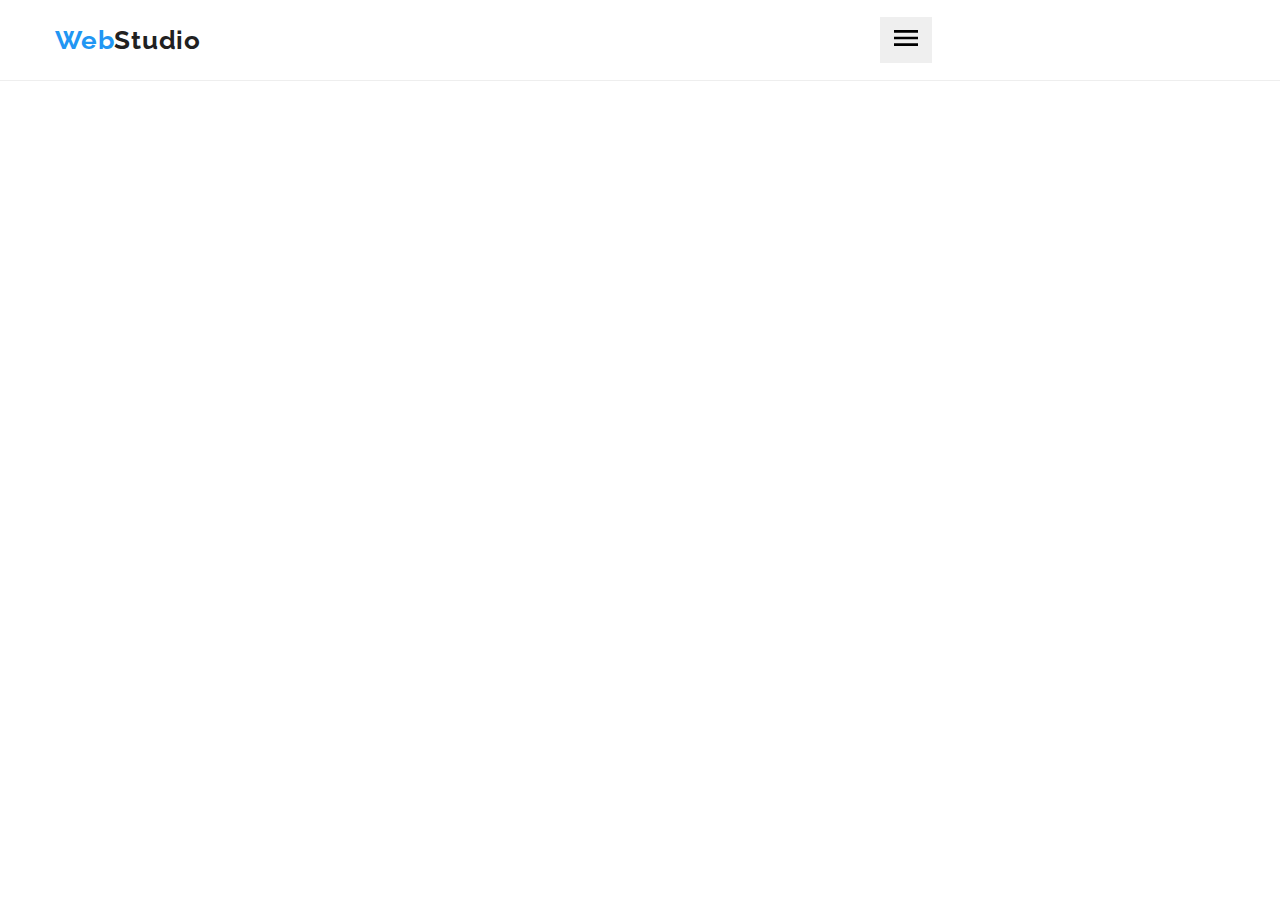
==== index.html @ 1021c044 "menu7" ====
<!DOCTYPE html>
<html lang="uk">
	<head>
		<meta charset="UTF-8" />
		<meta http-equiv="X-UA-Compatible" content="IE=edge" />
		<meta name="viewport" content="width=device-width, initial-scale=1.0" />
		<title>WebStudio</title>
		<link rel="preconnect" href="https://fonts.googleapis.com" />
		<link rel="preconnect" href="https://fonts.gstatic.com" crossorigin />
		<link
			href="https://fonts.googleapis.com/css2?family=Raleway:wght@700&family=Roboto:wght@400;500;700;900&display=swap"
			rel="stylesheet"
		/>
		<link
			rel="stylesheet"
			href="https://cdnjs.cloudflare.com/ajax/libs/modern-normalize/1.1.0/modern-normalize.min.css"
		/>
		<link rel="stylesheet" href="./css/styles.css" />
		<link rel="stylesheet" href="./css/main.min.css" />
	</head>
	<body>
		<header class="header">
			<div class="container header__container">
				<nav class="navigation header__navigation">
					<a class="logo logo__header" href="./index.html"> <span class="logo-h1">Web</span>Studio</a>
					<ul class="menu">
						<li class="menu__item">
							<a class="menu__link current" href="./index.html">Студія</a>
						</li>
						<li class="menu__item">
							<a class="menu__link" href="./portfolio.html">Портфоліо</a>
						</li>
						<li class="menu__item"><a class="menu__link" href="#footer">Контакти</a></li>
					</ul>
				</nav>
				<ul class="menu__contacts">
					<li class="menu__item__contacts">
						<a class="contacts__mail" href="mailto:info@devstudio.com">
							<svg class="contacts-icon" width="16" height="12">
								<use href="./img/icons.svg#icon-envelope"></use>
							</svg>
							info@devstudio.com
						</a>
					</li>
					<li class="menu__item__contacts">
						<a class="contacts__number" href="tel:+380961111111">
							<svg class="contacts-icon" width="10" height="16">
								<use href="./img/icons.svg#icon-smartphone">
								</use>
							</svg>
							+38 096 11 111 11
						</a>
					</li>
				</ul>
				<button class="menu-open" type="button" data-modal-open>
					<svg class="menu-icon-open" width="40" height="40">
						<use href="./img/icons.svg#icon-menu_open">
						</use>
					</svg>
				</button>
			</div>
			<div class="mob-menu" is-hidden data-modal>
				<div class="menu-top">
<button class="menu-close" type="button" data-modal-close>
	<svg class="menu-icon-close" width="40" height="40">
		<use href="./img/icons.svg#icon-close-menu">
		</use>
	</svg>
</button>
<ul class="menu-list">
	<li class="menu-list__item">
		<a class="menu-list__link name" href="./index.html" >Студія</a>
	</li>
	<li class="menu-list__item">
		<a class="menu-list__link" href="./portfolio.html">Портфоліо</a>
	</li>
	<li class="menu-list__item">
		<a class="menu-list__link" href="#footer">Контакти</a>
	</li>
</ul>
</div>
<div class="menu-bottom">
<ul class="mob-list-contacts">
<a class="mob-menu__tel" href="tel:+380961111111">
	
	+38 096 11 111 11
</a>
		<a class="mob-menu__email" href="mailto:info@devstudio.com">
			
			info@devstudio.com
		</a>
	</ul>
	<ul class="mob-soc">
		<li class="mob-soc__item">
		<a class="mob-soc__link" href="#" target="_blank" rel="noopener noreferrer">Instagram</a>
		</li>
		<li class="mob-soc__item">
		<a class="mob-soc__link" href="#" target="_blank" rel="noopener noreferrer">Twitter</a>
		</li>
		<li class="mob-soc__item">
		<a class="mob-soc__link" href="#" target="_blank" rel="noopener noreferrer">Facebook</a>
		</li>
		<li class="mob-soc__item">
		<a class="mob-soc__link" href="#" target="_blank" rel="noopener noreferrer">LinkedIn</a>
		</li>
			</ul>
</div>


			</div>
			
		</header>   
		<!-- <main>  -->
			<!-- <section class="hero">
				<div class="container hero__container">
					<h1 class="hero__title">Ефективні рішення для вашого бізнесу</h1>
					<button class="hero__button" type="button" data-modal-open> Замовити послугу </button>
				</div>
			</section>  -->
			<!-- <section class="benefits">
				<div class="container benefits__container">
					<h2 class="hidden">Наші переваги</h2>
					<ul class="benefits__list">
						<li class="benefits__content">
							<div class="svg-icon-style">
								<svg class="icon-team" width="70" height="70">
									<use href="./img/icons.svg#icon-antenna"></use>
								</svg>
							</div>
							<h3 class="benefits__name">УВАГА ДО ДЕТАЛЕЙ</h3>
							<p class="benefits__descr">
								Ідейні міркування, та навіть початок повсякденної роботи з формування позиції.
							</p>
						</li>
						<li class="benefits__content">
							<div class="svg-icon-style">
								<svg class="icon-team" width="70" height="70">
									<use href="./img/icons.svg#icon-clock"></use>
								</svg>
							</div>
							<h3 class="benefits__name">ПУНКТУАЛЬНІСТЬ</h3>
							<p class="benefits__descr"> Завдання організації, особливо рамки та місце навчання кадрів тягне у себе. </p>
						</li>
						<li class="benefits__content">
							<div class="svg-icon-style">
								<svg class="icon-team" width="70" height="70">
									<use href="./img/icons.svg#icon-laptop"></use>
								</svg>
							</div>
							<h3 class="benefits__name">ПЛАНУВАННЯ</h3>
							<p class="benefits__descr"> Так само консультація з широким активом значною мірою зумовлює. </p>
						</li>
						<li class="benefits__content">
							<div class="svg-icon-style">
								<svg class="icon-team" width="70" height="70">
									<use href="./img/icons.svg#icon-astronaut"></use>
								</svg>
							</div>
							<h3 class="benefits__name">СУЧАСНІ ТЕХНОЛОГІЇ</h3>
							<p class="benefits__descr"> Значимість цих проблем настільки очевидна, що реалізація планових завдань. </p>
						</li>
					</ul>
				</div>
			</section> -->
			<!-- <section class="our__works">
				<div class="container our__works__container">
					<h2 class="works__title">Чим ми займаємось</h2>
					<ul class="images__block">
						<li class="images__item">
							<img src="./img/1.jpg" alt="Чоловік працює над кодом сайту" width="370" />
							<p class="images__text">Десктопні додатки</p>
						</li>
						<li class="images__item">
							<img src="./img/2.jpg" alt="Жінка з телефоном та ноутбуком" width="370" />
							<p class="images__text">Мобільні додатки</p>
						</li>
						<li class="images__item">
							<img src="./img/3.jpg" alt="планшет в якому відкрито палітру кольорів" width="370" />
							<p class="images__text">Дизайнерські рішення</p>
						</li>
					</ul>
				</div>
			</section>  -->
			<!-- <section class="sec-four">
				<div class="container">
					<h2 class="works__title">Наша команда</h2>
					<ul class="cards">
						<li class="card">
							<picture>
								<source srcset="./img/Igor-desk-1x.jpg 1x, ./img/Igor-desk-2x.jpg 2x " 
								media="(min-width: 1200px)">
								<source srcset="./img/Igor-tab-1x.jpg 1x, ./img/Igor-tab-2x.jpg 2x " 
								media="(min-width: 768px)">
								<source srcset="./img/Igor-mob-1x.jpg 1x, ./img/Igor-mob-2x.jpg 2x " 
								media="(max-width: 767px)">
								<img 
							src="./img/Igor-mob-2x.jpg" 
							alt="фото дизайнера Ігора Дем'янко" 
							width="450" />
							</picture>
							
							<div class="our-team">
								<h3 class="card-name">Ігор Дем'янко</h3>
								<p class="job">Product Designer</p>
								<div>
									<ul class="social-icons-list">
										<li class="social-icons-item">
											<a class="social-icons-link" href="#">
												<svg class="social-media-icons" width="20" height="20">
													<use href="./img/icons.svg#icon-instagram"></use>
												</svg>
											</a>
										</li>
										<li class="social-icons-item">
											<a class="social-icons-link" href="#">
												<svg class="social-media-icons" width="20" height="20">
													<use href="./img/icons.svg#icon-twit"></use>
												</svg>
											</a>
										</li>
										<li class="social-icons-item">
											<a class="social-icons-link" href="#">
												<svg class="social-media-icons" width="20" height="20">
													<use href="./img/icons.svg#icon-facebook"></use>
												</svg>
											</a>
										</li>
										<li class="social-icons-item">
											<a class="social-icons-link" href="#">
												<svg class="social-media-icons" width="20" height="20">
													<use href="./img/icons.svg#icon-linkedin"></use>
												</svg>
											</a>
										</li>
									</ul>
								</div>
							</div>
						</li>
						<li class="card">
							<picture>
								<source srcset="./img/Olga-desk-1x.jpg 1x, ./img/Olga-desk-2x.jpg 2x " 
								media="(min-width: 1200px)">
								<source srcset="./img/Olga-tab-1x.jpg 1x, ./img/Olga-tab-2x.jpg 2x " 
								media="(min-width: 768px)">
								<source srcset="./img/Olga-mob-1x.jpg 1x, ./img/Olga-mob-2x.jpg 2x " 
								media="(max-width: 767px)">
								<img src="./img/Olga-mob-2x.jpg" 
								alt="фото фронтенд розробника Ольги Рєпіной" 
								width="450" />
							</picture>
			
							<div class="our-team">
								<h3 class="card-name">Ольга Рєпіна</h3>
								<p class="job">Frontend Developer</p>
								<div class="social-icons">
									<ul class="social-icons-list">
										<li class="social-icons-item">
											<a class="social-icons-link" href="#">
												<svg class="social-media-icons" width="20" height="20">
													<use href="./img/icons.svg#icon-instagram"></use>
												</svg>
											</a>
										</li>
										<li class="social-icons-item">
											<a class="social-icons-link" href="#">
												<svg class="social-media-icons" width="20" height="20">
													<use href="./img/icons.svg#icon-twit"></use>
												</svg>
											</a>
										</li>
										<li class="social-icons-item">
											<a class="social-icons-link" href="#">
												<svg class="social-media-icons" width="20" height="20">
													<use href="./img/icons.svg#icon-facebook"></use>
												</svg>
											</a>
										</li>
										<li class="social-icons-item">
											<a class="social-icons-link" href="#">
												<svg class="social-media-icons" width="20" height="20">
													<use href="./img/icons.svg#icon-linkedin"></use>
												</svg>
											</a>
										</li>
									</ul>
								</div>
							</div>
						</li>
						<li class="card">
							<picture>
								<source srcset="./img/Mukola-desk-1x.jpg 1x, ./img/Mukola-desk-2x.jpg 2x " 
								media="(min-width: 1200px)">
								<source srcset="./img/Mukola-tab-1x.jpg 1x, ./img/Mukola-tab-2x.jpg 2x " 
								media="(min-width: 768px)">
								<source srcset="./img/Mukola-mob-1x.jpg 1x, ./img/Mukola-mob-2x.jpg 2x " 
								media="(max-width: 767px)">
								<img src="./img/Mukola-mob-2x.jpg" 
								alt="фото Миколи Тарасова відділ маркетингу" 
								width="450" />
							</picture>
							<div class="our-team">
								<h3 class="card-name">Микола Тарасов</h3>
								<p class="job">Marketing</p>
								<div class="social-icons">
									<ul class="social-icons-list">
										<li class="social-icons-item">
											<a class="social-icons-link" href="#">
												<svg class="social-media-icons" width="20" height="20">
													<use href="./img/icons.svg#icon-instagram"></use>
												</svg>
											</a>
										</li>
										<li class="social-icons-item">
											<a class="social-icons-link" href="#">
												<svg class="social-media-icons" width="20" height="20">
													<use href="./img/icons.svg#icon-twit"></use>
												</svg>
											</a>
										</li>
										<li class="social-icons-item">
											<a class="social-icons-link" href="#">
												<svg class="social-media-icons" width="20" height="20">
													<use href="./img/icons.svg#icon-facebook"></use>
												</svg>
											</a>
										</li>
										<li class="social-icons-item">
											<a class="social-icons-link" href="#">
												<svg class="social-media-icons" width="20" height="20">
													<use href="./img/icons.svg#icon-linkedin"></use>
												</svg>
											</a>
										</li>
									</ul>
								</div>
							</div>
						</li>
						<li class="card">
							<picture>
								<source srcset="./img/Misha-desk-1x.jpg 1x, ./img/Misha-desk-2x.jpg 2x " 
								media="(min-width: 1200px)">
								<source srcset="./img/Misha-tab-1x.jpg 1x, ./img/Misha-tab-2x.jpg 2x " 
								media="(min-width: 768px)">
								<source srcset="./img/Misha-mob-1x.jpg 1x, ./img/Misha-mob-2x.jpg 2x " 
								media="(max-width: 767px)">
								<img src="./img/Misha-mob-2x.jpg" 
								alt="фото криативного фахівця Михайла Єрмакова" 
								width="450" />
							</picture>
							<div class="our-team">
								<h3 class="card-name">Михайло Єрмаков</h3>
								<p class="job">UI Designer</p>
								<div class="social-icons">
									<ul class="social-icons-list">
										<li class="social-icons-item">
											<a class="social-icons-link" href="#">
												<svg class="social-media-icons" width="20" height="20">
													<use href="./img/icons.svg#icon-instagram"></use>
												</svg>
											</a>
										</li>
										<li class="social-icons-item">
											<a class="social-icons-link" href="#">
												<svg class="social-media-icons" width="20" height="20">
													<use href="./img/icons.svg#icon-twit"></use>
												</svg>
											</a>
										</li>
										<li class="social-icons-item">
											<a class="social-icons-link" href="#">
												<svg class="social-media-icons" width="20" height="20">
													<use href="./img/icons.svg#icon-facebook"></use>
												</svg>
											</a>
										</li>
										<li class="social-icons-item">
											<a class="social-icons-link" href="#">
												<svg class="social-media-icons" width="20" height="20">
													<use href="./img/icons.svg#icon-linkedin"></use>
												</svg>
											</a>
										</li>
									</ul>
								</div>
							</div>
						</li>
					</ul>
				</div>
			</section>   -->
			 <!-- <section class="clients">
				<div class="container">
					<h2 class="clients-header">Постійні клієнти</h2>
					<ul class="clients-icons">
						<li class="clients-icons-list">
							<a class="clients-icons-link" href="#">
								<svg class="clients-icons" width="106" height="60">
									<use href="./img/icons.svg#icon-logo1"></use>
								</svg>
							</a>
						</li>
						<li class="clients-icons-list">
							<a class="clients-icons-link" href="#">
								<svg class="clients-icons" width="106" height="60">
									<use href="./img/icons.svg#icon-logo2"></use>
									</svg>
								</a>
						</li>
						<li class="clients-icons-list">
							<a class="clients-icons-link" href="#">
								<svg class="clients-icons" width="106" height="60">
									<use href="./img/icons.svg#icon-logo3"></use>
									</svg>
								</a>
						</li>
						<li class="clients-icons-list">
							<a class="clients-icons-link" href="#">
								<svg class="clients-icons" width="106" height="60">
									<use href="./img/icons.svg#icon-logo4"></use>
									</svg>
								</a>
						</li>
						<li class="clients-icons-list">
							<a class="clients-icons-link" href="#">
								<svg class="clients-icons" width="106" height="60">
									<use href="./img/icons.svg#icon-logo5"></use>
									</svg>
								</a>
						</li>
						<li class="clients-icons-list">
							<a class="clients-icons-link" href="#">
								<svg class="clients-icons" width="106" height="60">
									<use href="./img/icons.svg#icon-logo6"></use>
									</svg>
								</a>
						</li>
					</ul>
				</div>
			</section>
		</main> -->
		<!-- <footer class="footer">
			<div class="container container-wrap">
				<div class="join-us-wrap">
					<a href="./index.html" class="text-logo-footer"> <span class="logo-h1">Web</span>Studio</a>

					<address>
						<ul class="footer-content">
							<li class="footer-elem-item">
								<a
									class="footer-link-address"
									href="https://goo.gl/maps/CPtrU1FHBa2aNyZL9"
									target="_blank"
									rel="noopener noreferrer nofollow"
									>м. Київ, пр-т Лесі Украінки, 26
									</a>
							</li>
							<li class="footer-elem-item">
								<a class="footer-links" href="mailto:info@devstudio.com">info@devstudio.com</a>
							</li>
							<li class="footer-elem-item">
								<a class="footer-links" href="tel:+380961111111">+38 096 11 111 11</a>
							</li>
						</ul>
					</address>
				</div>
				<div class="social-footer-wrap">
					<p class="join-us-header">Приєднуйтесь</p>
					<ul class="social-icons-list">
						<li class="footer-icons">
							<a class="social-icons-link" href="#">
								<svg class="social-media-icons" width="20" height="20">
									<use href="./img/icons.svg#icon-instagram"></use>
								</svg>
							</a>
						</li>
						<li class="footer-icons">
							<a class="social-icons-link" href="#">
								<svg class="social-media-icons" width="20" height="20">
									<use href="./img/icons.svg#icon-twit"></use>
								</svg>
							</a>
						</li>
						<li class="footer-icons">
							<a class="social-icons-link" href="#">
								<svg class="social-media-icons" width="20" height="20">
									<use href="./img/icons.svg#icon-facebook"></use>
								</svg>
							</a>
						</li>
						<li class="footer-icons">
							<a class="social-icons-link" href="#">
								<svg class="social-media-icons" width="20" height="20">
									<use href="./img/icons.svg#icon-linkedin"></use>
								</svg>
							</a>
						</li>
					</ul> 
				</div>
				<div class="modal-footer">
					<p class="sign-title">Підпишіться на розсилку</p>
					<form class="footer-form">
						<input class="input-footer" type="email" name="input-email" id="email" placeholder="E-mail" />
						<button class="input-button-footer" type="submit">
							Підписатися
							<svg class="modal-icon-footer" width="24" height="24">
								<use href="./img/icons.svg#icon-icon-send-1"></use>
							</svg>
						</button>
					</form>
				</div>
			</div>
		</footer> -->
		<!-- <div class="backdrop is-hidden" data-modal>
			<div class="modal">
				<button type="button" class="modal-close" data-modal-close>
					<svg class="modal-close-icon" width="11" height="11">
						<use href="./img/icons.svg#icon-Vector-1"></use>
					</svg>
				</button>
				<p class="modal-title"> Залиште свої дані, ми вам передзвонимо</p>
				<form class="modal-form">
					<div class="modal-field">
						<label for="user-name" class="input-label">Ім'я</label>

						<input type="text" name="user-name" class="modal-input" id="user-name" required />
						<svg class="modal-icon" width="18" height="18">
							<use href="./img/icons.svg#icon-name"></use>
						</svg>
					</div>
					<div class="modal-field">
						<label for="user-tel" class="input-label">Телефон</label>

						<input type="tel" name="user-tel" class="modal-input" required />
						<svg class="modal-icon" width="18" height="18">
							<use href="./img/icons.svg#icon-phone1"></use>
						</svg>
					</div>
					<div class="modal-field">
						<label for="user-name" class="input-label">Пошта</label>

						<input type="email" name="user-email" class="modal-input" required />
						<svg class="modal-icon" width="18" height="18">
							<use href="./img/icons.svg#icon-email"></use>
						</svg>
					</div>
					<div class="modal-field">
						<label for="user-text" class="input-label">Коментар</label>

						<textarea name="user-text" id="user-text" class="modal-comment" placeholder="Введіть текст"></textarea>

						<div class="modal-field">
							<input class="modal-check hidden" type="checkbox" name="policy" id="policy" />
							<label for="policy" class="check-text">
								<span class="check-modal-icon">
									<svg class="check-icon" width="16" height="15">
										<use href="./img/icons.svg#icon-check"></use>
									</svg>
								</span>
								Погоджуюся з розсилкою та приймаю <a class="input-policy">Умови договору</a>
							</label>
						</div>
						<button class="input-button" type="submit">Відправити</button>
					</div>
				</form>
			</div>
		</div>

		<script src="./js/modal.js"></script>  -->
		<script src="./js/menu.js"></script>
	 </body>
</html>
---- css/styles.css ----
/* :root {
	--main-text-color: #212121;
	--secondary-text-color: #757575;
	--main-white-color: #fff;
	--highlight-color: #2196f3;
	--secondary-white-color: #f5f4f5;
	--fill-color: #2f303a;
	--button-active-color: #188ce8;
	--card-border-color: #eee;
	--background-color: #f5f4fa;
	--icon-color: #afb1b8;
} */
/* h1,
h2,
h3,
h4,
h5,
h6,
p {
	margin: 0;
}
ul {
	list-style: none;
	margin: 0;
	padding: 0;
}
img {
	display: block;
} */

/* .container {
	width: 1200px;
	padding-left: 15px;
	padding-right: 15px;
	margin: 0 auto;
} */

/* body {
	font-family: "Roboto", sans-serif;
	color: var(--main-text-color);
	font-size: 14px;
	letter-spacing: 0.03em;
} */
/* a {
	text-decoration: none;
	color: var(--main-text-color);
} */
/* .header {
	border-bottom: 1px solid var(--card-border-color);
}

.header-container {
	height: 80px;
	display: flex;
	align-items: center;
}
.nav-flex {
	display: flex;
	margin-right: auto;
	align-items: center;
}
.logo-header {
	margin-right: 93px;

	font-family: "Raleway", sans-serif;
	font-size: 26px;
	line-height: 1.19;
	font-weight: 700;
	letter-spacing: 0.03em;
}
.logo-h1 {
	color: var(--highlight-color);
}

.nav-ul-flex {
	display: flex;
	gap: 50px;
	padding-top: 32px;
}

.nav-ul-flex .link-header:hover,
.nav-ul-flex .link-header:focus {
	color: var(--highlight-color);
}
.nav-ul-flex .link-header.current {
	color: var(--highlight-color);
}
.current:after {
	display: block;
	content: "";
	width: 108%;
	height: 4px;
	border-radius: 2px;
	background-color: var(--highlight-color);
	margin-top: 28px;
	transform: translateX(-4%);
}

.link-header {
	text-decoration: none;
	font-size: 14px;
	font-weight: 500;
	line-height: 1.15;
	letter-spacing: 0.02em;
	color: var(--main-text-color);
	transition: color 250ms cubic-bezier(0.4, 0, 0.2, 1);
}

.ul-mail-flex {
	display: flex;
	gap: 30px;
	align-items: center;
}

.contacts-icon {
	margin-right: 10px;
}
.link-header-number:hover .contacts-icon {
	fill: var(--highlight-color);
}
.link-header-mail:hover .contacts-icon {
	fill: var(--highlight-color);
}

.link-header-mail {
	display: flex;
	align-items: center;
	list-style: none;
	color: var(--secondary-text-color);
	transition: color 250ms cubic-bezier(0.4, 0, 0.2, 1);
}

.link-header-mail:hover,
.link-header-mail:focus {
	color: var(--highlight-color);
}
.link-header-number {
	display: flex;
	align-items: center;
	list-style: none;
	color: var(--secondary-text-color);
	transition: color 250ms cubic-bezier(0.4, 0, 0.2, 1);
}
.link-header-number:hover,
.link-header-number:focus {
	color: var(--highlight-color);
} */

/* .hero {
	background-image: linear-gradient(rgba(47, 48, 58, 0.4), rgba(47, 48, 58, 0.4)), url(../img/hero.jpg);
	background-repeat: no-repeat;
	background-position: center;
	padding-top: 200px;
	padding-bottom: 200px;
}

section {
	display: block;
}

.main-h1-title {
	color: var(--main-white-color);
	font-size: 44px;
	line-height: 1.36;
	font-weight: 900;
	text-transform: uppercase;
	letter-spacing: 0.06em;
	text-align: center;
	width: 696px;
	margin: 0 auto;
	margin-bottom: 30px;
}
button {
	border: none;
	outline: none;
	margin: 0 auto;
	display: block;
}
.button {
	width: 216px;
	height: 50px;
	background-color: var(--highlight-color);
	font-size: 16px;
	font-weight: 700;
	line-height: 1.875;
	letter-spacing: 0.06em;
	color: var(--main-white-color);
	border-radius: 4px;
	cursor: pointer;
	font-family: inherit;
	transition: background-color 250ms cubic-bezier(0.4, 0, 0.2, 1), color 250ms cubic-bezier(0.4, 0, 0.2, 1);
}

.button:hover {
	background-color: var(--button-active-color);
	color: var(--main-white-color);
}
.button:focus {
	background-color: var(--button-active-color);
	color: var(--main-white-color);
}
.button:active {
	background-color: var(--button-active-color);
	color: var(--main-white-color);
} */
/* .hidden {
	color: rgba(0, 0, 0, 0);
	position: absolute;
	width: 1px;
	height: 1px;
	margin: -1px;
	border: 0;
	padding: 0;
	white-space: nowrap;
	clip-path: inset(100%);
	clip: rect(0 0 0 0);
	overflow: hidden;
} */

/* .sec-two {
	padding-top: 94px;
	padding-bottom: 94px;
}
.our-skills {
	display: flex;
	justify-content: space-between;
}
.skill-cont {
	line-height: 1.71;
	letter-spacing: 0.03em;
	width: 270px;
	color: var(--secondary-text-color);
}
.svg-icon-style {
	display: flex;
	align-items: center;
	justify-content: center;
	background-color: var(--background-color);
	width: 270px;
	height: 120px;
	margin-bottom: 30px;
}

.skill-name {
	font-weight: 700;
	font-size: 14px;
	line-height: 1.14;
	letter-spacing: 0.03em;
	text-transform: uppercase;
	color: var(--main-text-color);
	margin-bottom: 10px;
}

.skill-descr {
	font-size: 14px;
	line-height: 1.7;
	letter-spacing: 0.03em;
	color: var(--secondary-text-color);
} */

/* .sec-three {
	text-align: center;
	width: 100%;

	padding-bottom: 94px;
}
.sec-head {
	font-weight: 700;
	font-size: 36px;
	line-height: 1, 1666;
	text-align: center;
	letter-spacing: 0.03em;
	color: var(--main-text-color);
	margin-bottom: 50px;
}

.images-block {
	display: flex;
	justify-content: center;
	gap: 30px;
}

.images {
	list-style: none;
	position: relative;
}

.label-text {
	position: absolute;
	display: flex;
	text-align: center;
	justify-content: center;
	align-items: center;
	right: 0;
	bottom: 0;
	width: 100%;
	height: 70px;
	font-weight: 700;
	font-size: 14px;
	line-height: 1.14;
	letter-spacing: 0.03em;
	text-transform: uppercase;
	background-color: rgba(47, 48, 58, 0.8);
	color: var(--main-white-color);
} */
/* .sec-four {
	background-color: var(--secondary-white-color);
	padding-top: 94px;
	padding-bottom: 94px;
}
.cards {
	display: flex;
	gap: 30px;
}
.card {
	background-color: var(--main-white-color);
	box-shadow: 0px 1px 3px rgb(0 0 0 / 12%), 0px 1px 1px rgb(0 0 0 / 14%), 0px 2px 1px rgb(0 0 0 / 20%);
	border-radius: 0px 0px 4px 4px;
	list-style: none;
}

.our-team {
	padding: 30px 0;
}
.card-name {
	font-weight: 500;
	font-size: 16px;
	line-height: 1.19;
	text-align: center;
	letter-spacing: 0.03em;
	color: var(--main-text-color);
	margin-bottom: 10px;
}

.job {
	color: var(--secondary-text-color);
	font-size: 16px;
	font-weight: 400;
	letter-spacing: 0.03em;
	text-align: center;
}

.social-icons-list {
	display: flex;
	justify-content: center;
	margin-top: 16px;
	gap: 10px;
}
.social-icons-item {
	width: 44px;
	height: 44px;
}
.social-media-icons {
	fill: var(--icon-color);
	transition: fill 250ms, background-color 250ms cubic-bezier(0.4, 0, 0.2, 1);
}

.social-icons-link:hover,
.social-icons-link:focus {
	background-color: var(--highlight-color);
}
.social-icons-link:hover .social-media-icons,
.social-icons-link:focus .social-media-icons {
	fill: #fff;
}
.social-icons-link {
	display: flex;
	align-items: center;
	justify-content: center;
	width: 100%;
	height: 100%;
	border-radius: 100%;
	background: rgba(255, 255, 255, 0.1);
	transition: background-color 250ms cubic-bezier(0.4, 0, 0.2, 1), color 250ms cubic-bezier(0.4, 0, 0.2, 1);
} */

/* .clients {
	padding-top: 94px;
	padding-bottom: 94px;
}
.clients-header {
	font-weight: 700;
	font-size: 36px;
	line-height: 1.17;
	text-align: center;
	letter-spacing: 0.03em;
	color: var(--main-text-color);
	margin-bottom: 50px;
}
.clients-icons {
	display: flex;
	justify-content: center;
	gap: 30px;
}
.clients-icons {
	fill: var(--icon-color);
}
.clients-icons-link:hover .clients-icons,
.clients-icons-link:focus .clients-icons {
	fill: var(--highlight-color);
}
.clients-icons-list {
	width: 170px;
	height: 92px;
}
.clients-icons-link {
	display: flex;
	align-items: center;
	justify-content: center;
	width: 100%;
	height: 100%;
	border: 1px solid var(--icon-color);
	border-radius: 4px;
	transition: fill 250ms cubic-bezier(0.4, 0, 0.2, 1), background-color 250ms cubic-bezier(0.4, 0, 0.2, 1);
}

.clients-icons-link:hover,
.clients-icons-link:focus {
	border: 1px solid var(--highlight-color);
} */

/* .sec-one-portfolio {
	padding-top: 94px;
	padding-bottom: 94px;
}

.button-list {
	display: flex;
	flex-direction: row;
	list-style: none;
	font-family: inherit;
	justify-content: center;
	margin-bottom: 34px;
}

.button-portfolio {
	width: auto;
	height: 38px;
	background-color: var(--secondary-white-color);
	color: var(--main-text-color);
	border-radius: 4px;
	padding: 6px 22px;
	font-size: 16px;
	line-height: 1.63;
	letter-spacing: 0.03em;
	font-weight: 600;
	text-align: center;
	cursor: pointer;
	font-family: inherit;
	margin-right: 8px;
	transition: color 250ms cubic-bezier(0.4, 0, 0.2, 1), box-shadow 250ms cubic-bezier(0.4, 0, 0.2, 1),
		background-color 250ms cubic-bezier(0.4, 0, 0.2, 1);
}
.button-portfolio:hover,
.button-portfolio:focus {
	background-color: var(--highlight-color);
	color: var(--main-white-color);
	box-shadow: 0px 3px 1px rgba(0, 0, 0, 0.1), 0px 1px 2px rgba(0, 0, 0, 0.08), 0px 2px 2px rgba(0, 0, 0, 0.12);
}
.button-portfolio:active {
	background-color: var(--button-active-color);
	color: var(--main-white-color);
}
.portfolio-cards {
	display: flex;
	flex-wrap: wrap;
	gap: 30px;
}

.portfolio-card {
	background-color: var(--main-white-color);
	flex-basis: calc((100% - 60px) / 3);
}

.portfolio-card:hover {
	box-shadow: 0px 1px 1px rgba(0, 0, 0, 0.12), 0px 4px 4px rgba(0, 0, 0, 0.06), 1px 4px 6px rgba(0, 0, 0, 0.16);
}
.portfolio-wrapper-card {
	position: relative;
	overflow: hidden;
}

.portfolio-card:hover .portfolio-card-text {
	transform: translateY(0);
}
.portfolio-cards-link:focus .portfolio-card-text {
	transform: translateY(0);
}
.portfolio-cards-link {
	display: block;
}

.portfolio-name-type {
	padding: 20px 24px;
	border: 1px solid var(--card-border-color);
	border-top: none;
}
.portfolio-card-text {
	position: absolute;
	top: 0;
	background-color: rgba(33, 150, 243, 0.9);
	color: var(--main-white-color);
	font-size: 18px;
	line-height: 1.5;
	letter-spacing: 0.03em;
	padding: 63px 40px;
	transform: translateY(100%);
	transition: transform 250ms cubic-bezier(0.4, 0, 0.2, 1);
}
.portfolio-name {
	margin-bottom: 4px;
	font-weight: 700;
	font-size: 18px;
	line-height: 2;
	letter-spacing: 0.06em;
	color: var(--main-text-color);
}
.portfolio-type {
	color: var(--secondary-text-color);
	font-size: 16px;
	letter-spacing: 0.03em;
	line-height: 2;
} */

/* .footer {
	padding: 60px 0;
	background-color: var(--fill-color);
}

.footer-content {
	gap: 9px;
	display: flex;
	flex-direction: column;
}
.text-logo-footer {
	font-family: "Raleway", sans-serif;
	font-size: 26px;
	line-height: 1.19;
	font-weight: 700;
	letter-spacing: 0.03em;
	color: var(--main-white-color);
	margin-bottom: 20px;
	display: inline-block;
}

.footer-icons {
	width: 44px;
	height: 44px;
}
.footer-elem-item {
	list-style: none;
	font-style: normal;
}

.footer-link-address {
	color: var(--main-white-color);
	letter-spacing: 0.03em;
	font-size: 14px;
	line-height: 1.7;
	transition: color 250ms cubic-bezier(0.4, 0, 0.2, 1);
}
.footer-link-address:hover,
.footer-link-address:focus {
	color: var(--highlight-color);
}

.footer-links {
	font-family: "Roboto", sans-serif;
	color: var(--secondary-text-color);
	font-size: 14px;
	line-height: 1.7;
	letter-spacing: 0.03em;
	transition: color 250ms cubic-bezier(0.4, 0, 0.2, 1);
}
.footer-links:hover,
.footer-links:focus {
	color: var(--highlight-color);
}
.social-footer-wrap .social-media-icons {
	fill: #fff;
}
.join-us-header {
	font-weight: 700;
	font-size: 14px;
	line-height: 1.14;
	letter-spacing: 0.03em;
	text-transform: uppercase;
	color: var(--main-white-color);
}

.container-wrap {
	display: flex;
	gap: 93px;
	align-items: baseline;
}

.backdrop {
	position: fixed;
	top: 0;
	width: 100%;
	height: 100%;
	background-color: rgba(0, 0, 0, 0.2);
}


.footer-form {
	display: flex;
	gap: 12px;
}
.sign-title {
	font-weight: 700;
	font-size: 14px;
	line-height: 1.14;
	letter-spacing: 0.03em;
	text-transform: uppercase;
	color: var(--main-white-color);
	margin-bottom: 20px;
}
.input-footer::placeholder {
	font-size: 16px;
	line-height: 1.25;
	letter-spacing: 0.03em;
	color: rgba(255, 255, 255, 0.6);
	
}
.input-footer {
	width: 358px;
	height: 50px;
	border: 1px solid rgba(255, 255, 255, 0.3);
	filter: drop-shadow(0px 4px 4px rgba(0, 0, 0, 0.15));
	border-radius: 4px;
	background-color: var(--fill-color);
	color: var(--main-white-color);
	padding-left: 15px;
}

.input-footer:focus{
outline-color: var(--highlight-color);
}
.input-footer:hover{
	border-color: var(--highlight-color);
}
.input-button-footer {
	width: 200px;
	height: 50px;
	box-shadow: 0px 4px 4px rgba(0, 0, 0, 0.15);
	border-radius: 4px;
	background-color: var(--highlight-color);
	font-weight: 700;
	font-size: 16px;
	line-height: 1.8;
	display: flex;
	align-items: center;
	letter-spacing: 0.06em;
	color: var(--main-white-color);
	justify-content: center;
	gap: 10px;
	cursor: pointer;
}

.input-button-footer:hover,
.input-button-footer:focus {
	background-color: var(--button-active-color);
	color: var(--main-white-color);
	transition: color 250ms cubic-bezier(0.4, 0, 0.2, 1), background-color 250ms cubic-bezier(0.4, 0, 0.2, 1);
}
.modal-icon-footer {
	fill: var(--main-white-color);
} */

/* .modal {
	width: 528px;
	min-height: 580px;
	background-color: var(--main-white-color);
	box-shadow: 0px 1px 3px rgba(0, 0, 0, 0.12), 0px 1px 1px rgba(0, 0, 0, 0.14), 0px 2px 1px rgba(0, 0, 0, 0.2);
	border-radius: 4px;
	transform: translate(-50%, -50%);
	position: absolute;
	top: 50%;
	left: 50%;
	padding: 40px;
}
.modal-close {
	position: absolute;
	right: 10px;
	top: 10px;
	width: 30px;
	height: 30px;
	border: 1px solid rgba(0, 0, 0, 0.1);
	border-radius: 50%;
	display: flex;
	align-items: center;
	justify-content: center;
	background-color: transparent;
	cursor: pointer;
	transition: color 250ms cubic-bezier(0.4, 0, 0.2, 1), background-color 250ms cubic-bezier(0.4, 0, 0.2, 1);
}
.modal-close:hover .modal-close-icon,
.modal-close:focus .modal-close-icon {
	fill: var(--button-active-color);
}

.is-hidden {
	opacity: 0;
	visibility: hidden;
	pointer-events: none;
}

.modal-title {
	font-weight: 700;
	font-size: 20px;
	line-height: 1.15;
	text-align: center;
	letter-spacing: 0.03em;
	margin-bottom: 12px;
	color: var(--main-text-color);
}

.modal-field {
	position: relative;
	margin-bottom: 10px;
}
.modal-icon {
	position: absolute;
	left: 12px;
	top: 30px;
}
.input-label {
	color: var(--secondary-text-color);
	font-weight: 400;
}

.check-text {
	font-size: 14px;
	line-height: 1.7;
	letter-spacing: 0.03em;
	color: var(--secondary-text-color);
	display: flex;
	align-items: center;
}
.check-text span {
	width: 16px;
	height: 15px;
	background: var(--main-white-color);
	border: 0.2px solid var(--main-text-color);
	border-radius: 2px;
	margin-right: 7px;
	display: flex;
	align-items: center;
	justify-content: center;
	fill: transparent;
}


.modal-check:checked + .check-text span {
	background-color: var(--highlight-color);
	border: none;
	fill: var(--main-white-color);
	
}
.modal-check:focus + .check-text span {
	border-color: var(--highlight-color);
}

.check-modal-icon {
	margin-left: 20px;
}
.input-policy {
	color: var(--highlight-color);
	letter-spacing: 0.03em;
	font-size: 14px;
	line-height: 1.7;
	text-decoration: underline;
	margin-left: 5px;
}

.modal-input {
	width: 100%;
	height: 40px;
	margin-top: 4px;
	border-radius: 5px;
	border: 1px solid rgba(33, 33, 33, 0.2);
	border-radius: 4px;
	padding-left: 42px;
	color: var(--main-text-color);
	outline: transparent;
}
.modal-input:focus {
	border-color: var(--highlight-color);
}

.modal-input:focus + .modal-icon {
	fill: var(--highlight-color);

}

.modal-comment {
	width: 100%;
	height: 120px;
	border: 1px solid rgba(33, 33, 33, 0.2);
	border-radius: 4px;
	resize: none;
	padding: 16px 12px;
	margin-top: 4px;
	margin-bottom: 20px;
	
}

.modal-comment:hover,
.modal-comment:focus{
outline-color: var(--highlight-color);
}
.modal-comment::placeholder {
	font-size: 12px;
	color: #303030;
	font-size: 12px;
	line-height: 1.16;
	letter-spacing: 0.01em;
	color: rgba(117, 117, 117, 0.5);
}

.comment {
	width: 100%;
	height: 120px;
	margin-top: 28px;
}
.input-button {
	width: 200px;
	height: 50px;
	font-weight: 700;
	font-size: 16px;
	line-height: 1.8;
	box-shadow: 0px 4px 4px rgba(0, 0, 0, 0.15);
	border-radius: 4px;
	letter-spacing: 0.06em;
	color: var(--main-white-color);
	background-color: var(--highlight-color);
	cursor: pointer;
	margin-top: 30px;
}
.input-button:hover,
.input-button:focus {
	background-color: var(--button-active-color);
	color: var(--main-white-color);
	transition: color 250ms cubic-bezier(0.4, 0, 0.2, 1), background-color 250ms cubic-bezier(0.4, 0, 0.2, 1),
		box-shadow 250ms cubic-bezier(0.4, 0, 0.2, 1);
} */
---- css/main.min.css ----
:root{--main-text-color: #212121;--secondary-text-color: #757575;--main-white-color: #fff;--highlight-color: #2196f3;--secondary-white-color: #f5f4f5;--fill-color: #2f303a;--button-active-color: #188ce8;--card-border-color: #eee;--background-color: #f5f4fa;--icon-color: #afb1b8}h1,h2,h3,h4,h5,h6,p{margin:0}ul{list-style:none;margin:0;padding:0}img{display:block;width:100%}a{text-decoration:none;color:var(--main-text-color)}button{border:none;outline:none;margin:0 auto;display:block}.hidden{color:rgba(0,0,0,0);position:absolute;width:1px;height:1px;margin:-1px;border:0;padding:0;white-space:nowrap;-webkit-clip-path:inset(100%);clip-path:inset(100%);clip:rect(0 0 0 0);overflow:hidden}body{font-family:"Roboto",sans-serif;color:var(--main-text-color);font-size:14px;letter-spacing:.03em}.container{width:100%;padding-left:15px;padding-right:15px;margin:0 auto}@media screen and (min-width: 480px){.container{max-width:480px}}@media screen and (min-width: 768px){.container{max-width:768px}}@media screen and (min-width: 1200px){.container{max-width:1200px}}.modal{width:528px;min-height:580px;background-color:var(--main-white-color);-webkit-box-shadow:0px 1px 3px rgba(0,0,0,.12),0px 1px 1px rgba(0,0,0,.14),0px 2px 1px rgba(0,0,0,.2);box-shadow:0px 1px 3px rgba(0,0,0,.12),0px 1px 1px rgba(0,0,0,.14),0px 2px 1px rgba(0,0,0,.2);border-radius:4px;-webkit-transform:translate(-50%, -50%);transform:translate(-50%, -50%);position:absolute;top:50%;left:50%;padding:40px}.modal-close{position:absolute;right:10px;top:10px;width:30px;height:30px;border:1px solid rgba(0,0,0,.1);border-radius:50%;display:-webkit-box;display:-ms-flexbox;display:flex;-webkit-box-align:center;-ms-flex-align:center;align-items:center;-webkit-box-pack:center;-ms-flex-pack:center;justify-content:center;background-color:rgba(0,0,0,0);cursor:pointer;-webkit-transition:color 250ms cubic-bezier(0.4, 0, 0.2, 1),background-color 250ms cubic-bezier(0.4, 0, 0.2, 1);transition:color 250ms cubic-bezier(0.4, 0, 0.2, 1),background-color 250ms cubic-bezier(0.4, 0, 0.2, 1)}.modal-close:hover .modal-close-icon,.modal-close:focus .modal-close-icon{fill:var(--button-active-color)}.is-hidden{opacity:0;visibility:hidden;pointer-events:none}.modal-title{font-weight:700;font-size:20px;line-height:1.15;text-align:center;letter-spacing:.03em;margin-bottom:12px;color:var(--main-text-color)}.modal-field{position:relative;margin-bottom:10px}.modal-icon{position:absolute;left:12px;top:30px}.input-label{color:var(--secondary-text-color);font-weight:400}.check-text{font-size:14px;line-height:1.7;letter-spacing:.03em;color:var(--secondary-text-color);display:-webkit-box;display:-ms-flexbox;display:flex;-webkit-box-align:center;-ms-flex-align:center;align-items:center}.check-text span{width:16px;height:15px;background:var(--main-white-color);border:.2px solid var(--main-text-color);border-radius:2px;margin-right:7px;display:-webkit-box;display:-ms-flexbox;display:flex;-webkit-box-align:center;-ms-flex-align:center;align-items:center;-webkit-box-pack:center;-ms-flex-pack:center;justify-content:center;fill:rgba(0,0,0,0)}.modal-check:checked+.check-text span{background-color:var(--highlight-color);border:none;fill:var(--main-white-color)}.modal-check:focus+.check-text span{border-color:var(--highlight-color)}.check-modal-icon{margin-left:20px}.input-policy{color:var(--highlight-color);letter-spacing:.03em;font-size:14px;line-height:1.7;text-decoration:underline;margin-left:5px}.modal-input{width:100%;height:40px;margin-top:4px;border-radius:5px;border:1px solid rgba(33,33,33,.2);border-radius:4px;padding-left:42px;color:var(--main-text-color);outline:rgba(0,0,0,0)}.modal-input:focus{border-color:var(--highlight-color)}.modal-input:focus+.modal-icon{fill:var(--highlight-color)}.modal-comment{width:100%;height:120px;border:1px solid rgba(33,33,33,.2);border-radius:4px;resize:none;padding:16px 12px;margin-top:4px;margin-bottom:20px}.modal-comment:hover,.modal-comment:focus{outline-color:var(--highlight-color)}.modal-comment::-webkit-input-placeholder{font-size:12px;color:#303030;font-size:12px;line-height:1.16;letter-spacing:.01em;color:rgba(117,117,117,.5)}.modal-comment::-moz-placeholder{font-size:12px;color:#303030;font-size:12px;line-height:1.16;letter-spacing:.01em;color:rgba(117,117,117,.5)}.modal-comment:-ms-input-placeholder{font-size:12px;color:#303030;font-size:12px;line-height:1.16;letter-spacing:.01em;color:rgba(117,117,117,.5)}.modal-comment::-ms-input-placeholder{font-size:12px;color:#303030;font-size:12px;line-height:1.16;letter-spacing:.01em;color:rgba(117,117,117,.5)}.modal-comment::placeholder{font-size:12px;color:#303030;font-size:12px;line-height:1.16;letter-spacing:.01em;color:rgba(117,117,117,.5)}.comment{width:100%;height:120px;margin-top:28px}.input-button{width:200px;height:50px;font-weight:700;font-size:16px;line-height:1.8;-webkit-box-shadow:0px 4px 4px rgba(0,0,0,.15);box-shadow:0px 4px 4px rgba(0,0,0,.15);border-radius:4px;letter-spacing:.06em;color:var(--main-white-color);background-color:var(--highlight-color);cursor:pointer;margin-top:30px}.input-button:hover,.input-button:focus{background-color:var(--button-active-color);color:var(--main-white-color);-webkit-transition:color 250ms cubic-bezier(0.4, 0, 0.2, 1),background-color 250ms cubic-bezier(0.4, 0, 0.2, 1),-webkit-box-shadow 250ms cubic-bezier(0.4, 0, 0.2, 1);transition:color 250ms cubic-bezier(0.4, 0, 0.2, 1),background-color 250ms cubic-bezier(0.4, 0, 0.2, 1),-webkit-box-shadow 250ms cubic-bezier(0.4, 0, 0.2, 1);transition:color 250ms cubic-bezier(0.4, 0, 0.2, 1),background-color 250ms cubic-bezier(0.4, 0, 0.2, 1),box-shadow 250ms cubic-bezier(0.4, 0, 0.2, 1);transition:color 250ms cubic-bezier(0.4, 0, 0.2, 1),background-color 250ms cubic-bezier(0.4, 0, 0.2, 1),box-shadow 250ms cubic-bezier(0.4, 0, 0.2, 1),-webkit-box-shadow 250ms cubic-bezier(0.4, 0, 0.2, 1)}.header{border-bottom:1px solid var(--card-border-color)}.header__container{height:80px;display:-webkit-box;display:-ms-flexbox;display:flex;-webkit-box-align:center;-ms-flex-align:center;align-items:center}.header__navigation{display:-webkit-box;display:-ms-flexbox;display:flex;margin-right:auto;-webkit-box-align:center;-ms-flex-align:center;align-items:center}.logo__header{margin-right:93px;font-family:"Raleway",sans-serif;font-size:26px;line-height:1.19;font-weight:700;letter-spacing:.03em}.logo-h1{color:var(--highlight-color)}.menu{display:none;gap:50px;padding-top:32px}.current:after{display:block;content:"";width:108%;height:4px;border-radius:2px;background-color:var(--highlight-color);margin-top:28px;-webkit-transform:translateX(-4%);transform:translateX(-4%)}.menu__link{text-decoration:none;font-size:14px;font-weight:500;line-height:1.15;letter-spacing:.02em;color:var(--main-text-color);-webkit-transition:color 250ms cubic-bezier(0.4, 0, 0.2, 1);transition:color 250ms cubic-bezier(0.4, 0, 0.2, 1)}.menu .menu__link:hover,.menu .menu__link:focus{color:var(--highlight-color)}.menu .menu__link.current{color:var(--highlight-color)}.menu__contacts{display:none;gap:30px;-webkit-box-align:center;-ms-flex-align:center;align-items:center}.contacts-icon{margin-right:10px}.contacts__number:hover .contacts-icon{fill:var(--highlight-color)}.contacts__mail:hover .contacts-icon{fill:var(--highlight-color)}.contacts__mail{display:-webkit-box;display:-ms-flexbox;display:flex;-webkit-box-align:center;-ms-flex-align:center;align-items:center;list-style:none;color:var(--secondary-text-color);-webkit-transition:color 250ms cubic-bezier(0.4, 0, 0.2, 1);transition:color 250ms cubic-bezier(0.4, 0, 0.2, 1)}.contacts__mail:hover,.contacts__mail:focus{color:var(--highlight-color)}.contacts__number{display:-webkit-box;display:-ms-flexbox;display:flex;-webkit-box-align:center;-ms-flex-align:center;align-items:center;list-style:none;color:var(--secondary-text-color);-webkit-transition:color 250ms cubic-bezier(0.4, 0, 0.2, 1);transition:color 250ms cubic-bezier(0.4, 0, 0.2, 1)}.contacts__number:hover,.contacts__number:focus{color:var(--highlight-color)}.menu-open{margin-left:auto}.mob-menu{display:-webkit-box;display:-ms-flexbox;display:flex;-webkit-box-pack:justify;-ms-flex-pack:justify;justify-content:space-between;-webkit-box-orient:vertical;-webkit-box-direction:normal;-ms-flex-direction:column;flex-direction:column;position:fixed;top:0;z-index:100;width:100%;height:100%;background-color:var(--main-white-color);padding:48px 40px}@media screen and (min-width: 768px){.mob-menu{display:none}}.menu-close{position:absolute;top:10px;right:15px;background-color:rgba(0,0,0,0)}.menu-close:hover{fill:var(--highlight-color);cursor:pointer}.menu-list{display:-webkit-box;display:-ms-flexbox;display:flex;-webkit-box-orient:vertical;-webkit-box-direction:normal;-ms-flex-direction:column;flex-direction:column;gap:32px}.menu-list__link{font-weight:500;font-size:40px;line-height:1.17;letter-spacing:.02em;color:var(--main-text-color)}.menu-list__link:active{color:var(--highlight-color)}.menu-list__link:hover,.menu-list__link:focus{color:var(--highlight-color)}.name{color:var(--highlight-color)}.mob-list-contacts{display:-webkit-box;display:-ms-flexbox;display:flex;-webkit-box-orient:vertical;-webkit-box-direction:normal;-ms-flex-direction:column;flex-direction:column;gap:32px}.mob-menu__tel{font-weight:500;font-size:20px;line-height:1.17;letter-spacing:.02em;color:var(--highlight-color)}@media screen and (min-width: 480px){.mob-menu__tel{font-size:34px}}.mob-menu__tel:hover,.mob-menu__tel:focus{color:var(--secondary-text-color)}.mob-menu__email{font-weight:500;font-size:18px;line-height:1.16;letter-spacing:.02em;color:var(--secondary-text-color)}@media screen and (min-width: 480px){.mob-menu__email{font-size:24px}}.mob-menu__email:hover,.mob-menu__email:focus{color:var(--highlight-color)}.mob-soc{display:-webkit-box;display:-ms-flexbox;display:flex;gap:10px;-ms-flex-wrap:wrap;flex-wrap:wrap;margin-top:64px}.mob-soc__link{font-weight:500;font-size:18px;line-height:1.2;letter-spacing:.02em;color:var(--highlight-color)}.mob-soc__link:hover,.mob-soc__link:focus{color:var(--secondary-text-color)}.mob-soc__item:not(:last-child){padding-right:10px;border-right:1px solid rgba(33,33,33,.2)}.hero{background-image:-webkit-gradient(linear, left top, left bottom, from(rgba(47, 48, 58, 0.4)), to(rgba(47, 48, 58, 0.4))),url(../img/hero-bg-mob.jpg);background-image:linear-gradient(rgba(47, 48, 58, 0.4), rgba(47, 48, 58, 0.4)),url(../img/hero-bg-mob.jpg);background-repeat:no-repeat;background-position:center;padding-top:118px;padding-bottom:118px}@media(min-device-pixel-ratio: 2),(-webkit-min-device-pixel-ratio: 2),(min-resolution: 192dpi),(min-resolution: 2dppx){.hero{background-image:-webkit-gradient(linear, left top, left bottom, from(rgba(47, 48, 58, 0.4)), to(rgba(47, 48, 58, 0.4))),url(../img/hero-bg-mob-2x.jpg);background-image:linear-gradient(rgba(47, 48, 58, 0.4), rgba(47, 48, 58, 0.4)),url(../img/hero-bg-mob-2x.jpg)}}@media screen and (min-width: 481px){.hero{background-image:-webkit-gradient(linear, left top, left bottom, from(rgba(47, 48, 58, 0.4)), to(rgba(47, 48, 58, 0.4))),url(../img/hero-bg-tab.jpg);background-image:linear-gradient(rgba(47, 48, 58, 0.4), rgba(47, 48, 58, 0.4)),url(../img/hero-bg-tab.jpg)}}@media screen and (min-width: 481px)and (min-device-pixel-ratio: 2),screen and (min-width: 481px)and (-webkit-min-device-pixel-ratio: 2),screen and (min-width: 481px)and (min-resolution: 192dpi),screen and (min-width: 481px)and (min-resolution: 2dppx){.hero{background-image:-webkit-gradient(linear, left top, left bottom, from(rgba(47, 48, 58, 0.4)), to(rgba(47, 48, 58, 0.4))),url(../img/hero-bg-tab-2x.jpg);background-image:linear-gradient(rgba(47, 48, 58, 0.4), rgba(47, 48, 58, 0.4)),url(../img/hero-bg-tab-2x.jpg)}}@media screen and (min-width: 769px){.hero{background-image:-webkit-gradient(linear, left top, left bottom, from(rgba(47, 48, 58, 0.4)), to(rgba(47, 48, 58, 0.4))),url(../img/hero.jpg);background-image:linear-gradient(rgba(47, 48, 58, 0.4), rgba(47, 48, 58, 0.4)),url(../img/hero.jpg)}}@media screen and (min-width: 769px)and (min-device-pixel-ratio: 2),screen and (min-width: 769px)and (-webkit-min-device-pixel-ratio: 2),screen and (min-width: 769px)and (min-resolution: 192dpi),screen and (min-width: 769px)and (min-resolution: 2dppx){.hero{background-image:-webkit-gradient(linear, left top, left bottom, from(rgba(47, 48, 58, 0.4)), to(rgba(47, 48, 58, 0.4))),url(../img/hero-bg-desktop-2x.jpg);background-image:linear-gradient(rgba(47, 48, 58, 0.4), rgba(47, 48, 58, 0.4)),url(../img/hero-bg-desktop-2x.jpg)}}section{display:block}.hero__title{color:var(--main-white-color);font-size:20px;line-height:1.6;font-weight:900;text-transform:uppercase;letter-spacing:.06em;text-align:center;margin:0 auto;margin-bottom:30px}@media screen and (min-width: 481px){.hero__title{font-size:26px}}@media screen and (min-width: 769px){.hero__title{font-size:26px;width:696px}}@media screen and (min-width: 1200px){.hero__title{font-size:44px;line-height:1.4;width:696px}}.hero__button{width:216px;height:50px;background-color:var(--highlight-color);font-size:16px;font-weight:700;line-height:1.875;letter-spacing:.06em;color:var(--main-white-color);border-radius:4px;cursor:pointer;font-family:inherit;-webkit-transition:background-color 250ms cubic-bezier(0.4, 0, 0.2, 1),color 250ms cubic-bezier(0.4, 0, 0.2, 1);transition:background-color 250ms cubic-bezier(0.4, 0, 0.2, 1),color 250ms cubic-bezier(0.4, 0, 0.2, 1)}.hero__button:hover{background-color:var(--button-active-color);color:var(--main-white-color)}.hero__button:focus{background-color:var(--button-active-color);color:var(--main-white-color)}.hero__button:active{background-color:var(--button-active-color);color:var(--main-white-color)}.benefits{padding-top:60px;padding-bottom:60px}.benefits__list{display:-webkit-box;display:-ms-flexbox;display:flex;-ms-flex-wrap:wrap;flex-wrap:wrap;gap:30px}.benefits__content{width:100%;line-height:1.71;letter-spacing:.03em;color:var(--secondary-text-color)}@media screen and (min-width: 768px){.benefits__content{width:calc((100% - 30px)/2)}}@media screen and (min-width: 1200px){.benefits__content{width:calc((100% - 90px)/4)}}.svg-icon-style{display:-webkit-box;display:-ms-flexbox;display:flex;-webkit-box-align:center;-ms-flex-align:center;align-items:center;-webkit-box-pack:center;-ms-flex-pack:center;justify-content:center;background-color:var(--background-color);width:100%;height:120px;margin-bottom:30px}.benefits__name{font-weight:700;font-size:14px;line-height:1.14;letter-spacing:.03em;text-transform:uppercase;color:var(--main-text-color);margin-bottom:10px;text-align:center}@media screen and (min-width: 768px){.benefits__name{text-align:left}}@media screen and (min-width: 1200px){.benefits__name{text-align:left}}.benefits__descr{font-size:14px;line-height:1.7;letter-spacing:.03em;color:var(--secondary-text-color)}.our__works{text-align:center;width:100%;padding-bottom:94px;display:none}@media screen and (min-width: 1200px){.our__works{display:block}}.works__title{font-weight:700;font-size:36px;line-height:1,1666;text-align:center;letter-spacing:.03em;color:var(--main-text-color);margin-bottom:50px}.images__block{display:-webkit-box;display:-ms-flexbox;display:flex;-webkit-box-pack:center;-ms-flex-pack:center;justify-content:center;gap:30px}.images__item{list-style:none;position:relative}.images__text{position:absolute;display:-webkit-box;display:-ms-flexbox;display:flex;text-align:center;-webkit-box-pack:center;-ms-flex-pack:center;justify-content:center;-webkit-box-align:center;-ms-flex-align:center;align-items:center;right:0;bottom:0;width:100%;height:70px;font-weight:700;font-size:14px;line-height:1.14;letter-spacing:.03em;text-transform:uppercase;background-color:rgba(47,48,58,.8);color:var(--main-white-color)}.sec-four{background-color:var(--secondary-white-color);padding-top:60px;padding-bottom:60px}@media screen and (min-width: 768px){.sec-four{padding-top:100px;padding-bottom:100px}}@media screen and (min-width: 1200px){.sec-four{padding-top:120px;padding-bottom:120px}}.cards{display:-webkit-box;display:-ms-flexbox;display:flex;-ms-flex-wrap:wrap;flex-wrap:wrap;gap:30px}.card{background-color:var(--main-white-color);-webkit-box-shadow:0px 1px 3px rgba(0,0,0,.12),0px 1px 1px rgba(0,0,0,.14),0px 2px 1px rgba(0,0,0,.2);box-shadow:0px 1px 3px rgba(0,0,0,.12),0px 1px 1px rgba(0,0,0,.14),0px 2px 1px rgba(0,0,0,.2);border-radius:0px 0px 4px 4px;list-style:none}.our-team{padding:30px 0}.card-name{font-weight:500;font-size:16px;line-height:1.19;text-align:center;letter-spacing:.03em;color:var(--main-text-color);margin-bottom:10px}.job{color:var(--secondary-text-color);font-size:16px;font-weight:400;letter-spacing:.03em;text-align:center}.social-icons-list{display:-webkit-box;display:-ms-flexbox;display:flex;-webkit-box-pack:center;-ms-flex-pack:center;justify-content:center;margin-top:16px;gap:10px}.social-icons-item{height:44px}.social-media-icons{fill:var(--icon-color);-webkit-transition:fill 250ms,background-color 250ms cubic-bezier(0.4, 0, 0.2, 1);transition:fill 250ms,background-color 250ms cubic-bezier(0.4, 0, 0.2, 1)}.social-icons-link:hover .social-media-icons,.social-icons-link:focus .social-media-icons{fill:#fff}.social-icons-link{display:-webkit-box;display:-ms-flexbox;display:flex;-webkit-box-align:center;-ms-flex-align:center;align-items:center;-webkit-box-pack:center;-ms-flex-pack:center;justify-content:center;width:44px;height:100%;border-radius:100%;background:rgba(255,255,255,.1);-webkit-transition:background-color 250ms cubic-bezier(0.4, 0, 0.2, 1),color 250ms cubic-bezier(0.4, 0, 0.2, 1);transition:background-color 250ms cubic-bezier(0.4, 0, 0.2, 1),color 250ms cubic-bezier(0.4, 0, 0.2, 1)}.social-icons-link:hover,.social-icons-link:focus{background-color:var(--highlight-color)}.clients{padding-top:60px;padding-bottom:60px}.clients-header{font-weight:700;font-size:36px;line-height:1.17;text-align:center;letter-spacing:.03em;color:var(--main-text-color);margin-bottom:30px}.clients-icons{display:-webkit-box;display:-ms-flexbox;display:flex;-ms-flex-wrap:wrap;flex-wrap:wrap;-webkit-box-pack:center;-ms-flex-pack:center;justify-content:center;gap:30px;fill:var(--icon-color)}.clients-icons-link:hover .clients-icons,.clients-icons-link:focus .clients-icons{fill:var(--highlight-color)}.clients-icons-list{width:100%;height:92px}@media screen and (min-width: 480px){.clients-icons-list{width:calc((100% - 30px)/2)}}@media screen and (min-width: 768px){.clients-icons-list{width:calc((100% - 60px)/3)}}@media screen and (min-width: 1200px){.clients-icons-list{width:calc((100% - 150px)/6)}}.clients-icons-link{display:-webkit-box;display:-ms-flexbox;display:flex;-webkit-box-align:center;-ms-flex-align:center;align-items:center;-webkit-box-pack:center;-ms-flex-pack:center;justify-content:center;width:100%;height:100%;border:1px solid var(--icon-color);border-radius:4px;-webkit-transition:fill 250ms cubic-bezier(0.4, 0, 0.2, 1),background-color 250ms cubic-bezier(0.4, 0, 0.2, 1);transition:fill 250ms cubic-bezier(0.4, 0, 0.2, 1),background-color 250ms cubic-bezier(0.4, 0, 0.2, 1)}.clients-icons-link:hover,.clients-icons-link:focus{border:1px solid var(--highlight-color)}.sec-one-portfolio{padding-top:94px;padding-bottom:94px}.button-list{display:-webkit-box;display:-ms-flexbox;display:flex;-webkit-box-orient:horizontal;-webkit-box-direction:normal;-ms-flex-direction:row;flex-direction:row;list-style:none;font-family:inherit;-webkit-box-pack:center;-ms-flex-pack:center;justify-content:center;margin-bottom:34px}.button-portfolio{width:auto;height:38px;background-color:var(--secondary-white-color);color:var(--main-text-color);border-radius:4px;padding:6px 22px;font-size:16px;line-height:1.63;letter-spacing:.03em;font-weight:600;text-align:center;cursor:pointer;font-family:inherit;margin-right:8px;-webkit-transition:color 250ms cubic-bezier(0.4, 0, 0.2, 1),background-color 250ms cubic-bezier(0.4, 0, 0.2, 1),-webkit-box-shadow 250ms cubic-bezier(0.4, 0, 0.2, 1);transition:color 250ms cubic-bezier(0.4, 0, 0.2, 1),background-color 250ms cubic-bezier(0.4, 0, 0.2, 1),-webkit-box-shadow 250ms cubic-bezier(0.4, 0, 0.2, 1);transition:color 250ms cubic-bezier(0.4, 0, 0.2, 1),box-shadow 250ms cubic-bezier(0.4, 0, 0.2, 1),background-color 250ms cubic-bezier(0.4, 0, 0.2, 1);transition:color 250ms cubic-bezier(0.4, 0, 0.2, 1),box-shadow 250ms cubic-bezier(0.4, 0, 0.2, 1),background-color 250ms cubic-bezier(0.4, 0, 0.2, 1),-webkit-box-shadow 250ms cubic-bezier(0.4, 0, 0.2, 1)}.button-portfolio:hover,.button-portfolio:focus{background-color:var(--highlight-color);color:var(--main-white-color);-webkit-box-shadow:0px 3px 1px rgba(0,0,0,.1),0px 1px 2px rgba(0,0,0,.08),0px 2px 2px rgba(0,0,0,.12);box-shadow:0px 3px 1px rgba(0,0,0,.1),0px 1px 2px rgba(0,0,0,.08),0px 2px 2px rgba(0,0,0,.12)}.button-portfolio:active{background-color:var(--button-active-color);color:var(--main-white-color)}.portfolio-cards{display:-webkit-box;display:-ms-flexbox;display:flex;-ms-flex-wrap:wrap;flex-wrap:wrap;gap:30px}.portfolio-card{background-color:var(--main-white-color);-ms-flex-preferred-size:calc((100% - 60px)/3);flex-basis:calc((100% - 60px)/3)}.portfolio-card:hover{-webkit-box-shadow:0px 1px 1px rgba(0,0,0,.12),0px 4px 4px rgba(0,0,0,.06),1px 4px 6px rgba(0,0,0,.16);box-shadow:0px 1px 1px rgba(0,0,0,.12),0px 4px 4px rgba(0,0,0,.06),1px 4px 6px rgba(0,0,0,.16)}.portfolio-wrapper-card{position:relative;overflow:hidden}.portfolio-cards-link{display:block}.portfolio-name-type{padding:20px 24px;border:1px solid var(--card-border-color);border-top:none}.portfolio-card-text{position:absolute;top:0;background-color:rgba(33,150,243,.9);color:var(--main-white-color);font-size:18px;line-height:1.5;letter-spacing:.03em;padding:63px 40px;-webkit-transform:translateY(100%);transform:translateY(100%);-webkit-transition:-webkit-transform 250ms cubic-bezier(0.4, 0, 0.2, 1);transition:-webkit-transform 250ms cubic-bezier(0.4, 0, 0.2, 1);transition:transform 250ms cubic-bezier(0.4, 0, 0.2, 1);transition:transform 250ms cubic-bezier(0.4, 0, 0.2, 1), -webkit-transform 250ms cubic-bezier(0.4, 0, 0.2, 1)}.portfolio-card:hover .portfolio-card-text{-webkit-transform:translateY(0);transform:translateY(0)}.portfolio-cards-link:focus .portfolio-card-text{-webkit-transform:translateY(0);transform:translateY(0)}.portfolio-name{margin-bottom:4px;font-weight:700;font-size:18px;line-height:2;letter-spacing:.06em;color:var(--main-text-color)}.portfolio-type{color:var(--secondary-text-color);font-size:16px;letter-spacing:.03em;line-height:2}.footer{padding:60px 0;background-color:var(--fill-color)}.footer-content{gap:9px;display:-webkit-box;display:-ms-flexbox;display:flex;-ms-flex-wrap:wrap;flex-wrap:wrap;-webkit-box-orient:vertical;-webkit-box-direction:normal;-ms-flex-direction:column;flex-direction:column}.text-logo-footer{font-family:"Raleway",sans-serif;font-size:24px;line-height:1.17;font-weight:700;letter-spacing:.03em;color:var(--main-white-color);margin-bottom:20px;display:inline-block}.footer-icons{width:44px;height:44px}.footer-elem-item{list-style:none;font-style:normal}.footer-link-address{color:var(--main-white-color);letter-spacing:.03em;font-size:14px;line-height:1.7;-webkit-transition:color 250ms cubic-bezier(0.4, 0, 0.2, 1);transition:color 250ms cubic-bezier(0.4, 0, 0.2, 1)}.footer-link-address:hover,.footer-link-address:focus{color:var(--highlight-color)}.footer-links{font-family:"Roboto",sans-serif;color:var(--secondary-text-color);font-size:14px;line-height:1.7;letter-spacing:.03em;-webkit-transition:color 250ms cubic-bezier(0.4, 0, 0.2, 1);transition:color 250ms cubic-bezier(0.4, 0, 0.2, 1)}.footer-links:hover,.footer-links:focus{color:var(--highlight-color)}.social-footer-wrap .social-media-icons{fill:#fff}.join-us-header{font-weight:700;font-size:14px;line-height:1.14;letter-spacing:.03em;text-transform:uppercase;color:var(--main-white-color)}.container-wrap{display:-webkit-box;display:-ms-flexbox;display:flex;gap:93px;-webkit-box-align:baseline;-ms-flex-align:baseline;align-items:baseline}.backdrop{position:fixed;top:0;width:100%;height:100%;background-color:rgba(0,0,0,.2)}.footer-form{display:-webkit-box;display:-ms-flexbox;display:flex;gap:12px}.sign-title{font-weight:700;font-size:14px;line-height:1.14;letter-spacing:.03em;text-transform:uppercase;color:var(--main-white-color);margin-bottom:20px}.input-footer{width:358px;height:50px;border:1px solid rgba(255,255,255,.3);-webkit-filter:drop-shadow(0px 4px 4px rgba(0, 0, 0, 0.15));filter:drop-shadow(0px 4px 4px rgba(0, 0, 0, 0.15));border-radius:4px;background-color:var(--fill-color);color:var(--main-white-color);padding-left:15px}.input-footer:focus{outline-color:var(--highlight-color)}.input-footer:hover{border-color:var(--highlight-color)}.input-button-footer{width:200px;height:50px;-webkit-box-shadow:0px 4px 4px rgba(0,0,0,.15);box-shadow:0px 4px 4px rgba(0,0,0,.15);border-radius:4px;background-color:var(--highlight-color);font-weight:700;font-size:16px;line-height:1.8;display:-webkit-box;display:-ms-flexbox;display:flex;-webkit-box-align:center;-ms-flex-align:center;align-items:center;letter-spacing:.06em;color:var(--main-white-color);-webkit-box-pack:center;-ms-flex-pack:center;justify-content:center;gap:10px;cursor:pointer}.input-button-footer:hover,.input-button-footer:focus{background-color:var(--button-active-color);color:var(--main-white-color);-webkit-transition:color 250ms cubic-bezier(0.4, 0, 0.2, 1),background-color 250ms cubic-bezier(0.4, 0, 0.2, 1);transition:color 250ms cubic-bezier(0.4, 0, 0.2, 1),background-color 250ms cubic-bezier(0.4, 0, 0.2, 1)}.modal-icon-footer{fill:var(--main-white-color)}/*# sourceMappingURL=main.min.css.map */
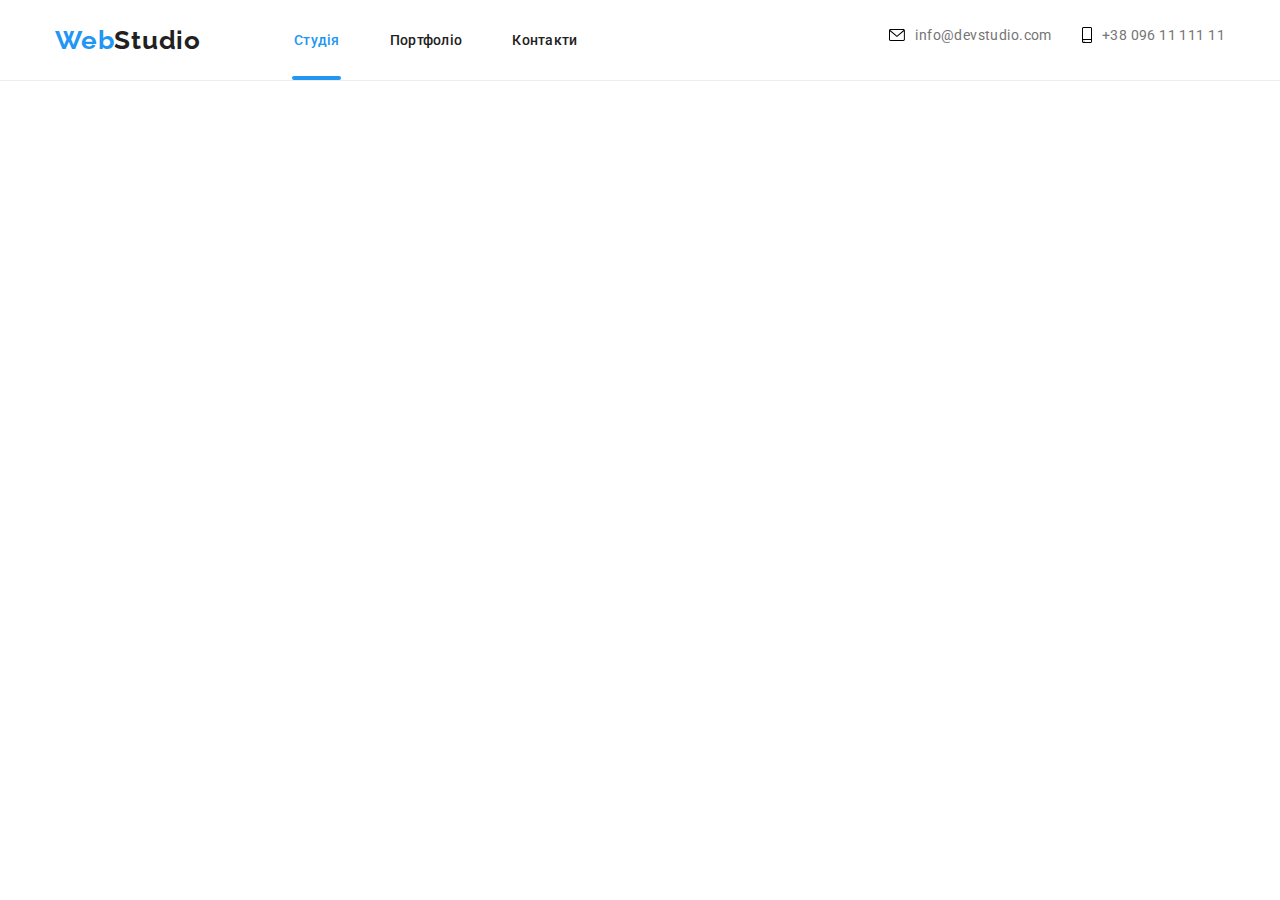
==== commit a2c7ed92: "menu-header-1" ====
--- a/index.html
+++ b/index.html
@@ -508,7 +508,7 @@
 					</form>
 				</div>
 			</div>
-		</footer> -->
+		</footer>  -->
 		<!-- <div class="backdrop is-hidden" data-modal>
 			<div class="modal">
 				<button type="button" class="modal-close" data-modal-close>
--- a/css/main.min.css
+++ b/css/main.min.css
@@ -1 +1 @@
-:root{--main-text-color: #212121;--secondary-text-color: #757575;--main-white-color: #fff;--highlight-color: #2196f3;--secondary-white-color: #f5f4f5;--fill-color: #2f303a;--button-active-color: #188ce8;--card-border-color: #eee;--background-color: #f5f4fa;--icon-color: #afb1b8}h1,h2,h3,h4,h5,h6,p{margin:0}ul{list-style:none;margin:0;padding:0}img{display:block;width:100%}a{text-decoration:none;color:var(--main-text-color)}button{border:none;outline:none;margin:0 auto;display:block}.hidden{color:rgba(0,0,0,0);position:absolute;width:1px;height:1px;margin:-1px;border:0;padding:0;white-space:nowrap;-webkit-clip-path:inset(100%);clip-path:inset(100%);clip:rect(0 0 0 0);overflow:hidden}body{font-family:"Roboto",sans-serif;color:var(--main-text-color);font-size:14px;letter-spacing:.03em}.container{width:100%;padding-left:15px;padding-right:15px;margin:0 auto}@media screen and (min-width: 480px){.container{max-width:480px}}@media screen and (min-width: 768px){.container{max-width:768px}}@media screen and (min-width: 1200px){.container{max-width:1200px}}.modal{width:528px;min-height:580px;background-color:var(--main-white-color);-webkit-box-shadow:0px 1px 3px rgba(0,0,0,.12),0px 1px 1px rgba(0,0,0,.14),0px 2px 1px rgba(0,0,0,.2);box-shadow:0px 1px 3px rgba(0,0,0,.12),0px 1px 1px rgba(0,0,0,.14),0px 2px 1px rgba(0,0,0,.2);border-radius:4px;-webkit-transform:translate(-50%, -50%);transform:translate(-50%, -50%);position:absolute;top:50%;left:50%;padding:40px}.modal-close{position:absolute;right:10px;top:10px;width:30px;height:30px;border:1px solid rgba(0,0,0,.1);border-radius:50%;display:-webkit-box;display:-ms-flexbox;display:flex;-webkit-box-align:center;-ms-flex-align:center;align-items:center;-webkit-box-pack:center;-ms-flex-pack:center;justify-content:center;background-color:rgba(0,0,0,0);cursor:pointer;-webkit-transition:color 250ms cubic-bezier(0.4, 0, 0.2, 1),background-color 250ms cubic-bezier(0.4, 0, 0.2, 1);transition:color 250ms cubic-bezier(0.4, 0, 0.2, 1),background-color 250ms cubic-bezier(0.4, 0, 0.2, 1)}.modal-close:hover .modal-close-icon,.modal-close:focus .modal-close-icon{fill:var(--button-active-color)}.is-hidden{opacity:0;visibility:hidden;pointer-events:none}.modal-title{font-weight:700;font-size:20px;line-height:1.15;text-align:center;letter-spacing:.03em;margin-bottom:12px;color:var(--main-text-color)}.modal-field{position:relative;margin-bottom:10px}.modal-icon{position:absolute;left:12px;top:30px}.input-label{color:var(--secondary-text-color);font-weight:400}.check-text{font-size:14px;line-height:1.7;letter-spacing:.03em;color:var(--secondary-text-color);display:-webkit-box;display:-ms-flexbox;display:flex;-webkit-box-align:center;-ms-flex-align:center;align-items:center}.check-text span{width:16px;height:15px;background:var(--main-white-color);border:.2px solid var(--main-text-color);border-radius:2px;margin-right:7px;display:-webkit-box;display:-ms-flexbox;display:flex;-webkit-box-align:center;-ms-flex-align:center;align-items:center;-webkit-box-pack:center;-ms-flex-pack:center;justify-content:center;fill:rgba(0,0,0,0)}.modal-check:checked+.check-text span{background-color:var(--highlight-color);border:none;fill:var(--main-white-color)}.modal-check:focus+.check-text span{border-color:var(--highlight-color)}.check-modal-icon{margin-left:20px}.input-policy{color:var(--highlight-color);letter-spacing:.03em;font-size:14px;line-height:1.7;text-decoration:underline;margin-left:5px}.modal-input{width:100%;height:40px;margin-top:4px;border-radius:5px;border:1px solid rgba(33,33,33,.2);border-radius:4px;padding-left:42px;color:var(--main-text-color);outline:rgba(0,0,0,0)}.modal-input:focus{border-color:var(--highlight-color)}.modal-input:focus+.modal-icon{fill:var(--highlight-color)}.modal-comment{width:100%;height:120px;border:1px solid rgba(33,33,33,.2);border-radius:4px;resize:none;padding:16px 12px;margin-top:4px;margin-bottom:20px}.modal-comment:hover,.modal-comment:focus{outline-color:var(--highlight-color)}.modal-comment::-webkit-input-placeholder{font-size:12px;color:#303030;font-size:12px;line-height:1.16;letter-spacing:.01em;color:rgba(117,117,117,.5)}.modal-comment::-moz-placeholder{font-size:12px;color:#303030;font-size:12px;line-height:1.16;letter-spacing:.01em;color:rgba(117,117,117,.5)}.modal-comment:-ms-input-placeholder{font-size:12px;color:#303030;font-size:12px;line-height:1.16;letter-spacing:.01em;color:rgba(117,117,117,.5)}.modal-comment::-ms-input-placeholder{font-size:12px;color:#303030;font-size:12px;line-height:1.16;letter-spacing:.01em;color:rgba(117,117,117,.5)}.modal-comment::placeholder{font-size:12px;color:#303030;font-size:12px;line-height:1.16;letter-spacing:.01em;color:rgba(117,117,117,.5)}.comment{width:100%;height:120px;margin-top:28px}.input-button{width:200px;height:50px;font-weight:700;font-size:16px;line-height:1.8;-webkit-box-shadow:0px 4px 4px rgba(0,0,0,.15);box-shadow:0px 4px 4px rgba(0,0,0,.15);border-radius:4px;letter-spacing:.06em;color:var(--main-white-color);background-color:var(--highlight-color);cursor:pointer;margin-top:30px}.input-button:hover,.input-button:focus{background-color:var(--button-active-color);color:var(--main-white-color);-webkit-transition:color 250ms cubic-bezier(0.4, 0, 0.2, 1),background-color 250ms cubic-bezier(0.4, 0, 0.2, 1),-webkit-box-shadow 250ms cubic-bezier(0.4, 0, 0.2, 1);transition:color 250ms cubic-bezier(0.4, 0, 0.2, 1),background-color 250ms cubic-bezier(0.4, 0, 0.2, 1),-webkit-box-shadow 250ms cubic-bezier(0.4, 0, 0.2, 1);transition:color 250ms cubic-bezier(0.4, 0, 0.2, 1),background-color 250ms cubic-bezier(0.4, 0, 0.2, 1),box-shadow 250ms cubic-bezier(0.4, 0, 0.2, 1);transition:color 250ms cubic-bezier(0.4, 0, 0.2, 1),background-color 250ms cubic-bezier(0.4, 0, 0.2, 1),box-shadow 250ms cubic-bezier(0.4, 0, 0.2, 1),-webkit-box-shadow 250ms cubic-bezier(0.4, 0, 0.2, 1)}.header{border-bottom:1px solid var(--card-border-color)}.header__container{height:80px;display:-webkit-box;display:-ms-flexbox;display:flex;-webkit-box-align:center;-ms-flex-align:center;align-items:center}.header__navigation{display:-webkit-box;display:-ms-flexbox;display:flex;margin-right:auto;-webkit-box-align:center;-ms-flex-align:center;align-items:center}.logo__header{margin-right:93px;font-family:"Raleway",sans-serif;font-size:26px;line-height:1.19;font-weight:700;letter-spacing:.03em}.logo-h1{color:var(--highlight-color)}.menu{display:none;gap:50px;padding-top:32px}.current:after{display:block;content:"";width:108%;height:4px;border-radius:2px;background-color:var(--highlight-color);margin-top:28px;-webkit-transform:translateX(-4%);transform:translateX(-4%)}.menu__link{text-decoration:none;font-size:14px;font-weight:500;line-height:1.15;letter-spacing:.02em;color:var(--main-text-color);-webkit-transition:color 250ms cubic-bezier(0.4, 0, 0.2, 1);transition:color 250ms cubic-bezier(0.4, 0, 0.2, 1)}.menu .menu__link:hover,.menu .menu__link:focus{color:var(--highlight-color)}.menu .menu__link.current{color:var(--highlight-color)}.menu__contacts{display:none;gap:30px;-webkit-box-align:center;-ms-flex-align:center;align-items:center}.contacts-icon{margin-right:10px}.contacts__number:hover .contacts-icon{fill:var(--highlight-color)}.contacts__mail:hover .contacts-icon{fill:var(--highlight-color)}.contacts__mail{display:-webkit-box;display:-ms-flexbox;display:flex;-webkit-box-align:center;-ms-flex-align:center;align-items:center;list-style:none;color:var(--secondary-text-color);-webkit-transition:color 250ms cubic-bezier(0.4, 0, 0.2, 1);transition:color 250ms cubic-bezier(0.4, 0, 0.2, 1)}.contacts__mail:hover,.contacts__mail:focus{color:var(--highlight-color)}.contacts__number{display:-webkit-box;display:-ms-flexbox;display:flex;-webkit-box-align:center;-ms-flex-align:center;align-items:center;list-style:none;color:var(--secondary-text-color);-webkit-transition:color 250ms cubic-bezier(0.4, 0, 0.2, 1);transition:color 250ms cubic-bezier(0.4, 0, 0.2, 1)}.contacts__number:hover,.contacts__number:focus{color:var(--highlight-color)}.menu-open{margin-left:auto}.mob-menu{display:-webkit-box;display:-ms-flexbox;display:flex;-webkit-box-pack:justify;-ms-flex-pack:justify;justify-content:space-between;-webkit-box-orient:vertical;-webkit-box-direction:normal;-ms-flex-direction:column;flex-direction:column;position:fixed;top:0;z-index:100;width:100%;height:100%;background-color:var(--main-white-color);padding:48px 40px}@media screen and (min-width: 768px){.mob-menu{display:none}}.menu-close{position:absolute;top:10px;right:15px;background-color:rgba(0,0,0,0)}.menu-close:hover{fill:var(--highlight-color);cursor:pointer}.menu-list{display:-webkit-box;display:-ms-flexbox;display:flex;-webkit-box-orient:vertical;-webkit-box-direction:normal;-ms-flex-direction:column;flex-direction:column;gap:32px}.menu-list__link{font-weight:500;font-size:40px;line-height:1.17;letter-spacing:.02em;color:var(--main-text-color)}.menu-list__link:active{color:var(--highlight-color)}.menu-list__link:hover,.menu-list__link:focus{color:var(--highlight-color)}.name{color:var(--highlight-color)}.mob-list-contacts{display:-webkit-box;display:-ms-flexbox;display:flex;-webkit-box-orient:vertical;-webkit-box-direction:normal;-ms-flex-direction:column;flex-direction:column;gap:32px}.mob-menu__tel{font-weight:500;font-size:20px;line-height:1.17;letter-spacing:.02em;color:var(--highlight-color)}@media screen and (min-width: 480px){.mob-menu__tel{font-size:34px}}.mob-menu__tel:hover,.mob-menu__tel:focus{color:var(--secondary-text-color)}.mob-menu__email{font-weight:500;font-size:18px;line-height:1.16;letter-spacing:.02em;color:var(--secondary-text-color)}@media screen and (min-width: 480px){.mob-menu__email{font-size:24px}}.mob-menu__email:hover,.mob-menu__email:focus{color:var(--highlight-color)}.mob-soc{display:-webkit-box;display:-ms-flexbox;display:flex;gap:10px;-ms-flex-wrap:wrap;flex-wrap:wrap;margin-top:64px}.mob-soc__link{font-weight:500;font-size:18px;line-height:1.2;letter-spacing:.02em;color:var(--highlight-color)}.mob-soc__link:hover,.mob-soc__link:focus{color:var(--secondary-text-color)}.mob-soc__item:not(:last-child){padding-right:10px;border-right:1px solid rgba(33,33,33,.2)}.hero{background-image:-webkit-gradient(linear, left top, left bottom, from(rgba(47, 48, 58, 0.4)), to(rgba(47, 48, 58, 0.4))),url(../img/hero-bg-mob.jpg);background-image:linear-gradient(rgba(47, 48, 58, 0.4), rgba(47, 48, 58, 0.4)),url(../img/hero-bg-mob.jpg);background-repeat:no-repeat;background-position:center;padding-top:118px;padding-bottom:118px}@media(min-device-pixel-ratio: 2),(-webkit-min-device-pixel-ratio: 2),(min-resolution: 192dpi),(min-resolution: 2dppx){.hero{background-image:-webkit-gradient(linear, left top, left bottom, from(rgba(47, 48, 58, 0.4)), to(rgba(47, 48, 58, 0.4))),url(../img/hero-bg-mob-2x.jpg);background-image:linear-gradient(rgba(47, 48, 58, 0.4), rgba(47, 48, 58, 0.4)),url(../img/hero-bg-mob-2x.jpg)}}@media screen and (min-width: 481px){.hero{background-image:-webkit-gradient(linear, left top, left bottom, from(rgba(47, 48, 58, 0.4)), to(rgba(47, 48, 58, 0.4))),url(../img/hero-bg-tab.jpg);background-image:linear-gradient(rgba(47, 48, 58, 0.4), rgba(47, 48, 58, 0.4)),url(../img/hero-bg-tab.jpg)}}@media screen and (min-width: 481px)and (min-device-pixel-ratio: 2),screen and (min-width: 481px)and (-webkit-min-device-pixel-ratio: 2),screen and (min-width: 481px)and (min-resolution: 192dpi),screen and (min-width: 481px)and (min-resolution: 2dppx){.hero{background-image:-webkit-gradient(linear, left top, left bottom, from(rgba(47, 48, 58, 0.4)), to(rgba(47, 48, 58, 0.4))),url(../img/hero-bg-tab-2x.jpg);background-image:linear-gradient(rgba(47, 48, 58, 0.4), rgba(47, 48, 58, 0.4)),url(../img/hero-bg-tab-2x.jpg)}}@media screen and (min-width: 769px){.hero{background-image:-webkit-gradient(linear, left top, left bottom, from(rgba(47, 48, 58, 0.4)), to(rgba(47, 48, 58, 0.4))),url(../img/hero.jpg);background-image:linear-gradient(rgba(47, 48, 58, 0.4), rgba(47, 48, 58, 0.4)),url(../img/hero.jpg)}}@media screen and (min-width: 769px)and (min-device-pixel-ratio: 2),screen and (min-width: 769px)and (-webkit-min-device-pixel-ratio: 2),screen and (min-width: 769px)and (min-resolution: 192dpi),screen and (min-width: 769px)and (min-resolution: 2dppx){.hero{background-image:-webkit-gradient(linear, left top, left bottom, from(rgba(47, 48, 58, 0.4)), to(rgba(47, 48, 58, 0.4))),url(../img/hero-bg-desktop-2x.jpg);background-image:linear-gradient(rgba(47, 48, 58, 0.4), rgba(47, 48, 58, 0.4)),url(../img/hero-bg-desktop-2x.jpg)}}section{display:block}.hero__title{color:var(--main-white-color);font-size:20px;line-height:1.6;font-weight:900;text-transform:uppercase;letter-spacing:.06em;text-align:center;margin:0 auto;margin-bottom:30px}@media screen and (min-width: 481px){.hero__title{font-size:26px}}@media screen and (min-width: 769px){.hero__title{font-size:26px;width:696px}}@media screen and (min-width: 1200px){.hero__title{font-size:44px;line-height:1.4;width:696px}}.hero__button{width:216px;height:50px;background-color:var(--highlight-color);font-size:16px;font-weight:700;line-height:1.875;letter-spacing:.06em;color:var(--main-white-color);border-radius:4px;cursor:pointer;font-family:inherit;-webkit-transition:background-color 250ms cubic-bezier(0.4, 0, 0.2, 1),color 250ms cubic-bezier(0.4, 0, 0.2, 1);transition:background-color 250ms cubic-bezier(0.4, 0, 0.2, 1),color 250ms cubic-bezier(0.4, 0, 0.2, 1)}.hero__button:hover{background-color:var(--button-active-color);color:var(--main-white-color)}.hero__button:focus{background-color:var(--button-active-color);color:var(--main-white-color)}.hero__button:active{background-color:var(--button-active-color);color:var(--main-white-color)}.benefits{padding-top:60px;padding-bottom:60px}.benefits__list{display:-webkit-box;display:-ms-flexbox;display:flex;-ms-flex-wrap:wrap;flex-wrap:wrap;gap:30px}.benefits__content{width:100%;line-height:1.71;letter-spacing:.03em;color:var(--secondary-text-color)}@media screen and (min-width: 768px){.benefits__content{width:calc((100% - 30px)/2)}}@media screen and (min-width: 1200px){.benefits__content{width:calc((100% - 90px)/4)}}.svg-icon-style{display:-webkit-box;display:-ms-flexbox;display:flex;-webkit-box-align:center;-ms-flex-align:center;align-items:center;-webkit-box-pack:center;-ms-flex-pack:center;justify-content:center;background-color:var(--background-color);width:100%;height:120px;margin-bottom:30px}.benefits__name{font-weight:700;font-size:14px;line-height:1.14;letter-spacing:.03em;text-transform:uppercase;color:var(--main-text-color);margin-bottom:10px;text-align:center}@media screen and (min-width: 768px){.benefits__name{text-align:left}}@media screen and (min-width: 1200px){.benefits__name{text-align:left}}.benefits__descr{font-size:14px;line-height:1.7;letter-spacing:.03em;color:var(--secondary-text-color)}.our__works{text-align:center;width:100%;padding-bottom:94px;display:none}@media screen and (min-width: 1200px){.our__works{display:block}}.works__title{font-weight:700;font-size:36px;line-height:1,1666;text-align:center;letter-spacing:.03em;color:var(--main-text-color);margin-bottom:50px}.images__block{display:-webkit-box;display:-ms-flexbox;display:flex;-webkit-box-pack:center;-ms-flex-pack:center;justify-content:center;gap:30px}.images__item{list-style:none;position:relative}.images__text{position:absolute;display:-webkit-box;display:-ms-flexbox;display:flex;text-align:center;-webkit-box-pack:center;-ms-flex-pack:center;justify-content:center;-webkit-box-align:center;-ms-flex-align:center;align-items:center;right:0;bottom:0;width:100%;height:70px;font-weight:700;font-size:14px;line-height:1.14;letter-spacing:.03em;text-transform:uppercase;background-color:rgba(47,48,58,.8);color:var(--main-white-color)}.sec-four{background-color:var(--secondary-white-color);padding-top:60px;padding-bottom:60px}@media screen and (min-width: 768px){.sec-four{padding-top:100px;padding-bottom:100px}}@media screen and (min-width: 1200px){.sec-four{padding-top:120px;padding-bottom:120px}}.cards{display:-webkit-box;display:-ms-flexbox;display:flex;-ms-flex-wrap:wrap;flex-wrap:wrap;gap:30px}.card{background-color:var(--main-white-color);-webkit-box-shadow:0px 1px 3px rgba(0,0,0,.12),0px 1px 1px rgba(0,0,0,.14),0px 2px 1px rgba(0,0,0,.2);box-shadow:0px 1px 3px rgba(0,0,0,.12),0px 1px 1px rgba(0,0,0,.14),0px 2px 1px rgba(0,0,0,.2);border-radius:0px 0px 4px 4px;list-style:none}.our-team{padding:30px 0}.card-name{font-weight:500;font-size:16px;line-height:1.19;text-align:center;letter-spacing:.03em;color:var(--main-text-color);margin-bottom:10px}.job{color:var(--secondary-text-color);font-size:16px;font-weight:400;letter-spacing:.03em;text-align:center}.social-icons-list{display:-webkit-box;display:-ms-flexbox;display:flex;-webkit-box-pack:center;-ms-flex-pack:center;justify-content:center;margin-top:16px;gap:10px}.social-icons-item{height:44px}.social-media-icons{fill:var(--icon-color);-webkit-transition:fill 250ms,background-color 250ms cubic-bezier(0.4, 0, 0.2, 1);transition:fill 250ms,background-color 250ms cubic-bezier(0.4, 0, 0.2, 1)}.social-icons-link:hover .social-media-icons,.social-icons-link:focus .social-media-icons{fill:#fff}.social-icons-link{display:-webkit-box;display:-ms-flexbox;display:flex;-webkit-box-align:center;-ms-flex-align:center;align-items:center;-webkit-box-pack:center;-ms-flex-pack:center;justify-content:center;width:44px;height:100%;border-radius:100%;background:rgba(255,255,255,.1);-webkit-transition:background-color 250ms cubic-bezier(0.4, 0, 0.2, 1),color 250ms cubic-bezier(0.4, 0, 0.2, 1);transition:background-color 250ms cubic-bezier(0.4, 0, 0.2, 1),color 250ms cubic-bezier(0.4, 0, 0.2, 1)}.social-icons-link:hover,.social-icons-link:focus{background-color:var(--highlight-color)}.clients{padding-top:60px;padding-bottom:60px}.clients-header{font-weight:700;font-size:36px;line-height:1.17;text-align:center;letter-spacing:.03em;color:var(--main-text-color);margin-bottom:30px}.clients-icons{display:-webkit-box;display:-ms-flexbox;display:flex;-ms-flex-wrap:wrap;flex-wrap:wrap;-webkit-box-pack:center;-ms-flex-pack:center;justify-content:center;gap:30px;fill:var(--icon-color)}.clients-icons-link:hover .clients-icons,.clients-icons-link:focus .clients-icons{fill:var(--highlight-color)}.clients-icons-list{width:100%;height:92px}@media screen and (min-width: 480px){.clients-icons-list{width:calc((100% - 30px)/2)}}@media screen and (min-width: 768px){.clients-icons-list{width:calc((100% - 60px)/3)}}@media screen and (min-width: 1200px){.clients-icons-list{width:calc((100% - 150px)/6)}}.clients-icons-link{display:-webkit-box;display:-ms-flexbox;display:flex;-webkit-box-align:center;-ms-flex-align:center;align-items:center;-webkit-box-pack:center;-ms-flex-pack:center;justify-content:center;width:100%;height:100%;border:1px solid var(--icon-color);border-radius:4px;-webkit-transition:fill 250ms cubic-bezier(0.4, 0, 0.2, 1),background-color 250ms cubic-bezier(0.4, 0, 0.2, 1);transition:fill 250ms cubic-bezier(0.4, 0, 0.2, 1),background-color 250ms cubic-bezier(0.4, 0, 0.2, 1)}.clients-icons-link:hover,.clients-icons-link:focus{border:1px solid var(--highlight-color)}.sec-one-portfolio{padding-top:94px;padding-bottom:94px}.button-list{display:-webkit-box;display:-ms-flexbox;display:flex;-webkit-box-orient:horizontal;-webkit-box-direction:normal;-ms-flex-direction:row;flex-direction:row;list-style:none;font-family:inherit;-webkit-box-pack:center;-ms-flex-pack:center;justify-content:center;margin-bottom:34px}.button-portfolio{width:auto;height:38px;background-color:var(--secondary-white-color);color:var(--main-text-color);border-radius:4px;padding:6px 22px;font-size:16px;line-height:1.63;letter-spacing:.03em;font-weight:600;text-align:center;cursor:pointer;font-family:inherit;margin-right:8px;-webkit-transition:color 250ms cubic-bezier(0.4, 0, 0.2, 1),background-color 250ms cubic-bezier(0.4, 0, 0.2, 1),-webkit-box-shadow 250ms cubic-bezier(0.4, 0, 0.2, 1);transition:color 250ms cubic-bezier(0.4, 0, 0.2, 1),background-color 250ms cubic-bezier(0.4, 0, 0.2, 1),-webkit-box-shadow 250ms cubic-bezier(0.4, 0, 0.2, 1);transition:color 250ms cubic-bezier(0.4, 0, 0.2, 1),box-shadow 250ms cubic-bezier(0.4, 0, 0.2, 1),background-color 250ms cubic-bezier(0.4, 0, 0.2, 1);transition:color 250ms cubic-bezier(0.4, 0, 0.2, 1),box-shadow 250ms cubic-bezier(0.4, 0, 0.2, 1),background-color 250ms cubic-bezier(0.4, 0, 0.2, 1),-webkit-box-shadow 250ms cubic-bezier(0.4, 0, 0.2, 1)}.button-portfolio:hover,.button-portfolio:focus{background-color:var(--highlight-color);color:var(--main-white-color);-webkit-box-shadow:0px 3px 1px rgba(0,0,0,.1),0px 1px 2px rgba(0,0,0,.08),0px 2px 2px rgba(0,0,0,.12);box-shadow:0px 3px 1px rgba(0,0,0,.1),0px 1px 2px rgba(0,0,0,.08),0px 2px 2px rgba(0,0,0,.12)}.button-portfolio:active{background-color:var(--button-active-color);color:var(--main-white-color)}.portfolio-cards{display:-webkit-box;display:-ms-flexbox;display:flex;-ms-flex-wrap:wrap;flex-wrap:wrap;gap:30px}.portfolio-card{background-color:var(--main-white-color);-ms-flex-preferred-size:calc((100% - 60px)/3);flex-basis:calc((100% - 60px)/3)}.portfolio-card:hover{-webkit-box-shadow:0px 1px 1px rgba(0,0,0,.12),0px 4px 4px rgba(0,0,0,.06),1px 4px 6px rgba(0,0,0,.16);box-shadow:0px 1px 1px rgba(0,0,0,.12),0px 4px 4px rgba(0,0,0,.06),1px 4px 6px rgba(0,0,0,.16)}.portfolio-wrapper-card{position:relative;overflow:hidden}.portfolio-cards-link{display:block}.portfolio-name-type{padding:20px 24px;border:1px solid var(--card-border-color);border-top:none}.portfolio-card-text{position:absolute;top:0;background-color:rgba(33,150,243,.9);color:var(--main-white-color);font-size:18px;line-height:1.5;letter-spacing:.03em;padding:63px 40px;-webkit-transform:translateY(100%);transform:translateY(100%);-webkit-transition:-webkit-transform 250ms cubic-bezier(0.4, 0, 0.2, 1);transition:-webkit-transform 250ms cubic-bezier(0.4, 0, 0.2, 1);transition:transform 250ms cubic-bezier(0.4, 0, 0.2, 1);transition:transform 250ms cubic-bezier(0.4, 0, 0.2, 1), -webkit-transform 250ms cubic-bezier(0.4, 0, 0.2, 1)}.portfolio-card:hover .portfolio-card-text{-webkit-transform:translateY(0);transform:translateY(0)}.portfolio-cards-link:focus .portfolio-card-text{-webkit-transform:translateY(0);transform:translateY(0)}.portfolio-name{margin-bottom:4px;font-weight:700;font-size:18px;line-height:2;letter-spacing:.06em;color:var(--main-text-color)}.portfolio-type{color:var(--secondary-text-color);font-size:16px;letter-spacing:.03em;line-height:2}.footer{padding:60px 0;background-color:var(--fill-color)}.footer-content{gap:9px;display:-webkit-box;display:-ms-flexbox;display:flex;-ms-flex-wrap:wrap;flex-wrap:wrap;-webkit-box-orient:vertical;-webkit-box-direction:normal;-ms-flex-direction:column;flex-direction:column}.text-logo-footer{font-family:"Raleway",sans-serif;font-size:24px;line-height:1.17;font-weight:700;letter-spacing:.03em;color:var(--main-white-color);margin-bottom:20px;display:inline-block}.footer-icons{width:44px;height:44px}.footer-elem-item{list-style:none;font-style:normal}.footer-link-address{color:var(--main-white-color);letter-spacing:.03em;font-size:14px;line-height:1.7;-webkit-transition:color 250ms cubic-bezier(0.4, 0, 0.2, 1);transition:color 250ms cubic-bezier(0.4, 0, 0.2, 1)}.footer-link-address:hover,.footer-link-address:focus{color:var(--highlight-color)}.footer-links{font-family:"Roboto",sans-serif;color:var(--secondary-text-color);font-size:14px;line-height:1.7;letter-spacing:.03em;-webkit-transition:color 250ms cubic-bezier(0.4, 0, 0.2, 1);transition:color 250ms cubic-bezier(0.4, 0, 0.2, 1)}.footer-links:hover,.footer-links:focus{color:var(--highlight-color)}.social-footer-wrap .social-media-icons{fill:#fff}.join-us-header{font-weight:700;font-size:14px;line-height:1.14;letter-spacing:.03em;text-transform:uppercase;color:var(--main-white-color)}.container-wrap{display:-webkit-box;display:-ms-flexbox;display:flex;gap:93px;-webkit-box-align:baseline;-ms-flex-align:baseline;align-items:baseline}.backdrop{position:fixed;top:0;width:100%;height:100%;background-color:rgba(0,0,0,.2)}.footer-form{display:-webkit-box;display:-ms-flexbox;display:flex;gap:12px}.sign-title{font-weight:700;font-size:14px;line-height:1.14;letter-spacing:.03em;text-transform:uppercase;color:var(--main-white-color);margin-bottom:20px}.input-footer{width:358px;height:50px;border:1px solid rgba(255,255,255,.3);-webkit-filter:drop-shadow(0px 4px 4px rgba(0, 0, 0, 0.15));filter:drop-shadow(0px 4px 4px rgba(0, 0, 0, 0.15));border-radius:4px;background-color:var(--fill-color);color:var(--main-white-color);padding-left:15px}.input-footer:focus{outline-color:var(--highlight-color)}.input-footer:hover{border-color:var(--highlight-color)}.input-button-footer{width:200px;height:50px;-webkit-box-shadow:0px 4px 4px rgba(0,0,0,.15);box-shadow:0px 4px 4px rgba(0,0,0,.15);border-radius:4px;background-color:var(--highlight-color);font-weight:700;font-size:16px;line-height:1.8;display:-webkit-box;display:-ms-flexbox;display:flex;-webkit-box-align:center;-ms-flex-align:center;align-items:center;letter-spacing:.06em;color:var(--main-white-color);-webkit-box-pack:center;-ms-flex-pack:center;justify-content:center;gap:10px;cursor:pointer}.input-button-footer:hover,.input-button-footer:focus{background-color:var(--button-active-color);color:var(--main-white-color);-webkit-transition:color 250ms cubic-bezier(0.4, 0, 0.2, 1),background-color 250ms cubic-bezier(0.4, 0, 0.2, 1);transition:color 250ms cubic-bezier(0.4, 0, 0.2, 1),background-color 250ms cubic-bezier(0.4, 0, 0.2, 1)}.modal-icon-footer{fill:var(--main-white-color)}/*# sourceMappingURL=main.min.css.map */+:root{--main-text-color: #212121;--secondary-text-color: #757575;--main-white-color: #fff;--highlight-color: #2196f3;--secondary-white-color: #f5f4f5;--fill-color: #2f303a;--button-active-color: #188ce8;--card-border-color: #eee;--background-color: #f5f4fa;--icon-color: #afb1b8}h1,h2,h3,h4,h5,h6,p{margin:0}ul{list-style:none;margin:0;padding:0}img{display:block;width:100%}a{text-decoration:none;color:var(--main-text-color)}button{border:none;outline:none;display:block}.hidden{color:rgba(0,0,0,0);position:absolute;width:1px;height:1px;margin:-1px;border:0;padding:0;white-space:nowrap;-webkit-clip-path:inset(100%);clip-path:inset(100%);clip:rect(0 0 0 0);overflow:hidden}body{font-family:"Roboto",sans-serif;color:var(--main-text-color);font-size:14px;letter-spacing:.03em}.container{width:100%;padding-left:15px;padding-right:15px;margin:0 auto}@media screen and (min-width: 480px){.container{max-width:480px}}@media screen and (min-width: 768px){.container{max-width:768px}}@media screen and (min-width: 1200px){.container{max-width:1200px}}.modal{width:528px;min-height:580px;background-color:var(--main-white-color);-webkit-box-shadow:0px 1px 3px rgba(0,0,0,.12),0px 1px 1px rgba(0,0,0,.14),0px 2px 1px rgba(0,0,0,.2);box-shadow:0px 1px 3px rgba(0,0,0,.12),0px 1px 1px rgba(0,0,0,.14),0px 2px 1px rgba(0,0,0,.2);border-radius:4px;-webkit-transform:translate(-50%, -50%);transform:translate(-50%, -50%);position:absolute;top:50%;left:50%;padding:40px}.modal-close{position:absolute;right:10px;top:10px;width:30px;height:30px;border:1px solid rgba(0,0,0,.1);border-radius:50%;display:-webkit-box;display:-ms-flexbox;display:flex;-webkit-box-align:center;-ms-flex-align:center;align-items:center;-webkit-box-pack:center;-ms-flex-pack:center;justify-content:center;background-color:rgba(0,0,0,0);cursor:pointer;-webkit-transition:color 250ms cubic-bezier(0.4, 0, 0.2, 1),background-color 250ms cubic-bezier(0.4, 0, 0.2, 1);transition:color 250ms cubic-bezier(0.4, 0, 0.2, 1),background-color 250ms cubic-bezier(0.4, 0, 0.2, 1)}.modal-close:hover .modal-close-icon,.modal-close:focus .modal-close-icon{fill:var(--button-active-color)}.is-hidden{opacity:0;visibility:hidden;pointer-events:none}.modal-title{font-weight:700;font-size:20px;line-height:1.15;text-align:center;letter-spacing:.03em;margin-bottom:12px;color:var(--main-text-color)}.modal-field{position:relative;margin-bottom:10px}.modal-icon{position:absolute;left:12px;top:30px}.input-label{color:var(--secondary-text-color);font-weight:400}.check-text{font-size:14px;line-height:1.7;letter-spacing:.03em;color:var(--secondary-text-color);display:-webkit-box;display:-ms-flexbox;display:flex;-webkit-box-align:center;-ms-flex-align:center;align-items:center}.check-text span{width:16px;height:15px;background:var(--main-white-color);border:.2px solid var(--main-text-color);border-radius:2px;margin-right:7px;display:-webkit-box;display:-ms-flexbox;display:flex;-webkit-box-align:center;-ms-flex-align:center;align-items:center;-webkit-box-pack:center;-ms-flex-pack:center;justify-content:center;fill:rgba(0,0,0,0)}.modal-check:checked+.check-text span{background-color:var(--highlight-color);border:none;fill:var(--main-white-color)}.modal-check:focus+.check-text span{border-color:var(--highlight-color)}.check-modal-icon{margin-left:20px}.input-policy{color:var(--highlight-color);letter-spacing:.03em;font-size:14px;line-height:1.7;text-decoration:underline;margin-left:5px}.modal-input{width:100%;height:40px;margin-top:4px;border-radius:5px;border:1px solid rgba(33,33,33,.2);border-radius:4px;padding-left:42px;color:var(--main-text-color);outline:rgba(0,0,0,0)}.modal-input:focus{border-color:var(--highlight-color)}.modal-input:focus+.modal-icon{fill:var(--highlight-color)}.modal-comment{width:100%;height:120px;border:1px solid rgba(33,33,33,.2);border-radius:4px;resize:none;padding:16px 12px;margin-top:4px;margin-bottom:20px}.modal-comment:hover,.modal-comment:focus{outline-color:var(--highlight-color)}.modal-comment::-webkit-input-placeholder{font-size:12px;color:#303030;font-size:12px;line-height:1.16;letter-spacing:.01em;color:rgba(117,117,117,.5)}.modal-comment::-moz-placeholder{font-size:12px;color:#303030;font-size:12px;line-height:1.16;letter-spacing:.01em;color:rgba(117,117,117,.5)}.modal-comment:-ms-input-placeholder{font-size:12px;color:#303030;font-size:12px;line-height:1.16;letter-spacing:.01em;color:rgba(117,117,117,.5)}.modal-comment::-ms-input-placeholder{font-size:12px;color:#303030;font-size:12px;line-height:1.16;letter-spacing:.01em;color:rgba(117,117,117,.5)}.modal-comment::placeholder{font-size:12px;color:#303030;font-size:12px;line-height:1.16;letter-spacing:.01em;color:rgba(117,117,117,.5)}.comment{width:100%;height:120px;margin-top:28px}.input-button{width:200px;height:50px;font-weight:700;font-size:16px;line-height:1.8;-webkit-box-shadow:0px 4px 4px rgba(0,0,0,.15);box-shadow:0px 4px 4px rgba(0,0,0,.15);border-radius:4px;letter-spacing:.06em;color:var(--main-white-color);background-color:var(--highlight-color);cursor:pointer;margin-top:30px}.input-button:hover,.input-button:focus{background-color:var(--button-active-color);color:var(--main-white-color);-webkit-transition:color 250ms cubic-bezier(0.4, 0, 0.2, 1),background-color 250ms cubic-bezier(0.4, 0, 0.2, 1),-webkit-box-shadow 250ms cubic-bezier(0.4, 0, 0.2, 1);transition:color 250ms cubic-bezier(0.4, 0, 0.2, 1),background-color 250ms cubic-bezier(0.4, 0, 0.2, 1),-webkit-box-shadow 250ms cubic-bezier(0.4, 0, 0.2, 1);transition:color 250ms cubic-bezier(0.4, 0, 0.2, 1),background-color 250ms cubic-bezier(0.4, 0, 0.2, 1),box-shadow 250ms cubic-bezier(0.4, 0, 0.2, 1);transition:color 250ms cubic-bezier(0.4, 0, 0.2, 1),background-color 250ms cubic-bezier(0.4, 0, 0.2, 1),box-shadow 250ms cubic-bezier(0.4, 0, 0.2, 1),-webkit-box-shadow 250ms cubic-bezier(0.4, 0, 0.2, 1)}.header{border-bottom:1px solid var(--card-border-color)}.header__container{height:80px;display:-webkit-box;display:-ms-flexbox;display:flex;-webkit-box-align:center;-ms-flex-align:center;align-items:center}.header__navigation{display:-webkit-box;display:-ms-flexbox;display:flex;margin-right:auto;-webkit-box-align:center;-ms-flex-align:center;align-items:center}@media screen and (min-width: 768px){.header__navigation{display:-webkit-box;display:-ms-flexbox;display:flex}}.logo__header{margin-right:93px;font-family:"Raleway",sans-serif;font-size:26px;line-height:1.19;font-weight:700;letter-spacing:.03em}.logo-h1{color:var(--highlight-color)}.menu{display:none;gap:50px;padding-top:32px}@media screen and (min-width: 768px){.menu{display:-webkit-box;display:-ms-flexbox;display:flex}}@media screen and (min-width: 1200px){.menu{display:-webkit-box;display:-ms-flexbox;display:flex}}.current:after{display:block;content:"";width:108%;height:4px;border-radius:2px;background-color:var(--highlight-color);margin-top:28px;-webkit-transform:translateX(-4%);transform:translateX(-4%)}.menu__link{text-decoration:none;font-size:14px;font-weight:500;line-height:1.15;letter-spacing:.02em;color:var(--main-text-color);-webkit-transition:color 250ms cubic-bezier(0.4, 0, 0.2, 1);transition:color 250ms cubic-bezier(0.4, 0, 0.2, 1)}.menu .menu__link:hover,.menu .menu__link:focus{color:var(--highlight-color)}.menu .menu__link.current{color:var(--highlight-color)}.menu__contacts{display:none;gap:30px}@media screen and (min-width: 768px){.menu__contacts{display:block}}@media screen and (min-width: 1200px){.menu__contacts{display:-webkit-box;display:-ms-flexbox;display:flex}}.contacts-icon{margin-right:10px}.contacts__number:hover .contacts-icon{fill:var(--highlight-color)}.contacts__mail:hover .contacts-icon{fill:var(--highlight-color)}.contacts__mail{display:-webkit-box;display:-ms-flexbox;display:flex;-webkit-box-align:center;-ms-flex-align:center;align-items:center;list-style:none;color:var(--secondary-text-color);-webkit-transition:color 250ms cubic-bezier(0.4, 0, 0.2, 1);transition:color 250ms cubic-bezier(0.4, 0, 0.2, 1)}.contacts__mail:hover,.contacts__mail:focus{color:var(--highlight-color)}@media screen and (min-width: 768px){.contacts__mail{padding-bottom:10px}}.contacts__number{display:-webkit-box;display:-ms-flexbox;display:flex;-webkit-box-align:center;-ms-flex-align:center;align-items:center;list-style:none;color:var(--secondary-text-color);-webkit-transition:color 250ms cubic-bezier(0.4, 0, 0.2, 1);transition:color 250ms cubic-bezier(0.4, 0, 0.2, 1)}.contacts__number:hover,.contacts__number:focus{color:var(--highlight-color)}.menu-open{margin-left:auto;background-color:rgba(0,0,0,0)}@media screen and (min-width: 768px){.menu-open{display:none}}.mob-menu{display:-webkit-box;display:-ms-flexbox;display:flex;-webkit-box-pack:justify;-ms-flex-pack:justify;justify-content:space-between;-webkit-box-orient:vertical;-webkit-box-direction:normal;-ms-flex-direction:column;flex-direction:column;position:fixed;top:0;z-index:100;width:100%;height:100%;background-color:var(--main-white-color);padding:48px 40px}@media screen and (min-width: 768px){.mob-menu{display:none}}.menu-close{position:absolute;top:10px;right:15px;background-color:rgba(0,0,0,0)}.menu-close:hover{fill:var(--highlight-color);cursor:pointer}.menu-list{display:-webkit-box;display:-ms-flexbox;display:flex;-webkit-box-orient:vertical;-webkit-box-direction:normal;-ms-flex-direction:column;flex-direction:column;gap:32px}.menu-list__link{font-weight:500;font-size:40px;line-height:1.17;letter-spacing:.02em;color:var(--main-text-color)}.menu-list__link:active{color:var(--highlight-color)}.menu-list__link:hover,.menu-list__link:focus{color:var(--highlight-color)}.name{color:var(--highlight-color)}.mob-list-contacts{display:-webkit-box;display:-ms-flexbox;display:flex;-webkit-box-orient:vertical;-webkit-box-direction:normal;-ms-flex-direction:column;flex-direction:column;gap:32px}.mob-menu__tel{font-weight:500;font-size:20px;line-height:1.17;letter-spacing:.02em;color:var(--highlight-color)}@media screen and (min-width: 480px){.mob-menu__tel{font-size:34px}}.mob-menu__tel:hover,.mob-menu__tel:focus{color:var(--secondary-text-color)}.mob-menu__email{font-weight:500;font-size:18px;line-height:1.16;letter-spacing:.02em;color:var(--secondary-text-color)}@media screen and (min-width: 480px){.mob-menu__email{font-size:24px}}.mob-menu__email:hover,.mob-menu__email:focus{color:var(--highlight-color)}.mob-soc{display:-webkit-box;display:-ms-flexbox;display:flex;gap:10px;-ms-flex-wrap:wrap;flex-wrap:wrap;margin-top:64px}.mob-soc__link{font-weight:500;font-size:18px;line-height:1.2;letter-spacing:.02em;color:var(--highlight-color)}.mob-soc__link:hover,.mob-soc__link:focus{color:var(--secondary-text-color)}.mob-soc__item:not(:last-child){padding-right:10px;border-right:1px solid rgba(33,33,33,.2)}.hero{background-image:-webkit-gradient(linear, left top, left bottom, from(rgba(47, 48, 58, 0.4)), to(rgba(47, 48, 58, 0.4))),url(../img/hero-bg-mob.jpg);background-image:linear-gradient(rgba(47, 48, 58, 0.4), rgba(47, 48, 58, 0.4)),url(../img/hero-bg-mob.jpg);background-repeat:no-repeat;background-position:center;padding-top:118px;padding-bottom:118px}@media(min-device-pixel-ratio: 2),(-webkit-min-device-pixel-ratio: 2),(min-resolution: 192dpi),(min-resolution: 2dppx){.hero{background-image:-webkit-gradient(linear, left top, left bottom, from(rgba(47, 48, 58, 0.4)), to(rgba(47, 48, 58, 0.4))),url(../img/hero-bg-mob-2x.jpg);background-image:linear-gradient(rgba(47, 48, 58, 0.4), rgba(47, 48, 58, 0.4)),url(../img/hero-bg-mob-2x.jpg)}}@media screen and (min-width: 481px){.hero{background-image:-webkit-gradient(linear, left top, left bottom, from(rgba(47, 48, 58, 0.4)), to(rgba(47, 48, 58, 0.4))),url(../img/hero-bg-tab.jpg);background-image:linear-gradient(rgba(47, 48, 58, 0.4), rgba(47, 48, 58, 0.4)),url(../img/hero-bg-tab.jpg)}}@media screen and (min-width: 481px)and (min-device-pixel-ratio: 2),screen and (min-width: 481px)and (-webkit-min-device-pixel-ratio: 2),screen and (min-width: 481px)and (min-resolution: 192dpi),screen and (min-width: 481px)and (min-resolution: 2dppx){.hero{background-image:-webkit-gradient(linear, left top, left bottom, from(rgba(47, 48, 58, 0.4)), to(rgba(47, 48, 58, 0.4))),url(../img/hero-bg-tab-2x.jpg);background-image:linear-gradient(rgba(47, 48, 58, 0.4), rgba(47, 48, 58, 0.4)),url(../img/hero-bg-tab-2x.jpg)}}@media screen and (min-width: 769px){.hero{background-image:-webkit-gradient(linear, left top, left bottom, from(rgba(47, 48, 58, 0.4)), to(rgba(47, 48, 58, 0.4))),url(../img/hero.jpg);background-image:linear-gradient(rgba(47, 48, 58, 0.4), rgba(47, 48, 58, 0.4)),url(../img/hero.jpg)}}@media screen and (min-width: 769px)and (min-device-pixel-ratio: 2),screen and (min-width: 769px)and (-webkit-min-device-pixel-ratio: 2),screen and (min-width: 769px)and (min-resolution: 192dpi),screen and (min-width: 769px)and (min-resolution: 2dppx){.hero{background-image:-webkit-gradient(linear, left top, left bottom, from(rgba(47, 48, 58, 0.4)), to(rgba(47, 48, 58, 0.4))),url(../img/hero-bg-desktop-2x.jpg);background-image:linear-gradient(rgba(47, 48, 58, 0.4), rgba(47, 48, 58, 0.4)),url(../img/hero-bg-desktop-2x.jpg)}}section{display:block}.hero__title{color:var(--main-white-color);font-size:20px;line-height:1.6;font-weight:900;text-transform:uppercase;letter-spacing:.06em;text-align:center;margin:0 auto;margin-bottom:30px}@media screen and (min-width: 481px){.hero__title{font-size:26px}}@media screen and (min-width: 769px){.hero__title{font-size:26px;width:696px}}@media screen and (min-width: 1200px){.hero__title{font-size:44px;line-height:1.4;width:696px}}.hero__button{width:216px;height:50px;background-color:var(--highlight-color);font-size:16px;font-weight:700;line-height:1.875;letter-spacing:.06em;color:var(--main-white-color);border-radius:4px;cursor:pointer;font-family:inherit;-webkit-transition:background-color 250ms cubic-bezier(0.4, 0, 0.2, 1),color 250ms cubic-bezier(0.4, 0, 0.2, 1);transition:background-color 250ms cubic-bezier(0.4, 0, 0.2, 1),color 250ms cubic-bezier(0.4, 0, 0.2, 1)}.hero__button:hover{background-color:var(--button-active-color);color:var(--main-white-color)}.hero__button:focus{background-color:var(--button-active-color);color:var(--main-white-color)}.hero__button:active{background-color:var(--button-active-color);color:var(--main-white-color)}.benefits{padding-top:60px;padding-bottom:60px}.benefits__list{display:-webkit-box;display:-ms-flexbox;display:flex;-ms-flex-wrap:wrap;flex-wrap:wrap;gap:30px}.benefits__content{width:100%;line-height:1.71;letter-spacing:.03em;color:var(--secondary-text-color)}@media screen and (min-width: 768px){.benefits__content{width:calc((100% - 30px)/2)}}@media screen and (min-width: 1200px){.benefits__content{width:calc((100% - 90px)/4)}}.svg-icon-style{display:-webkit-box;display:-ms-flexbox;display:flex;-webkit-box-align:center;-ms-flex-align:center;align-items:center;-webkit-box-pack:center;-ms-flex-pack:center;justify-content:center;background-color:var(--background-color);width:100%;height:120px;margin-bottom:30px}.benefits__name{font-weight:700;font-size:14px;line-height:1.14;letter-spacing:.03em;text-transform:uppercase;color:var(--main-text-color);margin-bottom:10px;text-align:center}@media screen and (min-width: 768px){.benefits__name{text-align:left}}@media screen and (min-width: 1200px){.benefits__name{text-align:left}}.benefits__descr{font-size:14px;line-height:1.7;letter-spacing:.03em;color:var(--secondary-text-color)}.our__works{text-align:center;width:100%;padding-bottom:94px;display:none}@media screen and (min-width: 1200px){.our__works{display:block}}.works__title{font-weight:700;font-size:36px;line-height:1,1666;text-align:center;letter-spacing:.03em;color:var(--main-text-color);margin-bottom:50px}.images__block{display:-webkit-box;display:-ms-flexbox;display:flex;-webkit-box-pack:center;-ms-flex-pack:center;justify-content:center;gap:30px}.images__item{list-style:none;position:relative}.images__text{position:absolute;display:-webkit-box;display:-ms-flexbox;display:flex;text-align:center;-webkit-box-pack:center;-ms-flex-pack:center;justify-content:center;-webkit-box-align:center;-ms-flex-align:center;align-items:center;right:0;bottom:0;width:100%;height:70px;font-weight:700;font-size:14px;line-height:1.14;letter-spacing:.03em;text-transform:uppercase;background-color:rgba(47,48,58,.8);color:var(--main-white-color)}.sec-four{background-color:var(--secondary-white-color);padding-top:60px;padding-bottom:60px}@media screen and (min-width: 768px){.sec-four{padding-top:100px;padding-bottom:100px}}@media screen and (min-width: 1200px){.sec-four{padding-top:120px;padding-bottom:120px}}.cards{display:-webkit-box;display:-ms-flexbox;display:flex;-ms-flex-wrap:wrap;flex-wrap:wrap;gap:30px}.card{background-color:var(--main-white-color);-webkit-box-shadow:0px 1px 3px rgba(0,0,0,.12),0px 1px 1px rgba(0,0,0,.14),0px 2px 1px rgba(0,0,0,.2);box-shadow:0px 1px 3px rgba(0,0,0,.12),0px 1px 1px rgba(0,0,0,.14),0px 2px 1px rgba(0,0,0,.2);border-radius:0px 0px 4px 4px;list-style:none}.our-team{padding:30px 0}.card-name{font-weight:500;font-size:16px;line-height:1.19;text-align:center;letter-spacing:.03em;color:var(--main-text-color);margin-bottom:10px}.job{color:var(--secondary-text-color);font-size:16px;font-weight:400;letter-spacing:.03em;text-align:center}.social-icons-list{display:-webkit-box;display:-ms-flexbox;display:flex;-webkit-box-pack:center;-ms-flex-pack:center;justify-content:center;margin-top:16px;gap:10px}.social-icons-item{height:44px}.social-media-icons{fill:var(--icon-color);-webkit-transition:fill 250ms,background-color 250ms cubic-bezier(0.4, 0, 0.2, 1);transition:fill 250ms,background-color 250ms cubic-bezier(0.4, 0, 0.2, 1)}.social-icons-link:hover .social-media-icons,.social-icons-link:focus .social-media-icons{fill:#fff}.social-icons-link{display:-webkit-box;display:-ms-flexbox;display:flex;-webkit-box-align:center;-ms-flex-align:center;align-items:center;-webkit-box-pack:center;-ms-flex-pack:center;justify-content:center;width:44px;height:100%;border-radius:100%;background:rgba(255,255,255,.1);-webkit-transition:background-color 250ms cubic-bezier(0.4, 0, 0.2, 1),color 250ms cubic-bezier(0.4, 0, 0.2, 1);transition:background-color 250ms cubic-bezier(0.4, 0, 0.2, 1),color 250ms cubic-bezier(0.4, 0, 0.2, 1)}.social-icons-link:hover,.social-icons-link:focus{background-color:var(--highlight-color)}.clients{padding-top:60px;padding-bottom:60px}.clients-header{font-weight:700;font-size:36px;line-height:1.17;text-align:center;letter-spacing:.03em;color:var(--main-text-color);margin-bottom:30px}.clients-icons{display:-webkit-box;display:-ms-flexbox;display:flex;-ms-flex-wrap:wrap;flex-wrap:wrap;-webkit-box-pack:center;-ms-flex-pack:center;justify-content:center;gap:30px;fill:var(--icon-color)}.clients-icons-link:hover .clients-icons,.clients-icons-link:focus .clients-icons{fill:var(--highlight-color)}.clients-icons-list{width:100%;height:92px}@media screen and (min-width: 480px){.clients-icons-list{width:calc((100% - 30px)/2)}}@media screen and (min-width: 768px){.clients-icons-list{width:calc((100% - 60px)/3)}}@media screen and (min-width: 1200px){.clients-icons-list{width:calc((100% - 150px)/6)}}.clients-icons-link{display:-webkit-box;display:-ms-flexbox;display:flex;-webkit-box-align:center;-ms-flex-align:center;align-items:center;-webkit-box-pack:center;-ms-flex-pack:center;justify-content:center;width:100%;height:100%;border:1px solid var(--icon-color);border-radius:4px;-webkit-transition:fill 250ms cubic-bezier(0.4, 0, 0.2, 1),background-color 250ms cubic-bezier(0.4, 0, 0.2, 1);transition:fill 250ms cubic-bezier(0.4, 0, 0.2, 1),background-color 250ms cubic-bezier(0.4, 0, 0.2, 1)}.clients-icons-link:hover,.clients-icons-link:focus{border:1px solid var(--highlight-color)}.sec-one-portfolio{padding-top:94px;padding-bottom:94px}.button-list{display:-webkit-box;display:-ms-flexbox;display:flex;-webkit-box-orient:horizontal;-webkit-box-direction:normal;-ms-flex-direction:row;flex-direction:row;list-style:none;font-family:inherit;-webkit-box-pack:center;-ms-flex-pack:center;justify-content:center;margin-bottom:34px}.button-portfolio{width:auto;height:38px;background-color:var(--secondary-white-color);color:var(--main-text-color);border-radius:4px;padding:6px 22px;font-size:16px;line-height:1.63;letter-spacing:.03em;font-weight:600;text-align:center;cursor:pointer;font-family:inherit;margin-right:8px;-webkit-transition:color 250ms cubic-bezier(0.4, 0, 0.2, 1),background-color 250ms cubic-bezier(0.4, 0, 0.2, 1),-webkit-box-shadow 250ms cubic-bezier(0.4, 0, 0.2, 1);transition:color 250ms cubic-bezier(0.4, 0, 0.2, 1),background-color 250ms cubic-bezier(0.4, 0, 0.2, 1),-webkit-box-shadow 250ms cubic-bezier(0.4, 0, 0.2, 1);transition:color 250ms cubic-bezier(0.4, 0, 0.2, 1),box-shadow 250ms cubic-bezier(0.4, 0, 0.2, 1),background-color 250ms cubic-bezier(0.4, 0, 0.2, 1);transition:color 250ms cubic-bezier(0.4, 0, 0.2, 1),box-shadow 250ms cubic-bezier(0.4, 0, 0.2, 1),background-color 250ms cubic-bezier(0.4, 0, 0.2, 1),-webkit-box-shadow 250ms cubic-bezier(0.4, 0, 0.2, 1)}.button-portfolio:hover,.button-portfolio:focus{background-color:var(--highlight-color);color:var(--main-white-color);-webkit-box-shadow:0px 3px 1px rgba(0,0,0,.1),0px 1px 2px rgba(0,0,0,.08),0px 2px 2px rgba(0,0,0,.12);box-shadow:0px 3px 1px rgba(0,0,0,.1),0px 1px 2px rgba(0,0,0,.08),0px 2px 2px rgba(0,0,0,.12)}.button-portfolio:active{background-color:var(--button-active-color);color:var(--main-white-color)}.portfolio-cards{display:-webkit-box;display:-ms-flexbox;display:flex;-ms-flex-wrap:wrap;flex-wrap:wrap;gap:30px}.portfolio-card{background-color:var(--main-white-color);-ms-flex-preferred-size:calc((100% - 60px)/3);flex-basis:calc((100% - 60px)/3)}.portfolio-card:hover{-webkit-box-shadow:0px 1px 1px rgba(0,0,0,.12),0px 4px 4px rgba(0,0,0,.06),1px 4px 6px rgba(0,0,0,.16);box-shadow:0px 1px 1px rgba(0,0,0,.12),0px 4px 4px rgba(0,0,0,.06),1px 4px 6px rgba(0,0,0,.16)}.portfolio-wrapper-card{position:relative;overflow:hidden}.portfolio-cards-link{display:block}.portfolio-name-type{padding:20px 24px;border:1px solid var(--card-border-color);border-top:none}.portfolio-card-text{position:absolute;top:0;background-color:rgba(33,150,243,.9);color:var(--main-white-color);font-size:18px;line-height:1.5;letter-spacing:.03em;padding:63px 40px;-webkit-transform:translateY(100%);transform:translateY(100%);-webkit-transition:-webkit-transform 250ms cubic-bezier(0.4, 0, 0.2, 1);transition:-webkit-transform 250ms cubic-bezier(0.4, 0, 0.2, 1);transition:transform 250ms cubic-bezier(0.4, 0, 0.2, 1);transition:transform 250ms cubic-bezier(0.4, 0, 0.2, 1), -webkit-transform 250ms cubic-bezier(0.4, 0, 0.2, 1)}.portfolio-card:hover .portfolio-card-text{-webkit-transform:translateY(0);transform:translateY(0)}.portfolio-cards-link:focus .portfolio-card-text{-webkit-transform:translateY(0);transform:translateY(0)}.portfolio-name{margin-bottom:4px;font-weight:700;font-size:18px;line-height:2;letter-spacing:.06em;color:var(--main-text-color)}.portfolio-type{color:var(--secondary-text-color);font-size:16px;letter-spacing:.03em;line-height:2}.footer{padding:60px 0;background-color:var(--fill-color)}.footer-content{gap:9px;display:-webkit-box;display:-ms-flexbox;display:flex;-ms-flex-wrap:wrap;flex-wrap:wrap;-webkit-box-orient:vertical;-webkit-box-direction:normal;-ms-flex-direction:column;flex-direction:column}.text-logo-footer{font-family:"Raleway",sans-serif;font-size:24px;line-height:1.17;font-weight:700;letter-spacing:.03em;color:var(--main-white-color);margin-bottom:20px;display:inline-block}.footer-icons{width:44px;height:44px}.footer-elem-item{list-style:none;font-style:normal}.footer-link-address{color:var(--main-white-color);letter-spacing:.03em;font-size:14px;line-height:1.7;-webkit-transition:color 250ms cubic-bezier(0.4, 0, 0.2, 1);transition:color 250ms cubic-bezier(0.4, 0, 0.2, 1)}.footer-link-address:hover,.footer-link-address:focus{color:var(--highlight-color)}.footer-links{font-family:"Roboto",sans-serif;color:var(--secondary-text-color);font-size:14px;line-height:1.7;letter-spacing:.03em;-webkit-transition:color 250ms cubic-bezier(0.4, 0, 0.2, 1);transition:color 250ms cubic-bezier(0.4, 0, 0.2, 1)}.footer-links:hover,.footer-links:focus{color:var(--highlight-color)}.social-footer-wrap .social-media-icons{fill:#fff}.join-us-header{font-weight:700;font-size:14px;line-height:1.14;letter-spacing:.03em;text-transform:uppercase;color:var(--main-white-color)}.container-wrap{display:-webkit-box;display:-ms-flexbox;display:flex;gap:93px;-webkit-box-align:baseline;-ms-flex-align:baseline;align-items:baseline}.backdrop{position:fixed;top:0;width:100%;height:100%;background-color:rgba(0,0,0,.2)}.footer-form{display:-webkit-box;display:-ms-flexbox;display:flex;gap:12px}.sign-title{font-weight:700;font-size:14px;line-height:1.14;letter-spacing:.03em;text-transform:uppercase;color:var(--main-white-color);margin-bottom:20px}.input-footer{width:358px;height:50px;border:1px solid rgba(255,255,255,.3);-webkit-filter:drop-shadow(0px 4px 4px rgba(0, 0, 0, 0.15));filter:drop-shadow(0px 4px 4px rgba(0, 0, 0, 0.15));border-radius:4px;background-color:var(--fill-color);color:var(--main-white-color);padding-left:15px}.input-footer:focus{outline-color:var(--highlight-color)}.input-footer:hover{border-color:var(--highlight-color)}.input-button-footer{width:200px;height:50px;-webkit-box-shadow:0px 4px 4px rgba(0,0,0,.15);box-shadow:0px 4px 4px rgba(0,0,0,.15);border-radius:4px;background-color:var(--highlight-color);font-weight:700;font-size:16px;line-height:1.8;display:-webkit-box;display:-ms-flexbox;display:flex;-webkit-box-align:center;-ms-flex-align:center;align-items:center;letter-spacing:.06em;color:var(--main-white-color);-webkit-box-pack:center;-ms-flex-pack:center;justify-content:center;gap:10px;cursor:pointer}.input-button-footer:hover,.input-button-footer:focus{background-color:var(--button-active-color);color:var(--main-white-color);-webkit-transition:color 250ms cubic-bezier(0.4, 0, 0.2, 1),background-color 250ms cubic-bezier(0.4, 0, 0.2, 1);transition:color 250ms cubic-bezier(0.4, 0, 0.2, 1),background-color 250ms cubic-bezier(0.4, 0, 0.2, 1)}.modal-icon-footer{fill:var(--main-white-color)}/*# sourceMappingURL=main.min.css.map */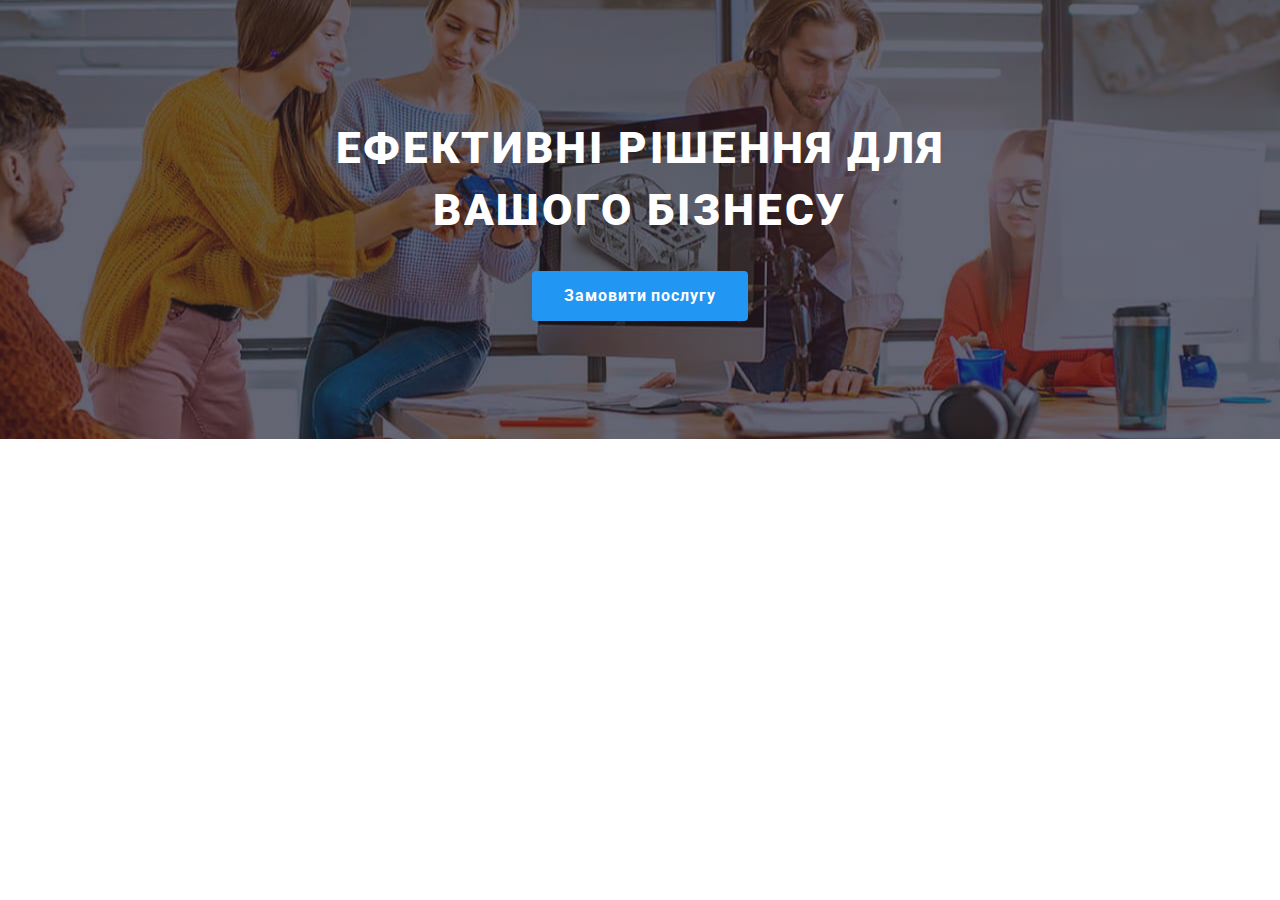
==== commit ca2db75a: "modalka" ====
--- a/index.html
+++ b/index.html
@@ -19,7 +19,7 @@
 		<link rel="stylesheet" href="./css/main.min.css" />
 	</head>
 	<body>
-		<header class="header">
+		<!-- <header class="header">
 			<div class="container header__container">
 				<nav class="navigation header__navigation">
 					<a class="logo logo__header" href="./index.html"> <span class="logo-h1">Web</span>Studio</a>
@@ -109,14 +109,14 @@
 
 			</div>
 			
-		</header>   
+		</header>    -->
 		<!-- <main>  -->
-			<!-- <section class="hero">
+			<section class="hero">
 				<div class="container hero__container">
 					<h1 class="hero__title">Ефективні рішення для вашого бізнесу</h1>
 					<button class="hero__button" type="button" data-modal-open> Замовити послугу </button>
 				</div>
-			</section>  -->
+			</section> 
 			<!-- <section class="benefits">
 				<div class="container benefits__container">
 					<h2 class="hidden">Наші переваги</h2>
@@ -509,7 +509,7 @@
 				</div>
 			</div>
 		</footer>  -->
-		<!-- <div class="backdrop is-hidden" data-modal>
+		<div class="backdrop is-hidden" data-modal>
 			<div class="modal">
 				<button type="button" class="modal-close" data-modal-close>
 					<svg class="modal-close-icon" width="11" height="11">
@@ -564,7 +564,7 @@
 			</div>
 		</div>
 
-		<script src="./js/modal.js"></script>  -->
-		<script src="./js/menu.js"></script>
+		<script src="./js/modal.js"></script> 
+		<!-- <script src="./js/menu.js"></script> -->
 	 </body>
 </html>   
--- a/css/main.min.css
+++ b/css/main.min.css
@@ -1 +1 @@
-:root{--main-text-color: #212121;--secondary-text-color: #757575;--main-white-color: #fff;--highlight-color: #2196f3;--secondary-white-color: #f5f4f5;--fill-color: #2f303a;--button-active-color: #188ce8;--card-border-color: #eee;--background-color: #f5f4fa;--icon-color: #afb1b8}h1,h2,h3,h4,h5,h6,p{margin:0}ul{list-style:none;margin:0;padding:0}img{display:block;width:100%}a{text-decoration:none;color:var(--main-text-color)}button{border:none;outline:none;display:block}.hidden{color:rgba(0,0,0,0);position:absolute;width:1px;height:1px;margin:-1px;border:0;padding:0;white-space:nowrap;-webkit-clip-path:inset(100%);clip-path:inset(100%);clip:rect(0 0 0 0);overflow:hidden}body{font-family:"Roboto",sans-serif;color:var(--main-text-color);font-size:14px;letter-spacing:.03em}.container{width:100%;padding-left:15px;padding-right:15px;margin:0 auto}@media screen and (min-width: 480px){.container{max-width:480px}}@media screen and (min-width: 768px){.container{max-width:768px}}@media screen and (min-width: 1200px){.container{max-width:1200px}}.modal{width:528px;min-height:580px;background-color:var(--main-white-color);-webkit-box-shadow:0px 1px 3px rgba(0,0,0,.12),0px 1px 1px rgba(0,0,0,.14),0px 2px 1px rgba(0,0,0,.2);box-shadow:0px 1px 3px rgba(0,0,0,.12),0px 1px 1px rgba(0,0,0,.14),0px 2px 1px rgba(0,0,0,.2);border-radius:4px;-webkit-transform:translate(-50%, -50%);transform:translate(-50%, -50%);position:absolute;top:50%;left:50%;padding:40px}.modal-close{position:absolute;right:10px;top:10px;width:30px;height:30px;border:1px solid rgba(0,0,0,.1);border-radius:50%;display:-webkit-box;display:-ms-flexbox;display:flex;-webkit-box-align:center;-ms-flex-align:center;align-items:center;-webkit-box-pack:center;-ms-flex-pack:center;justify-content:center;background-color:rgba(0,0,0,0);cursor:pointer;-webkit-transition:color 250ms cubic-bezier(0.4, 0, 0.2, 1),background-color 250ms cubic-bezier(0.4, 0, 0.2, 1);transition:color 250ms cubic-bezier(0.4, 0, 0.2, 1),background-color 250ms cubic-bezier(0.4, 0, 0.2, 1)}.modal-close:hover .modal-close-icon,.modal-close:focus .modal-close-icon{fill:var(--button-active-color)}.is-hidden{opacity:0;visibility:hidden;pointer-events:none}.modal-title{font-weight:700;font-size:20px;line-height:1.15;text-align:center;letter-spacing:.03em;margin-bottom:12px;color:var(--main-text-color)}.modal-field{position:relative;margin-bottom:10px}.modal-icon{position:absolute;left:12px;top:30px}.input-label{color:var(--secondary-text-color);font-weight:400}.check-text{font-size:14px;line-height:1.7;letter-spacing:.03em;color:var(--secondary-text-color);display:-webkit-box;display:-ms-flexbox;display:flex;-webkit-box-align:center;-ms-flex-align:center;align-items:center}.check-text span{width:16px;height:15px;background:var(--main-white-color);border:.2px solid var(--main-text-color);border-radius:2px;margin-right:7px;display:-webkit-box;display:-ms-flexbox;display:flex;-webkit-box-align:center;-ms-flex-align:center;align-items:center;-webkit-box-pack:center;-ms-flex-pack:center;justify-content:center;fill:rgba(0,0,0,0)}.modal-check:checked+.check-text span{background-color:var(--highlight-color);border:none;fill:var(--main-white-color)}.modal-check:focus+.check-text span{border-color:var(--highlight-color)}.check-modal-icon{margin-left:20px}.input-policy{color:var(--highlight-color);letter-spacing:.03em;font-size:14px;line-height:1.7;text-decoration:underline;margin-left:5px}.modal-input{width:100%;height:40px;margin-top:4px;border-radius:5px;border:1px solid rgba(33,33,33,.2);border-radius:4px;padding-left:42px;color:var(--main-text-color);outline:rgba(0,0,0,0)}.modal-input:focus{border-color:var(--highlight-color)}.modal-input:focus+.modal-icon{fill:var(--highlight-color)}.modal-comment{width:100%;height:120px;border:1px solid rgba(33,33,33,.2);border-radius:4px;resize:none;padding:16px 12px;margin-top:4px;margin-bottom:20px}.modal-comment:hover,.modal-comment:focus{outline-color:var(--highlight-color)}.modal-comment::-webkit-input-placeholder{font-size:12px;color:#303030;font-size:12px;line-height:1.16;letter-spacing:.01em;color:rgba(117,117,117,.5)}.modal-comment::-moz-placeholder{font-size:12px;color:#303030;font-size:12px;line-height:1.16;letter-spacing:.01em;color:rgba(117,117,117,.5)}.modal-comment:-ms-input-placeholder{font-size:12px;color:#303030;font-size:12px;line-height:1.16;letter-spacing:.01em;color:rgba(117,117,117,.5)}.modal-comment::-ms-input-placeholder{font-size:12px;color:#303030;font-size:12px;line-height:1.16;letter-spacing:.01em;color:rgba(117,117,117,.5)}.modal-comment::placeholder{font-size:12px;color:#303030;font-size:12px;line-height:1.16;letter-spacing:.01em;color:rgba(117,117,117,.5)}.comment{width:100%;height:120px;margin-top:28px}.input-button{width:200px;height:50px;font-weight:700;font-size:16px;line-height:1.8;-webkit-box-shadow:0px 4px 4px rgba(0,0,0,.15);box-shadow:0px 4px 4px rgba(0,0,0,.15);border-radius:4px;letter-spacing:.06em;color:var(--main-white-color);background-color:var(--highlight-color);cursor:pointer;margin-top:30px}.input-button:hover,.input-button:focus{background-color:var(--button-active-color);color:var(--main-white-color);-webkit-transition:color 250ms cubic-bezier(0.4, 0, 0.2, 1),background-color 250ms cubic-bezier(0.4, 0, 0.2, 1),-webkit-box-shadow 250ms cubic-bezier(0.4, 0, 0.2, 1);transition:color 250ms cubic-bezier(0.4, 0, 0.2, 1),background-color 250ms cubic-bezier(0.4, 0, 0.2, 1),-webkit-box-shadow 250ms cubic-bezier(0.4, 0, 0.2, 1);transition:color 250ms cubic-bezier(0.4, 0, 0.2, 1),background-color 250ms cubic-bezier(0.4, 0, 0.2, 1),box-shadow 250ms cubic-bezier(0.4, 0, 0.2, 1);transition:color 250ms cubic-bezier(0.4, 0, 0.2, 1),background-color 250ms cubic-bezier(0.4, 0, 0.2, 1),box-shadow 250ms cubic-bezier(0.4, 0, 0.2, 1),-webkit-box-shadow 250ms cubic-bezier(0.4, 0, 0.2, 1)}.header{border-bottom:1px solid var(--card-border-color)}.header__container{height:80px;display:-webkit-box;display:-ms-flexbox;display:flex;-webkit-box-align:center;-ms-flex-align:center;align-items:center}.header__navigation{display:-webkit-box;display:-ms-flexbox;display:flex;margin-right:auto;-webkit-box-align:center;-ms-flex-align:center;align-items:center}@media screen and (min-width: 768px){.header__navigation{display:-webkit-box;display:-ms-flexbox;display:flex}}.logo__header{margin-right:93px;font-family:"Raleway",sans-serif;font-size:26px;line-height:1.19;font-weight:700;letter-spacing:.03em}.logo-h1{color:var(--highlight-color)}.menu{display:none;gap:50px;padding-top:32px}@media screen and (min-width: 768px){.menu{display:-webkit-box;display:-ms-flexbox;display:flex}}@media screen and (min-width: 1200px){.menu{display:-webkit-box;display:-ms-flexbox;display:flex}}.current:after{display:block;content:"";width:108%;height:4px;border-radius:2px;background-color:var(--highlight-color);margin-top:28px;-webkit-transform:translateX(-4%);transform:translateX(-4%)}.menu__link{text-decoration:none;font-size:14px;font-weight:500;line-height:1.15;letter-spacing:.02em;color:var(--main-text-color);-webkit-transition:color 250ms cubic-bezier(0.4, 0, 0.2, 1);transition:color 250ms cubic-bezier(0.4, 0, 0.2, 1)}.menu .menu__link:hover,.menu .menu__link:focus{color:var(--highlight-color)}.menu .menu__link.current{color:var(--highlight-color)}.menu__contacts{display:none;gap:30px}@media screen and (min-width: 768px){.menu__contacts{display:block}}@media screen and (min-width: 1200px){.menu__contacts{display:-webkit-box;display:-ms-flexbox;display:flex}}.contacts-icon{margin-right:10px}.contacts__number:hover .contacts-icon{fill:var(--highlight-color)}.contacts__mail:hover .contacts-icon{fill:var(--highlight-color)}.contacts__mail{display:-webkit-box;display:-ms-flexbox;display:flex;-webkit-box-align:center;-ms-flex-align:center;align-items:center;list-style:none;color:var(--secondary-text-color);-webkit-transition:color 250ms cubic-bezier(0.4, 0, 0.2, 1);transition:color 250ms cubic-bezier(0.4, 0, 0.2, 1)}.contacts__mail:hover,.contacts__mail:focus{color:var(--highlight-color)}@media screen and (min-width: 768px){.contacts__mail{padding-bottom:10px}}.contacts__number{display:-webkit-box;display:-ms-flexbox;display:flex;-webkit-box-align:center;-ms-flex-align:center;align-items:center;list-style:none;color:var(--secondary-text-color);-webkit-transition:color 250ms cubic-bezier(0.4, 0, 0.2, 1);transition:color 250ms cubic-bezier(0.4, 0, 0.2, 1)}.contacts__number:hover,.contacts__number:focus{color:var(--highlight-color)}.menu-open{margin-left:auto;background-color:rgba(0,0,0,0)}@media screen and (min-width: 768px){.menu-open{display:none}}.mob-menu{display:-webkit-box;display:-ms-flexbox;display:flex;-webkit-box-pack:justify;-ms-flex-pack:justify;justify-content:space-between;-webkit-box-orient:vertical;-webkit-box-direction:normal;-ms-flex-direction:column;flex-direction:column;position:fixed;top:0;z-index:100;width:100%;height:100%;background-color:var(--main-white-color);padding:48px 40px}@media screen and (min-width: 768px){.mob-menu{display:none}}.menu-close{position:absolute;top:10px;right:15px;background-color:rgba(0,0,0,0)}.menu-close:hover{fill:var(--highlight-color);cursor:pointer}.menu-list{display:-webkit-box;display:-ms-flexbox;display:flex;-webkit-box-orient:vertical;-webkit-box-direction:normal;-ms-flex-direction:column;flex-direction:column;gap:32px}.menu-list__link{font-weight:500;font-size:40px;line-height:1.17;letter-spacing:.02em;color:var(--main-text-color)}.menu-list__link:active{color:var(--highlight-color)}.menu-list__link:hover,.menu-list__link:focus{color:var(--highlight-color)}.name{color:var(--highlight-color)}.mob-list-contacts{display:-webkit-box;display:-ms-flexbox;display:flex;-webkit-box-orient:vertical;-webkit-box-direction:normal;-ms-flex-direction:column;flex-direction:column;gap:32px}.mob-menu__tel{font-weight:500;font-size:20px;line-height:1.17;letter-spacing:.02em;color:var(--highlight-color)}@media screen and (min-width: 480px){.mob-menu__tel{font-size:34px}}.mob-menu__tel:hover,.mob-menu__tel:focus{color:var(--secondary-text-color)}.mob-menu__email{font-weight:500;font-size:18px;line-height:1.16;letter-spacing:.02em;color:var(--secondary-text-color)}@media screen and (min-width: 480px){.mob-menu__email{font-size:24px}}.mob-menu__email:hover,.mob-menu__email:focus{color:var(--highlight-color)}.mob-soc{display:-webkit-box;display:-ms-flexbox;display:flex;gap:10px;-ms-flex-wrap:wrap;flex-wrap:wrap;margin-top:64px}.mob-soc__link{font-weight:500;font-size:18px;line-height:1.2;letter-spacing:.02em;color:var(--highlight-color)}.mob-soc__link:hover,.mob-soc__link:focus{color:var(--secondary-text-color)}.mob-soc__item:not(:last-child){padding-right:10px;border-right:1px solid rgba(33,33,33,.2)}.hero{background-image:-webkit-gradient(linear, left top, left bottom, from(rgba(47, 48, 58, 0.4)), to(rgba(47, 48, 58, 0.4))),url(../img/hero-bg-mob.jpg);background-image:linear-gradient(rgba(47, 48, 58, 0.4), rgba(47, 48, 58, 0.4)),url(../img/hero-bg-mob.jpg);background-repeat:no-repeat;background-position:center;padding-top:118px;padding-bottom:118px}@media(min-device-pixel-ratio: 2),(-webkit-min-device-pixel-ratio: 2),(min-resolution: 192dpi),(min-resolution: 2dppx){.hero{background-image:-webkit-gradient(linear, left top, left bottom, from(rgba(47, 48, 58, 0.4)), to(rgba(47, 48, 58, 0.4))),url(../img/hero-bg-mob-2x.jpg);background-image:linear-gradient(rgba(47, 48, 58, 0.4), rgba(47, 48, 58, 0.4)),url(../img/hero-bg-mob-2x.jpg)}}@media screen and (min-width: 481px){.hero{background-image:-webkit-gradient(linear, left top, left bottom, from(rgba(47, 48, 58, 0.4)), to(rgba(47, 48, 58, 0.4))),url(../img/hero-bg-tab.jpg);background-image:linear-gradient(rgba(47, 48, 58, 0.4), rgba(47, 48, 58, 0.4)),url(../img/hero-bg-tab.jpg)}}@media screen and (min-width: 481px)and (min-device-pixel-ratio: 2),screen and (min-width: 481px)and (-webkit-min-device-pixel-ratio: 2),screen and (min-width: 481px)and (min-resolution: 192dpi),screen and (min-width: 481px)and (min-resolution: 2dppx){.hero{background-image:-webkit-gradient(linear, left top, left bottom, from(rgba(47, 48, 58, 0.4)), to(rgba(47, 48, 58, 0.4))),url(../img/hero-bg-tab-2x.jpg);background-image:linear-gradient(rgba(47, 48, 58, 0.4), rgba(47, 48, 58, 0.4)),url(../img/hero-bg-tab-2x.jpg)}}@media screen and (min-width: 769px){.hero{background-image:-webkit-gradient(linear, left top, left bottom, from(rgba(47, 48, 58, 0.4)), to(rgba(47, 48, 58, 0.4))),url(../img/hero.jpg);background-image:linear-gradient(rgba(47, 48, 58, 0.4), rgba(47, 48, 58, 0.4)),url(../img/hero.jpg)}}@media screen and (min-width: 769px)and (min-device-pixel-ratio: 2),screen and (min-width: 769px)and (-webkit-min-device-pixel-ratio: 2),screen and (min-width: 769px)and (min-resolution: 192dpi),screen and (min-width: 769px)and (min-resolution: 2dppx){.hero{background-image:-webkit-gradient(linear, left top, left bottom, from(rgba(47, 48, 58, 0.4)), to(rgba(47, 48, 58, 0.4))),url(../img/hero-bg-desktop-2x.jpg);background-image:linear-gradient(rgba(47, 48, 58, 0.4), rgba(47, 48, 58, 0.4)),url(../img/hero-bg-desktop-2x.jpg)}}section{display:block}.hero__title{color:var(--main-white-color);font-size:20px;line-height:1.6;font-weight:900;text-transform:uppercase;letter-spacing:.06em;text-align:center;margin:0 auto;margin-bottom:30px}@media screen and (min-width: 481px){.hero__title{font-size:26px}}@media screen and (min-width: 769px){.hero__title{font-size:26px;width:696px}}@media screen and (min-width: 1200px){.hero__title{font-size:44px;line-height:1.4;width:696px}}.hero__button{width:216px;height:50px;background-color:var(--highlight-color);font-size:16px;font-weight:700;line-height:1.875;letter-spacing:.06em;color:var(--main-white-color);border-radius:4px;cursor:pointer;font-family:inherit;-webkit-transition:background-color 250ms cubic-bezier(0.4, 0, 0.2, 1),color 250ms cubic-bezier(0.4, 0, 0.2, 1);transition:background-color 250ms cubic-bezier(0.4, 0, 0.2, 1),color 250ms cubic-bezier(0.4, 0, 0.2, 1)}.hero__button:hover{background-color:var(--button-active-color);color:var(--main-white-color)}.hero__button:focus{background-color:var(--button-active-color);color:var(--main-white-color)}.hero__button:active{background-color:var(--button-active-color);color:var(--main-white-color)}.benefits{padding-top:60px;padding-bottom:60px}.benefits__list{display:-webkit-box;display:-ms-flexbox;display:flex;-ms-flex-wrap:wrap;flex-wrap:wrap;gap:30px}.benefits__content{width:100%;line-height:1.71;letter-spacing:.03em;color:var(--secondary-text-color)}@media screen and (min-width: 768px){.benefits__content{width:calc((100% - 30px)/2)}}@media screen and (min-width: 1200px){.benefits__content{width:calc((100% - 90px)/4)}}.svg-icon-style{display:-webkit-box;display:-ms-flexbox;display:flex;-webkit-box-align:center;-ms-flex-align:center;align-items:center;-webkit-box-pack:center;-ms-flex-pack:center;justify-content:center;background-color:var(--background-color);width:100%;height:120px;margin-bottom:30px}.benefits__name{font-weight:700;font-size:14px;line-height:1.14;letter-spacing:.03em;text-transform:uppercase;color:var(--main-text-color);margin-bottom:10px;text-align:center}@media screen and (min-width: 768px){.benefits__name{text-align:left}}@media screen and (min-width: 1200px){.benefits__name{text-align:left}}.benefits__descr{font-size:14px;line-height:1.7;letter-spacing:.03em;color:var(--secondary-text-color)}.our__works{text-align:center;width:100%;padding-bottom:94px;display:none}@media screen and (min-width: 1200px){.our__works{display:block}}.works__title{font-weight:700;font-size:36px;line-height:1,1666;text-align:center;letter-spacing:.03em;color:var(--main-text-color);margin-bottom:50px}.images__block{display:-webkit-box;display:-ms-flexbox;display:flex;-webkit-box-pack:center;-ms-flex-pack:center;justify-content:center;gap:30px}.images__item{list-style:none;position:relative}.images__text{position:absolute;display:-webkit-box;display:-ms-flexbox;display:flex;text-align:center;-webkit-box-pack:center;-ms-flex-pack:center;justify-content:center;-webkit-box-align:center;-ms-flex-align:center;align-items:center;right:0;bottom:0;width:100%;height:70px;font-weight:700;font-size:14px;line-height:1.14;letter-spacing:.03em;text-transform:uppercase;background-color:rgba(47,48,58,.8);color:var(--main-white-color)}.sec-four{background-color:var(--secondary-white-color);padding-top:60px;padding-bottom:60px}@media screen and (min-width: 768px){.sec-four{padding-top:100px;padding-bottom:100px}}@media screen and (min-width: 1200px){.sec-four{padding-top:120px;padding-bottom:120px}}.cards{display:-webkit-box;display:-ms-flexbox;display:flex;-ms-flex-wrap:wrap;flex-wrap:wrap;gap:30px}.card{background-color:var(--main-white-color);-webkit-box-shadow:0px 1px 3px rgba(0,0,0,.12),0px 1px 1px rgba(0,0,0,.14),0px 2px 1px rgba(0,0,0,.2);box-shadow:0px 1px 3px rgba(0,0,0,.12),0px 1px 1px rgba(0,0,0,.14),0px 2px 1px rgba(0,0,0,.2);border-radius:0px 0px 4px 4px;list-style:none}.our-team{padding:30px 0}.card-name{font-weight:500;font-size:16px;line-height:1.19;text-align:center;letter-spacing:.03em;color:var(--main-text-color);margin-bottom:10px}.job{color:var(--secondary-text-color);font-size:16px;font-weight:400;letter-spacing:.03em;text-align:center}.social-icons-list{display:-webkit-box;display:-ms-flexbox;display:flex;-webkit-box-pack:center;-ms-flex-pack:center;justify-content:center;margin-top:16px;gap:10px}.social-icons-item{height:44px}.social-media-icons{fill:var(--icon-color);-webkit-transition:fill 250ms,background-color 250ms cubic-bezier(0.4, 0, 0.2, 1);transition:fill 250ms,background-color 250ms cubic-bezier(0.4, 0, 0.2, 1)}.social-icons-link:hover .social-media-icons,.social-icons-link:focus .social-media-icons{fill:#fff}.social-icons-link{display:-webkit-box;display:-ms-flexbox;display:flex;-webkit-box-align:center;-ms-flex-align:center;align-items:center;-webkit-box-pack:center;-ms-flex-pack:center;justify-content:center;width:44px;height:100%;border-radius:100%;background:rgba(255,255,255,.1);-webkit-transition:background-color 250ms cubic-bezier(0.4, 0, 0.2, 1),color 250ms cubic-bezier(0.4, 0, 0.2, 1);transition:background-color 250ms cubic-bezier(0.4, 0, 0.2, 1),color 250ms cubic-bezier(0.4, 0, 0.2, 1)}.social-icons-link:hover,.social-icons-link:focus{background-color:var(--highlight-color)}.clients{padding-top:60px;padding-bottom:60px}.clients-header{font-weight:700;font-size:36px;line-height:1.17;text-align:center;letter-spacing:.03em;color:var(--main-text-color);margin-bottom:30px}.clients-icons{display:-webkit-box;display:-ms-flexbox;display:flex;-ms-flex-wrap:wrap;flex-wrap:wrap;-webkit-box-pack:center;-ms-flex-pack:center;justify-content:center;gap:30px;fill:var(--icon-color)}.clients-icons-link:hover .clients-icons,.clients-icons-link:focus .clients-icons{fill:var(--highlight-color)}.clients-icons-list{width:100%;height:92px}@media screen and (min-width: 480px){.clients-icons-list{width:calc((100% - 30px)/2)}}@media screen and (min-width: 768px){.clients-icons-list{width:calc((100% - 60px)/3)}}@media screen and (min-width: 1200px){.clients-icons-list{width:calc((100% - 150px)/6)}}.clients-icons-link{display:-webkit-box;display:-ms-flexbox;display:flex;-webkit-box-align:center;-ms-flex-align:center;align-items:center;-webkit-box-pack:center;-ms-flex-pack:center;justify-content:center;width:100%;height:100%;border:1px solid var(--icon-color);border-radius:4px;-webkit-transition:fill 250ms cubic-bezier(0.4, 0, 0.2, 1),background-color 250ms cubic-bezier(0.4, 0, 0.2, 1);transition:fill 250ms cubic-bezier(0.4, 0, 0.2, 1),background-color 250ms cubic-bezier(0.4, 0, 0.2, 1)}.clients-icons-link:hover,.clients-icons-link:focus{border:1px solid var(--highlight-color)}.sec-one-portfolio{padding-top:94px;padding-bottom:94px}.button-list{display:-webkit-box;display:-ms-flexbox;display:flex;-webkit-box-orient:horizontal;-webkit-box-direction:normal;-ms-flex-direction:row;flex-direction:row;list-style:none;font-family:inherit;-webkit-box-pack:center;-ms-flex-pack:center;justify-content:center;margin-bottom:34px}.button-portfolio{width:auto;height:38px;background-color:var(--secondary-white-color);color:var(--main-text-color);border-radius:4px;padding:6px 22px;font-size:16px;line-height:1.63;letter-spacing:.03em;font-weight:600;text-align:center;cursor:pointer;font-family:inherit;margin-right:8px;-webkit-transition:color 250ms cubic-bezier(0.4, 0, 0.2, 1),background-color 250ms cubic-bezier(0.4, 0, 0.2, 1),-webkit-box-shadow 250ms cubic-bezier(0.4, 0, 0.2, 1);transition:color 250ms cubic-bezier(0.4, 0, 0.2, 1),background-color 250ms cubic-bezier(0.4, 0, 0.2, 1),-webkit-box-shadow 250ms cubic-bezier(0.4, 0, 0.2, 1);transition:color 250ms cubic-bezier(0.4, 0, 0.2, 1),box-shadow 250ms cubic-bezier(0.4, 0, 0.2, 1),background-color 250ms cubic-bezier(0.4, 0, 0.2, 1);transition:color 250ms cubic-bezier(0.4, 0, 0.2, 1),box-shadow 250ms cubic-bezier(0.4, 0, 0.2, 1),background-color 250ms cubic-bezier(0.4, 0, 0.2, 1),-webkit-box-shadow 250ms cubic-bezier(0.4, 0, 0.2, 1)}.button-portfolio:hover,.button-portfolio:focus{background-color:var(--highlight-color);color:var(--main-white-color);-webkit-box-shadow:0px 3px 1px rgba(0,0,0,.1),0px 1px 2px rgba(0,0,0,.08),0px 2px 2px rgba(0,0,0,.12);box-shadow:0px 3px 1px rgba(0,0,0,.1),0px 1px 2px rgba(0,0,0,.08),0px 2px 2px rgba(0,0,0,.12)}.button-portfolio:active{background-color:var(--button-active-color);color:var(--main-white-color)}.portfolio-cards{display:-webkit-box;display:-ms-flexbox;display:flex;-ms-flex-wrap:wrap;flex-wrap:wrap;gap:30px}.portfolio-card{background-color:var(--main-white-color);-ms-flex-preferred-size:calc((100% - 60px)/3);flex-basis:calc((100% - 60px)/3)}.portfolio-card:hover{-webkit-box-shadow:0px 1px 1px rgba(0,0,0,.12),0px 4px 4px rgba(0,0,0,.06),1px 4px 6px rgba(0,0,0,.16);box-shadow:0px 1px 1px rgba(0,0,0,.12),0px 4px 4px rgba(0,0,0,.06),1px 4px 6px rgba(0,0,0,.16)}.portfolio-wrapper-card{position:relative;overflow:hidden}.portfolio-cards-link{display:block}.portfolio-name-type{padding:20px 24px;border:1px solid var(--card-border-color);border-top:none}.portfolio-card-text{position:absolute;top:0;background-color:rgba(33,150,243,.9);color:var(--main-white-color);font-size:18px;line-height:1.5;letter-spacing:.03em;padding:63px 40px;-webkit-transform:translateY(100%);transform:translateY(100%);-webkit-transition:-webkit-transform 250ms cubic-bezier(0.4, 0, 0.2, 1);transition:-webkit-transform 250ms cubic-bezier(0.4, 0, 0.2, 1);transition:transform 250ms cubic-bezier(0.4, 0, 0.2, 1);transition:transform 250ms cubic-bezier(0.4, 0, 0.2, 1), -webkit-transform 250ms cubic-bezier(0.4, 0, 0.2, 1)}.portfolio-card:hover .portfolio-card-text{-webkit-transform:translateY(0);transform:translateY(0)}.portfolio-cards-link:focus .portfolio-card-text{-webkit-transform:translateY(0);transform:translateY(0)}.portfolio-name{margin-bottom:4px;font-weight:700;font-size:18px;line-height:2;letter-spacing:.06em;color:var(--main-text-color)}.portfolio-type{color:var(--secondary-text-color);font-size:16px;letter-spacing:.03em;line-height:2}.footer{padding:60px 0;background-color:var(--fill-color)}.footer-content{gap:9px;display:-webkit-box;display:-ms-flexbox;display:flex;-ms-flex-wrap:wrap;flex-wrap:wrap;-webkit-box-orient:vertical;-webkit-box-direction:normal;-ms-flex-direction:column;flex-direction:column}.text-logo-footer{font-family:"Raleway",sans-serif;font-size:24px;line-height:1.17;font-weight:700;letter-spacing:.03em;color:var(--main-white-color);margin-bottom:20px;display:inline-block}.footer-icons{width:44px;height:44px}.footer-elem-item{list-style:none;font-style:normal}.footer-link-address{color:var(--main-white-color);letter-spacing:.03em;font-size:14px;line-height:1.7;-webkit-transition:color 250ms cubic-bezier(0.4, 0, 0.2, 1);transition:color 250ms cubic-bezier(0.4, 0, 0.2, 1)}.footer-link-address:hover,.footer-link-address:focus{color:var(--highlight-color)}.footer-links{font-family:"Roboto",sans-serif;color:var(--secondary-text-color);font-size:14px;line-height:1.7;letter-spacing:.03em;-webkit-transition:color 250ms cubic-bezier(0.4, 0, 0.2, 1);transition:color 250ms cubic-bezier(0.4, 0, 0.2, 1)}.footer-links:hover,.footer-links:focus{color:var(--highlight-color)}.social-footer-wrap .social-media-icons{fill:#fff}.join-us-header{font-weight:700;font-size:14px;line-height:1.14;letter-spacing:.03em;text-transform:uppercase;color:var(--main-white-color)}.container-wrap{display:-webkit-box;display:-ms-flexbox;display:flex;gap:93px;-webkit-box-align:baseline;-ms-flex-align:baseline;align-items:baseline}.backdrop{position:fixed;top:0;width:100%;height:100%;background-color:rgba(0,0,0,.2)}.footer-form{display:-webkit-box;display:-ms-flexbox;display:flex;gap:12px}.sign-title{font-weight:700;font-size:14px;line-height:1.14;letter-spacing:.03em;text-transform:uppercase;color:var(--main-white-color);margin-bottom:20px}.input-footer{width:358px;height:50px;border:1px solid rgba(255,255,255,.3);-webkit-filter:drop-shadow(0px 4px 4px rgba(0, 0, 0, 0.15));filter:drop-shadow(0px 4px 4px rgba(0, 0, 0, 0.15));border-radius:4px;background-color:var(--fill-color);color:var(--main-white-color);padding-left:15px}.input-footer:focus{outline-color:var(--highlight-color)}.input-footer:hover{border-color:var(--highlight-color)}.input-button-footer{width:200px;height:50px;-webkit-box-shadow:0px 4px 4px rgba(0,0,0,.15);box-shadow:0px 4px 4px rgba(0,0,0,.15);border-radius:4px;background-color:var(--highlight-color);font-weight:700;font-size:16px;line-height:1.8;display:-webkit-box;display:-ms-flexbox;display:flex;-webkit-box-align:center;-ms-flex-align:center;align-items:center;letter-spacing:.06em;color:var(--main-white-color);-webkit-box-pack:center;-ms-flex-pack:center;justify-content:center;gap:10px;cursor:pointer}.input-button-footer:hover,.input-button-footer:focus{background-color:var(--button-active-color);color:var(--main-white-color);-webkit-transition:color 250ms cubic-bezier(0.4, 0, 0.2, 1),background-color 250ms cubic-bezier(0.4, 0, 0.2, 1);transition:color 250ms cubic-bezier(0.4, 0, 0.2, 1),background-color 250ms cubic-bezier(0.4, 0, 0.2, 1)}.modal-icon-footer{fill:var(--main-white-color)}/*# sourceMappingURL=main.min.css.map */+:root{--main-text-color: #212121;--secondary-text-color: #757575;--main-white-color: #fff;--highlight-color: #2196f3;--secondary-white-color: #f5f4f5;--fill-color: #2f303a;--button-active-color: #188ce8;--card-border-color: #eee;--background-color: #f5f4fa;--icon-color: #afb1b8}h1,h2,h3,h4,h5,h6,p{margin:0}ul{list-style:none;margin:0;padding:0}img{display:block;width:100%}a{text-decoration:none;color:var(--main-text-color)}button{border:none;outline:none;display:block}.hidden{color:rgba(0,0,0,0);position:absolute;width:1px;height:1px;margin:-1px;border:0;padding:0;white-space:nowrap;-webkit-clip-path:inset(100%);clip-path:inset(100%);clip:rect(0 0 0 0);overflow:hidden}body{font-family:"Roboto",sans-serif;color:var(--main-text-color);font-size:14px;letter-spacing:.03em}.container{width:100%;padding-left:15px;padding-right:15px;margin:0 auto}@media screen and (min-width: 480px){.container{max-width:480px}}@media screen and (min-width: 768px){.container{max-width:768px}}@media screen and (min-width: 1200px){.container{max-width:1200px}}.modal{width:450px;min-height:609px;background-color:var(--main-white-color);-webkit-box-shadow:0px 1px 3px rgba(0,0,0,.12),0px 1px 1px rgba(0,0,0,.14),0px 2px 1px rgba(0,0,0,.2);box-shadow:0px 1px 3px rgba(0,0,0,.12),0px 1px 1px rgba(0,0,0,.14),0px 2px 1px rgba(0,0,0,.2);border-radius:4px;-webkit-transform:translate(-50%, -50%);transform:translate(-50%, -50%);position:absolute;top:50%;left:50%;padding:40px}@media screen and (min-width: 768px){.modal{width:528px;height:581px}}@media screen and (min-width: 1200px){.modal{width:528px;height:581px}}.modal-close{position:absolute;right:10px;top:10px;width:30px;height:30px;border:1px solid rgba(0,0,0,.1);border-radius:50%;display:-webkit-box;display:-ms-flexbox;display:flex;-webkit-box-align:center;-ms-flex-align:center;align-items:center;-webkit-box-pack:center;-ms-flex-pack:center;justify-content:center;background-color:rgba(0,0,0,0);cursor:pointer;-webkit-transition:color 250ms cubic-bezier(0.4, 0, 0.2, 1),background-color 250ms cubic-bezier(0.4, 0, 0.2, 1);transition:color 250ms cubic-bezier(0.4, 0, 0.2, 1),background-color 250ms cubic-bezier(0.4, 0, 0.2, 1)}.modal-close:hover .modal-close-icon,.modal-close:focus .modal-close-icon{fill:var(--button-active-color)}.is-hidden{opacity:0;visibility:hidden;pointer-events:none}.modal-title{font-weight:700;font-size:20px;line-height:1.15;text-align:center;letter-spacing:.03em;margin-bottom:12px;color:var(--main-text-color)}@media screen and (min-width: 769px){.modal-title{font-weight:700;font-size:20px;line-height:1.5;text-align:center;letter-spacing:.03em;color:var(--main-text-color)}}@media screen and (min-width: 1200px){.modal-title{font-weight:700;font-size:20px;line-height:1.15;text-align:center;letter-spacing:.03em;color:var(--main-text-color)}}.modal-field{position:relative;margin-bottom:10px}.modal-icon{position:absolute;left:12px;top:30px}.input-label{color:var(--secondary-text-color);font-weight:400;font-size:12px;line-height:1.1666666667;letter-spacing:.01em;margin-bottom:4px}.check-text{display:-webkit-box;display:-ms-flexbox;display:flex;-webkit-box-align:center;-ms-flex-align:center;align-items:center;font-size:12px;line-height:1.1666666667;letter-spacing:.03em;color:var(--secondary-text-color)}@media screen and (min-width: 1200px){.check-text{font-size:14px;line-height:1.7142857143}}@media screen and (min-width: 769px){.check-text{font-size:12px;line-height:1.1666666667}}.check-text span{width:16px;height:15px;background:var(--main-white-color);border:.2px solid var(--main-text-color);border-radius:2px;margin-right:7px;display:-webkit-box;display:-ms-flexbox;display:flex;-webkit-box-align:center;-ms-flex-align:center;align-items:center;-webkit-box-pack:center;-ms-flex-pack:center;justify-content:center;fill:rgba(0,0,0,0)}.modal-check:checked+.check-text span{background-color:var(--highlight-color);border:none;fill:var(--main-white-color)}.modal-check:focus+.check-text span{border-color:var(--highlight-color)}.check-modal-icon{margin-left:20px}.input-policy{color:var(--highlight-color);letter-spacing:.03em;font-size:14px;line-height:1.7;text-decoration:underline;margin-left:5px}@media screen and (min-width: 1200px){.input-policy{font-size:14px;line-height:1.7142857143}}@media screen and (min-width: 769px){.input-policy{font-size:12px;line-height:1.1666666667}}.modal-input{width:100%;height:40px;margin-top:4px;border-radius:5px;border:1px solid rgba(33,33,33,.2);border-radius:4px;padding-left:42px;color:var(--main-text-color);outline:rgba(0,0,0,0)}.modal-input:focus{border-color:var(--highlight-color)}.modal-input:focus+.modal-icon{fill:var(--highlight-color)}.modal-comment{width:100%;height:120px;border:1px solid rgba(33,33,33,.2);border-radius:4px;resize:none;padding:16px 12px;margin-top:4px;margin-bottom:20px}.modal-comment:hover,.modal-comment:focus{outline-color:var(--highlight-color)}.modal-comment::-webkit-input-placeholder{color:#303030;font-size:14px;line-height:1.1428571429;letter-spacing:.01em;color:rgba(117,117,117,.5)}.modal-comment::-moz-placeholder{color:#303030;font-size:14px;line-height:1.1428571429;letter-spacing:.01em;color:rgba(117,117,117,.5)}.modal-comment:-ms-input-placeholder{color:#303030;font-size:14px;line-height:1.1428571429;letter-spacing:.01em;color:rgba(117,117,117,.5)}.modal-comment::-ms-input-placeholder{color:#303030;font-size:14px;line-height:1.1428571429;letter-spacing:.01em;color:rgba(117,117,117,.5)}.modal-comment::placeholder{color:#303030;font-size:14px;line-height:1.1428571429;letter-spacing:.01em;color:rgba(117,117,117,.5)}.comment{width:100%;height:120px;margin-top:28px}.input-button{display:block;margin:0 auto;width:200px;height:50px;font-weight:700;font-size:16px;line-height:1.8;-webkit-box-shadow:0px 4px 4px rgba(0,0,0,.15);box-shadow:0px 4px 4px rgba(0,0,0,.15);border-radius:4px;letter-spacing:.06em;color:var(--main-white-color);background-color:var(--highlight-color);cursor:pointer;margin-top:30px}.input-button:hover,.input-button:focus{background-color:var(--button-active-color);color:var(--main-white-color);-webkit-transition:color 250ms cubic-bezier(0.4, 0, 0.2, 1),background-color 250ms cubic-bezier(0.4, 0, 0.2, 1),-webkit-box-shadow 250ms cubic-bezier(0.4, 0, 0.2, 1);transition:color 250ms cubic-bezier(0.4, 0, 0.2, 1),background-color 250ms cubic-bezier(0.4, 0, 0.2, 1),-webkit-box-shadow 250ms cubic-bezier(0.4, 0, 0.2, 1);transition:color 250ms cubic-bezier(0.4, 0, 0.2, 1),background-color 250ms cubic-bezier(0.4, 0, 0.2, 1),box-shadow 250ms cubic-bezier(0.4, 0, 0.2, 1);transition:color 250ms cubic-bezier(0.4, 0, 0.2, 1),background-color 250ms cubic-bezier(0.4, 0, 0.2, 1),box-shadow 250ms cubic-bezier(0.4, 0, 0.2, 1),-webkit-box-shadow 250ms cubic-bezier(0.4, 0, 0.2, 1)}.header{border-bottom:1px solid var(--card-border-color)}.header__container{height:80px;display:-webkit-box;display:-ms-flexbox;display:flex;-webkit-box-align:center;-ms-flex-align:center;align-items:center}.header__navigation{display:-webkit-box;display:-ms-flexbox;display:flex;margin-right:auto;-webkit-box-align:center;-ms-flex-align:center;align-items:center}@media screen and (min-width: 768px){.header__navigation{display:-webkit-box;display:-ms-flexbox;display:flex}}.logo__header{margin-right:93px;font-family:"Raleway",sans-serif;font-size:26px;line-height:1.19;font-weight:700;letter-spacing:.03em}.logo-h1{color:var(--highlight-color)}.menu{display:none;gap:50px;padding-top:32px}@media screen and (min-width: 768px){.menu{display:-webkit-box;display:-ms-flexbox;display:flex}}@media screen and (min-width: 1200px){.menu{display:-webkit-box;display:-ms-flexbox;display:flex}}.current:after{display:block;content:"";width:108%;height:4px;border-radius:2px;background-color:var(--highlight-color);margin-top:28px;-webkit-transform:translateX(-4%);transform:translateX(-4%)}.menu__link{text-decoration:none;font-size:14px;font-weight:500;line-height:1.15;letter-spacing:.02em;color:var(--main-text-color);-webkit-transition:color 250ms cubic-bezier(0.4, 0, 0.2, 1);transition:color 250ms cubic-bezier(0.4, 0, 0.2, 1)}.menu .menu__link:hover,.menu .menu__link:focus{color:var(--highlight-color)}.menu .menu__link.current{color:var(--highlight-color)}.menu__contacts{display:none;gap:30px}@media screen and (min-width: 768px){.menu__contacts{display:block}}@media screen and (min-width: 1200px){.menu__contacts{display:-webkit-box;display:-ms-flexbox;display:flex}}.contacts-icon{margin-right:10px}.contacts__number:hover .contacts-icon{fill:var(--highlight-color)}.contacts__mail:hover .contacts-icon{fill:var(--highlight-color)}.contacts__mail{display:-webkit-box;display:-ms-flexbox;display:flex;-webkit-box-align:center;-ms-flex-align:center;align-items:center;list-style:none;color:var(--secondary-text-color);-webkit-transition:color 250ms cubic-bezier(0.4, 0, 0.2, 1);transition:color 250ms cubic-bezier(0.4, 0, 0.2, 1)}.contacts__mail:hover,.contacts__mail:focus{color:var(--highlight-color)}@media screen and (min-width: 768px){.contacts__mail{padding-bottom:10px}}.contacts__number{display:-webkit-box;display:-ms-flexbox;display:flex;-webkit-box-align:center;-ms-flex-align:center;align-items:center;list-style:none;color:var(--secondary-text-color);-webkit-transition:color 250ms cubic-bezier(0.4, 0, 0.2, 1);transition:color 250ms cubic-bezier(0.4, 0, 0.2, 1)}.contacts__number:hover,.contacts__number:focus{color:var(--highlight-color)}.menu-open{margin-left:auto;background-color:rgba(0,0,0,0)}@media screen and (min-width: 768px){.menu-open{display:none}}.mob-menu{display:-webkit-box;display:-ms-flexbox;display:flex;-webkit-box-pack:justify;-ms-flex-pack:justify;justify-content:space-between;-webkit-box-orient:vertical;-webkit-box-direction:normal;-ms-flex-direction:column;flex-direction:column;position:fixed;top:0;z-index:100;width:100%;height:100%;background-color:var(--main-white-color);padding:48px 40px}@media screen and (min-width: 768px){.mob-menu{display:none}}.menu-close{position:absolute;top:10px;right:15px;background-color:rgba(0,0,0,0)}.menu-close:hover{fill:var(--highlight-color);cursor:pointer}.menu-list{display:-webkit-box;display:-ms-flexbox;display:flex;-webkit-box-orient:vertical;-webkit-box-direction:normal;-ms-flex-direction:column;flex-direction:column;gap:32px}.menu-list__link{font-weight:500;font-size:40px;line-height:1.17;letter-spacing:.02em;color:var(--main-text-color)}.menu-list__link:active{color:var(--highlight-color)}.menu-list__link:hover,.menu-list__link:focus{color:var(--highlight-color)}.name{color:var(--highlight-color)}.mob-list-contacts{display:-webkit-box;display:-ms-flexbox;display:flex;-webkit-box-orient:vertical;-webkit-box-direction:normal;-ms-flex-direction:column;flex-direction:column;gap:32px}.mob-menu__tel{font-weight:500;font-size:20px;line-height:1.17;letter-spacing:.02em;color:var(--highlight-color)}@media screen and (min-width: 480px){.mob-menu__tel{font-size:34px}}.mob-menu__tel:hover,.mob-menu__tel:focus{color:var(--secondary-text-color)}.mob-menu__email{font-weight:500;font-size:18px;line-height:1.16;letter-spacing:.02em;color:var(--secondary-text-color)}@media screen and (min-width: 480px){.mob-menu__email{font-size:24px}}.mob-menu__email:hover,.mob-menu__email:focus{color:var(--highlight-color)}.mob-soc{display:-webkit-box;display:-ms-flexbox;display:flex;gap:10px;-ms-flex-wrap:wrap;flex-wrap:wrap;margin-top:64px}.mob-soc__link{font-weight:500;font-size:18px;line-height:1.2;letter-spacing:.02em;color:var(--highlight-color)}.mob-soc__link:hover,.mob-soc__link:focus{color:var(--secondary-text-color)}.mob-soc__item:not(:last-child){padding-right:10px;border-right:1px solid rgba(33,33,33,.2)}.hero{background-image:-webkit-gradient(linear, left top, left bottom, from(rgba(47, 48, 58, 0.4)), to(rgba(47, 48, 58, 0.4))),url(../img/hero-bg-mob.jpg);background-image:linear-gradient(rgba(47, 48, 58, 0.4), rgba(47, 48, 58, 0.4)),url(../img/hero-bg-mob.jpg);background-repeat:no-repeat;background-position:center;padding-top:118px;padding-bottom:118px}@media(min-device-pixel-ratio: 2),(-webkit-min-device-pixel-ratio: 2),(min-resolution: 192dpi),(min-resolution: 2dppx){.hero{background-image:-webkit-gradient(linear, left top, left bottom, from(rgba(47, 48, 58, 0.4)), to(rgba(47, 48, 58, 0.4))),url(../img/hero-bg-mob-2x.jpg);background-image:linear-gradient(rgba(47, 48, 58, 0.4), rgba(47, 48, 58, 0.4)),url(../img/hero-bg-mob-2x.jpg)}}@media screen and (min-width: 481px){.hero{background-image:-webkit-gradient(linear, left top, left bottom, from(rgba(47, 48, 58, 0.4)), to(rgba(47, 48, 58, 0.4))),url(../img/hero-bg-tab.jpg);background-image:linear-gradient(rgba(47, 48, 58, 0.4), rgba(47, 48, 58, 0.4)),url(../img/hero-bg-tab.jpg)}}@media screen and (min-width: 481px)and (min-device-pixel-ratio: 2),screen and (min-width: 481px)and (-webkit-min-device-pixel-ratio: 2),screen and (min-width: 481px)and (min-resolution: 192dpi),screen and (min-width: 481px)and (min-resolution: 2dppx){.hero{background-image:-webkit-gradient(linear, left top, left bottom, from(rgba(47, 48, 58, 0.4)), to(rgba(47, 48, 58, 0.4))),url(../img/hero-bg-tab-2x.jpg);background-image:linear-gradient(rgba(47, 48, 58, 0.4), rgba(47, 48, 58, 0.4)),url(../img/hero-bg-tab-2x.jpg)}}@media screen and (min-width: 769px){.hero{background-image:-webkit-gradient(linear, left top, left bottom, from(rgba(47, 48, 58, 0.4)), to(rgba(47, 48, 58, 0.4))),url(../img/hero.jpg);background-image:linear-gradient(rgba(47, 48, 58, 0.4), rgba(47, 48, 58, 0.4)),url(../img/hero.jpg)}}@media screen and (min-width: 769px)and (min-device-pixel-ratio: 2),screen and (min-width: 769px)and (-webkit-min-device-pixel-ratio: 2),screen and (min-width: 769px)and (min-resolution: 192dpi),screen and (min-width: 769px)and (min-resolution: 2dppx){.hero{background-image:-webkit-gradient(linear, left top, left bottom, from(rgba(47, 48, 58, 0.4)), to(rgba(47, 48, 58, 0.4))),url(../img/hero-bg-desktop-2x.jpg);background-image:linear-gradient(rgba(47, 48, 58, 0.4), rgba(47, 48, 58, 0.4)),url(../img/hero-bg-desktop-2x.jpg)}}section{display:block}.hero__title{color:var(--main-white-color);font-size:20px;line-height:1.6;font-weight:900;text-transform:uppercase;letter-spacing:.06em;text-align:center;margin:0 auto;margin-bottom:30px}@media screen and (min-width: 481px){.hero__title{font-size:26px}}@media screen and (min-width: 769px){.hero__title{font-size:26px;width:696px}}@media screen and (min-width: 1200px){.hero__title{font-size:44px;line-height:1.4;width:696px}}.hero__button{display:block;margin:0 auto;width:216px;height:50px;background-color:var(--highlight-color);font-size:16px;font-weight:700;line-height:1.875;letter-spacing:.06em;color:var(--main-white-color);border-radius:4px;cursor:pointer;font-family:inherit;-webkit-transition:background-color 250ms cubic-bezier(0.4, 0, 0.2, 1),color 250ms cubic-bezier(0.4, 0, 0.2, 1);transition:background-color 250ms cubic-bezier(0.4, 0, 0.2, 1),color 250ms cubic-bezier(0.4, 0, 0.2, 1)}.hero__button:hover{background-color:var(--button-active-color);color:var(--main-white-color)}.hero__button:focus{background-color:var(--button-active-color);color:var(--main-white-color)}.hero__button:active{background-color:var(--button-active-color);color:var(--main-white-color)}.benefits{padding-top:60px;padding-bottom:60px}.benefits__list{display:-webkit-box;display:-ms-flexbox;display:flex;-ms-flex-wrap:wrap;flex-wrap:wrap;gap:30px}.benefits__content{width:100%;line-height:1.71;letter-spacing:.03em;color:var(--secondary-text-color)}@media screen and (min-width: 768px){.benefits__content{width:calc((100% - 30px)/2)}}@media screen and (min-width: 1200px){.benefits__content{width:calc((100% - 90px)/4)}}.svg-icon-style{display:-webkit-box;display:-ms-flexbox;display:flex;-webkit-box-align:center;-ms-flex-align:center;align-items:center;-webkit-box-pack:center;-ms-flex-pack:center;justify-content:center;background-color:var(--background-color);width:100%;height:120px;margin-bottom:30px}.benefits__name{font-weight:700;font-size:14px;line-height:1.14;letter-spacing:.03em;text-transform:uppercase;color:var(--main-text-color);margin-bottom:10px;text-align:center}@media screen and (min-width: 768px){.benefits__name{text-align:left}}@media screen and (min-width: 1200px){.benefits__name{text-align:left}}.benefits__descr{font-size:14px;line-height:1.7;letter-spacing:.03em;color:var(--secondary-text-color)}.our__works{text-align:center;width:100%;padding-bottom:94px;display:none}@media screen and (min-width: 1200px){.our__works{display:block}}.works__title{font-weight:700;font-size:36px;line-height:1,1666;text-align:center;letter-spacing:.03em;color:var(--main-text-color);margin-bottom:50px}.images__block{display:-webkit-box;display:-ms-flexbox;display:flex;-webkit-box-pack:center;-ms-flex-pack:center;justify-content:center;gap:30px}.images__item{list-style:none;position:relative}.images__text{position:absolute;display:-webkit-box;display:-ms-flexbox;display:flex;text-align:center;-webkit-box-pack:center;-ms-flex-pack:center;justify-content:center;-webkit-box-align:center;-ms-flex-align:center;align-items:center;right:0;bottom:0;width:100%;height:70px;font-weight:700;font-size:14px;line-height:1.14;letter-spacing:.03em;text-transform:uppercase;background-color:rgba(47,48,58,.8);color:var(--main-white-color)}.sec-four{background-color:var(--secondary-white-color);padding-top:60px;padding-bottom:60px}@media screen and (min-width: 768px){.sec-four{padding-top:100px;padding-bottom:100px}}@media screen and (min-width: 1200px){.sec-four{padding-top:120px;padding-bottom:120px}}.cards{display:-webkit-box;display:-ms-flexbox;display:flex;-ms-flex-wrap:wrap;flex-wrap:wrap;gap:30px}.card{background-color:var(--main-white-color);-webkit-box-shadow:0px 1px 3px rgba(0,0,0,.12),0px 1px 1px rgba(0,0,0,.14),0px 2px 1px rgba(0,0,0,.2);box-shadow:0px 1px 3px rgba(0,0,0,.12),0px 1px 1px rgba(0,0,0,.14),0px 2px 1px rgba(0,0,0,.2);border-radius:0px 0px 4px 4px;list-style:none}.our-team{padding:30px 0}.card-name{font-weight:500;font-size:16px;line-height:1.19;text-align:center;letter-spacing:.03em;color:var(--main-text-color);margin-bottom:10px}.job{color:var(--secondary-text-color);font-size:16px;font-weight:400;letter-spacing:.03em;text-align:center}.social-icons-list{display:-webkit-box;display:-ms-flexbox;display:flex;-webkit-box-pack:center;-ms-flex-pack:center;justify-content:center;margin-top:16px;gap:10px}.social-icons-item{height:44px}.social-media-icons{fill:var(--icon-color);-webkit-transition:fill 250ms,background-color 250ms cubic-bezier(0.4, 0, 0.2, 1);transition:fill 250ms,background-color 250ms cubic-bezier(0.4, 0, 0.2, 1)}.social-icons-link:hover .social-media-icons,.social-icons-link:focus .social-media-icons{fill:#fff}.social-icons-link{display:-webkit-box;display:-ms-flexbox;display:flex;-webkit-box-align:center;-ms-flex-align:center;align-items:center;-webkit-box-pack:center;-ms-flex-pack:center;justify-content:center;width:44px;height:100%;border-radius:100%;background:rgba(255,255,255,.1);-webkit-transition:background-color 250ms cubic-bezier(0.4, 0, 0.2, 1),color 250ms cubic-bezier(0.4, 0, 0.2, 1);transition:background-color 250ms cubic-bezier(0.4, 0, 0.2, 1),color 250ms cubic-bezier(0.4, 0, 0.2, 1)}.social-icons-link:hover,.social-icons-link:focus{background-color:var(--highlight-color)}.clients{padding-top:60px;padding-bottom:60px}.clients-header{font-weight:700;font-size:36px;line-height:1.17;text-align:center;letter-spacing:.03em;color:var(--main-text-color);margin-bottom:30px}.clients-icons{display:-webkit-box;display:-ms-flexbox;display:flex;-ms-flex-wrap:wrap;flex-wrap:wrap;-webkit-box-pack:center;-ms-flex-pack:center;justify-content:center;gap:30px;fill:var(--icon-color)}.clients-icons-link:hover .clients-icons,.clients-icons-link:focus .clients-icons{fill:var(--highlight-color)}.clients-icons-list{width:100%;height:92px}@media screen and (min-width: 480px){.clients-icons-list{width:calc((100% - 30px)/2)}}@media screen and (min-width: 768px){.clients-icons-list{width:calc((100% - 60px)/3)}}@media screen and (min-width: 1200px){.clients-icons-list{width:calc((100% - 150px)/6)}}.clients-icons-link{display:-webkit-box;display:-ms-flexbox;display:flex;-webkit-box-align:center;-ms-flex-align:center;align-items:center;-webkit-box-pack:center;-ms-flex-pack:center;justify-content:center;width:100%;height:100%;border:1px solid var(--icon-color);border-radius:4px;-webkit-transition:fill 250ms cubic-bezier(0.4, 0, 0.2, 1),background-color 250ms cubic-bezier(0.4, 0, 0.2, 1);transition:fill 250ms cubic-bezier(0.4, 0, 0.2, 1),background-color 250ms cubic-bezier(0.4, 0, 0.2, 1)}.clients-icons-link:hover,.clients-icons-link:focus{border:1px solid var(--highlight-color)}.sec-one-portfolio{padding-top:94px;padding-bottom:94px}.button-list{display:-webkit-box;display:-ms-flexbox;display:flex;-webkit-box-orient:horizontal;-webkit-box-direction:normal;-ms-flex-direction:row;flex-direction:row;list-style:none;font-family:inherit;-webkit-box-pack:center;-ms-flex-pack:center;justify-content:center;margin-bottom:34px}.button-portfolio{width:auto;height:38px;background-color:var(--secondary-white-color);color:var(--main-text-color);border-radius:4px;padding:6px 22px;font-size:16px;line-height:1.63;letter-spacing:.03em;font-weight:600;text-align:center;cursor:pointer;font-family:inherit;margin-right:8px;-webkit-transition:color 250ms cubic-bezier(0.4, 0, 0.2, 1),background-color 250ms cubic-bezier(0.4, 0, 0.2, 1),-webkit-box-shadow 250ms cubic-bezier(0.4, 0, 0.2, 1);transition:color 250ms cubic-bezier(0.4, 0, 0.2, 1),background-color 250ms cubic-bezier(0.4, 0, 0.2, 1),-webkit-box-shadow 250ms cubic-bezier(0.4, 0, 0.2, 1);transition:color 250ms cubic-bezier(0.4, 0, 0.2, 1),box-shadow 250ms cubic-bezier(0.4, 0, 0.2, 1),background-color 250ms cubic-bezier(0.4, 0, 0.2, 1);transition:color 250ms cubic-bezier(0.4, 0, 0.2, 1),box-shadow 250ms cubic-bezier(0.4, 0, 0.2, 1),background-color 250ms cubic-bezier(0.4, 0, 0.2, 1),-webkit-box-shadow 250ms cubic-bezier(0.4, 0, 0.2, 1)}.button-portfolio:hover,.button-portfolio:focus{background-color:var(--highlight-color);color:var(--main-white-color);-webkit-box-shadow:0px 3px 1px rgba(0,0,0,.1),0px 1px 2px rgba(0,0,0,.08),0px 2px 2px rgba(0,0,0,.12);box-shadow:0px 3px 1px rgba(0,0,0,.1),0px 1px 2px rgba(0,0,0,.08),0px 2px 2px rgba(0,0,0,.12)}.button-portfolio:active{background-color:var(--button-active-color);color:var(--main-white-color)}.portfolio-cards{display:-webkit-box;display:-ms-flexbox;display:flex;-ms-flex-wrap:wrap;flex-wrap:wrap;gap:30px}.portfolio-card{background-color:var(--main-white-color);-ms-flex-preferred-size:calc((100% - 60px)/3);flex-basis:calc((100% - 60px)/3)}.portfolio-card:hover{-webkit-box-shadow:0px 1px 1px rgba(0,0,0,.12),0px 4px 4px rgba(0,0,0,.06),1px 4px 6px rgba(0,0,0,.16);box-shadow:0px 1px 1px rgba(0,0,0,.12),0px 4px 4px rgba(0,0,0,.06),1px 4px 6px rgba(0,0,0,.16)}.portfolio-wrapper-card{position:relative;overflow:hidden}.portfolio-cards-link{display:block}.portfolio-name-type{padding:20px 24px;border:1px solid var(--card-border-color);border-top:none}.portfolio-card-text{position:absolute;top:0;background-color:rgba(33,150,243,.9);color:var(--main-white-color);font-size:18px;line-height:1.5;letter-spacing:.03em;padding:63px 40px;-webkit-transform:translateY(100%);transform:translateY(100%);-webkit-transition:-webkit-transform 250ms cubic-bezier(0.4, 0, 0.2, 1);transition:-webkit-transform 250ms cubic-bezier(0.4, 0, 0.2, 1);transition:transform 250ms cubic-bezier(0.4, 0, 0.2, 1);transition:transform 250ms cubic-bezier(0.4, 0, 0.2, 1), -webkit-transform 250ms cubic-bezier(0.4, 0, 0.2, 1)}.portfolio-card:hover .portfolio-card-text{-webkit-transform:translateY(0);transform:translateY(0)}.portfolio-cards-link:focus .portfolio-card-text{-webkit-transform:translateY(0);transform:translateY(0)}.portfolio-name{margin-bottom:4px;font-weight:700;font-size:18px;line-height:2;letter-spacing:.06em;color:var(--main-text-color)}.portfolio-type{color:var(--secondary-text-color);font-size:16px;letter-spacing:.03em;line-height:2}.footer{padding:60px 0;background-color:var(--fill-color)}.footer-content{gap:9px;display:-webkit-box;display:-ms-flexbox;display:flex;-ms-flex-wrap:wrap;flex-wrap:wrap;-webkit-box-orient:vertical;-webkit-box-direction:normal;-ms-flex-direction:column;flex-direction:column}.text-logo-footer{font-family:"Raleway",sans-serif;font-size:24px;line-height:1.17;font-weight:700;letter-spacing:.03em;color:var(--main-white-color);margin-bottom:20px;display:inline-block}.footer-icons{width:44px;height:44px}.footer-elem-item{list-style:none;font-style:normal}.footer-link-address{color:var(--main-white-color);letter-spacing:.03em;font-size:14px;line-height:1.7;-webkit-transition:color 250ms cubic-bezier(0.4, 0, 0.2, 1);transition:color 250ms cubic-bezier(0.4, 0, 0.2, 1)}.footer-link-address:hover,.footer-link-address:focus{color:var(--highlight-color)}.footer-links{font-family:"Roboto",sans-serif;color:var(--secondary-text-color);font-size:14px;line-height:1.7;letter-spacing:.03em;-webkit-transition:color 250ms cubic-bezier(0.4, 0, 0.2, 1);transition:color 250ms cubic-bezier(0.4, 0, 0.2, 1)}.footer-links:hover,.footer-links:focus{color:var(--highlight-color)}.social-footer-wrap .social-media-icons{fill:#fff}.join-us-header{font-weight:700;font-size:14px;line-height:1.14;letter-spacing:.03em;text-transform:uppercase;color:var(--main-white-color)}.container-wrap{display:-webkit-box;display:-ms-flexbox;display:flex;gap:93px;-webkit-box-align:baseline;-ms-flex-align:baseline;align-items:baseline}.backdrop{position:fixed;top:0;width:100%;height:100%;background-color:rgba(0,0,0,.2)}.footer-form{display:-webkit-box;display:-ms-flexbox;display:flex;gap:12px}.sign-title{font-weight:700;font-size:14px;line-height:1.14;letter-spacing:.03em;text-transform:uppercase;color:var(--main-white-color);margin-bottom:20px}.input-footer{width:358px;height:50px;border:1px solid rgba(255,255,255,.3);-webkit-filter:drop-shadow(0px 4px 4px rgba(0, 0, 0, 0.15));filter:drop-shadow(0px 4px 4px rgba(0, 0, 0, 0.15));border-radius:4px;background-color:var(--fill-color);color:var(--main-white-color);padding-left:15px}.input-footer:focus{outline-color:var(--highlight-color)}.input-footer:hover{border-color:var(--highlight-color)}.input-button-footer{width:200px;height:50px;-webkit-box-shadow:0px 4px 4px rgba(0,0,0,.15);box-shadow:0px 4px 4px rgba(0,0,0,.15);border-radius:4px;background-color:var(--highlight-color);font-weight:700;font-size:16px;line-height:1.8;display:-webkit-box;display:-ms-flexbox;display:flex;-webkit-box-align:center;-ms-flex-align:center;align-items:center;letter-spacing:.06em;color:var(--main-white-color);-webkit-box-pack:center;-ms-flex-pack:center;justify-content:center;gap:10px;cursor:pointer}.input-button-footer:hover,.input-button-footer:focus{background-color:var(--button-active-color);color:var(--main-white-color);-webkit-transition:color 250ms cubic-bezier(0.4, 0, 0.2, 1),background-color 250ms cubic-bezier(0.4, 0, 0.2, 1);transition:color 250ms cubic-bezier(0.4, 0, 0.2, 1),background-color 250ms cubic-bezier(0.4, 0, 0.2, 1)}.modal-icon-footer{fill:var(--main-white-color)}/*# sourceMappingURL=main.min.css.map */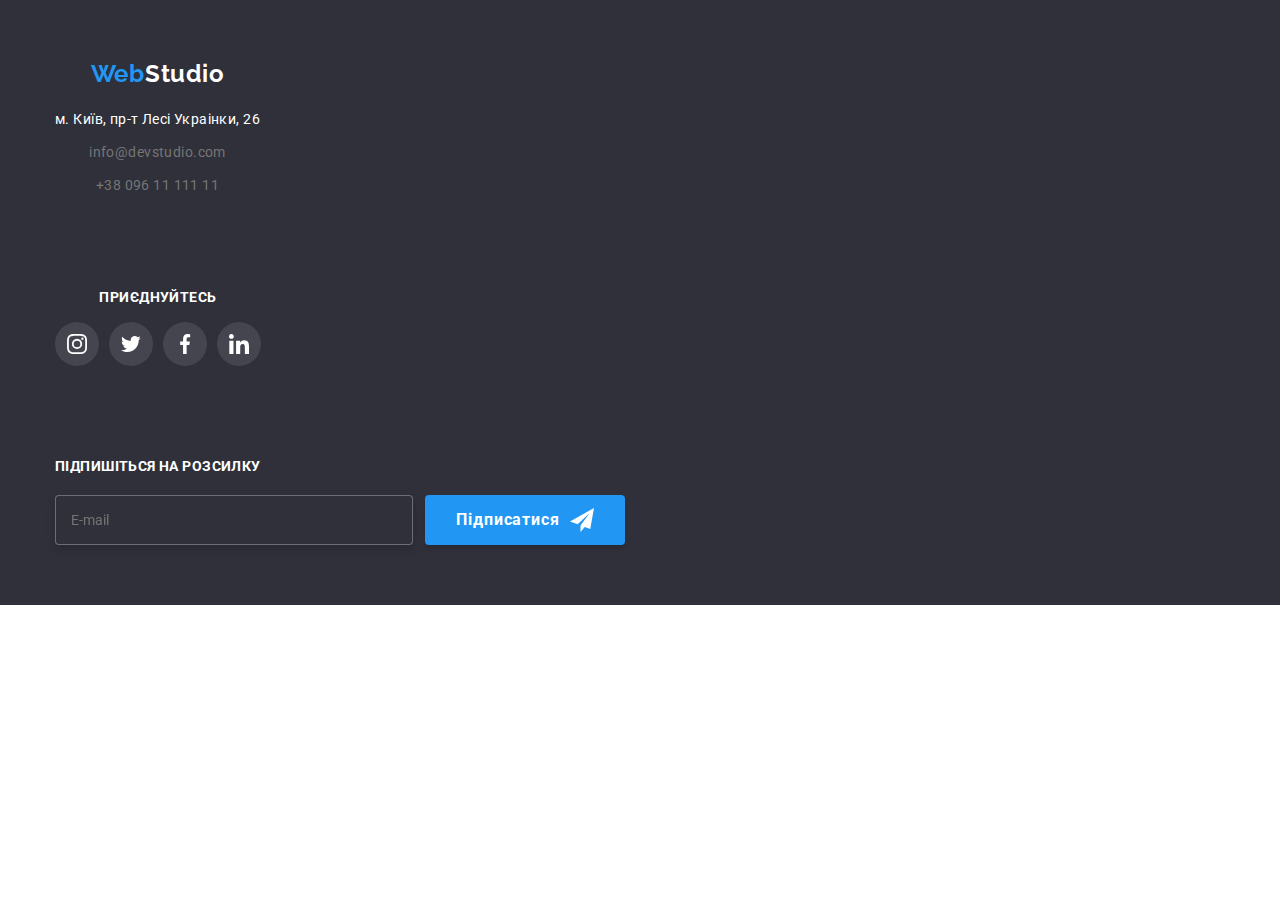
==== commit 6738bafa: "footer" ====
--- a/index.html
+++ b/index.html
@@ -111,12 +111,12 @@
 			
 		</header>    -->
 		<!-- <main>  -->
-			<section class="hero">
+			<!-- <section class="hero">
 				<div class="container hero__container">
 					<h1 class="hero__title">Ефективні рішення для вашого бізнесу</h1>
 					<button class="hero__button" type="button" data-modal-open> Замовити послугу </button>
 				</div>
-			</section> 
+			</section>  -->
 			<!-- <section class="benefits">
 				<div class="container benefits__container">
 					<h2 class="hidden">Наші переваги</h2>
@@ -437,7 +437,7 @@
 				</div>
 			</section>
 		</main> -->
-		<!-- <footer class="footer">
+		<footer class="footer">
 			<div class="container container-wrap">
 				<div class="join-us-wrap">
 					<a href="./index.html" class="text-logo-footer"> <span class="logo-h1">Web</span>Studio</a>
@@ -508,8 +508,8 @@
 					</form>
 				</div>
 			</div>
-		</footer>  -->
-		<div class="backdrop is-hidden" data-modal>
+		</footer> 
+		<!-- <div class="backdrop is-hidden" data-modal>
 			<div class="modal">
 				<button type="button" class="modal-close" data-modal-close>
 					<svg class="modal-close-icon" width="11" height="11">
@@ -564,7 +564,7 @@
 			</div>
 		</div>
 
-		<script src="./js/modal.js"></script> 
+		<script src="./js/modal.js"></script>  -->
 		<!-- <script src="./js/menu.js"></script> -->
 	 </body>
 </html>   
--- a/css/main.min.css
+++ b/css/main.min.css
@@ -1 +1 @@
-:root{--main-text-color: #212121;--secondary-text-color: #757575;--main-white-color: #fff;--highlight-color: #2196f3;--secondary-white-color: #f5f4f5;--fill-color: #2f303a;--button-active-color: #188ce8;--card-border-color: #eee;--background-color: #f5f4fa;--icon-color: #afb1b8}h1,h2,h3,h4,h5,h6,p{margin:0}ul{list-style:none;margin:0;padding:0}img{display:block;width:100%}a{text-decoration:none;color:var(--main-text-color)}button{border:none;outline:none;display:block}.hidden{color:rgba(0,0,0,0);position:absolute;width:1px;height:1px;margin:-1px;border:0;padding:0;white-space:nowrap;-webkit-clip-path:inset(100%);clip-path:inset(100%);clip:rect(0 0 0 0);overflow:hidden}body{font-family:"Roboto",sans-serif;color:var(--main-text-color);font-size:14px;letter-spacing:.03em}.container{width:100%;padding-left:15px;padding-right:15px;margin:0 auto}@media screen and (min-width: 480px){.container{max-width:480px}}@media screen and (min-width: 768px){.container{max-width:768px}}@media screen and (min-width: 1200px){.container{max-width:1200px}}.modal{width:450px;min-height:609px;background-color:var(--main-white-color);-webkit-box-shadow:0px 1px 3px rgba(0,0,0,.12),0px 1px 1px rgba(0,0,0,.14),0px 2px 1px rgba(0,0,0,.2);box-shadow:0px 1px 3px rgba(0,0,0,.12),0px 1px 1px rgba(0,0,0,.14),0px 2px 1px rgba(0,0,0,.2);border-radius:4px;-webkit-transform:translate(-50%, -50%);transform:translate(-50%, -50%);position:absolute;top:50%;left:50%;padding:40px}@media screen and (min-width: 768px){.modal{width:528px;height:581px}}@media screen and (min-width: 1200px){.modal{width:528px;height:581px}}.modal-close{position:absolute;right:10px;top:10px;width:30px;height:30px;border:1px solid rgba(0,0,0,.1);border-radius:50%;display:-webkit-box;display:-ms-flexbox;display:flex;-webkit-box-align:center;-ms-flex-align:center;align-items:center;-webkit-box-pack:center;-ms-flex-pack:center;justify-content:center;background-color:rgba(0,0,0,0);cursor:pointer;-webkit-transition:color 250ms cubic-bezier(0.4, 0, 0.2, 1),background-color 250ms cubic-bezier(0.4, 0, 0.2, 1);transition:color 250ms cubic-bezier(0.4, 0, 0.2, 1),background-color 250ms cubic-bezier(0.4, 0, 0.2, 1)}.modal-close:hover .modal-close-icon,.modal-close:focus .modal-close-icon{fill:var(--button-active-color)}.is-hidden{opacity:0;visibility:hidden;pointer-events:none}.modal-title{font-weight:700;font-size:20px;line-height:1.15;text-align:center;letter-spacing:.03em;margin-bottom:12px;color:var(--main-text-color)}@media screen and (min-width: 769px){.modal-title{font-weight:700;font-size:20px;line-height:1.5;text-align:center;letter-spacing:.03em;color:var(--main-text-color)}}@media screen and (min-width: 1200px){.modal-title{font-weight:700;font-size:20px;line-height:1.15;text-align:center;letter-spacing:.03em;color:var(--main-text-color)}}.modal-field{position:relative;margin-bottom:10px}.modal-icon{position:absolute;left:12px;top:30px}.input-label{color:var(--secondary-text-color);font-weight:400;font-size:12px;line-height:1.1666666667;letter-spacing:.01em;margin-bottom:4px}.check-text{display:-webkit-box;display:-ms-flexbox;display:flex;-webkit-box-align:center;-ms-flex-align:center;align-items:center;font-size:12px;line-height:1.1666666667;letter-spacing:.03em;color:var(--secondary-text-color)}@media screen and (min-width: 1200px){.check-text{font-size:14px;line-height:1.7142857143}}@media screen and (min-width: 769px){.check-text{font-size:12px;line-height:1.1666666667}}.check-text span{width:16px;height:15px;background:var(--main-white-color);border:.2px solid var(--main-text-color);border-radius:2px;margin-right:7px;display:-webkit-box;display:-ms-flexbox;display:flex;-webkit-box-align:center;-ms-flex-align:center;align-items:center;-webkit-box-pack:center;-ms-flex-pack:center;justify-content:center;fill:rgba(0,0,0,0)}.modal-check:checked+.check-text span{background-color:var(--highlight-color);border:none;fill:var(--main-white-color)}.modal-check:focus+.check-text span{border-color:var(--highlight-color)}.check-modal-icon{margin-left:20px}.input-policy{color:var(--highlight-color);letter-spacing:.03em;font-size:14px;line-height:1.7;text-decoration:underline;margin-left:5px}@media screen and (min-width: 1200px){.input-policy{font-size:14px;line-height:1.7142857143}}@media screen and (min-width: 769px){.input-policy{font-size:12px;line-height:1.1666666667}}.modal-input{width:100%;height:40px;margin-top:4px;border-radius:5px;border:1px solid rgba(33,33,33,.2);border-radius:4px;padding-left:42px;color:var(--main-text-color);outline:rgba(0,0,0,0)}.modal-input:focus{border-color:var(--highlight-color)}.modal-input:focus+.modal-icon{fill:var(--highlight-color)}.modal-comment{width:100%;height:120px;border:1px solid rgba(33,33,33,.2);border-radius:4px;resize:none;padding:16px 12px;margin-top:4px;margin-bottom:20px}.modal-comment:hover,.modal-comment:focus{outline-color:var(--highlight-color)}.modal-comment::-webkit-input-placeholder{color:#303030;font-size:14px;line-height:1.1428571429;letter-spacing:.01em;color:rgba(117,117,117,.5)}.modal-comment::-moz-placeholder{color:#303030;font-size:14px;line-height:1.1428571429;letter-spacing:.01em;color:rgba(117,117,117,.5)}.modal-comment:-ms-input-placeholder{color:#303030;font-size:14px;line-height:1.1428571429;letter-spacing:.01em;color:rgba(117,117,117,.5)}.modal-comment::-ms-input-placeholder{color:#303030;font-size:14px;line-height:1.1428571429;letter-spacing:.01em;color:rgba(117,117,117,.5)}.modal-comment::placeholder{color:#303030;font-size:14px;line-height:1.1428571429;letter-spacing:.01em;color:rgba(117,117,117,.5)}.comment{width:100%;height:120px;margin-top:28px}.input-button{display:block;margin:0 auto;width:200px;height:50px;font-weight:700;font-size:16px;line-height:1.8;-webkit-box-shadow:0px 4px 4px rgba(0,0,0,.15);box-shadow:0px 4px 4px rgba(0,0,0,.15);border-radius:4px;letter-spacing:.06em;color:var(--main-white-color);background-color:var(--highlight-color);cursor:pointer;margin-top:30px}.input-button:hover,.input-button:focus{background-color:var(--button-active-color);color:var(--main-white-color);-webkit-transition:color 250ms cubic-bezier(0.4, 0, 0.2, 1),background-color 250ms cubic-bezier(0.4, 0, 0.2, 1),-webkit-box-shadow 250ms cubic-bezier(0.4, 0, 0.2, 1);transition:color 250ms cubic-bezier(0.4, 0, 0.2, 1),background-color 250ms cubic-bezier(0.4, 0, 0.2, 1),-webkit-box-shadow 250ms cubic-bezier(0.4, 0, 0.2, 1);transition:color 250ms cubic-bezier(0.4, 0, 0.2, 1),background-color 250ms cubic-bezier(0.4, 0, 0.2, 1),box-shadow 250ms cubic-bezier(0.4, 0, 0.2, 1);transition:color 250ms cubic-bezier(0.4, 0, 0.2, 1),background-color 250ms cubic-bezier(0.4, 0, 0.2, 1),box-shadow 250ms cubic-bezier(0.4, 0, 0.2, 1),-webkit-box-shadow 250ms cubic-bezier(0.4, 0, 0.2, 1)}.header{border-bottom:1px solid var(--card-border-color)}.header__container{height:80px;display:-webkit-box;display:-ms-flexbox;display:flex;-webkit-box-align:center;-ms-flex-align:center;align-items:center}.header__navigation{display:-webkit-box;display:-ms-flexbox;display:flex;margin-right:auto;-webkit-box-align:center;-ms-flex-align:center;align-items:center}@media screen and (min-width: 768px){.header__navigation{display:-webkit-box;display:-ms-flexbox;display:flex}}.logo__header{margin-right:93px;font-family:"Raleway",sans-serif;font-size:26px;line-height:1.19;font-weight:700;letter-spacing:.03em}.logo-h1{color:var(--highlight-color)}.menu{display:none;gap:50px;padding-top:32px}@media screen and (min-width: 768px){.menu{display:-webkit-box;display:-ms-flexbox;display:flex}}@media screen and (min-width: 1200px){.menu{display:-webkit-box;display:-ms-flexbox;display:flex}}.current:after{display:block;content:"";width:108%;height:4px;border-radius:2px;background-color:var(--highlight-color);margin-top:28px;-webkit-transform:translateX(-4%);transform:translateX(-4%)}.menu__link{text-decoration:none;font-size:14px;font-weight:500;line-height:1.15;letter-spacing:.02em;color:var(--main-text-color);-webkit-transition:color 250ms cubic-bezier(0.4, 0, 0.2, 1);transition:color 250ms cubic-bezier(0.4, 0, 0.2, 1)}.menu .menu__link:hover,.menu .menu__link:focus{color:var(--highlight-color)}.menu .menu__link.current{color:var(--highlight-color)}.menu__contacts{display:none;gap:30px}@media screen and (min-width: 768px){.menu__contacts{display:block}}@media screen and (min-width: 1200px){.menu__contacts{display:-webkit-box;display:-ms-flexbox;display:flex}}.contacts-icon{margin-right:10px}.contacts__number:hover .contacts-icon{fill:var(--highlight-color)}.contacts__mail:hover .contacts-icon{fill:var(--highlight-color)}.contacts__mail{display:-webkit-box;display:-ms-flexbox;display:flex;-webkit-box-align:center;-ms-flex-align:center;align-items:center;list-style:none;color:var(--secondary-text-color);-webkit-transition:color 250ms cubic-bezier(0.4, 0, 0.2, 1);transition:color 250ms cubic-bezier(0.4, 0, 0.2, 1)}.contacts__mail:hover,.contacts__mail:focus{color:var(--highlight-color)}@media screen and (min-width: 768px){.contacts__mail{padding-bottom:10px}}.contacts__number{display:-webkit-box;display:-ms-flexbox;display:flex;-webkit-box-align:center;-ms-flex-align:center;align-items:center;list-style:none;color:var(--secondary-text-color);-webkit-transition:color 250ms cubic-bezier(0.4, 0, 0.2, 1);transition:color 250ms cubic-bezier(0.4, 0, 0.2, 1)}.contacts__number:hover,.contacts__number:focus{color:var(--highlight-color)}.menu-open{margin-left:auto;background-color:rgba(0,0,0,0)}@media screen and (min-width: 768px){.menu-open{display:none}}.mob-menu{display:-webkit-box;display:-ms-flexbox;display:flex;-webkit-box-pack:justify;-ms-flex-pack:justify;justify-content:space-between;-webkit-box-orient:vertical;-webkit-box-direction:normal;-ms-flex-direction:column;flex-direction:column;position:fixed;top:0;z-index:100;width:100%;height:100%;background-color:var(--main-white-color);padding:48px 40px}@media screen and (min-width: 768px){.mob-menu{display:none}}.menu-close{position:absolute;top:10px;right:15px;background-color:rgba(0,0,0,0)}.menu-close:hover{fill:var(--highlight-color);cursor:pointer}.menu-list{display:-webkit-box;display:-ms-flexbox;display:flex;-webkit-box-orient:vertical;-webkit-box-direction:normal;-ms-flex-direction:column;flex-direction:column;gap:32px}.menu-list__link{font-weight:500;font-size:40px;line-height:1.17;letter-spacing:.02em;color:var(--main-text-color)}.menu-list__link:active{color:var(--highlight-color)}.menu-list__link:hover,.menu-list__link:focus{color:var(--highlight-color)}.name{color:var(--highlight-color)}.mob-list-contacts{display:-webkit-box;display:-ms-flexbox;display:flex;-webkit-box-orient:vertical;-webkit-box-direction:normal;-ms-flex-direction:column;flex-direction:column;gap:32px}.mob-menu__tel{font-weight:500;font-size:20px;line-height:1.17;letter-spacing:.02em;color:var(--highlight-color)}@media screen and (min-width: 480px){.mob-menu__tel{font-size:34px}}.mob-menu__tel:hover,.mob-menu__tel:focus{color:var(--secondary-text-color)}.mob-menu__email{font-weight:500;font-size:18px;line-height:1.16;letter-spacing:.02em;color:var(--secondary-text-color)}@media screen and (min-width: 480px){.mob-menu__email{font-size:24px}}.mob-menu__email:hover,.mob-menu__email:focus{color:var(--highlight-color)}.mob-soc{display:-webkit-box;display:-ms-flexbox;display:flex;gap:10px;-ms-flex-wrap:wrap;flex-wrap:wrap;margin-top:64px}.mob-soc__link{font-weight:500;font-size:18px;line-height:1.2;letter-spacing:.02em;color:var(--highlight-color)}.mob-soc__link:hover,.mob-soc__link:focus{color:var(--secondary-text-color)}.mob-soc__item:not(:last-child){padding-right:10px;border-right:1px solid rgba(33,33,33,.2)}.hero{background-image:-webkit-gradient(linear, left top, left bottom, from(rgba(47, 48, 58, 0.4)), to(rgba(47, 48, 58, 0.4))),url(../img/hero-bg-mob.jpg);background-image:linear-gradient(rgba(47, 48, 58, 0.4), rgba(47, 48, 58, 0.4)),url(../img/hero-bg-mob.jpg);background-repeat:no-repeat;background-position:center;padding-top:118px;padding-bottom:118px}@media(min-device-pixel-ratio: 2),(-webkit-min-device-pixel-ratio: 2),(min-resolution: 192dpi),(min-resolution: 2dppx){.hero{background-image:-webkit-gradient(linear, left top, left bottom, from(rgba(47, 48, 58, 0.4)), to(rgba(47, 48, 58, 0.4))),url(../img/hero-bg-mob-2x.jpg);background-image:linear-gradient(rgba(47, 48, 58, 0.4), rgba(47, 48, 58, 0.4)),url(../img/hero-bg-mob-2x.jpg)}}@media screen and (min-width: 481px){.hero{background-image:-webkit-gradient(linear, left top, left bottom, from(rgba(47, 48, 58, 0.4)), to(rgba(47, 48, 58, 0.4))),url(../img/hero-bg-tab.jpg);background-image:linear-gradient(rgba(47, 48, 58, 0.4), rgba(47, 48, 58, 0.4)),url(../img/hero-bg-tab.jpg)}}@media screen and (min-width: 481px)and (min-device-pixel-ratio: 2),screen and (min-width: 481px)and (-webkit-min-device-pixel-ratio: 2),screen and (min-width: 481px)and (min-resolution: 192dpi),screen and (min-width: 481px)and (min-resolution: 2dppx){.hero{background-image:-webkit-gradient(linear, left top, left bottom, from(rgba(47, 48, 58, 0.4)), to(rgba(47, 48, 58, 0.4))),url(../img/hero-bg-tab-2x.jpg);background-image:linear-gradient(rgba(47, 48, 58, 0.4), rgba(47, 48, 58, 0.4)),url(../img/hero-bg-tab-2x.jpg)}}@media screen and (min-width: 769px){.hero{background-image:-webkit-gradient(linear, left top, left bottom, from(rgba(47, 48, 58, 0.4)), to(rgba(47, 48, 58, 0.4))),url(../img/hero.jpg);background-image:linear-gradient(rgba(47, 48, 58, 0.4), rgba(47, 48, 58, 0.4)),url(../img/hero.jpg)}}@media screen and (min-width: 769px)and (min-device-pixel-ratio: 2),screen and (min-width: 769px)and (-webkit-min-device-pixel-ratio: 2),screen and (min-width: 769px)and (min-resolution: 192dpi),screen and (min-width: 769px)and (min-resolution: 2dppx){.hero{background-image:-webkit-gradient(linear, left top, left bottom, from(rgba(47, 48, 58, 0.4)), to(rgba(47, 48, 58, 0.4))),url(../img/hero-bg-desktop-2x.jpg);background-image:linear-gradient(rgba(47, 48, 58, 0.4), rgba(47, 48, 58, 0.4)),url(../img/hero-bg-desktop-2x.jpg)}}section{display:block}.hero__title{color:var(--main-white-color);font-size:20px;line-height:1.6;font-weight:900;text-transform:uppercase;letter-spacing:.06em;text-align:center;margin:0 auto;margin-bottom:30px}@media screen and (min-width: 481px){.hero__title{font-size:26px}}@media screen and (min-width: 769px){.hero__title{font-size:26px;width:696px}}@media screen and (min-width: 1200px){.hero__title{font-size:44px;line-height:1.4;width:696px}}.hero__button{display:block;margin:0 auto;width:216px;height:50px;background-color:var(--highlight-color);font-size:16px;font-weight:700;line-height:1.875;letter-spacing:.06em;color:var(--main-white-color);border-radius:4px;cursor:pointer;font-family:inherit;-webkit-transition:background-color 250ms cubic-bezier(0.4, 0, 0.2, 1),color 250ms cubic-bezier(0.4, 0, 0.2, 1);transition:background-color 250ms cubic-bezier(0.4, 0, 0.2, 1),color 250ms cubic-bezier(0.4, 0, 0.2, 1)}.hero__button:hover{background-color:var(--button-active-color);color:var(--main-white-color)}.hero__button:focus{background-color:var(--button-active-color);color:var(--main-white-color)}.hero__button:active{background-color:var(--button-active-color);color:var(--main-white-color)}.benefits{padding-top:60px;padding-bottom:60px}.benefits__list{display:-webkit-box;display:-ms-flexbox;display:flex;-ms-flex-wrap:wrap;flex-wrap:wrap;gap:30px}.benefits__content{width:100%;line-height:1.71;letter-spacing:.03em;color:var(--secondary-text-color)}@media screen and (min-width: 768px){.benefits__content{width:calc((100% - 30px)/2)}}@media screen and (min-width: 1200px){.benefits__content{width:calc((100% - 90px)/4)}}.svg-icon-style{display:-webkit-box;display:-ms-flexbox;display:flex;-webkit-box-align:center;-ms-flex-align:center;align-items:center;-webkit-box-pack:center;-ms-flex-pack:center;justify-content:center;background-color:var(--background-color);width:100%;height:120px;margin-bottom:30px}.benefits__name{font-weight:700;font-size:14px;line-height:1.14;letter-spacing:.03em;text-transform:uppercase;color:var(--main-text-color);margin-bottom:10px;text-align:center}@media screen and (min-width: 768px){.benefits__name{text-align:left}}@media screen and (min-width: 1200px){.benefits__name{text-align:left}}.benefits__descr{font-size:14px;line-height:1.7;letter-spacing:.03em;color:var(--secondary-text-color)}.our__works{text-align:center;width:100%;padding-bottom:94px;display:none}@media screen and (min-width: 1200px){.our__works{display:block}}.works__title{font-weight:700;font-size:36px;line-height:1,1666;text-align:center;letter-spacing:.03em;color:var(--main-text-color);margin-bottom:50px}.images__block{display:-webkit-box;display:-ms-flexbox;display:flex;-webkit-box-pack:center;-ms-flex-pack:center;justify-content:center;gap:30px}.images__item{list-style:none;position:relative}.images__text{position:absolute;display:-webkit-box;display:-ms-flexbox;display:flex;text-align:center;-webkit-box-pack:center;-ms-flex-pack:center;justify-content:center;-webkit-box-align:center;-ms-flex-align:center;align-items:center;right:0;bottom:0;width:100%;height:70px;font-weight:700;font-size:14px;line-height:1.14;letter-spacing:.03em;text-transform:uppercase;background-color:rgba(47,48,58,.8);color:var(--main-white-color)}.sec-four{background-color:var(--secondary-white-color);padding-top:60px;padding-bottom:60px}@media screen and (min-width: 768px){.sec-four{padding-top:100px;padding-bottom:100px}}@media screen and (min-width: 1200px){.sec-four{padding-top:120px;padding-bottom:120px}}.cards{display:-webkit-box;display:-ms-flexbox;display:flex;-ms-flex-wrap:wrap;flex-wrap:wrap;gap:30px}.card{background-color:var(--main-white-color);-webkit-box-shadow:0px 1px 3px rgba(0,0,0,.12),0px 1px 1px rgba(0,0,0,.14),0px 2px 1px rgba(0,0,0,.2);box-shadow:0px 1px 3px rgba(0,0,0,.12),0px 1px 1px rgba(0,0,0,.14),0px 2px 1px rgba(0,0,0,.2);border-radius:0px 0px 4px 4px;list-style:none}.our-team{padding:30px 0}.card-name{font-weight:500;font-size:16px;line-height:1.19;text-align:center;letter-spacing:.03em;color:var(--main-text-color);margin-bottom:10px}.job{color:var(--secondary-text-color);font-size:16px;font-weight:400;letter-spacing:.03em;text-align:center}.social-icons-list{display:-webkit-box;display:-ms-flexbox;display:flex;-webkit-box-pack:center;-ms-flex-pack:center;justify-content:center;margin-top:16px;gap:10px}.social-icons-item{height:44px}.social-media-icons{fill:var(--icon-color);-webkit-transition:fill 250ms,background-color 250ms cubic-bezier(0.4, 0, 0.2, 1);transition:fill 250ms,background-color 250ms cubic-bezier(0.4, 0, 0.2, 1)}.social-icons-link:hover .social-media-icons,.social-icons-link:focus .social-media-icons{fill:#fff}.social-icons-link{display:-webkit-box;display:-ms-flexbox;display:flex;-webkit-box-align:center;-ms-flex-align:center;align-items:center;-webkit-box-pack:center;-ms-flex-pack:center;justify-content:center;width:44px;height:100%;border-radius:100%;background:rgba(255,255,255,.1);-webkit-transition:background-color 250ms cubic-bezier(0.4, 0, 0.2, 1),color 250ms cubic-bezier(0.4, 0, 0.2, 1);transition:background-color 250ms cubic-bezier(0.4, 0, 0.2, 1),color 250ms cubic-bezier(0.4, 0, 0.2, 1)}.social-icons-link:hover,.social-icons-link:focus{background-color:var(--highlight-color)}.clients{padding-top:60px;padding-bottom:60px}.clients-header{font-weight:700;font-size:36px;line-height:1.17;text-align:center;letter-spacing:.03em;color:var(--main-text-color);margin-bottom:30px}.clients-icons{display:-webkit-box;display:-ms-flexbox;display:flex;-ms-flex-wrap:wrap;flex-wrap:wrap;-webkit-box-pack:center;-ms-flex-pack:center;justify-content:center;gap:30px;fill:var(--icon-color)}.clients-icons-link:hover .clients-icons,.clients-icons-link:focus .clients-icons{fill:var(--highlight-color)}.clients-icons-list{width:100%;height:92px}@media screen and (min-width: 480px){.clients-icons-list{width:calc((100% - 30px)/2)}}@media screen and (min-width: 768px){.clients-icons-list{width:calc((100% - 60px)/3)}}@media screen and (min-width: 1200px){.clients-icons-list{width:calc((100% - 150px)/6)}}.clients-icons-link{display:-webkit-box;display:-ms-flexbox;display:flex;-webkit-box-align:center;-ms-flex-align:center;align-items:center;-webkit-box-pack:center;-ms-flex-pack:center;justify-content:center;width:100%;height:100%;border:1px solid var(--icon-color);border-radius:4px;-webkit-transition:fill 250ms cubic-bezier(0.4, 0, 0.2, 1),background-color 250ms cubic-bezier(0.4, 0, 0.2, 1);transition:fill 250ms cubic-bezier(0.4, 0, 0.2, 1),background-color 250ms cubic-bezier(0.4, 0, 0.2, 1)}.clients-icons-link:hover,.clients-icons-link:focus{border:1px solid var(--highlight-color)}.sec-one-portfolio{padding-top:94px;padding-bottom:94px}.button-list{display:-webkit-box;display:-ms-flexbox;display:flex;-webkit-box-orient:horizontal;-webkit-box-direction:normal;-ms-flex-direction:row;flex-direction:row;list-style:none;font-family:inherit;-webkit-box-pack:center;-ms-flex-pack:center;justify-content:center;margin-bottom:34px}.button-portfolio{width:auto;height:38px;background-color:var(--secondary-white-color);color:var(--main-text-color);border-radius:4px;padding:6px 22px;font-size:16px;line-height:1.63;letter-spacing:.03em;font-weight:600;text-align:center;cursor:pointer;font-family:inherit;margin-right:8px;-webkit-transition:color 250ms cubic-bezier(0.4, 0, 0.2, 1),background-color 250ms cubic-bezier(0.4, 0, 0.2, 1),-webkit-box-shadow 250ms cubic-bezier(0.4, 0, 0.2, 1);transition:color 250ms cubic-bezier(0.4, 0, 0.2, 1),background-color 250ms cubic-bezier(0.4, 0, 0.2, 1),-webkit-box-shadow 250ms cubic-bezier(0.4, 0, 0.2, 1);transition:color 250ms cubic-bezier(0.4, 0, 0.2, 1),box-shadow 250ms cubic-bezier(0.4, 0, 0.2, 1),background-color 250ms cubic-bezier(0.4, 0, 0.2, 1);transition:color 250ms cubic-bezier(0.4, 0, 0.2, 1),box-shadow 250ms cubic-bezier(0.4, 0, 0.2, 1),background-color 250ms cubic-bezier(0.4, 0, 0.2, 1),-webkit-box-shadow 250ms cubic-bezier(0.4, 0, 0.2, 1)}.button-portfolio:hover,.button-portfolio:focus{background-color:var(--highlight-color);color:var(--main-white-color);-webkit-box-shadow:0px 3px 1px rgba(0,0,0,.1),0px 1px 2px rgba(0,0,0,.08),0px 2px 2px rgba(0,0,0,.12);box-shadow:0px 3px 1px rgba(0,0,0,.1),0px 1px 2px rgba(0,0,0,.08),0px 2px 2px rgba(0,0,0,.12)}.button-portfolio:active{background-color:var(--button-active-color);color:var(--main-white-color)}.portfolio-cards{display:-webkit-box;display:-ms-flexbox;display:flex;-ms-flex-wrap:wrap;flex-wrap:wrap;gap:30px}.portfolio-card{background-color:var(--main-white-color);-ms-flex-preferred-size:calc((100% - 60px)/3);flex-basis:calc((100% - 60px)/3)}.portfolio-card:hover{-webkit-box-shadow:0px 1px 1px rgba(0,0,0,.12),0px 4px 4px rgba(0,0,0,.06),1px 4px 6px rgba(0,0,0,.16);box-shadow:0px 1px 1px rgba(0,0,0,.12),0px 4px 4px rgba(0,0,0,.06),1px 4px 6px rgba(0,0,0,.16)}.portfolio-wrapper-card{position:relative;overflow:hidden}.portfolio-cards-link{display:block}.portfolio-name-type{padding:20px 24px;border:1px solid var(--card-border-color);border-top:none}.portfolio-card-text{position:absolute;top:0;background-color:rgba(33,150,243,.9);color:var(--main-white-color);font-size:18px;line-height:1.5;letter-spacing:.03em;padding:63px 40px;-webkit-transform:translateY(100%);transform:translateY(100%);-webkit-transition:-webkit-transform 250ms cubic-bezier(0.4, 0, 0.2, 1);transition:-webkit-transform 250ms cubic-bezier(0.4, 0, 0.2, 1);transition:transform 250ms cubic-bezier(0.4, 0, 0.2, 1);transition:transform 250ms cubic-bezier(0.4, 0, 0.2, 1), -webkit-transform 250ms cubic-bezier(0.4, 0, 0.2, 1)}.portfolio-card:hover .portfolio-card-text{-webkit-transform:translateY(0);transform:translateY(0)}.portfolio-cards-link:focus .portfolio-card-text{-webkit-transform:translateY(0);transform:translateY(0)}.portfolio-name{margin-bottom:4px;font-weight:700;font-size:18px;line-height:2;letter-spacing:.06em;color:var(--main-text-color)}.portfolio-type{color:var(--secondary-text-color);font-size:16px;letter-spacing:.03em;line-height:2}.footer{padding:60px 0;background-color:var(--fill-color)}.footer-content{gap:9px;display:-webkit-box;display:-ms-flexbox;display:flex;-ms-flex-wrap:wrap;flex-wrap:wrap;-webkit-box-orient:vertical;-webkit-box-direction:normal;-ms-flex-direction:column;flex-direction:column}.text-logo-footer{font-family:"Raleway",sans-serif;font-size:24px;line-height:1.17;font-weight:700;letter-spacing:.03em;color:var(--main-white-color);margin-bottom:20px;display:inline-block}.footer-icons{width:44px;height:44px}.footer-elem-item{list-style:none;font-style:normal}.footer-link-address{color:var(--main-white-color);letter-spacing:.03em;font-size:14px;line-height:1.7;-webkit-transition:color 250ms cubic-bezier(0.4, 0, 0.2, 1);transition:color 250ms cubic-bezier(0.4, 0, 0.2, 1)}.footer-link-address:hover,.footer-link-address:focus{color:var(--highlight-color)}.footer-links{font-family:"Roboto",sans-serif;color:var(--secondary-text-color);font-size:14px;line-height:1.7;letter-spacing:.03em;-webkit-transition:color 250ms cubic-bezier(0.4, 0, 0.2, 1);transition:color 250ms cubic-bezier(0.4, 0, 0.2, 1)}.footer-links:hover,.footer-links:focus{color:var(--highlight-color)}.social-footer-wrap .social-media-icons{fill:#fff}.join-us-header{font-weight:700;font-size:14px;line-height:1.14;letter-spacing:.03em;text-transform:uppercase;color:var(--main-white-color)}.container-wrap{display:-webkit-box;display:-ms-flexbox;display:flex;gap:93px;-webkit-box-align:baseline;-ms-flex-align:baseline;align-items:baseline}.backdrop{position:fixed;top:0;width:100%;height:100%;background-color:rgba(0,0,0,.2)}.footer-form{display:-webkit-box;display:-ms-flexbox;display:flex;gap:12px}.sign-title{font-weight:700;font-size:14px;line-height:1.14;letter-spacing:.03em;text-transform:uppercase;color:var(--main-white-color);margin-bottom:20px}.input-footer{width:358px;height:50px;border:1px solid rgba(255,255,255,.3);-webkit-filter:drop-shadow(0px 4px 4px rgba(0, 0, 0, 0.15));filter:drop-shadow(0px 4px 4px rgba(0, 0, 0, 0.15));border-radius:4px;background-color:var(--fill-color);color:var(--main-white-color);padding-left:15px}.input-footer:focus{outline-color:var(--highlight-color)}.input-footer:hover{border-color:var(--highlight-color)}.input-button-footer{width:200px;height:50px;-webkit-box-shadow:0px 4px 4px rgba(0,0,0,.15);box-shadow:0px 4px 4px rgba(0,0,0,.15);border-radius:4px;background-color:var(--highlight-color);font-weight:700;font-size:16px;line-height:1.8;display:-webkit-box;display:-ms-flexbox;display:flex;-webkit-box-align:center;-ms-flex-align:center;align-items:center;letter-spacing:.06em;color:var(--main-white-color);-webkit-box-pack:center;-ms-flex-pack:center;justify-content:center;gap:10px;cursor:pointer}.input-button-footer:hover,.input-button-footer:focus{background-color:var(--button-active-color);color:var(--main-white-color);-webkit-transition:color 250ms cubic-bezier(0.4, 0, 0.2, 1),background-color 250ms cubic-bezier(0.4, 0, 0.2, 1);transition:color 250ms cubic-bezier(0.4, 0, 0.2, 1),background-color 250ms cubic-bezier(0.4, 0, 0.2, 1)}.modal-icon-footer{fill:var(--main-white-color)}/*# sourceMappingURL=main.min.css.map */+:root{--main-text-color: #212121;--secondary-text-color: #757575;--main-white-color: #fff;--highlight-color: #2196f3;--secondary-white-color: #f5f4f5;--fill-color: #2f303a;--button-active-color: #188ce8;--card-border-color: #eee;--background-color: #f5f4fa;--icon-color: #afb1b8}h1,h2,h3,h4,h5,h6,p{margin:0}ul{list-style:none;margin:0;padding:0}img{display:block;width:100%}a{text-decoration:none;color:var(--main-text-color)}button{border:none;outline:none;display:block}.hidden{color:rgba(0,0,0,0);position:absolute;width:1px;height:1px;margin:-1px;border:0;padding:0;white-space:nowrap;-webkit-clip-path:inset(100%);clip-path:inset(100%);clip:rect(0 0 0 0);overflow:hidden}body{font-family:"Roboto",sans-serif;color:var(--main-text-color);font-size:14px;letter-spacing:.03em}.container{width:100%;padding-left:15px;padding-right:15px;margin:0 auto}@media screen and (min-width: 480px){.container{max-width:480px}}@media screen and (min-width: 768px){.container{max-width:768px}}@media screen and (min-width: 1200px){.container{max-width:1200px}}.modal{width:100%;min-height:609px;background-color:var(--main-white-color);-webkit-box-shadow:0px 1px 3px rgba(0,0,0,.12),0px 1px 1px rgba(0,0,0,.14),0px 2px 1px rgba(0,0,0,.2);box-shadow:0px 1px 3px rgba(0,0,0,.12),0px 1px 1px rgba(0,0,0,.14),0px 2px 1px rgba(0,0,0,.2);border-radius:4px;-webkit-transform:translate(-50%, -50%);transform:translate(-50%, -50%);position:absolute;top:50%;left:50%;padding:40px}@media screen and (min-width: 768px){.modal{width:528px;min-height:581px}}@media screen and (min-width: 1200px){.modal{width:528px;min-height:581px}}.modal-close{position:absolute;right:10px;top:10px;width:30px;height:30px;border:1px solid rgba(0,0,0,.1);border-radius:50%;display:-webkit-box;display:-ms-flexbox;display:flex;-webkit-box-align:center;-ms-flex-align:center;align-items:center;-webkit-box-pack:center;-ms-flex-pack:center;justify-content:center;background-color:rgba(0,0,0,0);cursor:pointer;-webkit-transition:color 250ms cubic-bezier(0.4, 0, 0.2, 1),background-color 250ms cubic-bezier(0.4, 0, 0.2, 1);transition:color 250ms cubic-bezier(0.4, 0, 0.2, 1),background-color 250ms cubic-bezier(0.4, 0, 0.2, 1)}.modal-close:hover .modal-close-icon,.modal-close:focus .modal-close-icon{fill:var(--button-active-color)}.is-hidden{opacity:0;visibility:hidden;pointer-events:none}.modal-title{font-weight:700;font-size:20px;line-height:1.15;text-align:center;letter-spacing:.03em;margin-bottom:12px;color:var(--main-text-color)}@media screen and (min-width: 769px){.modal-title{font-weight:700;font-size:20px;line-height:1.5;text-align:center;letter-spacing:.03em;color:var(--main-text-color)}}@media screen and (min-width: 1200px){.modal-title{font-weight:700;font-size:20px;line-height:1.15;text-align:center;letter-spacing:.03em;color:var(--main-text-color)}}.modal-field{position:relative;margin-bottom:10px}.modal-icon{position:absolute;left:12px;top:30px}.input-label{color:var(--secondary-text-color);font-weight:400;font-size:12px;line-height:1.1666666667;letter-spacing:.01em;margin-bottom:4px}.check-text{display:-webkit-box;display:-ms-flexbox;display:flex;-webkit-box-align:center;-ms-flex-align:center;align-items:center;font-size:12px;line-height:1.1666666667;letter-spacing:.03em;color:var(--secondary-text-color)}@media screen and (min-width: 769px){.check-text{font-size:12px;line-height:1.1666666667}}@media screen and (min-width: 1200px){.check-text{font-size:14px;line-height:1.7142857143}}.check-text span{width:16px;height:15px;background:var(--main-white-color);border:.2px solid var(--main-text-color);border-radius:2px;margin-right:7px;display:-webkit-box;display:-ms-flexbox;display:flex;-webkit-box-align:center;-ms-flex-align:center;align-items:center;-webkit-box-pack:center;-ms-flex-pack:center;justify-content:center;fill:rgba(0,0,0,0)}.modal-check:checked+.check-text span{background-color:var(--highlight-color);border:none;fill:var(--main-white-color)}.modal-check:focus+.check-text span{border-color:var(--highlight-color)}.check-modal-icon{margin-left:20px}.input-policy{color:var(--highlight-color);letter-spacing:.03em;font-size:12px;line-height:1.1666666667;text-decoration:underline;margin-left:5px}@media screen and (min-width: 769px){.input-policy{font-size:12px;line-height:1.1666666667}}@media screen and (min-width: 1200px){.input-policy{font-size:14px;line-height:1.7142857143}}.modal-input{width:100%;height:40px;margin-top:4px;border-radius:5px;border:1px solid rgba(33,33,33,.2);border-radius:4px;padding-left:42px;color:var(--main-text-color);outline:rgba(0,0,0,0)}.modal-input:focus{border-color:var(--highlight-color)}.modal-input:focus+.modal-icon{fill:var(--highlight-color)}.modal-comment{width:100%;height:120px;border:1px solid rgba(33,33,33,.2);border-radius:4px;resize:none;padding:16px 12px;margin-top:4px;margin-bottom:20px}.modal-comment:hover,.modal-comment:focus{outline-color:var(--highlight-color)}.modal-comment::-webkit-input-placeholder{color:#303030;font-size:14px;line-height:1.1428571429;letter-spacing:.01em;color:rgba(117,117,117,.5)}.modal-comment::-moz-placeholder{color:#303030;font-size:14px;line-height:1.1428571429;letter-spacing:.01em;color:rgba(117,117,117,.5)}.modal-comment:-ms-input-placeholder{color:#303030;font-size:14px;line-height:1.1428571429;letter-spacing:.01em;color:rgba(117,117,117,.5)}.modal-comment::-ms-input-placeholder{color:#303030;font-size:14px;line-height:1.1428571429;letter-spacing:.01em;color:rgba(117,117,117,.5)}.modal-comment::placeholder{color:#303030;font-size:14px;line-height:1.1428571429;letter-spacing:.01em;color:rgba(117,117,117,.5)}.comment{width:100%;height:120px;margin-top:28px}.input-button{display:block;margin:0 auto;width:200px;height:50px;font-weight:700;font-size:16px;line-height:1.8;-webkit-box-shadow:0px 4px 4px rgba(0,0,0,.15);box-shadow:0px 4px 4px rgba(0,0,0,.15);border-radius:4px;letter-spacing:.06em;color:var(--main-white-color);background-color:var(--highlight-color);cursor:pointer;margin-top:30px}.input-button:hover,.input-button:focus{background-color:var(--button-active-color);color:var(--main-white-color);-webkit-transition:color 250ms cubic-bezier(0.4, 0, 0.2, 1),background-color 250ms cubic-bezier(0.4, 0, 0.2, 1),-webkit-box-shadow 250ms cubic-bezier(0.4, 0, 0.2, 1);transition:color 250ms cubic-bezier(0.4, 0, 0.2, 1),background-color 250ms cubic-bezier(0.4, 0, 0.2, 1),-webkit-box-shadow 250ms cubic-bezier(0.4, 0, 0.2, 1);transition:color 250ms cubic-bezier(0.4, 0, 0.2, 1),background-color 250ms cubic-bezier(0.4, 0, 0.2, 1),box-shadow 250ms cubic-bezier(0.4, 0, 0.2, 1);transition:color 250ms cubic-bezier(0.4, 0, 0.2, 1),background-color 250ms cubic-bezier(0.4, 0, 0.2, 1),box-shadow 250ms cubic-bezier(0.4, 0, 0.2, 1),-webkit-box-shadow 250ms cubic-bezier(0.4, 0, 0.2, 1)}.header{border-bottom:1px solid var(--card-border-color)}.header__container{height:80px;display:-webkit-box;display:-ms-flexbox;display:flex;-webkit-box-align:center;-ms-flex-align:center;align-items:center}.header__navigation{display:-webkit-box;display:-ms-flexbox;display:flex;margin-right:auto;-webkit-box-align:center;-ms-flex-align:center;align-items:center}@media screen and (min-width: 768px){.header__navigation{display:-webkit-box;display:-ms-flexbox;display:flex}}.logo__header{margin-right:93px;font-family:"Raleway",sans-serif;font-size:26px;line-height:1.19;font-weight:700;letter-spacing:.03em}.logo-h1{color:var(--highlight-color)}.menu{display:none;gap:50px;padding-top:32px}@media screen and (min-width: 768px){.menu{display:-webkit-box;display:-ms-flexbox;display:flex}}@media screen and (min-width: 1200px){.menu{display:-webkit-box;display:-ms-flexbox;display:flex}}.current:after{display:block;content:"";width:108%;height:4px;border-radius:2px;background-color:var(--highlight-color);margin-top:28px;-webkit-transform:translateX(-4%);transform:translateX(-4%)}.menu__link{text-decoration:none;font-size:14px;font-weight:500;line-height:1.15;letter-spacing:.02em;color:var(--main-text-color);-webkit-transition:color 250ms cubic-bezier(0.4, 0, 0.2, 1);transition:color 250ms cubic-bezier(0.4, 0, 0.2, 1)}.menu .menu__link:hover,.menu .menu__link:focus{color:var(--highlight-color)}.menu .menu__link.current{color:var(--highlight-color)}.menu__contacts{display:none;gap:30px}@media screen and (min-width: 768px){.menu__contacts{display:block}}@media screen and (min-width: 1200px){.menu__contacts{display:-webkit-box;display:-ms-flexbox;display:flex}}.contacts-icon{margin-right:10px}.contacts__number:hover .contacts-icon{fill:var(--highlight-color)}.contacts__mail:hover .contacts-icon{fill:var(--highlight-color)}.contacts__mail{display:-webkit-box;display:-ms-flexbox;display:flex;-webkit-box-align:center;-ms-flex-align:center;align-items:center;list-style:none;color:var(--secondary-text-color);-webkit-transition:color 250ms cubic-bezier(0.4, 0, 0.2, 1);transition:color 250ms cubic-bezier(0.4, 0, 0.2, 1)}.contacts__mail:hover,.contacts__mail:focus{color:var(--highlight-color)}@media screen and (min-width: 768px){.contacts__mail{padding-bottom:10px}}.contacts__number{display:-webkit-box;display:-ms-flexbox;display:flex;-webkit-box-align:center;-ms-flex-align:center;align-items:center;list-style:none;color:var(--secondary-text-color);-webkit-transition:color 250ms cubic-bezier(0.4, 0, 0.2, 1);transition:color 250ms cubic-bezier(0.4, 0, 0.2, 1)}.contacts__number:hover,.contacts__number:focus{color:var(--highlight-color)}.menu-open{margin-left:auto;background-color:rgba(0,0,0,0)}@media screen and (min-width: 768px){.menu-open{display:none}}.mob-menu{display:-webkit-box;display:-ms-flexbox;display:flex;-webkit-box-pack:justify;-ms-flex-pack:justify;justify-content:space-between;-webkit-box-orient:vertical;-webkit-box-direction:normal;-ms-flex-direction:column;flex-direction:column;position:fixed;top:0;z-index:100;width:100%;height:100%;background-color:var(--main-white-color);padding:48px 40px}@media screen and (min-width: 768px){.mob-menu{display:none}}.menu-close{position:absolute;top:10px;right:15px;background-color:rgba(0,0,0,0)}.menu-close:hover{fill:var(--highlight-color);cursor:pointer}.menu-list{display:-webkit-box;display:-ms-flexbox;display:flex;-webkit-box-orient:vertical;-webkit-box-direction:normal;-ms-flex-direction:column;flex-direction:column;gap:32px}.menu-list__link{font-weight:500;font-size:40px;line-height:1.17;letter-spacing:.02em;color:var(--main-text-color)}.menu-list__link:active{color:var(--highlight-color)}.menu-list__link:hover,.menu-list__link:focus{color:var(--highlight-color)}.name{color:var(--highlight-color)}.mob-list-contacts{display:-webkit-box;display:-ms-flexbox;display:flex;-webkit-box-orient:vertical;-webkit-box-direction:normal;-ms-flex-direction:column;flex-direction:column;gap:32px}.mob-menu__tel{font-weight:500;font-size:20px;line-height:1.17;letter-spacing:.02em;color:var(--highlight-color)}@media screen and (min-width: 480px){.mob-menu__tel{font-size:34px}}.mob-menu__tel:hover,.mob-menu__tel:focus{color:var(--secondary-text-color)}.mob-menu__email{font-weight:500;font-size:18px;line-height:1.16;letter-spacing:.02em;color:var(--secondary-text-color)}@media screen and (min-width: 480px){.mob-menu__email{font-size:24px}}.mob-menu__email:hover,.mob-menu__email:focus{color:var(--highlight-color)}.mob-soc{display:-webkit-box;display:-ms-flexbox;display:flex;gap:10px;-ms-flex-wrap:wrap;flex-wrap:wrap;margin-top:64px}.mob-soc__link{font-weight:500;font-size:18px;line-height:1.2;letter-spacing:.02em;color:var(--highlight-color)}.mob-soc__link:hover,.mob-soc__link:focus{color:var(--secondary-text-color)}.mob-soc__item:not(:last-child){padding-right:10px;border-right:1px solid rgba(33,33,33,.2)}.hero{background-image:-webkit-gradient(linear, left top, left bottom, from(rgba(47, 48, 58, 0.4)), to(rgba(47, 48, 58, 0.4))),url(../img/hero-bg-mob.jpg);background-image:linear-gradient(rgba(47, 48, 58, 0.4), rgba(47, 48, 58, 0.4)),url(../img/hero-bg-mob.jpg);background-repeat:no-repeat;background-position:center;padding-top:118px;padding-bottom:118px}@media(min-device-pixel-ratio: 2),(-webkit-min-device-pixel-ratio: 2),(min-resolution: 192dpi),(min-resolution: 2dppx){.hero{background-image:-webkit-gradient(linear, left top, left bottom, from(rgba(47, 48, 58, 0.4)), to(rgba(47, 48, 58, 0.4))),url(../img/hero-bg-mob-2x.jpg);background-image:linear-gradient(rgba(47, 48, 58, 0.4), rgba(47, 48, 58, 0.4)),url(../img/hero-bg-mob-2x.jpg)}}@media screen and (min-width: 481px){.hero{background-image:-webkit-gradient(linear, left top, left bottom, from(rgba(47, 48, 58, 0.4)), to(rgba(47, 48, 58, 0.4))),url(../img/hero-bg-tab.jpg);background-image:linear-gradient(rgba(47, 48, 58, 0.4), rgba(47, 48, 58, 0.4)),url(../img/hero-bg-tab.jpg)}}@media screen and (min-width: 481px)and (min-device-pixel-ratio: 2),screen and (min-width: 481px)and (-webkit-min-device-pixel-ratio: 2),screen and (min-width: 481px)and (min-resolution: 192dpi),screen and (min-width: 481px)and (min-resolution: 2dppx){.hero{background-image:-webkit-gradient(linear, left top, left bottom, from(rgba(47, 48, 58, 0.4)), to(rgba(47, 48, 58, 0.4))),url(../img/hero-bg-tab-2x.jpg);background-image:linear-gradient(rgba(47, 48, 58, 0.4), rgba(47, 48, 58, 0.4)),url(../img/hero-bg-tab-2x.jpg)}}@media screen and (min-width: 769px){.hero{background-image:-webkit-gradient(linear, left top, left bottom, from(rgba(47, 48, 58, 0.4)), to(rgba(47, 48, 58, 0.4))),url(../img/hero.jpg);background-image:linear-gradient(rgba(47, 48, 58, 0.4), rgba(47, 48, 58, 0.4)),url(../img/hero.jpg)}}@media screen and (min-width: 769px)and (min-device-pixel-ratio: 2),screen and (min-width: 769px)and (-webkit-min-device-pixel-ratio: 2),screen and (min-width: 769px)and (min-resolution: 192dpi),screen and (min-width: 769px)and (min-resolution: 2dppx){.hero{background-image:-webkit-gradient(linear, left top, left bottom, from(rgba(47, 48, 58, 0.4)), to(rgba(47, 48, 58, 0.4))),url(../img/hero-bg-desktop-2x.jpg);background-image:linear-gradient(rgba(47, 48, 58, 0.4), rgba(47, 48, 58, 0.4)),url(../img/hero-bg-desktop-2x.jpg)}}section{display:block}.hero__title{color:var(--main-white-color);font-size:20px;line-height:1.6;font-weight:900;text-transform:uppercase;letter-spacing:.06em;text-align:center;margin:0 auto;margin-bottom:30px}@media screen and (min-width: 481px){.hero__title{font-size:26px}}@media screen and (min-width: 769px){.hero__title{font-size:26px;width:696px}}@media screen and (min-width: 1200px){.hero__title{font-size:44px;line-height:1.4;width:696px}}.hero__button{display:block;margin:0 auto;width:216px;height:50px;background-color:var(--highlight-color);font-size:16px;font-weight:700;line-height:1.875;letter-spacing:.06em;color:var(--main-white-color);border-radius:4px;cursor:pointer;font-family:inherit;-webkit-transition:background-color 250ms cubic-bezier(0.4, 0, 0.2, 1),color 250ms cubic-bezier(0.4, 0, 0.2, 1);transition:background-color 250ms cubic-bezier(0.4, 0, 0.2, 1),color 250ms cubic-bezier(0.4, 0, 0.2, 1)}.hero__button:hover{background-color:var(--button-active-color);color:var(--main-white-color)}.hero__button:focus{background-color:var(--button-active-color);color:var(--main-white-color)}.hero__button:active{background-color:var(--button-active-color);color:var(--main-white-color)}.benefits{padding-top:60px;padding-bottom:60px}.benefits__list{display:-webkit-box;display:-ms-flexbox;display:flex;-ms-flex-wrap:wrap;flex-wrap:wrap;gap:30px}.benefits__content{width:100%;line-height:1.71;letter-spacing:.03em;color:var(--secondary-text-color)}@media screen and (min-width: 768px){.benefits__content{width:calc((100% - 30px)/2)}}@media screen and (min-width: 1200px){.benefits__content{width:calc((100% - 90px)/4)}}.svg-icon-style{display:-webkit-box;display:-ms-flexbox;display:flex;-webkit-box-align:center;-ms-flex-align:center;align-items:center;-webkit-box-pack:center;-ms-flex-pack:center;justify-content:center;background-color:var(--background-color);width:100%;height:120px;margin-bottom:30px}.benefits__name{font-weight:700;font-size:14px;line-height:1.14;letter-spacing:.03em;text-transform:uppercase;color:var(--main-text-color);margin-bottom:10px;text-align:center}@media screen and (min-width: 768px){.benefits__name{text-align:left}}@media screen and (min-width: 1200px){.benefits__name{text-align:left}}.benefits__descr{font-size:14px;line-height:1.7;letter-spacing:.03em;color:var(--secondary-text-color)}.our__works{text-align:center;width:100%;padding-bottom:94px;display:none}@media screen and (min-width: 1200px){.our__works{display:block}}.works__title{font-weight:700;font-size:36px;line-height:1,1666;text-align:center;letter-spacing:.03em;color:var(--main-text-color);margin-bottom:50px}.images__block{display:-webkit-box;display:-ms-flexbox;display:flex;-webkit-box-pack:center;-ms-flex-pack:center;justify-content:center;gap:30px}.images__item{list-style:none;position:relative}.images__text{position:absolute;display:-webkit-box;display:-ms-flexbox;display:flex;text-align:center;-webkit-box-pack:center;-ms-flex-pack:center;justify-content:center;-webkit-box-align:center;-ms-flex-align:center;align-items:center;right:0;bottom:0;width:100%;height:70px;font-weight:700;font-size:14px;line-height:1.14;letter-spacing:.03em;text-transform:uppercase;background-color:rgba(47,48,58,.8);color:var(--main-white-color)}.sec-four{background-color:var(--secondary-white-color);padding-top:60px;padding-bottom:60px}@media screen and (min-width: 768px){.sec-four{padding-top:100px;padding-bottom:100px}}@media screen and (min-width: 1200px){.sec-four{padding-top:120px;padding-bottom:120px}}.cards{display:-webkit-box;display:-ms-flexbox;display:flex;-ms-flex-wrap:wrap;flex-wrap:wrap;gap:30px}.card{background-color:var(--main-white-color);-webkit-box-shadow:0px 1px 3px rgba(0,0,0,.12),0px 1px 1px rgba(0,0,0,.14),0px 2px 1px rgba(0,0,0,.2);box-shadow:0px 1px 3px rgba(0,0,0,.12),0px 1px 1px rgba(0,0,0,.14),0px 2px 1px rgba(0,0,0,.2);border-radius:0px 0px 4px 4px;list-style:none}.our-team{padding:30px 0}.card-name{font-weight:500;font-size:16px;line-height:1.19;text-align:center;letter-spacing:.03em;color:var(--main-text-color);margin-bottom:10px}.job{color:var(--secondary-text-color);font-size:16px;font-weight:400;letter-spacing:.03em;text-align:center}.social-icons-list{display:-webkit-box;display:-ms-flexbox;display:flex;-webkit-box-pack:center;-ms-flex-pack:center;justify-content:center;margin-top:16px;gap:10px}.social-icons-item{height:44px}.social-media-icons{fill:var(--icon-color);-webkit-transition:fill 250ms,background-color 250ms cubic-bezier(0.4, 0, 0.2, 1);transition:fill 250ms,background-color 250ms cubic-bezier(0.4, 0, 0.2, 1)}.social-icons-link:hover .social-media-icons,.social-icons-link:focus .social-media-icons{fill:#fff}.social-icons-link{display:-webkit-box;display:-ms-flexbox;display:flex;-webkit-box-align:center;-ms-flex-align:center;align-items:center;-webkit-box-pack:center;-ms-flex-pack:center;justify-content:center;width:44px;height:100%;border-radius:100%;background:rgba(255,255,255,.1);-webkit-transition:background-color 250ms cubic-bezier(0.4, 0, 0.2, 1),color 250ms cubic-bezier(0.4, 0, 0.2, 1);transition:background-color 250ms cubic-bezier(0.4, 0, 0.2, 1),color 250ms cubic-bezier(0.4, 0, 0.2, 1)}.social-icons-link:hover,.social-icons-link:focus{background-color:var(--highlight-color)}.clients{padding-top:60px;padding-bottom:60px}.clients-header{font-weight:700;font-size:36px;line-height:1.17;text-align:center;letter-spacing:.03em;color:var(--main-text-color);margin-bottom:30px}.clients-icons{display:-webkit-box;display:-ms-flexbox;display:flex;-ms-flex-wrap:wrap;flex-wrap:wrap;-webkit-box-pack:center;-ms-flex-pack:center;justify-content:center;gap:30px;fill:var(--icon-color)}.clients-icons-link:hover .clients-icons,.clients-icons-link:focus .clients-icons{fill:var(--highlight-color)}.clients-icons-list{width:100%;height:92px}@media screen and (min-width: 480px){.clients-icons-list{width:calc((100% - 30px)/2)}}@media screen and (min-width: 768px){.clients-icons-list{width:calc((100% - 60px)/3)}}@media screen and (min-width: 1200px){.clients-icons-list{width:calc((100% - 150px)/6)}}.clients-icons-link{display:-webkit-box;display:-ms-flexbox;display:flex;-webkit-box-align:center;-ms-flex-align:center;align-items:center;-webkit-box-pack:center;-ms-flex-pack:center;justify-content:center;width:100%;height:100%;border:1px solid var(--icon-color);border-radius:4px;-webkit-transition:fill 250ms cubic-bezier(0.4, 0, 0.2, 1),background-color 250ms cubic-bezier(0.4, 0, 0.2, 1);transition:fill 250ms cubic-bezier(0.4, 0, 0.2, 1),background-color 250ms cubic-bezier(0.4, 0, 0.2, 1)}.clients-icons-link:hover,.clients-icons-link:focus{border:1px solid var(--highlight-color)}.sec-one-portfolio{padding-top:94px;padding-bottom:94px}.button-list{display:-webkit-box;display:-ms-flexbox;display:flex;-webkit-box-orient:horizontal;-webkit-box-direction:normal;-ms-flex-direction:row;flex-direction:row;list-style:none;font-family:inherit;-webkit-box-pack:center;-ms-flex-pack:center;justify-content:center;margin-bottom:34px}.button-portfolio{width:auto;height:38px;background-color:var(--secondary-white-color);color:var(--main-text-color);border-radius:4px;padding:6px 22px;font-size:16px;line-height:1.63;letter-spacing:.03em;font-weight:600;text-align:center;cursor:pointer;font-family:inherit;margin-right:8px;-webkit-transition:color 250ms cubic-bezier(0.4, 0, 0.2, 1),background-color 250ms cubic-bezier(0.4, 0, 0.2, 1),-webkit-box-shadow 250ms cubic-bezier(0.4, 0, 0.2, 1);transition:color 250ms cubic-bezier(0.4, 0, 0.2, 1),background-color 250ms cubic-bezier(0.4, 0, 0.2, 1),-webkit-box-shadow 250ms cubic-bezier(0.4, 0, 0.2, 1);transition:color 250ms cubic-bezier(0.4, 0, 0.2, 1),box-shadow 250ms cubic-bezier(0.4, 0, 0.2, 1),background-color 250ms cubic-bezier(0.4, 0, 0.2, 1);transition:color 250ms cubic-bezier(0.4, 0, 0.2, 1),box-shadow 250ms cubic-bezier(0.4, 0, 0.2, 1),background-color 250ms cubic-bezier(0.4, 0, 0.2, 1),-webkit-box-shadow 250ms cubic-bezier(0.4, 0, 0.2, 1)}.button-portfolio:hover,.button-portfolio:focus{background-color:var(--highlight-color);color:var(--main-white-color);-webkit-box-shadow:0px 3px 1px rgba(0,0,0,.1),0px 1px 2px rgba(0,0,0,.08),0px 2px 2px rgba(0,0,0,.12);box-shadow:0px 3px 1px rgba(0,0,0,.1),0px 1px 2px rgba(0,0,0,.08),0px 2px 2px rgba(0,0,0,.12)}.button-portfolio:active{background-color:var(--button-active-color);color:var(--main-white-color)}.portfolio-cards{display:-webkit-box;display:-ms-flexbox;display:flex;-ms-flex-wrap:wrap;flex-wrap:wrap;gap:30px}.portfolio-card{background-color:var(--main-white-color);-ms-flex-preferred-size:calc((100% - 60px)/3);flex-basis:calc((100% - 60px)/3)}.portfolio-card:hover{-webkit-box-shadow:0px 1px 1px rgba(0,0,0,.12),0px 4px 4px rgba(0,0,0,.06),1px 4px 6px rgba(0,0,0,.16);box-shadow:0px 1px 1px rgba(0,0,0,.12),0px 4px 4px rgba(0,0,0,.06),1px 4px 6px rgba(0,0,0,.16)}.portfolio-wrapper-card{position:relative;overflow:hidden}.portfolio-cards-link{display:block}.portfolio-name-type{padding:20px 24px;border:1px solid var(--card-border-color);border-top:none}.portfolio-card-text{position:absolute;top:0;background-color:rgba(33,150,243,.9);color:var(--main-white-color);font-size:18px;line-height:1.5;letter-spacing:.03em;padding:63px 40px;-webkit-transform:translateY(100%);transform:translateY(100%);-webkit-transition:-webkit-transform 250ms cubic-bezier(0.4, 0, 0.2, 1);transition:-webkit-transform 250ms cubic-bezier(0.4, 0, 0.2, 1);transition:transform 250ms cubic-bezier(0.4, 0, 0.2, 1);transition:transform 250ms cubic-bezier(0.4, 0, 0.2, 1), -webkit-transform 250ms cubic-bezier(0.4, 0, 0.2, 1)}.portfolio-card:hover .portfolio-card-text{-webkit-transform:translateY(0);transform:translateY(0)}.portfolio-cards-link:focus .portfolio-card-text{-webkit-transform:translateY(0);transform:translateY(0)}.portfolio-name{margin-bottom:4px;font-weight:700;font-size:18px;line-height:2;letter-spacing:.06em;color:var(--main-text-color)}.portfolio-type{color:var(--secondary-text-color);font-size:16px;letter-spacing:.03em;line-height:2}.footer{padding:60px 0;background-color:var(--fill-color)}.footer-content{display:-webkit-box;display:-ms-flexbox;display:flex;-ms-flex-wrap:wrap;flex-wrap:wrap;-webkit-box-orient:vertical;-webkit-box-direction:normal;-ms-flex-direction:column;flex-direction:column;gap:9px}.text-logo-footer{display:block;text-align:center;font-family:"Raleway",sans-serif;font-size:24px;line-height:1.17;font-weight:700;letter-spacing:.03em;color:var(--main-white-color);margin-bottom:20px}.footer-icons{width:44px;height:44px}.footer-elem-item{list-style:none;font-style:normal}.footer-link-address{color:var(--main-white-color);letter-spacing:.03em;font-size:14px;line-height:1.7;-webkit-transition:color 250ms cubic-bezier(0.4, 0, 0.2, 1);transition:color 250ms cubic-bezier(0.4, 0, 0.2, 1)}.footer-link-address:hover,.footer-link-address:focus{color:var(--highlight-color)}.footer-links{display:block;text-align:center;font-family:"Roboto",sans-serif;color:var(--secondary-text-color);font-size:14px;line-height:1.7;letter-spacing:.03em;-webkit-transition:color 250ms cubic-bezier(0.4, 0, 0.2, 1);transition:color 250ms cubic-bezier(0.4, 0, 0.2, 1)}.footer-links:hover,.footer-links:focus{color:var(--highlight-color)}.social-footer-wrap .social-media-icons{fill:#fff}.join-us-header{text-align:center;font-weight:700;font-size:14px;line-height:1.14;letter-spacing:.03em;text-transform:uppercase;color:var(--main-white-color)}.container-wrap{display:-webkit-box;display:-ms-flexbox;display:flex;-webkit-box-orient:vertical;-webkit-box-direction:normal;-ms-flex-direction:column;flex-direction:column;gap:93px;-webkit-box-align:baseline;-ms-flex-align:baseline;align-items:baseline}.backdrop{position:fixed;top:0;width:100%;height:100%;background-color:rgba(0,0,0,.2)}.footer-form{display:-webkit-box;display:-ms-flexbox;display:flex;gap:12px}.sign-title{font-weight:700;font-size:14px;line-height:1.14;letter-spacing:.03em;text-transform:uppercase;color:var(--main-white-color);margin-bottom:20px}.input-footer{display:-webkit-box;display:-ms-flexbox;display:flex;-webkit-box-orient:vertical;-webkit-box-direction:normal;-ms-flex-direction:column;flex-direction:column;width:358px;height:50px;border:1px solid rgba(255,255,255,.3);-webkit-filter:drop-shadow(0px 4px 4px rgba(0, 0, 0, 0.15));filter:drop-shadow(0px 4px 4px rgba(0, 0, 0, 0.15));border-radius:4px;background-color:var(--fill-color);color:var(--main-white-color);padding-left:15px}.input-footer:focus{outline-color:var(--highlight-color)}.input-footer:hover{border-color:var(--highlight-color)}.input-button-footer{width:200px;height:50px;-webkit-box-shadow:0px 4px 4px rgba(0,0,0,.15);box-shadow:0px 4px 4px rgba(0,0,0,.15);border-radius:4px;background-color:var(--highlight-color);font-weight:700;font-size:16px;line-height:1.8;display:-webkit-box;display:-ms-flexbox;display:flex;-webkit-box-align:center;-ms-flex-align:center;align-items:center;letter-spacing:.06em;color:var(--main-white-color);-webkit-box-pack:center;-ms-flex-pack:center;justify-content:center;gap:10px;cursor:pointer}.input-button-footer:hover,.input-button-footer:focus{background-color:var(--button-active-color);color:var(--main-white-color);-webkit-transition:color 250ms cubic-bezier(0.4, 0, 0.2, 1),background-color 250ms cubic-bezier(0.4, 0, 0.2, 1);transition:color 250ms cubic-bezier(0.4, 0, 0.2, 1),background-color 250ms cubic-bezier(0.4, 0, 0.2, 1)}.modal-icon-footer{fill:var(--main-white-color)}/*# sourceMappingURL=main.min.css.map */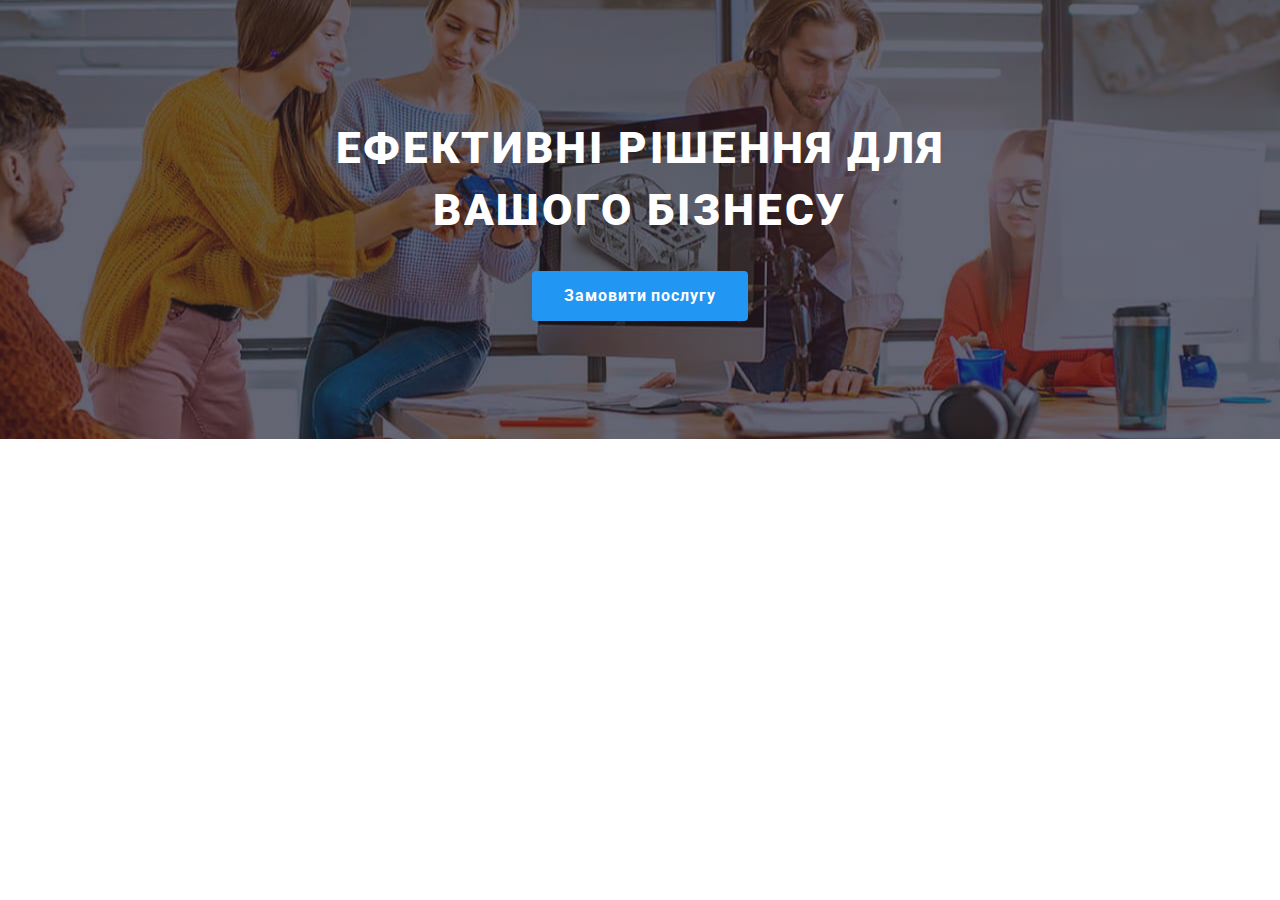
==== commit 3626e100: "modal" ====
--- a/index.html
+++ b/index.html
@@ -111,12 +111,12 @@
 			
 		</header>    -->
 		<!-- <main>  -->
-			<!-- <section class="hero">
+			<section class="hero">
 				<div class="container hero__container">
 					<h1 class="hero__title">Ефективні рішення для вашого бізнесу</h1>
 					<button class="hero__button" type="button" data-modal-open> Замовити послугу </button>
 				</div>
-			</section>  -->
+			</section> 
 			<!-- <section class="benefits">
 				<div class="container benefits__container">
 					<h2 class="hidden">Наші переваги</h2>
@@ -437,7 +437,7 @@
 				</div>
 			</section>
 		</main> -->
-		<footer class="footer">
+		<!-- <footer class="footer">
 			<div class="container container-wrap">
 				<div class="join-us-wrap">
 					<a href="./index.html" class="text-logo-footer"> <span class="logo-h1">Web</span>Studio</a>
@@ -508,8 +508,8 @@
 					</form>
 				</div>
 			</div>
-		</footer> 
-		<!-- <div class="backdrop is-hidden" data-modal>
+		</footer>  -->
+		<div class="backdrop is-hidden" data-modal>
 			<div class="modal">
 				<button type="button" class="modal-close" data-modal-close>
 					<svg class="modal-close-icon" width="11" height="11">
@@ -564,7 +564,7 @@
 			</div>
 		</div>
 
-		<script src="./js/modal.js"></script>  -->
+		<script src="./js/modal.js"></script> 
 		<!-- <script src="./js/menu.js"></script> -->
 	 </body>
 </html>   
--- a/css/main.min.css
+++ b/css/main.min.css
@@ -1 +1 @@
-:root{--main-text-color: #212121;--secondary-text-color: #757575;--main-white-color: #fff;--highlight-color: #2196f3;--secondary-white-color: #f5f4f5;--fill-color: #2f303a;--button-active-color: #188ce8;--card-border-color: #eee;--background-color: #f5f4fa;--icon-color: #afb1b8}h1,h2,h3,h4,h5,h6,p{margin:0}ul{list-style:none;margin:0;padding:0}img{display:block;width:100%}a{text-decoration:none;color:var(--main-text-color)}button{border:none;outline:none;display:block}.hidden{color:rgba(0,0,0,0);position:absolute;width:1px;height:1px;margin:-1px;border:0;padding:0;white-space:nowrap;-webkit-clip-path:inset(100%);clip-path:inset(100%);clip:rect(0 0 0 0);overflow:hidden}body{font-family:"Roboto",sans-serif;color:var(--main-text-color);font-size:14px;letter-spacing:.03em}.container{width:100%;padding-left:15px;padding-right:15px;margin:0 auto}@media screen and (min-width: 480px){.container{max-width:480px}}@media screen and (min-width: 768px){.container{max-width:768px}}@media screen and (min-width: 1200px){.container{max-width:1200px}}.modal{width:100%;min-height:609px;background-color:var(--main-white-color);-webkit-box-shadow:0px 1px 3px rgba(0,0,0,.12),0px 1px 1px rgba(0,0,0,.14),0px 2px 1px rgba(0,0,0,.2);box-shadow:0px 1px 3px rgba(0,0,0,.12),0px 1px 1px rgba(0,0,0,.14),0px 2px 1px rgba(0,0,0,.2);border-radius:4px;-webkit-transform:translate(-50%, -50%);transform:translate(-50%, -50%);position:absolute;top:50%;left:50%;padding:40px}@media screen and (min-width: 768px){.modal{width:528px;min-height:581px}}@media screen and (min-width: 1200px){.modal{width:528px;min-height:581px}}.modal-close{position:absolute;right:10px;top:10px;width:30px;height:30px;border:1px solid rgba(0,0,0,.1);border-radius:50%;display:-webkit-box;display:-ms-flexbox;display:flex;-webkit-box-align:center;-ms-flex-align:center;align-items:center;-webkit-box-pack:center;-ms-flex-pack:center;justify-content:center;background-color:rgba(0,0,0,0);cursor:pointer;-webkit-transition:color 250ms cubic-bezier(0.4, 0, 0.2, 1),background-color 250ms cubic-bezier(0.4, 0, 0.2, 1);transition:color 250ms cubic-bezier(0.4, 0, 0.2, 1),background-color 250ms cubic-bezier(0.4, 0, 0.2, 1)}.modal-close:hover .modal-close-icon,.modal-close:focus .modal-close-icon{fill:var(--button-active-color)}.is-hidden{opacity:0;visibility:hidden;pointer-events:none}.modal-title{font-weight:700;font-size:20px;line-height:1.15;text-align:center;letter-spacing:.03em;margin-bottom:12px;color:var(--main-text-color)}@media screen and (min-width: 769px){.modal-title{font-weight:700;font-size:20px;line-height:1.5;text-align:center;letter-spacing:.03em;color:var(--main-text-color)}}@media screen and (min-width: 1200px){.modal-title{font-weight:700;font-size:20px;line-height:1.15;text-align:center;letter-spacing:.03em;color:var(--main-text-color)}}.modal-field{position:relative;margin-bottom:10px}.modal-icon{position:absolute;left:12px;top:30px}.input-label{color:var(--secondary-text-color);font-weight:400;font-size:12px;line-height:1.1666666667;letter-spacing:.01em;margin-bottom:4px}.check-text{display:-webkit-box;display:-ms-flexbox;display:flex;-webkit-box-align:center;-ms-flex-align:center;align-items:center;font-size:12px;line-height:1.1666666667;letter-spacing:.03em;color:var(--secondary-text-color)}@media screen and (min-width: 769px){.check-text{font-size:12px;line-height:1.1666666667}}@media screen and (min-width: 1200px){.check-text{font-size:14px;line-height:1.7142857143}}.check-text span{width:16px;height:15px;background:var(--main-white-color);border:.2px solid var(--main-text-color);border-radius:2px;margin-right:7px;display:-webkit-box;display:-ms-flexbox;display:flex;-webkit-box-align:center;-ms-flex-align:center;align-items:center;-webkit-box-pack:center;-ms-flex-pack:center;justify-content:center;fill:rgba(0,0,0,0)}.modal-check:checked+.check-text span{background-color:var(--highlight-color);border:none;fill:var(--main-white-color)}.modal-check:focus+.check-text span{border-color:var(--highlight-color)}.check-modal-icon{margin-left:20px}.input-policy{color:var(--highlight-color);letter-spacing:.03em;font-size:12px;line-height:1.1666666667;text-decoration:underline;margin-left:5px}@media screen and (min-width: 769px){.input-policy{font-size:12px;line-height:1.1666666667}}@media screen and (min-width: 1200px){.input-policy{font-size:14px;line-height:1.7142857143}}.modal-input{width:100%;height:40px;margin-top:4px;border-radius:5px;border:1px solid rgba(33,33,33,.2);border-radius:4px;padding-left:42px;color:var(--main-text-color);outline:rgba(0,0,0,0)}.modal-input:focus{border-color:var(--highlight-color)}.modal-input:focus+.modal-icon{fill:var(--highlight-color)}.modal-comment{width:100%;height:120px;border:1px solid rgba(33,33,33,.2);border-radius:4px;resize:none;padding:16px 12px;margin-top:4px;margin-bottom:20px}.modal-comment:hover,.modal-comment:focus{outline-color:var(--highlight-color)}.modal-comment::-webkit-input-placeholder{color:#303030;font-size:14px;line-height:1.1428571429;letter-spacing:.01em;color:rgba(117,117,117,.5)}.modal-comment::-moz-placeholder{color:#303030;font-size:14px;line-height:1.1428571429;letter-spacing:.01em;color:rgba(117,117,117,.5)}.modal-comment:-ms-input-placeholder{color:#303030;font-size:14px;line-height:1.1428571429;letter-spacing:.01em;color:rgba(117,117,117,.5)}.modal-comment::-ms-input-placeholder{color:#303030;font-size:14px;line-height:1.1428571429;letter-spacing:.01em;color:rgba(117,117,117,.5)}.modal-comment::placeholder{color:#303030;font-size:14px;line-height:1.1428571429;letter-spacing:.01em;color:rgba(117,117,117,.5)}.comment{width:100%;height:120px;margin-top:28px}.input-button{display:block;margin:0 auto;width:200px;height:50px;font-weight:700;font-size:16px;line-height:1.8;-webkit-box-shadow:0px 4px 4px rgba(0,0,0,.15);box-shadow:0px 4px 4px rgba(0,0,0,.15);border-radius:4px;letter-spacing:.06em;color:var(--main-white-color);background-color:var(--highlight-color);cursor:pointer;margin-top:30px}.input-button:hover,.input-button:focus{background-color:var(--button-active-color);color:var(--main-white-color);-webkit-transition:color 250ms cubic-bezier(0.4, 0, 0.2, 1),background-color 250ms cubic-bezier(0.4, 0, 0.2, 1),-webkit-box-shadow 250ms cubic-bezier(0.4, 0, 0.2, 1);transition:color 250ms cubic-bezier(0.4, 0, 0.2, 1),background-color 250ms cubic-bezier(0.4, 0, 0.2, 1),-webkit-box-shadow 250ms cubic-bezier(0.4, 0, 0.2, 1);transition:color 250ms cubic-bezier(0.4, 0, 0.2, 1),background-color 250ms cubic-bezier(0.4, 0, 0.2, 1),box-shadow 250ms cubic-bezier(0.4, 0, 0.2, 1);transition:color 250ms cubic-bezier(0.4, 0, 0.2, 1),background-color 250ms cubic-bezier(0.4, 0, 0.2, 1),box-shadow 250ms cubic-bezier(0.4, 0, 0.2, 1),-webkit-box-shadow 250ms cubic-bezier(0.4, 0, 0.2, 1)}.header{border-bottom:1px solid var(--card-border-color)}.header__container{height:80px;display:-webkit-box;display:-ms-flexbox;display:flex;-webkit-box-align:center;-ms-flex-align:center;align-items:center}.header__navigation{display:-webkit-box;display:-ms-flexbox;display:flex;margin-right:auto;-webkit-box-align:center;-ms-flex-align:center;align-items:center}@media screen and (min-width: 768px){.header__navigation{display:-webkit-box;display:-ms-flexbox;display:flex}}.logo__header{margin-right:93px;font-family:"Raleway",sans-serif;font-size:26px;line-height:1.19;font-weight:700;letter-spacing:.03em}.logo-h1{color:var(--highlight-color)}.menu{display:none;gap:50px;padding-top:32px}@media screen and (min-width: 768px){.menu{display:-webkit-box;display:-ms-flexbox;display:flex}}@media screen and (min-width: 1200px){.menu{display:-webkit-box;display:-ms-flexbox;display:flex}}.current:after{display:block;content:"";width:108%;height:4px;border-radius:2px;background-color:var(--highlight-color);margin-top:28px;-webkit-transform:translateX(-4%);transform:translateX(-4%)}.menu__link{text-decoration:none;font-size:14px;font-weight:500;line-height:1.15;letter-spacing:.02em;color:var(--main-text-color);-webkit-transition:color 250ms cubic-bezier(0.4, 0, 0.2, 1);transition:color 250ms cubic-bezier(0.4, 0, 0.2, 1)}.menu .menu__link:hover,.menu .menu__link:focus{color:var(--highlight-color)}.menu .menu__link.current{color:var(--highlight-color)}.menu__contacts{display:none;gap:30px}@media screen and (min-width: 768px){.menu__contacts{display:block}}@media screen and (min-width: 1200px){.menu__contacts{display:-webkit-box;display:-ms-flexbox;display:flex}}.contacts-icon{margin-right:10px}.contacts__number:hover .contacts-icon{fill:var(--highlight-color)}.contacts__mail:hover .contacts-icon{fill:var(--highlight-color)}.contacts__mail{display:-webkit-box;display:-ms-flexbox;display:flex;-webkit-box-align:center;-ms-flex-align:center;align-items:center;list-style:none;color:var(--secondary-text-color);-webkit-transition:color 250ms cubic-bezier(0.4, 0, 0.2, 1);transition:color 250ms cubic-bezier(0.4, 0, 0.2, 1)}.contacts__mail:hover,.contacts__mail:focus{color:var(--highlight-color)}@media screen and (min-width: 768px){.contacts__mail{padding-bottom:10px}}.contacts__number{display:-webkit-box;display:-ms-flexbox;display:flex;-webkit-box-align:center;-ms-flex-align:center;align-items:center;list-style:none;color:var(--secondary-text-color);-webkit-transition:color 250ms cubic-bezier(0.4, 0, 0.2, 1);transition:color 250ms cubic-bezier(0.4, 0, 0.2, 1)}.contacts__number:hover,.contacts__number:focus{color:var(--highlight-color)}.menu-open{margin-left:auto;background-color:rgba(0,0,0,0)}@media screen and (min-width: 768px){.menu-open{display:none}}.mob-menu{display:-webkit-box;display:-ms-flexbox;display:flex;-webkit-box-pack:justify;-ms-flex-pack:justify;justify-content:space-between;-webkit-box-orient:vertical;-webkit-box-direction:normal;-ms-flex-direction:column;flex-direction:column;position:fixed;top:0;z-index:100;width:100%;height:100%;background-color:var(--main-white-color);padding:48px 40px}@media screen and (min-width: 768px){.mob-menu{display:none}}.menu-close{position:absolute;top:10px;right:15px;background-color:rgba(0,0,0,0)}.menu-close:hover{fill:var(--highlight-color);cursor:pointer}.menu-list{display:-webkit-box;display:-ms-flexbox;display:flex;-webkit-box-orient:vertical;-webkit-box-direction:normal;-ms-flex-direction:column;flex-direction:column;gap:32px}.menu-list__link{font-weight:500;font-size:40px;line-height:1.17;letter-spacing:.02em;color:var(--main-text-color)}.menu-list__link:active{color:var(--highlight-color)}.menu-list__link:hover,.menu-list__link:focus{color:var(--highlight-color)}.name{color:var(--highlight-color)}.mob-list-contacts{display:-webkit-box;display:-ms-flexbox;display:flex;-webkit-box-orient:vertical;-webkit-box-direction:normal;-ms-flex-direction:column;flex-direction:column;gap:32px}.mob-menu__tel{font-weight:500;font-size:20px;line-height:1.17;letter-spacing:.02em;color:var(--highlight-color)}@media screen and (min-width: 480px){.mob-menu__tel{font-size:34px}}.mob-menu__tel:hover,.mob-menu__tel:focus{color:var(--secondary-text-color)}.mob-menu__email{font-weight:500;font-size:18px;line-height:1.16;letter-spacing:.02em;color:var(--secondary-text-color)}@media screen and (min-width: 480px){.mob-menu__email{font-size:24px}}.mob-menu__email:hover,.mob-menu__email:focus{color:var(--highlight-color)}.mob-soc{display:-webkit-box;display:-ms-flexbox;display:flex;gap:10px;-ms-flex-wrap:wrap;flex-wrap:wrap;margin-top:64px}.mob-soc__link{font-weight:500;font-size:18px;line-height:1.2;letter-spacing:.02em;color:var(--highlight-color)}.mob-soc__link:hover,.mob-soc__link:focus{color:var(--secondary-text-color)}.mob-soc__item:not(:last-child){padding-right:10px;border-right:1px solid rgba(33,33,33,.2)}.hero{background-image:-webkit-gradient(linear, left top, left bottom, from(rgba(47, 48, 58, 0.4)), to(rgba(47, 48, 58, 0.4))),url(../img/hero-bg-mob.jpg);background-image:linear-gradient(rgba(47, 48, 58, 0.4), rgba(47, 48, 58, 0.4)),url(../img/hero-bg-mob.jpg);background-repeat:no-repeat;background-position:center;padding-top:118px;padding-bottom:118px}@media(min-device-pixel-ratio: 2),(-webkit-min-device-pixel-ratio: 2),(min-resolution: 192dpi),(min-resolution: 2dppx){.hero{background-image:-webkit-gradient(linear, left top, left bottom, from(rgba(47, 48, 58, 0.4)), to(rgba(47, 48, 58, 0.4))),url(../img/hero-bg-mob-2x.jpg);background-image:linear-gradient(rgba(47, 48, 58, 0.4), rgba(47, 48, 58, 0.4)),url(../img/hero-bg-mob-2x.jpg)}}@media screen and (min-width: 481px){.hero{background-image:-webkit-gradient(linear, left top, left bottom, from(rgba(47, 48, 58, 0.4)), to(rgba(47, 48, 58, 0.4))),url(../img/hero-bg-tab.jpg);background-image:linear-gradient(rgba(47, 48, 58, 0.4), rgba(47, 48, 58, 0.4)),url(../img/hero-bg-tab.jpg)}}@media screen and (min-width: 481px)and (min-device-pixel-ratio: 2),screen and (min-width: 481px)and (-webkit-min-device-pixel-ratio: 2),screen and (min-width: 481px)and (min-resolution: 192dpi),screen and (min-width: 481px)and (min-resolution: 2dppx){.hero{background-image:-webkit-gradient(linear, left top, left bottom, from(rgba(47, 48, 58, 0.4)), to(rgba(47, 48, 58, 0.4))),url(../img/hero-bg-tab-2x.jpg);background-image:linear-gradient(rgba(47, 48, 58, 0.4), rgba(47, 48, 58, 0.4)),url(../img/hero-bg-tab-2x.jpg)}}@media screen and (min-width: 769px){.hero{background-image:-webkit-gradient(linear, left top, left bottom, from(rgba(47, 48, 58, 0.4)), to(rgba(47, 48, 58, 0.4))),url(../img/hero.jpg);background-image:linear-gradient(rgba(47, 48, 58, 0.4), rgba(47, 48, 58, 0.4)),url(../img/hero.jpg)}}@media screen and (min-width: 769px)and (min-device-pixel-ratio: 2),screen and (min-width: 769px)and (-webkit-min-device-pixel-ratio: 2),screen and (min-width: 769px)and (min-resolution: 192dpi),screen and (min-width: 769px)and (min-resolution: 2dppx){.hero{background-image:-webkit-gradient(linear, left top, left bottom, from(rgba(47, 48, 58, 0.4)), to(rgba(47, 48, 58, 0.4))),url(../img/hero-bg-desktop-2x.jpg);background-image:linear-gradient(rgba(47, 48, 58, 0.4), rgba(47, 48, 58, 0.4)),url(../img/hero-bg-desktop-2x.jpg)}}section{display:block}.hero__title{color:var(--main-white-color);font-size:20px;line-height:1.6;font-weight:900;text-transform:uppercase;letter-spacing:.06em;text-align:center;margin:0 auto;margin-bottom:30px}@media screen and (min-width: 481px){.hero__title{font-size:26px}}@media screen and (min-width: 769px){.hero__title{font-size:26px;width:696px}}@media screen and (min-width: 1200px){.hero__title{font-size:44px;line-height:1.4;width:696px}}.hero__button{display:block;margin:0 auto;width:216px;height:50px;background-color:var(--highlight-color);font-size:16px;font-weight:700;line-height:1.875;letter-spacing:.06em;color:var(--main-white-color);border-radius:4px;cursor:pointer;font-family:inherit;-webkit-transition:background-color 250ms cubic-bezier(0.4, 0, 0.2, 1),color 250ms cubic-bezier(0.4, 0, 0.2, 1);transition:background-color 250ms cubic-bezier(0.4, 0, 0.2, 1),color 250ms cubic-bezier(0.4, 0, 0.2, 1)}.hero__button:hover{background-color:var(--button-active-color);color:var(--main-white-color)}.hero__button:focus{background-color:var(--button-active-color);color:var(--main-white-color)}.hero__button:active{background-color:var(--button-active-color);color:var(--main-white-color)}.benefits{padding-top:60px;padding-bottom:60px}.benefits__list{display:-webkit-box;display:-ms-flexbox;display:flex;-ms-flex-wrap:wrap;flex-wrap:wrap;gap:30px}.benefits__content{width:100%;line-height:1.71;letter-spacing:.03em;color:var(--secondary-text-color)}@media screen and (min-width: 768px){.benefits__content{width:calc((100% - 30px)/2)}}@media screen and (min-width: 1200px){.benefits__content{width:calc((100% - 90px)/4)}}.svg-icon-style{display:-webkit-box;display:-ms-flexbox;display:flex;-webkit-box-align:center;-ms-flex-align:center;align-items:center;-webkit-box-pack:center;-ms-flex-pack:center;justify-content:center;background-color:var(--background-color);width:100%;height:120px;margin-bottom:30px}.benefits__name{font-weight:700;font-size:14px;line-height:1.14;letter-spacing:.03em;text-transform:uppercase;color:var(--main-text-color);margin-bottom:10px;text-align:center}@media screen and (min-width: 768px){.benefits__name{text-align:left}}@media screen and (min-width: 1200px){.benefits__name{text-align:left}}.benefits__descr{font-size:14px;line-height:1.7;letter-spacing:.03em;color:var(--secondary-text-color)}.our__works{text-align:center;width:100%;padding-bottom:94px;display:none}@media screen and (min-width: 1200px){.our__works{display:block}}.works__title{font-weight:700;font-size:36px;line-height:1,1666;text-align:center;letter-spacing:.03em;color:var(--main-text-color);margin-bottom:50px}.images__block{display:-webkit-box;display:-ms-flexbox;display:flex;-webkit-box-pack:center;-ms-flex-pack:center;justify-content:center;gap:30px}.images__item{list-style:none;position:relative}.images__text{position:absolute;display:-webkit-box;display:-ms-flexbox;display:flex;text-align:center;-webkit-box-pack:center;-ms-flex-pack:center;justify-content:center;-webkit-box-align:center;-ms-flex-align:center;align-items:center;right:0;bottom:0;width:100%;height:70px;font-weight:700;font-size:14px;line-height:1.14;letter-spacing:.03em;text-transform:uppercase;background-color:rgba(47,48,58,.8);color:var(--main-white-color)}.sec-four{background-color:var(--secondary-white-color);padding-top:60px;padding-bottom:60px}@media screen and (min-width: 768px){.sec-four{padding-top:100px;padding-bottom:100px}}@media screen and (min-width: 1200px){.sec-four{padding-top:120px;padding-bottom:120px}}.cards{display:-webkit-box;display:-ms-flexbox;display:flex;-ms-flex-wrap:wrap;flex-wrap:wrap;gap:30px}.card{background-color:var(--main-white-color);-webkit-box-shadow:0px 1px 3px rgba(0,0,0,.12),0px 1px 1px rgba(0,0,0,.14),0px 2px 1px rgba(0,0,0,.2);box-shadow:0px 1px 3px rgba(0,0,0,.12),0px 1px 1px rgba(0,0,0,.14),0px 2px 1px rgba(0,0,0,.2);border-radius:0px 0px 4px 4px;list-style:none}.our-team{padding:30px 0}.card-name{font-weight:500;font-size:16px;line-height:1.19;text-align:center;letter-spacing:.03em;color:var(--main-text-color);margin-bottom:10px}.job{color:var(--secondary-text-color);font-size:16px;font-weight:400;letter-spacing:.03em;text-align:center}.social-icons-list{display:-webkit-box;display:-ms-flexbox;display:flex;-webkit-box-pack:center;-ms-flex-pack:center;justify-content:center;margin-top:16px;gap:10px}.social-icons-item{height:44px}.social-media-icons{fill:var(--icon-color);-webkit-transition:fill 250ms,background-color 250ms cubic-bezier(0.4, 0, 0.2, 1);transition:fill 250ms,background-color 250ms cubic-bezier(0.4, 0, 0.2, 1)}.social-icons-link:hover .social-media-icons,.social-icons-link:focus .social-media-icons{fill:#fff}.social-icons-link{display:-webkit-box;display:-ms-flexbox;display:flex;-webkit-box-align:center;-ms-flex-align:center;align-items:center;-webkit-box-pack:center;-ms-flex-pack:center;justify-content:center;width:44px;height:100%;border-radius:100%;background:rgba(255,255,255,.1);-webkit-transition:background-color 250ms cubic-bezier(0.4, 0, 0.2, 1),color 250ms cubic-bezier(0.4, 0, 0.2, 1);transition:background-color 250ms cubic-bezier(0.4, 0, 0.2, 1),color 250ms cubic-bezier(0.4, 0, 0.2, 1)}.social-icons-link:hover,.social-icons-link:focus{background-color:var(--highlight-color)}.clients{padding-top:60px;padding-bottom:60px}.clients-header{font-weight:700;font-size:36px;line-height:1.17;text-align:center;letter-spacing:.03em;color:var(--main-text-color);margin-bottom:30px}.clients-icons{display:-webkit-box;display:-ms-flexbox;display:flex;-ms-flex-wrap:wrap;flex-wrap:wrap;-webkit-box-pack:center;-ms-flex-pack:center;justify-content:center;gap:30px;fill:var(--icon-color)}.clients-icons-link:hover .clients-icons,.clients-icons-link:focus .clients-icons{fill:var(--highlight-color)}.clients-icons-list{width:100%;height:92px}@media screen and (min-width: 480px){.clients-icons-list{width:calc((100% - 30px)/2)}}@media screen and (min-width: 768px){.clients-icons-list{width:calc((100% - 60px)/3)}}@media screen and (min-width: 1200px){.clients-icons-list{width:calc((100% - 150px)/6)}}.clients-icons-link{display:-webkit-box;display:-ms-flexbox;display:flex;-webkit-box-align:center;-ms-flex-align:center;align-items:center;-webkit-box-pack:center;-ms-flex-pack:center;justify-content:center;width:100%;height:100%;border:1px solid var(--icon-color);border-radius:4px;-webkit-transition:fill 250ms cubic-bezier(0.4, 0, 0.2, 1),background-color 250ms cubic-bezier(0.4, 0, 0.2, 1);transition:fill 250ms cubic-bezier(0.4, 0, 0.2, 1),background-color 250ms cubic-bezier(0.4, 0, 0.2, 1)}.clients-icons-link:hover,.clients-icons-link:focus{border:1px solid var(--highlight-color)}.sec-one-portfolio{padding-top:94px;padding-bottom:94px}.button-list{display:-webkit-box;display:-ms-flexbox;display:flex;-webkit-box-orient:horizontal;-webkit-box-direction:normal;-ms-flex-direction:row;flex-direction:row;list-style:none;font-family:inherit;-webkit-box-pack:center;-ms-flex-pack:center;justify-content:center;margin-bottom:34px}.button-portfolio{width:auto;height:38px;background-color:var(--secondary-white-color);color:var(--main-text-color);border-radius:4px;padding:6px 22px;font-size:16px;line-height:1.63;letter-spacing:.03em;font-weight:600;text-align:center;cursor:pointer;font-family:inherit;margin-right:8px;-webkit-transition:color 250ms cubic-bezier(0.4, 0, 0.2, 1),background-color 250ms cubic-bezier(0.4, 0, 0.2, 1),-webkit-box-shadow 250ms cubic-bezier(0.4, 0, 0.2, 1);transition:color 250ms cubic-bezier(0.4, 0, 0.2, 1),background-color 250ms cubic-bezier(0.4, 0, 0.2, 1),-webkit-box-shadow 250ms cubic-bezier(0.4, 0, 0.2, 1);transition:color 250ms cubic-bezier(0.4, 0, 0.2, 1),box-shadow 250ms cubic-bezier(0.4, 0, 0.2, 1),background-color 250ms cubic-bezier(0.4, 0, 0.2, 1);transition:color 250ms cubic-bezier(0.4, 0, 0.2, 1),box-shadow 250ms cubic-bezier(0.4, 0, 0.2, 1),background-color 250ms cubic-bezier(0.4, 0, 0.2, 1),-webkit-box-shadow 250ms cubic-bezier(0.4, 0, 0.2, 1)}.button-portfolio:hover,.button-portfolio:focus{background-color:var(--highlight-color);color:var(--main-white-color);-webkit-box-shadow:0px 3px 1px rgba(0,0,0,.1),0px 1px 2px rgba(0,0,0,.08),0px 2px 2px rgba(0,0,0,.12);box-shadow:0px 3px 1px rgba(0,0,0,.1),0px 1px 2px rgba(0,0,0,.08),0px 2px 2px rgba(0,0,0,.12)}.button-portfolio:active{background-color:var(--button-active-color);color:var(--main-white-color)}.portfolio-cards{display:-webkit-box;display:-ms-flexbox;display:flex;-ms-flex-wrap:wrap;flex-wrap:wrap;gap:30px}.portfolio-card{background-color:var(--main-white-color);-ms-flex-preferred-size:calc((100% - 60px)/3);flex-basis:calc((100% - 60px)/3)}.portfolio-card:hover{-webkit-box-shadow:0px 1px 1px rgba(0,0,0,.12),0px 4px 4px rgba(0,0,0,.06),1px 4px 6px rgba(0,0,0,.16);box-shadow:0px 1px 1px rgba(0,0,0,.12),0px 4px 4px rgba(0,0,0,.06),1px 4px 6px rgba(0,0,0,.16)}.portfolio-wrapper-card{position:relative;overflow:hidden}.portfolio-cards-link{display:block}.portfolio-name-type{padding:20px 24px;border:1px solid var(--card-border-color);border-top:none}.portfolio-card-text{position:absolute;top:0;background-color:rgba(33,150,243,.9);color:var(--main-white-color);font-size:18px;line-height:1.5;letter-spacing:.03em;padding:63px 40px;-webkit-transform:translateY(100%);transform:translateY(100%);-webkit-transition:-webkit-transform 250ms cubic-bezier(0.4, 0, 0.2, 1);transition:-webkit-transform 250ms cubic-bezier(0.4, 0, 0.2, 1);transition:transform 250ms cubic-bezier(0.4, 0, 0.2, 1);transition:transform 250ms cubic-bezier(0.4, 0, 0.2, 1), -webkit-transform 250ms cubic-bezier(0.4, 0, 0.2, 1)}.portfolio-card:hover .portfolio-card-text{-webkit-transform:translateY(0);transform:translateY(0)}.portfolio-cards-link:focus .portfolio-card-text{-webkit-transform:translateY(0);transform:translateY(0)}.portfolio-name{margin-bottom:4px;font-weight:700;font-size:18px;line-height:2;letter-spacing:.06em;color:var(--main-text-color)}.portfolio-type{color:var(--secondary-text-color);font-size:16px;letter-spacing:.03em;line-height:2}.footer{padding:60px 0;background-color:var(--fill-color)}.footer-content{display:-webkit-box;display:-ms-flexbox;display:flex;-ms-flex-wrap:wrap;flex-wrap:wrap;-webkit-box-orient:vertical;-webkit-box-direction:normal;-ms-flex-direction:column;flex-direction:column;gap:9px}.text-logo-footer{display:block;text-align:center;font-family:"Raleway",sans-serif;font-size:24px;line-height:1.17;font-weight:700;letter-spacing:.03em;color:var(--main-white-color);margin-bottom:20px}.footer-icons{width:44px;height:44px}.footer-elem-item{list-style:none;font-style:normal}.footer-link-address{color:var(--main-white-color);letter-spacing:.03em;font-size:14px;line-height:1.7;-webkit-transition:color 250ms cubic-bezier(0.4, 0, 0.2, 1);transition:color 250ms cubic-bezier(0.4, 0, 0.2, 1)}.footer-link-address:hover,.footer-link-address:focus{color:var(--highlight-color)}.footer-links{display:block;text-align:center;font-family:"Roboto",sans-serif;color:var(--secondary-text-color);font-size:14px;line-height:1.7;letter-spacing:.03em;-webkit-transition:color 250ms cubic-bezier(0.4, 0, 0.2, 1);transition:color 250ms cubic-bezier(0.4, 0, 0.2, 1)}.footer-links:hover,.footer-links:focus{color:var(--highlight-color)}.social-footer-wrap .social-media-icons{fill:#fff}.join-us-header{text-align:center;font-weight:700;font-size:14px;line-height:1.14;letter-spacing:.03em;text-transform:uppercase;color:var(--main-white-color)}.container-wrap{display:-webkit-box;display:-ms-flexbox;display:flex;-webkit-box-orient:vertical;-webkit-box-direction:normal;-ms-flex-direction:column;flex-direction:column;gap:93px;-webkit-box-align:baseline;-ms-flex-align:baseline;align-items:baseline}.backdrop{position:fixed;top:0;width:100%;height:100%;background-color:rgba(0,0,0,.2)}.footer-form{display:-webkit-box;display:-ms-flexbox;display:flex;gap:12px}.sign-title{font-weight:700;font-size:14px;line-height:1.14;letter-spacing:.03em;text-transform:uppercase;color:var(--main-white-color);margin-bottom:20px}.input-footer{display:-webkit-box;display:-ms-flexbox;display:flex;-webkit-box-orient:vertical;-webkit-box-direction:normal;-ms-flex-direction:column;flex-direction:column;width:358px;height:50px;border:1px solid rgba(255,255,255,.3);-webkit-filter:drop-shadow(0px 4px 4px rgba(0, 0, 0, 0.15));filter:drop-shadow(0px 4px 4px rgba(0, 0, 0, 0.15));border-radius:4px;background-color:var(--fill-color);color:var(--main-white-color);padding-left:15px}.input-footer:focus{outline-color:var(--highlight-color)}.input-footer:hover{border-color:var(--highlight-color)}.input-button-footer{width:200px;height:50px;-webkit-box-shadow:0px 4px 4px rgba(0,0,0,.15);box-shadow:0px 4px 4px rgba(0,0,0,.15);border-radius:4px;background-color:var(--highlight-color);font-weight:700;font-size:16px;line-height:1.8;display:-webkit-box;display:-ms-flexbox;display:flex;-webkit-box-align:center;-ms-flex-align:center;align-items:center;letter-spacing:.06em;color:var(--main-white-color);-webkit-box-pack:center;-ms-flex-pack:center;justify-content:center;gap:10px;cursor:pointer}.input-button-footer:hover,.input-button-footer:focus{background-color:var(--button-active-color);color:var(--main-white-color);-webkit-transition:color 250ms cubic-bezier(0.4, 0, 0.2, 1),background-color 250ms cubic-bezier(0.4, 0, 0.2, 1);transition:color 250ms cubic-bezier(0.4, 0, 0.2, 1),background-color 250ms cubic-bezier(0.4, 0, 0.2, 1)}.modal-icon-footer{fill:var(--main-white-color)}/*# sourceMappingURL=main.min.css.map */+:root{--main-text-color: #212121;--secondary-text-color: #757575;--main-white-color: #fff;--highlight-color: #2196f3;--secondary-white-color: #f5f4f5;--fill-color: #2f303a;--button-active-color: #188ce8;--card-border-color: #eee;--background-color: #f5f4fa;--icon-color: #afb1b8}h1,h2,h3,h4,h5,h6,p{margin:0}ul{list-style:none;margin:0;padding:0}img{display:block;width:100%}a{text-decoration:none;color:var(--main-text-color)}button{border:none;outline:none;display:block}.hidden{color:rgba(0,0,0,0);position:absolute;width:1px;height:1px;margin:-1px;border:0;padding:0;white-space:nowrap;-webkit-clip-path:inset(100%);clip-path:inset(100%);clip:rect(0 0 0 0);overflow:hidden}body{font-family:"Roboto",sans-serif;color:var(--main-text-color);font-size:14px;letter-spacing:.03em}.container{width:100%;padding-left:15px;padding-right:15px;margin:0 auto}@media screen and (min-width: 480px){.container{max-width:480px}}@media screen and (min-width: 768px){.container{max-width:768px}}@media screen and (min-width: 1200px){.container{max-width:1200px}}.modal{width:100%;min-height:609px;background-color:var(--main-white-color);-webkit-box-shadow:0px 1px 3px rgba(0,0,0,.12),0px 1px 1px rgba(0,0,0,.14),0px 2px 1px rgba(0,0,0,.2);box-shadow:0px 1px 3px rgba(0,0,0,.12),0px 1px 1px rgba(0,0,0,.14),0px 2px 1px rgba(0,0,0,.2);border-radius:4px;-webkit-transform:translate(-50%, -50%);transform:translate(-50%, -50%);position:absolute;top:50%;left:50%;padding:40px}@media screen and (min-width: 768px){.modal{width:528px;min-height:581px}}@media screen and (min-width: 1200px){.modal{width:528px;min-height:581px}}.modal-close{position:absolute;right:10px;top:10px;width:30px;height:30px;border:1px solid rgba(0,0,0,.1);border-radius:50%;display:-webkit-box;display:-ms-flexbox;display:flex;-webkit-box-align:center;-ms-flex-align:center;align-items:center;-webkit-box-pack:center;-ms-flex-pack:center;justify-content:center;background-color:rgba(0,0,0,0);cursor:pointer;-webkit-transition:color 250ms cubic-bezier(0.4, 0, 0.2, 1),background-color 250ms cubic-bezier(0.4, 0, 0.2, 1);transition:color 250ms cubic-bezier(0.4, 0, 0.2, 1),background-color 250ms cubic-bezier(0.4, 0, 0.2, 1)}.modal-close:hover .modal-close-icon,.modal-close:focus .modal-close-icon{fill:var(--button-active-color)}.is-hidden{opacity:0;visibility:hidden;pointer-events:none}.modal-title{font-weight:700;font-size:20px;line-height:1.15;text-align:center;letter-spacing:.03em;margin-bottom:12px;color:var(--main-text-color)}@media screen and (min-width: 769px){.modal-title{font-weight:700;font-size:20px;line-height:1.5;text-align:center;letter-spacing:.03em;color:var(--main-text-color)}}@media screen and (min-width: 1200px){.modal-title{font-weight:700;font-size:20px;line-height:1.15;text-align:center;letter-spacing:.03em;color:var(--main-text-color)}}.modal-field{position:relative;margin-bottom:10px}.modal-icon{position:absolute;left:12px;top:30px}.input-label{color:var(--secondary-text-color);font-weight:400;font-size:12px;line-height:1.1666666667;letter-spacing:.01em;margin-bottom:4px}.check-text{display:-webkit-box;display:-ms-flexbox;display:flex;-webkit-box-align:center;-ms-flex-align:center;align-items:center;font-size:12px;line-height:1.1666666667;letter-spacing:.03em;color:var(--secondary-text-color)}@media screen and (min-width: 769px){.check-text{font-size:12px;line-height:1.1666666667}}@media screen and (min-width: 1200px){.check-text{font-size:14px;line-height:1.7142857143}}.check-text span{width:16px;height:15px;background:var(--main-white-color);border:.2px solid var(--main-text-color);border-radius:2px;margin-right:7px;display:-webkit-box;display:-ms-flexbox;display:flex;-webkit-box-align:center;-ms-flex-align:center;align-items:center;-webkit-box-pack:center;-ms-flex-pack:center;justify-content:center;fill:rgba(0,0,0,0)}.modal-check:checked+.check-text span{background-color:var(--highlight-color);border:none;fill:var(--main-white-color)}.modal-check:focus+.check-text span{border-color:var(--highlight-color)}.check-modal-icon{margin-left:20px}.input-policy{color:var(--highlight-color);letter-spacing:.03em;font-size:12px;line-height:1.1666666667;text-decoration:underline;margin-left:5px}@media screen and (min-width: 769px){.input-policy{font-size:12px;line-height:1.1666666667}}@media screen and (min-width: 1200px){.input-policy{font-size:14px;line-height:1.7142857143}}.modal-input{width:100%;height:40px;margin-top:4px;border-radius:5px;border:1px solid rgba(33,33,33,.2);border-radius:4px;padding-left:42px;color:var(--main-text-color);outline:rgba(0,0,0,0)}.modal-input:focus{border-color:var(--highlight-color)}.modal-input:focus+.modal-icon{fill:var(--highlight-color)}.modal-comment{width:100%;height:120px;border:1px solid rgba(33,33,33,.2);border-radius:4px;resize:none;padding:16px 12px;margin-top:4px;margin-bottom:20px}.modal-comment:hover,.modal-comment:focus{outline-color:var(--highlight-color)}.modal-comment::-webkit-input-placeholder{color:#303030;font-size:14px;line-height:1.1428571429;letter-spacing:.01em;color:rgba(117,117,117,.5)}.modal-comment::-moz-placeholder{color:#303030;font-size:14px;line-height:1.1428571429;letter-spacing:.01em;color:rgba(117,117,117,.5)}.modal-comment:-ms-input-placeholder{color:#303030;font-size:14px;line-height:1.1428571429;letter-spacing:.01em;color:rgba(117,117,117,.5)}.modal-comment::-ms-input-placeholder{color:#303030;font-size:14px;line-height:1.1428571429;letter-spacing:.01em;color:rgba(117,117,117,.5)}.modal-comment::placeholder{color:#303030;font-size:14px;line-height:1.1428571429;letter-spacing:.01em;color:rgba(117,117,117,.5)}.comment{width:100%;height:120px;margin-top:28px}.input-button{display:block;margin:0 auto;width:200px;height:50px;font-weight:700;font-size:16px;line-height:1.8;-webkit-box-shadow:0px 4px 4px rgba(0,0,0,.15);box-shadow:0px 4px 4px rgba(0,0,0,.15);border-radius:4px;letter-spacing:.06em;color:var(--main-white-color);background-color:var(--highlight-color);cursor:pointer;margin-top:30px}.input-button:hover,.input-button:focus{background-color:var(--button-active-color);color:var(--main-white-color);-webkit-transition:color 250ms cubic-bezier(0.4, 0, 0.2, 1),background-color 250ms cubic-bezier(0.4, 0, 0.2, 1),-webkit-box-shadow 250ms cubic-bezier(0.4, 0, 0.2, 1);transition:color 250ms cubic-bezier(0.4, 0, 0.2, 1),background-color 250ms cubic-bezier(0.4, 0, 0.2, 1),-webkit-box-shadow 250ms cubic-bezier(0.4, 0, 0.2, 1);transition:color 250ms cubic-bezier(0.4, 0, 0.2, 1),background-color 250ms cubic-bezier(0.4, 0, 0.2, 1),box-shadow 250ms cubic-bezier(0.4, 0, 0.2, 1);transition:color 250ms cubic-bezier(0.4, 0, 0.2, 1),background-color 250ms cubic-bezier(0.4, 0, 0.2, 1),box-shadow 250ms cubic-bezier(0.4, 0, 0.2, 1),-webkit-box-shadow 250ms cubic-bezier(0.4, 0, 0.2, 1)}.header{border-bottom:1px solid var(--card-border-color)}.header__container{height:80px;display:-webkit-box;display:-ms-flexbox;display:flex;-webkit-box-align:center;-ms-flex-align:center;align-items:center}.header__navigation{display:-webkit-box;display:-ms-flexbox;display:flex;margin-right:auto;-webkit-box-align:center;-ms-flex-align:center;align-items:center}@media screen and (min-width: 768px){.header__navigation{display:-webkit-box;display:-ms-flexbox;display:flex}}.logo__header{margin-right:93px;font-family:"Raleway",sans-serif;font-size:26px;line-height:1.19;font-weight:700;letter-spacing:.03em}.logo-h1{color:var(--highlight-color)}.menu{display:none;gap:50px;padding-top:32px}@media screen and (min-width: 768px){.menu{display:-webkit-box;display:-ms-flexbox;display:flex}}@media screen and (min-width: 1200px){.menu{display:-webkit-box;display:-ms-flexbox;display:flex}}.current:after{display:block;content:"";width:108%;height:4px;border-radius:2px;background-color:var(--highlight-color);margin-top:28px;-webkit-transform:translateX(-4%);transform:translateX(-4%)}.menu__link{text-decoration:none;font-size:14px;font-weight:500;line-height:1.15;letter-spacing:.02em;color:var(--main-text-color);-webkit-transition:color 250ms cubic-bezier(0.4, 0, 0.2, 1);transition:color 250ms cubic-bezier(0.4, 0, 0.2, 1)}.menu .menu__link:hover,.menu .menu__link:focus{color:var(--highlight-color)}.menu .menu__link.current{color:var(--highlight-color)}.menu__contacts{display:none;gap:30px}@media screen and (min-width: 768px){.menu__contacts{display:block}}@media screen and (min-width: 1200px){.menu__contacts{display:-webkit-box;display:-ms-flexbox;display:flex}}.contacts-icon{margin-right:10px}.contacts__number:hover .contacts-icon{fill:var(--highlight-color)}.contacts__mail:hover .contacts-icon{fill:var(--highlight-color)}.contacts__mail{display:-webkit-box;display:-ms-flexbox;display:flex;-webkit-box-align:center;-ms-flex-align:center;align-items:center;list-style:none;color:var(--secondary-text-color);-webkit-transition:color 250ms cubic-bezier(0.4, 0, 0.2, 1);transition:color 250ms cubic-bezier(0.4, 0, 0.2, 1)}.contacts__mail:hover,.contacts__mail:focus{color:var(--highlight-color)}@media screen and (min-width: 768px){.contacts__mail{padding-bottom:10px}}.contacts__number{display:-webkit-box;display:-ms-flexbox;display:flex;-webkit-box-align:center;-ms-flex-align:center;align-items:center;list-style:none;color:var(--secondary-text-color);-webkit-transition:color 250ms cubic-bezier(0.4, 0, 0.2, 1);transition:color 250ms cubic-bezier(0.4, 0, 0.2, 1)}.contacts__number:hover,.contacts__number:focus{color:var(--highlight-color)}.menu-open{margin-left:auto;background-color:rgba(0,0,0,0)}@media screen and (min-width: 768px){.menu-open{display:none}}.mob-menu{display:-webkit-box;display:-ms-flexbox;display:flex;-webkit-box-pack:justify;-ms-flex-pack:justify;justify-content:space-between;-webkit-box-orient:vertical;-webkit-box-direction:normal;-ms-flex-direction:column;flex-direction:column;position:fixed;top:0;z-index:100;width:100%;height:100%;background-color:var(--main-white-color);padding:48px 40px}@media screen and (min-width: 768px){.mob-menu{display:none}}.menu-close{position:absolute;top:10px;right:15px;background-color:rgba(0,0,0,0)}.menu-close:hover{fill:var(--highlight-color);cursor:pointer}.menu-list{display:-webkit-box;display:-ms-flexbox;display:flex;-webkit-box-orient:vertical;-webkit-box-direction:normal;-ms-flex-direction:column;flex-direction:column;gap:32px}.menu-list__link{font-weight:500;font-size:40px;line-height:1.17;letter-spacing:.02em;color:var(--main-text-color)}.menu-list__link:active{color:var(--highlight-color)}.menu-list__link:hover,.menu-list__link:focus{color:var(--highlight-color)}.name{color:var(--highlight-color)}.mob-list-contacts{display:-webkit-box;display:-ms-flexbox;display:flex;-webkit-box-orient:vertical;-webkit-box-direction:normal;-ms-flex-direction:column;flex-direction:column;gap:32px}.mob-menu__tel{font-weight:500;font-size:20px;line-height:1.17;letter-spacing:.02em;color:var(--highlight-color)}@media screen and (min-width: 480px){.mob-menu__tel{font-size:34px}}.mob-menu__tel:hover,.mob-menu__tel:focus{color:var(--secondary-text-color)}.mob-menu__email{font-weight:500;font-size:18px;line-height:1.16;letter-spacing:.02em;color:var(--secondary-text-color)}@media screen and (min-width: 480px){.mob-menu__email{font-size:24px}}.mob-menu__email:hover,.mob-menu__email:focus{color:var(--highlight-color)}.mob-soc{display:-webkit-box;display:-ms-flexbox;display:flex;gap:10px;-ms-flex-wrap:wrap;flex-wrap:wrap;margin-top:64px}.mob-soc__link{font-weight:500;font-size:18px;line-height:1.2;letter-spacing:.02em;color:var(--highlight-color)}.mob-soc__link:hover,.mob-soc__link:focus{color:var(--secondary-text-color)}.mob-soc__item:not(:last-child){padding-right:10px;border-right:1px solid rgba(33,33,33,.2)}.hero{background-image:-webkit-gradient(linear, left top, left bottom, from(rgba(47, 48, 58, 0.4)), to(rgba(47, 48, 58, 0.4))),url(../img/hero-bg-mob.jpg);background-image:linear-gradient(rgba(47, 48, 58, 0.4), rgba(47, 48, 58, 0.4)),url(../img/hero-bg-mob.jpg);background-repeat:no-repeat;background-position:center;padding-top:118px;padding-bottom:118px}@media(min-device-pixel-ratio: 2),(-webkit-min-device-pixel-ratio: 2),(min-resolution: 192dpi),(min-resolution: 2dppx){.hero{background-image:-webkit-gradient(linear, left top, left bottom, from(rgba(47, 48, 58, 0.4)), to(rgba(47, 48, 58, 0.4))),url(../img/hero-bg-mob-2x.jpg);background-image:linear-gradient(rgba(47, 48, 58, 0.4), rgba(47, 48, 58, 0.4)),url(../img/hero-bg-mob-2x.jpg)}}@media screen and (min-width: 481px){.hero{background-image:-webkit-gradient(linear, left top, left bottom, from(rgba(47, 48, 58, 0.4)), to(rgba(47, 48, 58, 0.4))),url(../img/hero-bg-tab.jpg);background-image:linear-gradient(rgba(47, 48, 58, 0.4), rgba(47, 48, 58, 0.4)),url(../img/hero-bg-tab.jpg)}}@media screen and (min-width: 481px)and (min-device-pixel-ratio: 2),screen and (min-width: 481px)and (-webkit-min-device-pixel-ratio: 2),screen and (min-width: 481px)and (min-resolution: 192dpi),screen and (min-width: 481px)and (min-resolution: 2dppx){.hero{background-image:-webkit-gradient(linear, left top, left bottom, from(rgba(47, 48, 58, 0.4)), to(rgba(47, 48, 58, 0.4))),url(../img/hero-bg-tab-2x.jpg);background-image:linear-gradient(rgba(47, 48, 58, 0.4), rgba(47, 48, 58, 0.4)),url(../img/hero-bg-tab-2x.jpg)}}@media screen and (min-width: 769px){.hero{background-image:-webkit-gradient(linear, left top, left bottom, from(rgba(47, 48, 58, 0.4)), to(rgba(47, 48, 58, 0.4))),url(../img/hero.jpg);background-image:linear-gradient(rgba(47, 48, 58, 0.4), rgba(47, 48, 58, 0.4)),url(../img/hero.jpg)}}@media screen and (min-width: 769px)and (min-device-pixel-ratio: 2),screen and (min-width: 769px)and (-webkit-min-device-pixel-ratio: 2),screen and (min-width: 769px)and (min-resolution: 192dpi),screen and (min-width: 769px)and (min-resolution: 2dppx){.hero{background-image:-webkit-gradient(linear, left top, left bottom, from(rgba(47, 48, 58, 0.4)), to(rgba(47, 48, 58, 0.4))),url(../img/hero-bg-desktop-2x.jpg);background-image:linear-gradient(rgba(47, 48, 58, 0.4), rgba(47, 48, 58, 0.4)),url(../img/hero-bg-desktop-2x.jpg)}}section{display:block}.hero__title{color:var(--main-white-color);font-size:20px;line-height:1.6;font-weight:900;text-transform:uppercase;letter-spacing:.06em;text-align:center;margin:0 auto;margin-bottom:30px}@media screen and (min-width: 481px){.hero__title{font-size:26px}}@media screen and (min-width: 769px){.hero__title{font-size:26px;width:696px}}@media screen and (min-width: 1200px){.hero__title{font-size:44px;line-height:1.4;width:696px}}.hero__button{display:block;margin:0 auto;width:216px;height:50px;background-color:var(--highlight-color);font-size:16px;font-weight:700;line-height:1.875;letter-spacing:.06em;color:var(--main-white-color);border-radius:4px;cursor:pointer;font-family:inherit;-webkit-transition:background-color 250ms cubic-bezier(0.4, 0, 0.2, 1),color 250ms cubic-bezier(0.4, 0, 0.2, 1);transition:background-color 250ms cubic-bezier(0.4, 0, 0.2, 1),color 250ms cubic-bezier(0.4, 0, 0.2, 1)}.hero__button:hover{background-color:var(--button-active-color);color:var(--main-white-color)}.hero__button:focus{background-color:var(--button-active-color);color:var(--main-white-color)}.hero__button:active{background-color:var(--button-active-color);color:var(--main-white-color)}.benefits{padding-top:60px;padding-bottom:60px}.benefits__list{display:-webkit-box;display:-ms-flexbox;display:flex;-ms-flex-wrap:wrap;flex-wrap:wrap;gap:30px}.benefits__content{width:100%;line-height:1.71;letter-spacing:.03em;color:var(--secondary-text-color)}@media screen and (min-width: 768px){.benefits__content{width:calc((100% - 30px)/2)}}@media screen and (min-width: 1200px){.benefits__content{width:calc((100% - 90px)/4)}}.svg-icon-style{display:-webkit-box;display:-ms-flexbox;display:flex;-webkit-box-align:center;-ms-flex-align:center;align-items:center;-webkit-box-pack:center;-ms-flex-pack:center;justify-content:center;background-color:var(--background-color);width:100%;height:120px;margin-bottom:30px}.benefits__name{font-weight:700;font-size:14px;line-height:1.14;letter-spacing:.03em;text-transform:uppercase;color:var(--main-text-color);margin-bottom:10px;text-align:center}@media screen and (min-width: 768px){.benefits__name{text-align:left}}@media screen and (min-width: 1200px){.benefits__name{text-align:left}}.benefits__descr{font-size:14px;line-height:1.7;letter-spacing:.03em;color:var(--secondary-text-color)}.our__works{text-align:center;width:100%;padding-bottom:94px;display:none}@media screen and (min-width: 1200px){.our__works{display:block}}.works__title{font-weight:700;font-size:36px;line-height:1,1666;text-align:center;letter-spacing:.03em;color:var(--main-text-color);margin-bottom:50px}.images__block{display:-webkit-box;display:-ms-flexbox;display:flex;-webkit-box-pack:center;-ms-flex-pack:center;justify-content:center;gap:30px}.images__item{list-style:none;position:relative}.images__text{position:absolute;display:-webkit-box;display:-ms-flexbox;display:flex;text-align:center;-webkit-box-pack:center;-ms-flex-pack:center;justify-content:center;-webkit-box-align:center;-ms-flex-align:center;align-items:center;right:0;bottom:0;width:100%;height:70px;font-weight:700;font-size:14px;line-height:1.14;letter-spacing:.03em;text-transform:uppercase;background-color:rgba(47,48,58,.8);color:var(--main-white-color)}.sec-four{background-color:var(--secondary-white-color);padding-top:60px;padding-bottom:60px}@media screen and (min-width: 768px){.sec-four{padding-top:100px;padding-bottom:100px}}@media screen and (min-width: 1200px){.sec-four{padding-top:120px;padding-bottom:120px}}.cards{display:-webkit-box;display:-ms-flexbox;display:flex;-ms-flex-wrap:wrap;flex-wrap:wrap;gap:30px}.card{background-color:var(--main-white-color);-webkit-box-shadow:0px 1px 3px rgba(0,0,0,.12),0px 1px 1px rgba(0,0,0,.14),0px 2px 1px rgba(0,0,0,.2);box-shadow:0px 1px 3px rgba(0,0,0,.12),0px 1px 1px rgba(0,0,0,.14),0px 2px 1px rgba(0,0,0,.2);border-radius:0px 0px 4px 4px;list-style:none}.our-team{padding:30px 0}.card-name{font-weight:500;font-size:16px;line-height:1.19;text-align:center;letter-spacing:.03em;color:var(--main-text-color);margin-bottom:10px}.job{color:var(--secondary-text-color);font-size:16px;font-weight:400;letter-spacing:.03em;text-align:center}.social-icons-list{display:-webkit-box;display:-ms-flexbox;display:flex;-webkit-box-pack:center;-ms-flex-pack:center;justify-content:center;margin-top:16px;gap:10px}.social-icons-item{height:44px}.social-media-icons{fill:var(--icon-color);-webkit-transition:fill 250ms,background-color 250ms cubic-bezier(0.4, 0, 0.2, 1);transition:fill 250ms,background-color 250ms cubic-bezier(0.4, 0, 0.2, 1)}.social-icons-link:hover .social-media-icons,.social-icons-link:focus .social-media-icons{fill:#fff}.social-icons-link{display:-webkit-box;display:-ms-flexbox;display:flex;-webkit-box-align:center;-ms-flex-align:center;align-items:center;-webkit-box-pack:center;-ms-flex-pack:center;justify-content:center;width:44px;height:100%;border-radius:100%;background:rgba(255,255,255,.1);-webkit-transition:background-color 250ms cubic-bezier(0.4, 0, 0.2, 1),color 250ms cubic-bezier(0.4, 0, 0.2, 1);transition:background-color 250ms cubic-bezier(0.4, 0, 0.2, 1),color 250ms cubic-bezier(0.4, 0, 0.2, 1)}.social-icons-link:hover,.social-icons-link:focus{background-color:var(--highlight-color)}.clients{padding-top:60px;padding-bottom:60px}.clients-header{font-weight:700;font-size:36px;line-height:1.17;text-align:center;letter-spacing:.03em;color:var(--main-text-color);margin-bottom:30px}.clients-icons{display:-webkit-box;display:-ms-flexbox;display:flex;-ms-flex-wrap:wrap;flex-wrap:wrap;-webkit-box-pack:center;-ms-flex-pack:center;justify-content:center;gap:30px;fill:var(--icon-color)}.clients-icons-link:hover .clients-icons,.clients-icons-link:focus .clients-icons{fill:var(--highlight-color)}.clients-icons-list{width:100%;height:92px}@media screen and (min-width: 480px){.clients-icons-list{width:calc((100% - 30px)/2)}}@media screen and (min-width: 768px){.clients-icons-list{width:calc((100% - 60px)/3)}}@media screen and (min-width: 1200px){.clients-icons-list{width:calc((100% - 150px)/6)}}.clients-icons-link{display:-webkit-box;display:-ms-flexbox;display:flex;-webkit-box-align:center;-ms-flex-align:center;align-items:center;-webkit-box-pack:center;-ms-flex-pack:center;justify-content:center;width:100%;height:100%;border:1px solid var(--icon-color);border-radius:4px;-webkit-transition:fill 250ms cubic-bezier(0.4, 0, 0.2, 1),background-color 250ms cubic-bezier(0.4, 0, 0.2, 1);transition:fill 250ms cubic-bezier(0.4, 0, 0.2, 1),background-color 250ms cubic-bezier(0.4, 0, 0.2, 1)}.clients-icons-link:hover,.clients-icons-link:focus{border:1px solid var(--highlight-color)}.sec-one-portfolio{padding-top:94px;padding-bottom:94px}.button-list{display:-webkit-box;display:-ms-flexbox;display:flex;-webkit-box-orient:horizontal;-webkit-box-direction:normal;-ms-flex-direction:row;flex-direction:row;list-style:none;font-family:inherit;-webkit-box-pack:center;-ms-flex-pack:center;justify-content:center;margin-bottom:34px}.button-portfolio{width:auto;height:38px;background-color:var(--secondary-white-color);color:var(--main-text-color);border-radius:4px;padding:6px 22px;font-size:16px;line-height:1.63;letter-spacing:.03em;font-weight:600;text-align:center;cursor:pointer;font-family:inherit;margin-right:8px;-webkit-transition:color 250ms cubic-bezier(0.4, 0, 0.2, 1),background-color 250ms cubic-bezier(0.4, 0, 0.2, 1),-webkit-box-shadow 250ms cubic-bezier(0.4, 0, 0.2, 1);transition:color 250ms cubic-bezier(0.4, 0, 0.2, 1),background-color 250ms cubic-bezier(0.4, 0, 0.2, 1),-webkit-box-shadow 250ms cubic-bezier(0.4, 0, 0.2, 1);transition:color 250ms cubic-bezier(0.4, 0, 0.2, 1),box-shadow 250ms cubic-bezier(0.4, 0, 0.2, 1),background-color 250ms cubic-bezier(0.4, 0, 0.2, 1);transition:color 250ms cubic-bezier(0.4, 0, 0.2, 1),box-shadow 250ms cubic-bezier(0.4, 0, 0.2, 1),background-color 250ms cubic-bezier(0.4, 0, 0.2, 1),-webkit-box-shadow 250ms cubic-bezier(0.4, 0, 0.2, 1)}.button-portfolio:hover,.button-portfolio:focus{background-color:var(--highlight-color);color:var(--main-white-color);-webkit-box-shadow:0px 3px 1px rgba(0,0,0,.1),0px 1px 2px rgba(0,0,0,.08),0px 2px 2px rgba(0,0,0,.12);box-shadow:0px 3px 1px rgba(0,0,0,.1),0px 1px 2px rgba(0,0,0,.08),0px 2px 2px rgba(0,0,0,.12)}.button-portfolio:active{background-color:var(--button-active-color);color:var(--main-white-color)}.portfolio-cards{display:-webkit-box;display:-ms-flexbox;display:flex;-ms-flex-wrap:wrap;flex-wrap:wrap;gap:30px}.portfolio-card{background-color:var(--main-white-color);-ms-flex-preferred-size:calc((100% - 60px)/3);flex-basis:calc((100% - 60px)/3)}.portfolio-card:hover{-webkit-box-shadow:0px 1px 1px rgba(0,0,0,.12),0px 4px 4px rgba(0,0,0,.06),1px 4px 6px rgba(0,0,0,.16);box-shadow:0px 1px 1px rgba(0,0,0,.12),0px 4px 4px rgba(0,0,0,.06),1px 4px 6px rgba(0,0,0,.16)}.portfolio-wrapper-card{position:relative;overflow:hidden}.portfolio-cards-link{display:block}.portfolio-name-type{padding:20px 24px;border:1px solid var(--card-border-color);border-top:none}.portfolio-card-text{position:absolute;top:0;background-color:rgba(33,150,243,.9);color:var(--main-white-color);font-size:18px;line-height:1.5;letter-spacing:.03em;padding:63px 40px;-webkit-transform:translateY(100%);transform:translateY(100%);-webkit-transition:-webkit-transform 250ms cubic-bezier(0.4, 0, 0.2, 1);transition:-webkit-transform 250ms cubic-bezier(0.4, 0, 0.2, 1);transition:transform 250ms cubic-bezier(0.4, 0, 0.2, 1);transition:transform 250ms cubic-bezier(0.4, 0, 0.2, 1), -webkit-transform 250ms cubic-bezier(0.4, 0, 0.2, 1)}.portfolio-card:hover .portfolio-card-text{-webkit-transform:translateY(0);transform:translateY(0)}.portfolio-cards-link:focus .portfolio-card-text{-webkit-transform:translateY(0);transform:translateY(0)}.portfolio-name{margin-bottom:4px;font-weight:700;font-size:18px;line-height:2;letter-spacing:.06em;color:var(--main-text-color)}.portfolio-type{color:var(--secondary-text-color);font-size:16px;letter-spacing:.03em;line-height:2}.footer{padding:60px 0;background-color:var(--fill-color)}.footer-content{display:-webkit-box;display:-ms-flexbox;display:flex;-ms-flex-wrap:wrap;flex-wrap:wrap;-webkit-box-orient:vertical;-webkit-box-direction:normal;-ms-flex-direction:column;flex-direction:column;gap:9px}.text-logo-footer{display:block;text-align:center;font-family:"Raleway",sans-serif;font-size:24px;line-height:1.17;font-weight:700;letter-spacing:.03em;color:var(--main-white-color);margin-bottom:20px}.footer-icons{width:44px;height:44px}.footer-elem-item{list-style:none;font-style:normal}.footer-link-address{color:var(--main-white-color);letter-spacing:.03em;font-size:14px;line-height:1.7;-webkit-transition:color 250ms cubic-bezier(0.4, 0, 0.2, 1);transition:color 250ms cubic-bezier(0.4, 0, 0.2, 1)}.footer-link-address:hover,.footer-link-address:focus{color:var(--highlight-color)}.footer-links{display:block;text-align:center;font-family:"Roboto",sans-serif;color:var(--secondary-text-color);font-size:14px;line-height:1.7;letter-spacing:.03em;-webkit-transition:color 250ms cubic-bezier(0.4, 0, 0.2, 1);transition:color 250ms cubic-bezier(0.4, 0, 0.2, 1)}.footer-links:hover,.footer-links:focus{color:var(--highlight-color)}.social-footer-wrap .social-media-icons{fill:#fff}.join-us-header{text-align:center;font-weight:700;font-size:14px;line-height:1.14;letter-spacing:.03em;text-transform:uppercase;color:var(--main-white-color)}.container-wrap{display:-webkit-box;display:-ms-flexbox;display:flex;-webkit-box-orient:vertical;-webkit-box-direction:normal;-ms-flex-direction:column;flex-direction:column;gap:93px;-webkit-box-align:center;-ms-flex-align:center;align-items:center}.backdrop{position:fixed;top:0;width:100%;height:100%;background-color:rgba(0,0,0,.2)}.footer-form{display:-webkit-box;display:-ms-flexbox;display:flex;gap:12px}.sign-title{font-weight:700;font-size:14px;line-height:1.1428571429;letter-spacing:.03em;text-transform:uppercase;color:var(--main-white-color);text-align:center;margin-bottom:20px}.input-footer{display:-webkit-box;display:-ms-flexbox;display:flex;-webkit-box-orient:vertical;-webkit-box-direction:normal;-ms-flex-direction:column;flex-direction:column;-webkit-box-align:center;-ms-flex-align:center;align-items:center;width:358px;height:50px;border:1px solid rgba(255,255,255,.3);-webkit-filter:drop-shadow(0px 4px 4px rgba(0, 0, 0, 0.15));filter:drop-shadow(0px 4px 4px rgba(0, 0, 0, 0.15));border-radius:4px;background-color:var(--fill-color);color:var(--main-white-color);padding-left:15px}.input-footer:focus{outline-color:var(--highlight-color)}.input-footer:hover{border-color:var(--highlight-color)}.input-button-footer{display:block;margin:0 auto;width:200px;height:50px;-webkit-box-shadow:0px 4px 4px rgba(0,0,0,.15);box-shadow:0px 4px 4px rgba(0,0,0,.15);border-radius:4px;background-color:var(--highlight-color);font-weight:700;font-size:16px;line-height:1.8;letter-spacing:.06em;color:var(--main-white-color);-webkit-box-pack:center;-ms-flex-pack:center;justify-content:center;gap:10px;cursor:pointer}.input-button-footer:hover,.input-button-footer:focus{background-color:var(--button-active-color);color:var(--main-white-color);-webkit-transition:color 250ms cubic-bezier(0.4, 0, 0.2, 1),background-color 250ms cubic-bezier(0.4, 0, 0.2, 1);transition:color 250ms cubic-bezier(0.4, 0, 0.2, 1),background-color 250ms cubic-bezier(0.4, 0, 0.2, 1)}.modal-icon-footer{fill:var(--main-white-color)}/*# sourceMappingURL=main.min.css.map */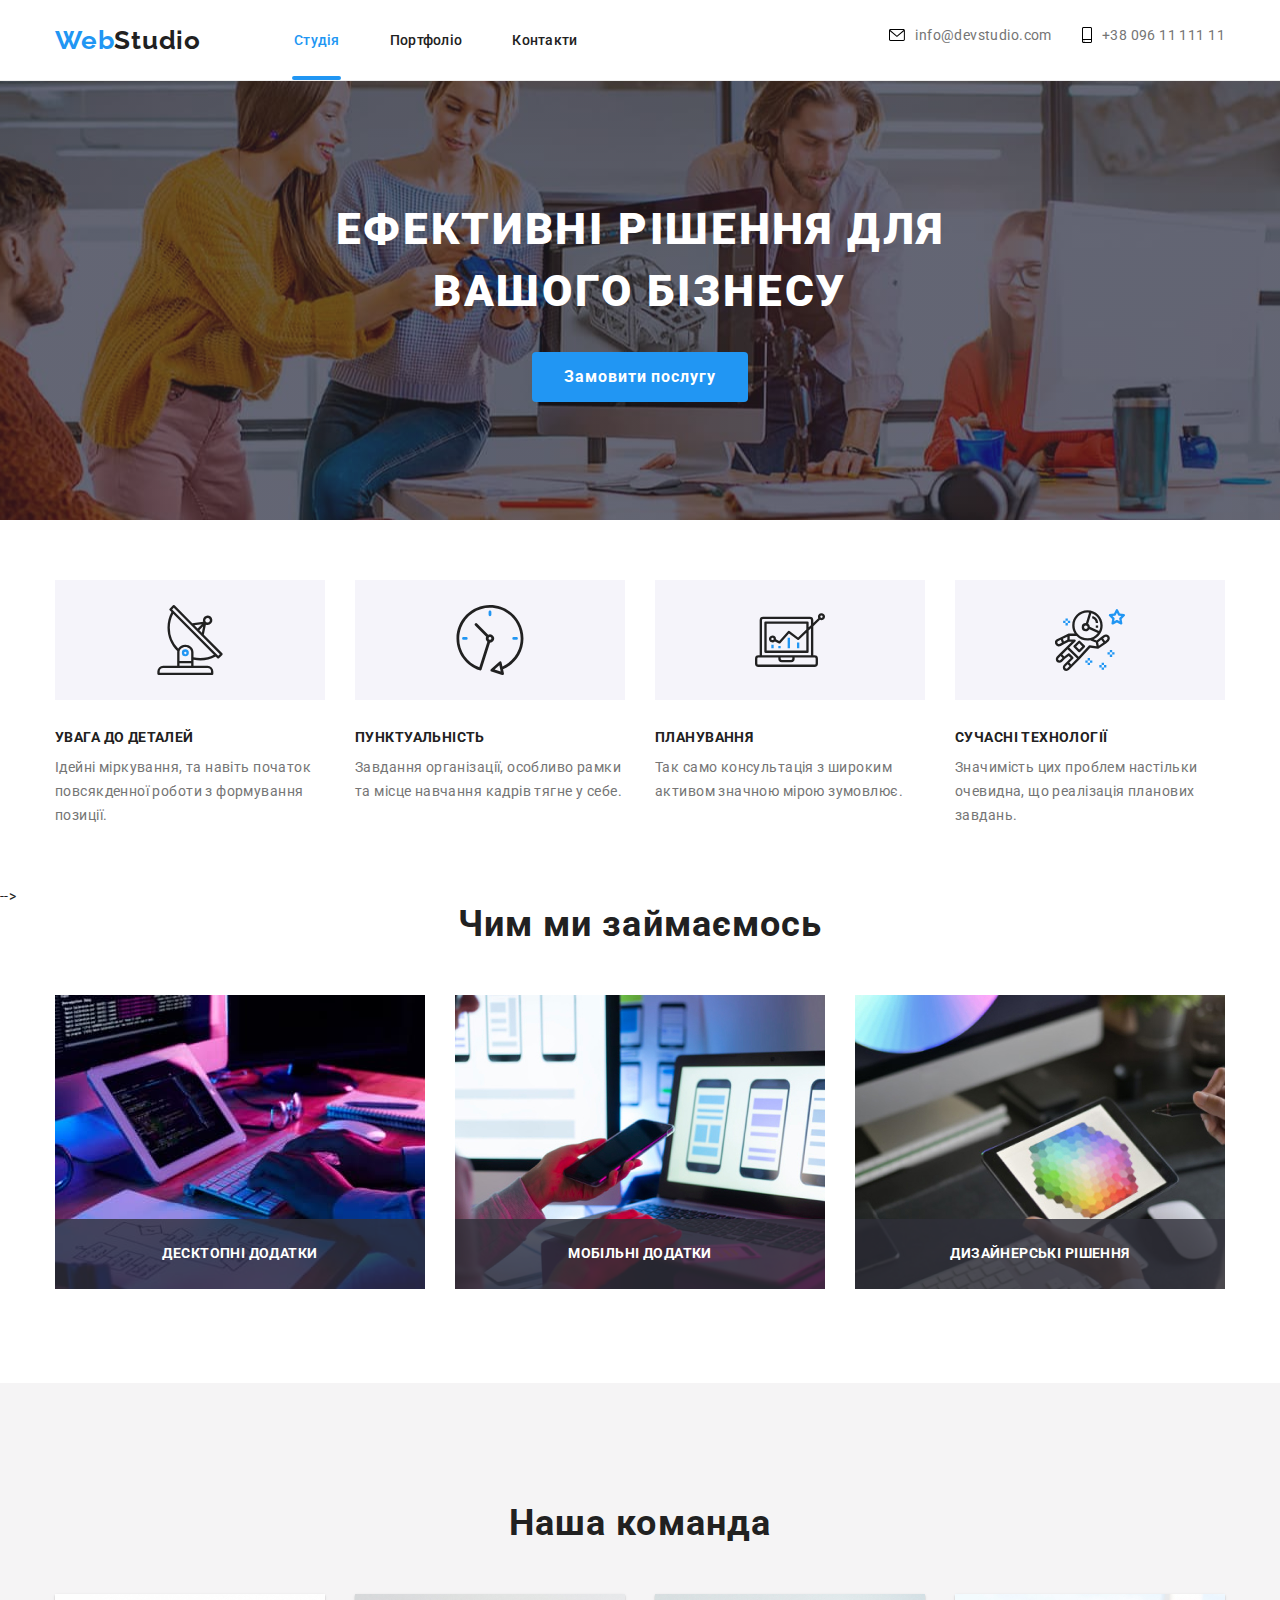
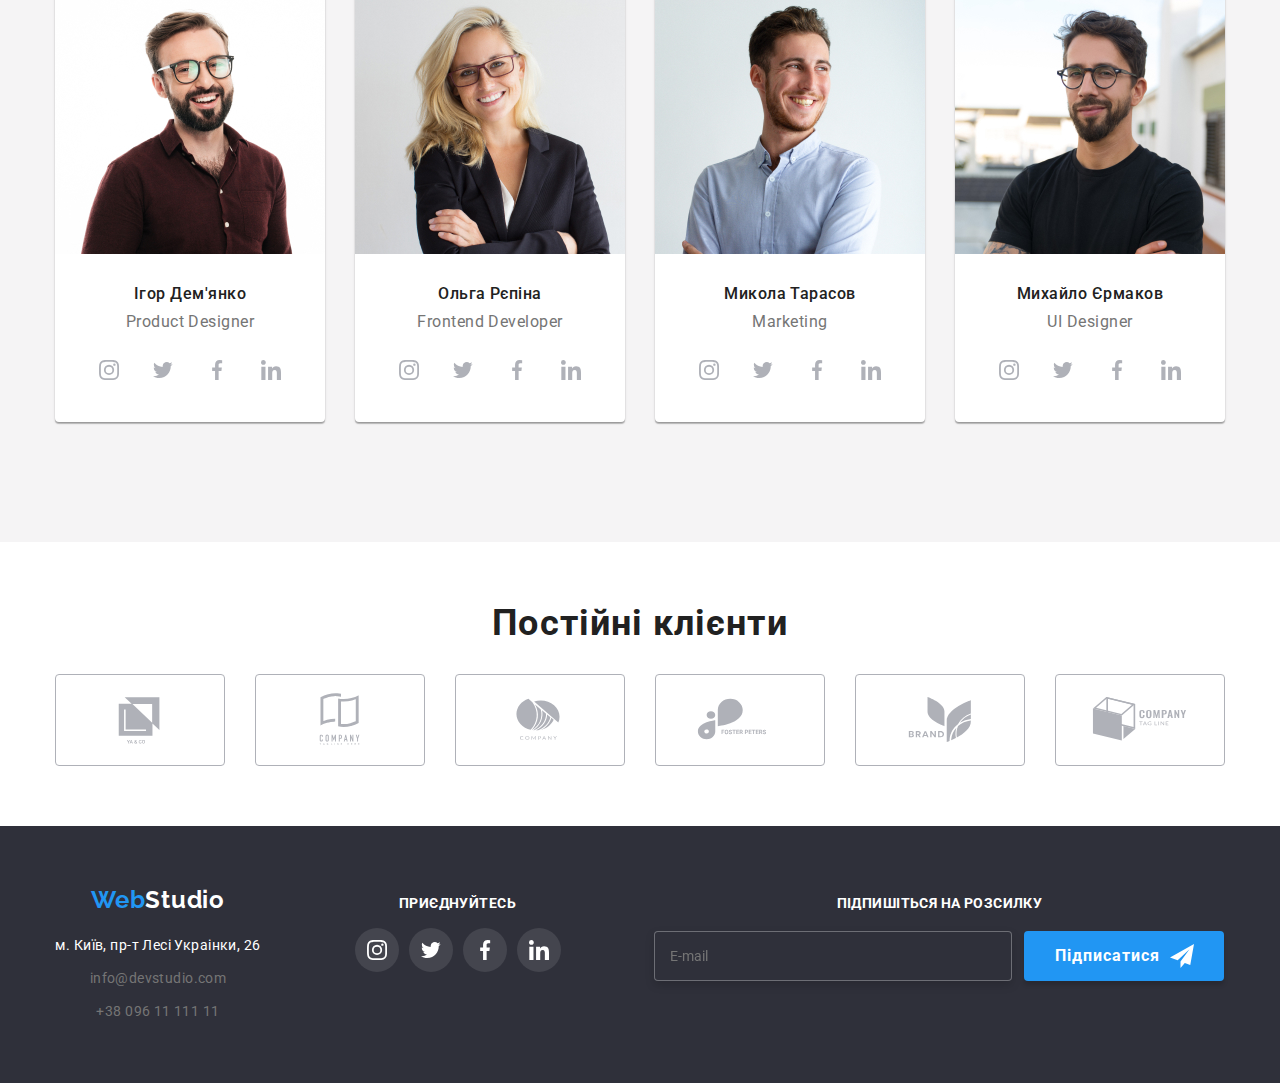
==== commit b773473b: "hw-8" ====
--- a/index.html
+++ b/index.html
@@ -19,7 +19,7 @@
 		<link rel="stylesheet" href="./css/main.min.css" />
 	</head>
 	<body>
-		<!-- <header class="header">
+		<header class="header">
 			<div class="container header__container">
 				<nav class="navigation header__navigation">
 					<a class="logo logo__header" href="./index.html"> <span class="logo-h1">Web</span>Studio</a>
@@ -109,15 +109,15 @@
 
 			</div>
 			
-		</header>    -->
-		<!-- <main>  -->
+		</header>   
+		<main> 
 			<section class="hero">
 				<div class="container hero__container">
 					<h1 class="hero__title">Ефективні рішення для вашого бізнесу</h1>
 					<button class="hero__button" type="button" data-modal-open> Замовити послугу </button>
 				</div>
 			</section> 
-			<!-- <section class="benefits">
+			<section class="benefits">
 				<div class="container benefits__container">
 					<h2 class="hidden">Наші переваги</h2>
 					<ul class="benefits__list">
@@ -162,7 +162,7 @@
 					</ul>
 				</div>
 			</section> -->
-			<!-- <section class="our__works">
+			<section class="our__works">
 				<div class="container our__works__container">
 					<h2 class="works__title">Чим ми займаємось</h2>
 					<ul class="images__block">
@@ -180,8 +180,8 @@
 						</li>
 					</ul>
 				</div>
-			</section>  -->
-			<!-- <section class="sec-four">
+			</section>  
+			<section class="sec-four">
 				<div class="container">
 					<h2 class="works__title">Наша команда</h2>
 					<ul class="cards">
@@ -386,8 +386,8 @@
 						</li>
 					</ul>
 				</div>
-			</section>   -->
-			 <!-- <section class="clients">
+			</section>  
+			 <section class="clients">
 				<div class="container">
 					<h2 class="clients-header">Постійні клієнти</h2>
 					<ul class="clients-icons">
@@ -436,8 +436,8 @@
 					</ul>
 				</div>
 			</section>
-		</main> -->
-		<!-- <footer class="footer">
+		</main>
+		<footer class="footer">
 			<div class="container container-wrap">
 				<div class="join-us-wrap">
 					<a href="./index.html" class="text-logo-footer"> <span class="logo-h1">Web</span>Studio</a>
@@ -508,7 +508,7 @@
 					</form>
 				</div>
 			</div>
-		</footer>  -->
+		</footer> 
 		<div class="backdrop is-hidden" data-modal>
 			<div class="modal">
 				<button type="button" class="modal-close" data-modal-close>
@@ -565,6 +565,6 @@
 		</div>
 
 		<script src="./js/modal.js"></script> 
-		<!-- <script src="./js/menu.js"></script> -->
+		<script src="./js/menu.js"></script>
 	 </body>
 </html>   
--- a/css/main.min.css
+++ b/css/main.min.css
@@ -1 +1 @@
-:root{--main-text-color: #212121;--secondary-text-color: #757575;--main-white-color: #fff;--highlight-color: #2196f3;--secondary-white-color: #f5f4f5;--fill-color: #2f303a;--button-active-color: #188ce8;--card-border-color: #eee;--background-color: #f5f4fa;--icon-color: #afb1b8}h1,h2,h3,h4,h5,h6,p{margin:0}ul{list-style:none;margin:0;padding:0}img{display:block;width:100%}a{text-decoration:none;color:var(--main-text-color)}button{border:none;outline:none;display:block}.hidden{color:rgba(0,0,0,0);position:absolute;width:1px;height:1px;margin:-1px;border:0;padding:0;white-space:nowrap;-webkit-clip-path:inset(100%);clip-path:inset(100%);clip:rect(0 0 0 0);overflow:hidden}body{font-family:"Roboto",sans-serif;color:var(--main-text-color);font-size:14px;letter-spacing:.03em}.container{width:100%;padding-left:15px;padding-right:15px;margin:0 auto}@media screen and (min-width: 480px){.container{max-width:480px}}@media screen and (min-width: 768px){.container{max-width:768px}}@media screen and (min-width: 1200px){.container{max-width:1200px}}.modal{width:100%;min-height:609px;background-color:var(--main-white-color);-webkit-box-shadow:0px 1px 3px rgba(0,0,0,.12),0px 1px 1px rgba(0,0,0,.14),0px 2px 1px rgba(0,0,0,.2);box-shadow:0px 1px 3px rgba(0,0,0,.12),0px 1px 1px rgba(0,0,0,.14),0px 2px 1px rgba(0,0,0,.2);border-radius:4px;-webkit-transform:translate(-50%, -50%);transform:translate(-50%, -50%);position:absolute;top:50%;left:50%;padding:40px}@media screen and (min-width: 768px){.modal{width:528px;min-height:581px}}@media screen and (min-width: 1200px){.modal{width:528px;min-height:581px}}.modal-close{position:absolute;right:10px;top:10px;width:30px;height:30px;border:1px solid rgba(0,0,0,.1);border-radius:50%;display:-webkit-box;display:-ms-flexbox;display:flex;-webkit-box-align:center;-ms-flex-align:center;align-items:center;-webkit-box-pack:center;-ms-flex-pack:center;justify-content:center;background-color:rgba(0,0,0,0);cursor:pointer;-webkit-transition:color 250ms cubic-bezier(0.4, 0, 0.2, 1),background-color 250ms cubic-bezier(0.4, 0, 0.2, 1);transition:color 250ms cubic-bezier(0.4, 0, 0.2, 1),background-color 250ms cubic-bezier(0.4, 0, 0.2, 1)}.modal-close:hover .modal-close-icon,.modal-close:focus .modal-close-icon{fill:var(--button-active-color)}.is-hidden{opacity:0;visibility:hidden;pointer-events:none}.modal-title{font-weight:700;font-size:20px;line-height:1.15;text-align:center;letter-spacing:.03em;margin-bottom:12px;color:var(--main-text-color)}@media screen and (min-width: 769px){.modal-title{font-weight:700;font-size:20px;line-height:1.5;text-align:center;letter-spacing:.03em;color:var(--main-text-color)}}@media screen and (min-width: 1200px){.modal-title{font-weight:700;font-size:20px;line-height:1.15;text-align:center;letter-spacing:.03em;color:var(--main-text-color)}}.modal-field{position:relative;margin-bottom:10px}.modal-icon{position:absolute;left:12px;top:30px}.input-label{color:var(--secondary-text-color);font-weight:400;font-size:12px;line-height:1.1666666667;letter-spacing:.01em;margin-bottom:4px}.check-text{display:-webkit-box;display:-ms-flexbox;display:flex;-webkit-box-align:center;-ms-flex-align:center;align-items:center;font-size:12px;line-height:1.1666666667;letter-spacing:.03em;color:var(--secondary-text-color)}@media screen and (min-width: 769px){.check-text{font-size:12px;line-height:1.1666666667}}@media screen and (min-width: 1200px){.check-text{font-size:14px;line-height:1.7142857143}}.check-text span{width:16px;height:15px;background:var(--main-white-color);border:.2px solid var(--main-text-color);border-radius:2px;margin-right:7px;display:-webkit-box;display:-ms-flexbox;display:flex;-webkit-box-align:center;-ms-flex-align:center;align-items:center;-webkit-box-pack:center;-ms-flex-pack:center;justify-content:center;fill:rgba(0,0,0,0)}.modal-check:checked+.check-text span{background-color:var(--highlight-color);border:none;fill:var(--main-white-color)}.modal-check:focus+.check-text span{border-color:var(--highlight-color)}.check-modal-icon{margin-left:20px}.input-policy{color:var(--highlight-color);letter-spacing:.03em;font-size:12px;line-height:1.1666666667;text-decoration:underline;margin-left:5px}@media screen and (min-width: 769px){.input-policy{font-size:12px;line-height:1.1666666667}}@media screen and (min-width: 1200px){.input-policy{font-size:14px;line-height:1.7142857143}}.modal-input{width:100%;height:40px;margin-top:4px;border-radius:5px;border:1px solid rgba(33,33,33,.2);border-radius:4px;padding-left:42px;color:var(--main-text-color);outline:rgba(0,0,0,0)}.modal-input:focus{border-color:var(--highlight-color)}.modal-input:focus+.modal-icon{fill:var(--highlight-color)}.modal-comment{width:100%;height:120px;border:1px solid rgba(33,33,33,.2);border-radius:4px;resize:none;padding:16px 12px;margin-top:4px;margin-bottom:20px}.modal-comment:hover,.modal-comment:focus{outline-color:var(--highlight-color)}.modal-comment::-webkit-input-placeholder{color:#303030;font-size:14px;line-height:1.1428571429;letter-spacing:.01em;color:rgba(117,117,117,.5)}.modal-comment::-moz-placeholder{color:#303030;font-size:14px;line-height:1.1428571429;letter-spacing:.01em;color:rgba(117,117,117,.5)}.modal-comment:-ms-input-placeholder{color:#303030;font-size:14px;line-height:1.1428571429;letter-spacing:.01em;color:rgba(117,117,117,.5)}.modal-comment::-ms-input-placeholder{color:#303030;font-size:14px;line-height:1.1428571429;letter-spacing:.01em;color:rgba(117,117,117,.5)}.modal-comment::placeholder{color:#303030;font-size:14px;line-height:1.1428571429;letter-spacing:.01em;color:rgba(117,117,117,.5)}.comment{width:100%;height:120px;margin-top:28px}.input-button{display:block;margin:0 auto;width:200px;height:50px;font-weight:700;font-size:16px;line-height:1.8;-webkit-box-shadow:0px 4px 4px rgba(0,0,0,.15);box-shadow:0px 4px 4px rgba(0,0,0,.15);border-radius:4px;letter-spacing:.06em;color:var(--main-white-color);background-color:var(--highlight-color);cursor:pointer;margin-top:30px}.input-button:hover,.input-button:focus{background-color:var(--button-active-color);color:var(--main-white-color);-webkit-transition:color 250ms cubic-bezier(0.4, 0, 0.2, 1),background-color 250ms cubic-bezier(0.4, 0, 0.2, 1),-webkit-box-shadow 250ms cubic-bezier(0.4, 0, 0.2, 1);transition:color 250ms cubic-bezier(0.4, 0, 0.2, 1),background-color 250ms cubic-bezier(0.4, 0, 0.2, 1),-webkit-box-shadow 250ms cubic-bezier(0.4, 0, 0.2, 1);transition:color 250ms cubic-bezier(0.4, 0, 0.2, 1),background-color 250ms cubic-bezier(0.4, 0, 0.2, 1),box-shadow 250ms cubic-bezier(0.4, 0, 0.2, 1);transition:color 250ms cubic-bezier(0.4, 0, 0.2, 1),background-color 250ms cubic-bezier(0.4, 0, 0.2, 1),box-shadow 250ms cubic-bezier(0.4, 0, 0.2, 1),-webkit-box-shadow 250ms cubic-bezier(0.4, 0, 0.2, 1)}.header{border-bottom:1px solid var(--card-border-color)}.header__container{height:80px;display:-webkit-box;display:-ms-flexbox;display:flex;-webkit-box-align:center;-ms-flex-align:center;align-items:center}.header__navigation{display:-webkit-box;display:-ms-flexbox;display:flex;margin-right:auto;-webkit-box-align:center;-ms-flex-align:center;align-items:center}@media screen and (min-width: 768px){.header__navigation{display:-webkit-box;display:-ms-flexbox;display:flex}}.logo__header{margin-right:93px;font-family:"Raleway",sans-serif;font-size:26px;line-height:1.19;font-weight:700;letter-spacing:.03em}.logo-h1{color:var(--highlight-color)}.menu{display:none;gap:50px;padding-top:32px}@media screen and (min-width: 768px){.menu{display:-webkit-box;display:-ms-flexbox;display:flex}}@media screen and (min-width: 1200px){.menu{display:-webkit-box;display:-ms-flexbox;display:flex}}.current:after{display:block;content:"";width:108%;height:4px;border-radius:2px;background-color:var(--highlight-color);margin-top:28px;-webkit-transform:translateX(-4%);transform:translateX(-4%)}.menu__link{text-decoration:none;font-size:14px;font-weight:500;line-height:1.15;letter-spacing:.02em;color:var(--main-text-color);-webkit-transition:color 250ms cubic-bezier(0.4, 0, 0.2, 1);transition:color 250ms cubic-bezier(0.4, 0, 0.2, 1)}.menu .menu__link:hover,.menu .menu__link:focus{color:var(--highlight-color)}.menu .menu__link.current{color:var(--highlight-color)}.menu__contacts{display:none;gap:30px}@media screen and (min-width: 768px){.menu__contacts{display:block}}@media screen and (min-width: 1200px){.menu__contacts{display:-webkit-box;display:-ms-flexbox;display:flex}}.contacts-icon{margin-right:10px}.contacts__number:hover .contacts-icon{fill:var(--highlight-color)}.contacts__mail:hover .contacts-icon{fill:var(--highlight-color)}.contacts__mail{display:-webkit-box;display:-ms-flexbox;display:flex;-webkit-box-align:center;-ms-flex-align:center;align-items:center;list-style:none;color:var(--secondary-text-color);-webkit-transition:color 250ms cubic-bezier(0.4, 0, 0.2, 1);transition:color 250ms cubic-bezier(0.4, 0, 0.2, 1)}.contacts__mail:hover,.contacts__mail:focus{color:var(--highlight-color)}@media screen and (min-width: 768px){.contacts__mail{padding-bottom:10px}}.contacts__number{display:-webkit-box;display:-ms-flexbox;display:flex;-webkit-box-align:center;-ms-flex-align:center;align-items:center;list-style:none;color:var(--secondary-text-color);-webkit-transition:color 250ms cubic-bezier(0.4, 0, 0.2, 1);transition:color 250ms cubic-bezier(0.4, 0, 0.2, 1)}.contacts__number:hover,.contacts__number:focus{color:var(--highlight-color)}.menu-open{margin-left:auto;background-color:rgba(0,0,0,0)}@media screen and (min-width: 768px){.menu-open{display:none}}.mob-menu{display:-webkit-box;display:-ms-flexbox;display:flex;-webkit-box-pack:justify;-ms-flex-pack:justify;justify-content:space-between;-webkit-box-orient:vertical;-webkit-box-direction:normal;-ms-flex-direction:column;flex-direction:column;position:fixed;top:0;z-index:100;width:100%;height:100%;background-color:var(--main-white-color);padding:48px 40px}@media screen and (min-width: 768px){.mob-menu{display:none}}.menu-close{position:absolute;top:10px;right:15px;background-color:rgba(0,0,0,0)}.menu-close:hover{fill:var(--highlight-color);cursor:pointer}.menu-list{display:-webkit-box;display:-ms-flexbox;display:flex;-webkit-box-orient:vertical;-webkit-box-direction:normal;-ms-flex-direction:column;flex-direction:column;gap:32px}.menu-list__link{font-weight:500;font-size:40px;line-height:1.17;letter-spacing:.02em;color:var(--main-text-color)}.menu-list__link:active{color:var(--highlight-color)}.menu-list__link:hover,.menu-list__link:focus{color:var(--highlight-color)}.name{color:var(--highlight-color)}.mob-list-contacts{display:-webkit-box;display:-ms-flexbox;display:flex;-webkit-box-orient:vertical;-webkit-box-direction:normal;-ms-flex-direction:column;flex-direction:column;gap:32px}.mob-menu__tel{font-weight:500;font-size:20px;line-height:1.17;letter-spacing:.02em;color:var(--highlight-color)}@media screen and (min-width: 480px){.mob-menu__tel{font-size:34px}}.mob-menu__tel:hover,.mob-menu__tel:focus{color:var(--secondary-text-color)}.mob-menu__email{font-weight:500;font-size:18px;line-height:1.16;letter-spacing:.02em;color:var(--secondary-text-color)}@media screen and (min-width: 480px){.mob-menu__email{font-size:24px}}.mob-menu__email:hover,.mob-menu__email:focus{color:var(--highlight-color)}.mob-soc{display:-webkit-box;display:-ms-flexbox;display:flex;gap:10px;-ms-flex-wrap:wrap;flex-wrap:wrap;margin-top:64px}.mob-soc__link{font-weight:500;font-size:18px;line-height:1.2;letter-spacing:.02em;color:var(--highlight-color)}.mob-soc__link:hover,.mob-soc__link:focus{color:var(--secondary-text-color)}.mob-soc__item:not(:last-child){padding-right:10px;border-right:1px solid rgba(33,33,33,.2)}.hero{background-image:-webkit-gradient(linear, left top, left bottom, from(rgba(47, 48, 58, 0.4)), to(rgba(47, 48, 58, 0.4))),url(../img/hero-bg-mob.jpg);background-image:linear-gradient(rgba(47, 48, 58, 0.4), rgba(47, 48, 58, 0.4)),url(../img/hero-bg-mob.jpg);background-repeat:no-repeat;background-position:center;padding-top:118px;padding-bottom:118px}@media(min-device-pixel-ratio: 2),(-webkit-min-device-pixel-ratio: 2),(min-resolution: 192dpi),(min-resolution: 2dppx){.hero{background-image:-webkit-gradient(linear, left top, left bottom, from(rgba(47, 48, 58, 0.4)), to(rgba(47, 48, 58, 0.4))),url(../img/hero-bg-mob-2x.jpg);background-image:linear-gradient(rgba(47, 48, 58, 0.4), rgba(47, 48, 58, 0.4)),url(../img/hero-bg-mob-2x.jpg)}}@media screen and (min-width: 481px){.hero{background-image:-webkit-gradient(linear, left top, left bottom, from(rgba(47, 48, 58, 0.4)), to(rgba(47, 48, 58, 0.4))),url(../img/hero-bg-tab.jpg);background-image:linear-gradient(rgba(47, 48, 58, 0.4), rgba(47, 48, 58, 0.4)),url(../img/hero-bg-tab.jpg)}}@media screen and (min-width: 481px)and (min-device-pixel-ratio: 2),screen and (min-width: 481px)and (-webkit-min-device-pixel-ratio: 2),screen and (min-width: 481px)and (min-resolution: 192dpi),screen and (min-width: 481px)and (min-resolution: 2dppx){.hero{background-image:-webkit-gradient(linear, left top, left bottom, from(rgba(47, 48, 58, 0.4)), to(rgba(47, 48, 58, 0.4))),url(../img/hero-bg-tab-2x.jpg);background-image:linear-gradient(rgba(47, 48, 58, 0.4), rgba(47, 48, 58, 0.4)),url(../img/hero-bg-tab-2x.jpg)}}@media screen and (min-width: 769px){.hero{background-image:-webkit-gradient(linear, left top, left bottom, from(rgba(47, 48, 58, 0.4)), to(rgba(47, 48, 58, 0.4))),url(../img/hero.jpg);background-image:linear-gradient(rgba(47, 48, 58, 0.4), rgba(47, 48, 58, 0.4)),url(../img/hero.jpg)}}@media screen and (min-width: 769px)and (min-device-pixel-ratio: 2),screen and (min-width: 769px)and (-webkit-min-device-pixel-ratio: 2),screen and (min-width: 769px)and (min-resolution: 192dpi),screen and (min-width: 769px)and (min-resolution: 2dppx){.hero{background-image:-webkit-gradient(linear, left top, left bottom, from(rgba(47, 48, 58, 0.4)), to(rgba(47, 48, 58, 0.4))),url(../img/hero-bg-desktop-2x.jpg);background-image:linear-gradient(rgba(47, 48, 58, 0.4), rgba(47, 48, 58, 0.4)),url(../img/hero-bg-desktop-2x.jpg)}}section{display:block}.hero__title{color:var(--main-white-color);font-size:20px;line-height:1.6;font-weight:900;text-transform:uppercase;letter-spacing:.06em;text-align:center;margin:0 auto;margin-bottom:30px}@media screen and (min-width: 481px){.hero__title{font-size:26px}}@media screen and (min-width: 769px){.hero__title{font-size:26px;width:696px}}@media screen and (min-width: 1200px){.hero__title{font-size:44px;line-height:1.4;width:696px}}.hero__button{display:block;margin:0 auto;width:216px;height:50px;background-color:var(--highlight-color);font-size:16px;font-weight:700;line-height:1.875;letter-spacing:.06em;color:var(--main-white-color);border-radius:4px;cursor:pointer;font-family:inherit;-webkit-transition:background-color 250ms cubic-bezier(0.4, 0, 0.2, 1),color 250ms cubic-bezier(0.4, 0, 0.2, 1);transition:background-color 250ms cubic-bezier(0.4, 0, 0.2, 1),color 250ms cubic-bezier(0.4, 0, 0.2, 1)}.hero__button:hover{background-color:var(--button-active-color);color:var(--main-white-color)}.hero__button:focus{background-color:var(--button-active-color);color:var(--main-white-color)}.hero__button:active{background-color:var(--button-active-color);color:var(--main-white-color)}.benefits{padding-top:60px;padding-bottom:60px}.benefits__list{display:-webkit-box;display:-ms-flexbox;display:flex;-ms-flex-wrap:wrap;flex-wrap:wrap;gap:30px}.benefits__content{width:100%;line-height:1.71;letter-spacing:.03em;color:var(--secondary-text-color)}@media screen and (min-width: 768px){.benefits__content{width:calc((100% - 30px)/2)}}@media screen and (min-width: 1200px){.benefits__content{width:calc((100% - 90px)/4)}}.svg-icon-style{display:-webkit-box;display:-ms-flexbox;display:flex;-webkit-box-align:center;-ms-flex-align:center;align-items:center;-webkit-box-pack:center;-ms-flex-pack:center;justify-content:center;background-color:var(--background-color);width:100%;height:120px;margin-bottom:30px}.benefits__name{font-weight:700;font-size:14px;line-height:1.14;letter-spacing:.03em;text-transform:uppercase;color:var(--main-text-color);margin-bottom:10px;text-align:center}@media screen and (min-width: 768px){.benefits__name{text-align:left}}@media screen and (min-width: 1200px){.benefits__name{text-align:left}}.benefits__descr{font-size:14px;line-height:1.7;letter-spacing:.03em;color:var(--secondary-text-color)}.our__works{text-align:center;width:100%;padding-bottom:94px;display:none}@media screen and (min-width: 1200px){.our__works{display:block}}.works__title{font-weight:700;font-size:36px;line-height:1,1666;text-align:center;letter-spacing:.03em;color:var(--main-text-color);margin-bottom:50px}.images__block{display:-webkit-box;display:-ms-flexbox;display:flex;-webkit-box-pack:center;-ms-flex-pack:center;justify-content:center;gap:30px}.images__item{list-style:none;position:relative}.images__text{position:absolute;display:-webkit-box;display:-ms-flexbox;display:flex;text-align:center;-webkit-box-pack:center;-ms-flex-pack:center;justify-content:center;-webkit-box-align:center;-ms-flex-align:center;align-items:center;right:0;bottom:0;width:100%;height:70px;font-weight:700;font-size:14px;line-height:1.14;letter-spacing:.03em;text-transform:uppercase;background-color:rgba(47,48,58,.8);color:var(--main-white-color)}.sec-four{background-color:var(--secondary-white-color);padding-top:60px;padding-bottom:60px}@media screen and (min-width: 768px){.sec-four{padding-top:100px;padding-bottom:100px}}@media screen and (min-width: 1200px){.sec-four{padding-top:120px;padding-bottom:120px}}.cards{display:-webkit-box;display:-ms-flexbox;display:flex;-ms-flex-wrap:wrap;flex-wrap:wrap;gap:30px}.card{background-color:var(--main-white-color);-webkit-box-shadow:0px 1px 3px rgba(0,0,0,.12),0px 1px 1px rgba(0,0,0,.14),0px 2px 1px rgba(0,0,0,.2);box-shadow:0px 1px 3px rgba(0,0,0,.12),0px 1px 1px rgba(0,0,0,.14),0px 2px 1px rgba(0,0,0,.2);border-radius:0px 0px 4px 4px;list-style:none}.our-team{padding:30px 0}.card-name{font-weight:500;font-size:16px;line-height:1.19;text-align:center;letter-spacing:.03em;color:var(--main-text-color);margin-bottom:10px}.job{color:var(--secondary-text-color);font-size:16px;font-weight:400;letter-spacing:.03em;text-align:center}.social-icons-list{display:-webkit-box;display:-ms-flexbox;display:flex;-webkit-box-pack:center;-ms-flex-pack:center;justify-content:center;margin-top:16px;gap:10px}.social-icons-item{height:44px}.social-media-icons{fill:var(--icon-color);-webkit-transition:fill 250ms,background-color 250ms cubic-bezier(0.4, 0, 0.2, 1);transition:fill 250ms,background-color 250ms cubic-bezier(0.4, 0, 0.2, 1)}.social-icons-link:hover .social-media-icons,.social-icons-link:focus .social-media-icons{fill:#fff}.social-icons-link{display:-webkit-box;display:-ms-flexbox;display:flex;-webkit-box-align:center;-ms-flex-align:center;align-items:center;-webkit-box-pack:center;-ms-flex-pack:center;justify-content:center;width:44px;height:100%;border-radius:100%;background:rgba(255,255,255,.1);-webkit-transition:background-color 250ms cubic-bezier(0.4, 0, 0.2, 1),color 250ms cubic-bezier(0.4, 0, 0.2, 1);transition:background-color 250ms cubic-bezier(0.4, 0, 0.2, 1),color 250ms cubic-bezier(0.4, 0, 0.2, 1)}.social-icons-link:hover,.social-icons-link:focus{background-color:var(--highlight-color)}.clients{padding-top:60px;padding-bottom:60px}.clients-header{font-weight:700;font-size:36px;line-height:1.17;text-align:center;letter-spacing:.03em;color:var(--main-text-color);margin-bottom:30px}.clients-icons{display:-webkit-box;display:-ms-flexbox;display:flex;-ms-flex-wrap:wrap;flex-wrap:wrap;-webkit-box-pack:center;-ms-flex-pack:center;justify-content:center;gap:30px;fill:var(--icon-color)}.clients-icons-link:hover .clients-icons,.clients-icons-link:focus .clients-icons{fill:var(--highlight-color)}.clients-icons-list{width:100%;height:92px}@media screen and (min-width: 480px){.clients-icons-list{width:calc((100% - 30px)/2)}}@media screen and (min-width: 768px){.clients-icons-list{width:calc((100% - 60px)/3)}}@media screen and (min-width: 1200px){.clients-icons-list{width:calc((100% - 150px)/6)}}.clients-icons-link{display:-webkit-box;display:-ms-flexbox;display:flex;-webkit-box-align:center;-ms-flex-align:center;align-items:center;-webkit-box-pack:center;-ms-flex-pack:center;justify-content:center;width:100%;height:100%;border:1px solid var(--icon-color);border-radius:4px;-webkit-transition:fill 250ms cubic-bezier(0.4, 0, 0.2, 1),background-color 250ms cubic-bezier(0.4, 0, 0.2, 1);transition:fill 250ms cubic-bezier(0.4, 0, 0.2, 1),background-color 250ms cubic-bezier(0.4, 0, 0.2, 1)}.clients-icons-link:hover,.clients-icons-link:focus{border:1px solid var(--highlight-color)}.sec-one-portfolio{padding-top:94px;padding-bottom:94px}.button-list{display:-webkit-box;display:-ms-flexbox;display:flex;-webkit-box-orient:horizontal;-webkit-box-direction:normal;-ms-flex-direction:row;flex-direction:row;list-style:none;font-family:inherit;-webkit-box-pack:center;-ms-flex-pack:center;justify-content:center;margin-bottom:34px}.button-portfolio{width:auto;height:38px;background-color:var(--secondary-white-color);color:var(--main-text-color);border-radius:4px;padding:6px 22px;font-size:16px;line-height:1.63;letter-spacing:.03em;font-weight:600;text-align:center;cursor:pointer;font-family:inherit;margin-right:8px;-webkit-transition:color 250ms cubic-bezier(0.4, 0, 0.2, 1),background-color 250ms cubic-bezier(0.4, 0, 0.2, 1),-webkit-box-shadow 250ms cubic-bezier(0.4, 0, 0.2, 1);transition:color 250ms cubic-bezier(0.4, 0, 0.2, 1),background-color 250ms cubic-bezier(0.4, 0, 0.2, 1),-webkit-box-shadow 250ms cubic-bezier(0.4, 0, 0.2, 1);transition:color 250ms cubic-bezier(0.4, 0, 0.2, 1),box-shadow 250ms cubic-bezier(0.4, 0, 0.2, 1),background-color 250ms cubic-bezier(0.4, 0, 0.2, 1);transition:color 250ms cubic-bezier(0.4, 0, 0.2, 1),box-shadow 250ms cubic-bezier(0.4, 0, 0.2, 1),background-color 250ms cubic-bezier(0.4, 0, 0.2, 1),-webkit-box-shadow 250ms cubic-bezier(0.4, 0, 0.2, 1)}.button-portfolio:hover,.button-portfolio:focus{background-color:var(--highlight-color);color:var(--main-white-color);-webkit-box-shadow:0px 3px 1px rgba(0,0,0,.1),0px 1px 2px rgba(0,0,0,.08),0px 2px 2px rgba(0,0,0,.12);box-shadow:0px 3px 1px rgba(0,0,0,.1),0px 1px 2px rgba(0,0,0,.08),0px 2px 2px rgba(0,0,0,.12)}.button-portfolio:active{background-color:var(--button-active-color);color:var(--main-white-color)}.portfolio-cards{display:-webkit-box;display:-ms-flexbox;display:flex;-ms-flex-wrap:wrap;flex-wrap:wrap;gap:30px}.portfolio-card{background-color:var(--main-white-color);-ms-flex-preferred-size:calc((100% - 60px)/3);flex-basis:calc((100% - 60px)/3)}.portfolio-card:hover{-webkit-box-shadow:0px 1px 1px rgba(0,0,0,.12),0px 4px 4px rgba(0,0,0,.06),1px 4px 6px rgba(0,0,0,.16);box-shadow:0px 1px 1px rgba(0,0,0,.12),0px 4px 4px rgba(0,0,0,.06),1px 4px 6px rgba(0,0,0,.16)}.portfolio-wrapper-card{position:relative;overflow:hidden}.portfolio-cards-link{display:block}.portfolio-name-type{padding:20px 24px;border:1px solid var(--card-border-color);border-top:none}.portfolio-card-text{position:absolute;top:0;background-color:rgba(33,150,243,.9);color:var(--main-white-color);font-size:18px;line-height:1.5;letter-spacing:.03em;padding:63px 40px;-webkit-transform:translateY(100%);transform:translateY(100%);-webkit-transition:-webkit-transform 250ms cubic-bezier(0.4, 0, 0.2, 1);transition:-webkit-transform 250ms cubic-bezier(0.4, 0, 0.2, 1);transition:transform 250ms cubic-bezier(0.4, 0, 0.2, 1);transition:transform 250ms cubic-bezier(0.4, 0, 0.2, 1), -webkit-transform 250ms cubic-bezier(0.4, 0, 0.2, 1)}.portfolio-card:hover .portfolio-card-text{-webkit-transform:translateY(0);transform:translateY(0)}.portfolio-cards-link:focus .portfolio-card-text{-webkit-transform:translateY(0);transform:translateY(0)}.portfolio-name{margin-bottom:4px;font-weight:700;font-size:18px;line-height:2;letter-spacing:.06em;color:var(--main-text-color)}.portfolio-type{color:var(--secondary-text-color);font-size:16px;letter-spacing:.03em;line-height:2}.footer{padding:60px 0;background-color:var(--fill-color)}.footer-content{display:-webkit-box;display:-ms-flexbox;display:flex;-ms-flex-wrap:wrap;flex-wrap:wrap;-webkit-box-orient:vertical;-webkit-box-direction:normal;-ms-flex-direction:column;flex-direction:column;gap:9px}.text-logo-footer{display:block;text-align:center;font-family:"Raleway",sans-serif;font-size:24px;line-height:1.17;font-weight:700;letter-spacing:.03em;color:var(--main-white-color);margin-bottom:20px}.footer-icons{width:44px;height:44px}.footer-elem-item{list-style:none;font-style:normal}.footer-link-address{color:var(--main-white-color);letter-spacing:.03em;font-size:14px;line-height:1.7;-webkit-transition:color 250ms cubic-bezier(0.4, 0, 0.2, 1);transition:color 250ms cubic-bezier(0.4, 0, 0.2, 1)}.footer-link-address:hover,.footer-link-address:focus{color:var(--highlight-color)}.footer-links{display:block;text-align:center;font-family:"Roboto",sans-serif;color:var(--secondary-text-color);font-size:14px;line-height:1.7;letter-spacing:.03em;-webkit-transition:color 250ms cubic-bezier(0.4, 0, 0.2, 1);transition:color 250ms cubic-bezier(0.4, 0, 0.2, 1)}.footer-links:hover,.footer-links:focus{color:var(--highlight-color)}.social-footer-wrap .social-media-icons{fill:#fff}.join-us-header{text-align:center;font-weight:700;font-size:14px;line-height:1.14;letter-spacing:.03em;text-transform:uppercase;color:var(--main-white-color)}.container-wrap{display:-webkit-box;display:-ms-flexbox;display:flex;-webkit-box-orient:vertical;-webkit-box-direction:normal;-ms-flex-direction:column;flex-direction:column;gap:93px;-webkit-box-align:center;-ms-flex-align:center;align-items:center}.backdrop{position:fixed;top:0;width:100%;height:100%;background-color:rgba(0,0,0,.2)}.footer-form{display:-webkit-box;display:-ms-flexbox;display:flex;gap:12px}.sign-title{font-weight:700;font-size:14px;line-height:1.1428571429;letter-spacing:.03em;text-transform:uppercase;color:var(--main-white-color);text-align:center;margin-bottom:20px}.input-footer{display:-webkit-box;display:-ms-flexbox;display:flex;-webkit-box-orient:vertical;-webkit-box-direction:normal;-ms-flex-direction:column;flex-direction:column;-webkit-box-align:center;-ms-flex-align:center;align-items:center;width:358px;height:50px;border:1px solid rgba(255,255,255,.3);-webkit-filter:drop-shadow(0px 4px 4px rgba(0, 0, 0, 0.15));filter:drop-shadow(0px 4px 4px rgba(0, 0, 0, 0.15));border-radius:4px;background-color:var(--fill-color);color:var(--main-white-color);padding-left:15px}.input-footer:focus{outline-color:var(--highlight-color)}.input-footer:hover{border-color:var(--highlight-color)}.input-button-footer{display:block;margin:0 auto;width:200px;height:50px;-webkit-box-shadow:0px 4px 4px rgba(0,0,0,.15);box-shadow:0px 4px 4px rgba(0,0,0,.15);border-radius:4px;background-color:var(--highlight-color);font-weight:700;font-size:16px;line-height:1.8;letter-spacing:.06em;color:var(--main-white-color);-webkit-box-pack:center;-ms-flex-pack:center;justify-content:center;gap:10px;cursor:pointer}.input-button-footer:hover,.input-button-footer:focus{background-color:var(--button-active-color);color:var(--main-white-color);-webkit-transition:color 250ms cubic-bezier(0.4, 0, 0.2, 1),background-color 250ms cubic-bezier(0.4, 0, 0.2, 1);transition:color 250ms cubic-bezier(0.4, 0, 0.2, 1),background-color 250ms cubic-bezier(0.4, 0, 0.2, 1)}.modal-icon-footer{fill:var(--main-white-color)}/*# sourceMappingURL=main.min.css.map */+:root{--main-text-color: #212121;--secondary-text-color: #757575;--main-white-color: #fff;--highlight-color: #2196f3;--secondary-white-color: #f5f4f5;--fill-color: #2f303a;--button-active-color: #188ce8;--card-border-color: #eee;--background-color: #f5f4fa;--icon-color: #afb1b8}h1,h2,h3,h4,h5,h6,p{margin:0}ul{list-style:none;margin:0;padding:0}img{display:block;width:100%}a{text-decoration:none;color:var(--main-text-color)}button{border:none;outline:none;display:block}.hidden{color:rgba(0,0,0,0);position:absolute;width:1px;height:1px;margin:-1px;border:0;padding:0;white-space:nowrap;-webkit-clip-path:inset(100%);clip-path:inset(100%);clip:rect(0 0 0 0);overflow:hidden}body{font-family:"Roboto",sans-serif;color:var(--main-text-color);font-size:14px;letter-spacing:.03em}.container{width:100%;padding-left:15px;padding-right:15px;margin:0 auto}@media screen and (min-width: 480px){.container{max-width:480px}}@media screen and (min-width: 768px){.container{max-width:768px}}@media screen and (min-width: 1200px){.container{max-width:1200px}}.modal{width:100%;min-height:609px;background-color:var(--main-white-color);-webkit-box-shadow:0px 1px 3px rgba(0,0,0,.12),0px 1px 1px rgba(0,0,0,.14),0px 2px 1px rgba(0,0,0,.2);box-shadow:0px 1px 3px rgba(0,0,0,.12),0px 1px 1px rgba(0,0,0,.14),0px 2px 1px rgba(0,0,0,.2);border-radius:4px;-webkit-transform:translate(-50%, -50%);transform:translate(-50%, -50%);position:absolute;top:50%;left:50%;padding:40px}@media screen and (min-width: 768px){.modal{width:528px;min-height:581px}}@media screen and (min-width: 1200px){.modal{width:528px;min-height:581px}}.modal-close{position:absolute;right:10px;top:10px;width:30px;height:30px;border:1px solid rgba(0,0,0,.1);border-radius:50%;display:-webkit-box;display:-ms-flexbox;display:flex;-webkit-box-align:center;-ms-flex-align:center;align-items:center;-webkit-box-pack:center;-ms-flex-pack:center;justify-content:center;background-color:rgba(0,0,0,0);cursor:pointer;-webkit-transition:color 250ms cubic-bezier(0.4, 0, 0.2, 1),background-color 250ms cubic-bezier(0.4, 0, 0.2, 1);transition:color 250ms cubic-bezier(0.4, 0, 0.2, 1),background-color 250ms cubic-bezier(0.4, 0, 0.2, 1)}.modal-close:hover .modal-close-icon,.modal-close:focus .modal-close-icon{fill:var(--button-active-color)}.is-hidden{opacity:0;visibility:hidden;pointer-events:none}.modal-title{font-weight:700;font-size:20px;line-height:1.15;text-align:center;letter-spacing:.03em;margin-bottom:12px;color:var(--main-text-color)}@media screen and (min-width: 769px){.modal-title{font-weight:700;font-size:20px;line-height:1.5;text-align:center;letter-spacing:.03em;color:var(--main-text-color)}}@media screen and (min-width: 1200px){.modal-title{font-weight:700;font-size:20px;line-height:1.15;text-align:center;letter-spacing:.03em;color:var(--main-text-color)}}.modal-field{position:relative;margin-bottom:10px}.modal-icon{position:absolute;left:12px;top:30px}.input-label{color:var(--secondary-text-color);font-weight:400;font-size:12px;line-height:1.1666666667;letter-spacing:.01em;margin-bottom:4px}.check-text{display:-webkit-box;display:-ms-flexbox;display:flex;-webkit-box-align:center;-ms-flex-align:center;align-items:center;font-size:12px;line-height:1.1666666667;letter-spacing:.03em;color:var(--secondary-text-color)}@media screen and (min-width: 769px){.check-text{font-size:12px;line-height:1.1666666667}}@media screen and (min-width: 1200px){.check-text{font-size:14px;line-height:1.7142857143}}.check-text span{width:16px;height:15px;background:var(--main-white-color);border:.2px solid var(--main-text-color);border-radius:2px;margin-right:7px;display:-webkit-box;display:-ms-flexbox;display:flex;-webkit-box-align:center;-ms-flex-align:center;align-items:center;-webkit-box-pack:center;-ms-flex-pack:center;justify-content:center;fill:rgba(0,0,0,0)}.modal-check:checked+.check-text span{background-color:var(--highlight-color);border:none;fill:var(--main-white-color)}.modal-check:focus+.check-text span{border-color:var(--highlight-color)}.check-modal-icon{margin-left:20px}.input-policy{color:var(--highlight-color);letter-spacing:.03em;font-size:12px;line-height:1.1666666667;text-decoration:underline;margin-left:5px}@media screen and (min-width: 769px){.input-policy{font-size:12px;line-height:1.1666666667}}@media screen and (min-width: 1200px){.input-policy{font-size:14px;line-height:1.7142857143}}.modal-input{width:100%;height:40px;margin-top:4px;border-radius:5px;border:1px solid rgba(33,33,33,.2);border-radius:4px;padding-left:42px;color:var(--main-text-color);outline:rgba(0,0,0,0)}.modal-input:focus{border-color:var(--highlight-color)}.modal-input:focus+.modal-icon{fill:var(--highlight-color)}.modal-comment{width:100%;height:120px;border:1px solid rgba(33,33,33,.2);border-radius:4px;resize:none;padding:16px 12px;margin-top:4px;margin-bottom:20px}.modal-comment:hover,.modal-comment:focus{outline-color:var(--highlight-color)}.modal-comment::-webkit-input-placeholder{color:#303030;font-size:14px;line-height:1.1428571429;letter-spacing:.01em;color:rgba(117,117,117,.5)}.modal-comment::-moz-placeholder{color:#303030;font-size:14px;line-height:1.1428571429;letter-spacing:.01em;color:rgba(117,117,117,.5)}.modal-comment:-ms-input-placeholder{color:#303030;font-size:14px;line-height:1.1428571429;letter-spacing:.01em;color:rgba(117,117,117,.5)}.modal-comment::-ms-input-placeholder{color:#303030;font-size:14px;line-height:1.1428571429;letter-spacing:.01em;color:rgba(117,117,117,.5)}.modal-comment::placeholder{color:#303030;font-size:14px;line-height:1.1428571429;letter-spacing:.01em;color:rgba(117,117,117,.5)}.comment{width:100%;height:120px;margin-top:28px}.input-button{display:block;margin:0 auto;width:200px;height:50px;font-weight:700;font-size:16px;line-height:1.8;-webkit-box-shadow:0px 4px 4px rgba(0,0,0,.15);box-shadow:0px 4px 4px rgba(0,0,0,.15);border-radius:4px;letter-spacing:.06em;color:var(--main-white-color);background-color:var(--highlight-color);cursor:pointer;margin-top:30px}.input-button:hover,.input-button:focus{background-color:var(--button-active-color);color:var(--main-white-color);-webkit-transition:color 250ms cubic-bezier(0.4, 0, 0.2, 1),background-color 250ms cubic-bezier(0.4, 0, 0.2, 1),-webkit-box-shadow 250ms cubic-bezier(0.4, 0, 0.2, 1);transition:color 250ms cubic-bezier(0.4, 0, 0.2, 1),background-color 250ms cubic-bezier(0.4, 0, 0.2, 1),-webkit-box-shadow 250ms cubic-bezier(0.4, 0, 0.2, 1);transition:color 250ms cubic-bezier(0.4, 0, 0.2, 1),background-color 250ms cubic-bezier(0.4, 0, 0.2, 1),box-shadow 250ms cubic-bezier(0.4, 0, 0.2, 1);transition:color 250ms cubic-bezier(0.4, 0, 0.2, 1),background-color 250ms cubic-bezier(0.4, 0, 0.2, 1),box-shadow 250ms cubic-bezier(0.4, 0, 0.2, 1),-webkit-box-shadow 250ms cubic-bezier(0.4, 0, 0.2, 1)}.header{border-bottom:1px solid var(--card-border-color)}.header__container{height:80px;display:-webkit-box;display:-ms-flexbox;display:flex;-webkit-box-align:center;-ms-flex-align:center;align-items:center}.header__navigation{display:-webkit-box;display:-ms-flexbox;display:flex;margin-right:auto;-webkit-box-align:center;-ms-flex-align:center;align-items:center}@media screen and (min-width: 768px){.header__navigation{display:-webkit-box;display:-ms-flexbox;display:flex}}.logo__header{margin-right:93px;font-family:"Raleway",sans-serif;font-size:26px;line-height:1.19;font-weight:700;letter-spacing:.03em}.logo-h1{color:var(--highlight-color)}.menu{display:none;gap:50px;padding-top:32px}@media screen and (min-width: 768px){.menu{display:-webkit-box;display:-ms-flexbox;display:flex}}@media screen and (min-width: 1200px){.menu{display:-webkit-box;display:-ms-flexbox;display:flex}}.current:after{display:block;content:"";width:108%;height:4px;border-radius:2px;background-color:var(--highlight-color);margin-top:28px;-webkit-transform:translateX(-4%);transform:translateX(-4%)}.menu__link{text-decoration:none;font-size:14px;font-weight:500;line-height:1.15;letter-spacing:.02em;color:var(--main-text-color);-webkit-transition:color 250ms cubic-bezier(0.4, 0, 0.2, 1);transition:color 250ms cubic-bezier(0.4, 0, 0.2, 1)}.menu .menu__link:hover,.menu .menu__link:focus{color:var(--highlight-color)}.menu .menu__link.current{color:var(--highlight-color)}.menu__contacts{display:none;gap:30px}@media screen and (min-width: 768px){.menu__contacts{display:block}}@media screen and (min-width: 1200px){.menu__contacts{display:-webkit-box;display:-ms-flexbox;display:flex}}.contacts-icon{margin-right:10px}.contacts__number:hover .contacts-icon{fill:var(--highlight-color)}.contacts__mail:hover .contacts-icon{fill:var(--highlight-color)}.contacts__mail{display:-webkit-box;display:-ms-flexbox;display:flex;-webkit-box-align:center;-ms-flex-align:center;align-items:center;list-style:none;color:var(--secondary-text-color);-webkit-transition:color 250ms cubic-bezier(0.4, 0, 0.2, 1);transition:color 250ms cubic-bezier(0.4, 0, 0.2, 1)}.contacts__mail:hover,.contacts__mail:focus{color:var(--highlight-color)}@media screen and (min-width: 768px){.contacts__mail{padding-bottom:10px}}.contacts__number{display:-webkit-box;display:-ms-flexbox;display:flex;-webkit-box-align:center;-ms-flex-align:center;align-items:center;list-style:none;color:var(--secondary-text-color);-webkit-transition:color 250ms cubic-bezier(0.4, 0, 0.2, 1);transition:color 250ms cubic-bezier(0.4, 0, 0.2, 1)}.contacts__number:hover,.contacts__number:focus{color:var(--highlight-color)}.menu-open{margin-left:auto;background-color:rgba(0,0,0,0)}@media screen and (min-width: 768px){.menu-open{display:none}}.mob-menu{display:-webkit-box;display:-ms-flexbox;display:flex;-webkit-box-pack:justify;-ms-flex-pack:justify;justify-content:space-between;-webkit-box-orient:vertical;-webkit-box-direction:normal;-ms-flex-direction:column;flex-direction:column;position:fixed;top:0;z-index:100;width:100%;height:100%;background-color:var(--main-white-color);padding:48px 40px}@media screen and (min-width: 768px){.mob-menu{display:none}}.menu-close{position:absolute;top:10px;right:15px;background-color:rgba(0,0,0,0)}.menu-close:hover{fill:var(--highlight-color);cursor:pointer}.menu-list{display:-webkit-box;display:-ms-flexbox;display:flex;-webkit-box-orient:vertical;-webkit-box-direction:normal;-ms-flex-direction:column;flex-direction:column;gap:32px}.menu-list__link{font-weight:500;font-size:40px;line-height:1.17;letter-spacing:.02em;color:var(--main-text-color)}.menu-list__link:active{color:var(--highlight-color)}.menu-list__link:hover,.menu-list__link:focus{color:var(--highlight-color)}.name{color:var(--highlight-color)}.mob-list-contacts{display:-webkit-box;display:-ms-flexbox;display:flex;-webkit-box-orient:vertical;-webkit-box-direction:normal;-ms-flex-direction:column;flex-direction:column;gap:32px}.mob-menu__tel{font-weight:500;font-size:20px;line-height:1.17;letter-spacing:.02em;color:var(--highlight-color)}@media screen and (min-width: 480px){.mob-menu__tel{font-size:34px}}.mob-menu__tel:hover,.mob-menu__tel:focus{color:var(--secondary-text-color)}.mob-menu__email{font-weight:500;font-size:18px;line-height:1.16;letter-spacing:.02em;color:var(--secondary-text-color)}@media screen and (min-width: 480px){.mob-menu__email{font-size:24px}}.mob-menu__email:hover,.mob-menu__email:focus{color:var(--highlight-color)}.mob-soc{display:-webkit-box;display:-ms-flexbox;display:flex;gap:10px;-ms-flex-wrap:wrap;flex-wrap:wrap;margin-top:64px}.mob-soc__link{font-weight:500;font-size:18px;line-height:1.2;letter-spacing:.02em;color:var(--highlight-color)}.mob-soc__link:hover,.mob-soc__link:focus{color:var(--secondary-text-color)}.mob-soc__item:not(:last-child){padding-right:10px;border-right:1px solid rgba(33,33,33,.2)}.hero{background-image:-webkit-gradient(linear, left top, left bottom, from(rgba(47, 48, 58, 0.4)), to(rgba(47, 48, 58, 0.4))),url(../img/hero-bg-mob.jpg);background-image:linear-gradient(rgba(47, 48, 58, 0.4), rgba(47, 48, 58, 0.4)),url(../img/hero-bg-mob.jpg);background-repeat:no-repeat;background-position:center;padding-top:118px;padding-bottom:118px}@media(min-device-pixel-ratio: 2),(-webkit-min-device-pixel-ratio: 2),(min-resolution: 192dpi),(min-resolution: 2dppx){.hero{background-image:-webkit-gradient(linear, left top, left bottom, from(rgba(47, 48, 58, 0.4)), to(rgba(47, 48, 58, 0.4))),url(../img/hero-bg-mob-2x.jpg);background-image:linear-gradient(rgba(47, 48, 58, 0.4), rgba(47, 48, 58, 0.4)),url(../img/hero-bg-mob-2x.jpg)}}@media screen and (min-width: 481px){.hero{background-image:-webkit-gradient(linear, left top, left bottom, from(rgba(47, 48, 58, 0.4)), to(rgba(47, 48, 58, 0.4))),url(../img/hero-bg-tab.jpg);background-image:linear-gradient(rgba(47, 48, 58, 0.4), rgba(47, 48, 58, 0.4)),url(../img/hero-bg-tab.jpg)}}@media screen and (min-width: 481px)and (min-device-pixel-ratio: 2),screen and (min-width: 481px)and (-webkit-min-device-pixel-ratio: 2),screen and (min-width: 481px)and (min-resolution: 192dpi),screen and (min-width: 481px)and (min-resolution: 2dppx){.hero{background-image:-webkit-gradient(linear, left top, left bottom, from(rgba(47, 48, 58, 0.4)), to(rgba(47, 48, 58, 0.4))),url(../img/hero-bg-tab-2x.jpg);background-image:linear-gradient(rgba(47, 48, 58, 0.4), rgba(47, 48, 58, 0.4)),url(../img/hero-bg-tab-2x.jpg)}}@media screen and (min-width: 769px){.hero{background-image:-webkit-gradient(linear, left top, left bottom, from(rgba(47, 48, 58, 0.4)), to(rgba(47, 48, 58, 0.4))),url(../img/hero.jpg);background-image:linear-gradient(rgba(47, 48, 58, 0.4), rgba(47, 48, 58, 0.4)),url(../img/hero.jpg)}}@media screen and (min-width: 769px)and (min-device-pixel-ratio: 2),screen and (min-width: 769px)and (-webkit-min-device-pixel-ratio: 2),screen and (min-width: 769px)and (min-resolution: 192dpi),screen and (min-width: 769px)and (min-resolution: 2dppx){.hero{background-image:-webkit-gradient(linear, left top, left bottom, from(rgba(47, 48, 58, 0.4)), to(rgba(47, 48, 58, 0.4))),url(../img/hero-bg-desktop-2x.jpg);background-image:linear-gradient(rgba(47, 48, 58, 0.4), rgba(47, 48, 58, 0.4)),url(../img/hero-bg-desktop-2x.jpg)}}section{display:block}.hero__title{color:var(--main-white-color);font-size:20px;line-height:1.6;font-weight:900;text-transform:uppercase;letter-spacing:.06em;text-align:center;margin:0 auto;margin-bottom:30px}@media screen and (min-width: 481px){.hero__title{font-size:26px}}@media screen and (min-width: 769px){.hero__title{font-size:26px;width:696px}}@media screen and (min-width: 1200px){.hero__title{font-size:44px;line-height:1.4;width:696px}}.hero__button{display:block;margin:0 auto;width:216px;height:50px;background-color:var(--highlight-color);font-size:16px;font-weight:700;line-height:1.875;letter-spacing:.06em;color:var(--main-white-color);border-radius:4px;cursor:pointer;font-family:inherit;-webkit-transition:background-color 250ms cubic-bezier(0.4, 0, 0.2, 1),color 250ms cubic-bezier(0.4, 0, 0.2, 1);transition:background-color 250ms cubic-bezier(0.4, 0, 0.2, 1),color 250ms cubic-bezier(0.4, 0, 0.2, 1)}.hero__button:hover{background-color:var(--button-active-color);color:var(--main-white-color)}.hero__button:focus{background-color:var(--button-active-color);color:var(--main-white-color)}.hero__button:active{background-color:var(--button-active-color);color:var(--main-white-color)}.benefits{padding-top:60px;padding-bottom:60px}.benefits__list{display:-webkit-box;display:-ms-flexbox;display:flex;-ms-flex-wrap:wrap;flex-wrap:wrap;gap:30px}.benefits__content{width:100%;line-height:1.71;letter-spacing:.03em;color:var(--secondary-text-color)}@media screen and (min-width: 768px){.benefits__content{width:calc((100% - 30px)/2)}}@media screen and (min-width: 1200px){.benefits__content{width:calc((100% - 90px)/4)}}.svg-icon-style{display:-webkit-box;display:-ms-flexbox;display:flex;-webkit-box-align:center;-ms-flex-align:center;align-items:center;-webkit-box-pack:center;-ms-flex-pack:center;justify-content:center;background-color:var(--background-color);width:100%;height:120px;margin-bottom:30px}.benefits__name{font-weight:700;font-size:14px;line-height:1.14;letter-spacing:.03em;text-transform:uppercase;color:var(--main-text-color);margin-bottom:10px;text-align:center}@media screen and (min-width: 768px){.benefits__name{text-align:left}}@media screen and (min-width: 1200px){.benefits__name{text-align:left}}.benefits__descr{font-size:14px;line-height:1.7;letter-spacing:.03em;color:var(--secondary-text-color)}.our__works{text-align:center;width:100%;padding-bottom:94px;display:none}@media screen and (min-width: 1200px){.our__works{display:block}}.works__title{font-weight:700;font-size:36px;line-height:1,1666;text-align:center;letter-spacing:.03em;color:var(--main-text-color);margin-bottom:50px}.images__block{display:-webkit-box;display:-ms-flexbox;display:flex;-webkit-box-pack:center;-ms-flex-pack:center;justify-content:center;gap:30px}.images__item{list-style:none;position:relative}.images__text{position:absolute;display:-webkit-box;display:-ms-flexbox;display:flex;text-align:center;-webkit-box-pack:center;-ms-flex-pack:center;justify-content:center;-webkit-box-align:center;-ms-flex-align:center;align-items:center;right:0;bottom:0;width:100%;height:70px;font-weight:700;font-size:14px;line-height:1.14;letter-spacing:.03em;text-transform:uppercase;background-color:rgba(47,48,58,.8);color:var(--main-white-color)}.sec-four{background-color:var(--secondary-white-color);padding-top:60px;padding-bottom:60px}@media screen and (min-width: 768px){.sec-four{padding-top:100px;padding-bottom:100px}}@media screen and (min-width: 1200px){.sec-four{padding-top:120px;padding-bottom:120px}}.cards{display:-webkit-box;display:-ms-flexbox;display:flex;-ms-flex-wrap:wrap;flex-wrap:wrap;gap:30px}.card{background-color:var(--main-white-color);-webkit-box-shadow:0px 1px 3px rgba(0,0,0,.12),0px 1px 1px rgba(0,0,0,.14),0px 2px 1px rgba(0,0,0,.2);box-shadow:0px 1px 3px rgba(0,0,0,.12),0px 1px 1px rgba(0,0,0,.14),0px 2px 1px rgba(0,0,0,.2);border-radius:0px 0px 4px 4px;list-style:none}.our-team{padding:30px 0}.card-name{font-weight:500;font-size:16px;line-height:1.19;text-align:center;letter-spacing:.03em;color:var(--main-text-color);margin-bottom:10px}.job{color:var(--secondary-text-color);font-size:16px;font-weight:400;letter-spacing:.03em;text-align:center}.social-icons-list{display:-webkit-box;display:-ms-flexbox;display:flex;-webkit-box-pack:center;-ms-flex-pack:center;justify-content:center;margin-top:16px;gap:10px}.social-icons-item{height:44px}.social-media-icons{fill:var(--icon-color);-webkit-transition:fill 250ms,background-color 250ms cubic-bezier(0.4, 0, 0.2, 1);transition:fill 250ms,background-color 250ms cubic-bezier(0.4, 0, 0.2, 1)}.social-icons-link:hover .social-media-icons,.social-icons-link:focus .social-media-icons{fill:#fff}.social-icons-link{display:-webkit-box;display:-ms-flexbox;display:flex;-webkit-box-align:center;-ms-flex-align:center;align-items:center;-webkit-box-pack:center;-ms-flex-pack:center;justify-content:center;width:44px;height:100%;border-radius:100%;background:rgba(255,255,255,.1);-webkit-transition:background-color 250ms cubic-bezier(0.4, 0, 0.2, 1),color 250ms cubic-bezier(0.4, 0, 0.2, 1);transition:background-color 250ms cubic-bezier(0.4, 0, 0.2, 1),color 250ms cubic-bezier(0.4, 0, 0.2, 1)}.social-icons-link:hover,.social-icons-link:focus{background-color:var(--highlight-color)}.clients{padding-top:60px;padding-bottom:60px}.clients-header{font-weight:700;font-size:36px;line-height:1.17;text-align:center;letter-spacing:.03em;color:var(--main-text-color);margin-bottom:30px}.clients-icons{display:-webkit-box;display:-ms-flexbox;display:flex;-ms-flex-wrap:wrap;flex-wrap:wrap;-webkit-box-pack:center;-ms-flex-pack:center;justify-content:center;gap:30px;fill:var(--icon-color)}.clients-icons-link:hover .clients-icons,.clients-icons-link:focus .clients-icons{fill:var(--highlight-color)}.clients-icons-list{width:100%;height:92px}@media screen and (min-width: 480px){.clients-icons-list{width:calc((100% - 30px)/2)}}@media screen and (min-width: 768px){.clients-icons-list{width:calc((100% - 60px)/3)}}@media screen and (min-width: 1200px){.clients-icons-list{width:calc((100% - 150px)/6)}}.clients-icons-link{display:-webkit-box;display:-ms-flexbox;display:flex;-webkit-box-align:center;-ms-flex-align:center;align-items:center;-webkit-box-pack:center;-ms-flex-pack:center;justify-content:center;width:100%;height:100%;border:1px solid var(--icon-color);border-radius:4px;-webkit-transition:fill 250ms cubic-bezier(0.4, 0, 0.2, 1),background-color 250ms cubic-bezier(0.4, 0, 0.2, 1);transition:fill 250ms cubic-bezier(0.4, 0, 0.2, 1),background-color 250ms cubic-bezier(0.4, 0, 0.2, 1)}.clients-icons-link:hover,.clients-icons-link:focus{border:1px solid var(--highlight-color)}.sec-one-portfolio{padding-top:94px;padding-bottom:94px}.button-list{display:-webkit-box;display:-ms-flexbox;display:flex;-webkit-box-orient:horizontal;-webkit-box-direction:normal;-ms-flex-direction:row;flex-direction:row;list-style:none;font-family:inherit;-webkit-box-pack:center;-ms-flex-pack:center;justify-content:center;margin-bottom:34px}.button-portfolio{width:auto;height:38px;background-color:var(--secondary-white-color);color:var(--main-text-color);border-radius:4px;padding:6px 22px;font-size:16px;line-height:1.63;letter-spacing:.03em;font-weight:600;text-align:center;cursor:pointer;font-family:inherit;margin-right:8px;-webkit-transition:color 250ms cubic-bezier(0.4, 0, 0.2, 1),background-color 250ms cubic-bezier(0.4, 0, 0.2, 1),-webkit-box-shadow 250ms cubic-bezier(0.4, 0, 0.2, 1);transition:color 250ms cubic-bezier(0.4, 0, 0.2, 1),background-color 250ms cubic-bezier(0.4, 0, 0.2, 1),-webkit-box-shadow 250ms cubic-bezier(0.4, 0, 0.2, 1);transition:color 250ms cubic-bezier(0.4, 0, 0.2, 1),box-shadow 250ms cubic-bezier(0.4, 0, 0.2, 1),background-color 250ms cubic-bezier(0.4, 0, 0.2, 1);transition:color 250ms cubic-bezier(0.4, 0, 0.2, 1),box-shadow 250ms cubic-bezier(0.4, 0, 0.2, 1),background-color 250ms cubic-bezier(0.4, 0, 0.2, 1),-webkit-box-shadow 250ms cubic-bezier(0.4, 0, 0.2, 1)}.button-portfolio:hover,.button-portfolio:focus{background-color:var(--highlight-color);color:var(--main-white-color);-webkit-box-shadow:0px 3px 1px rgba(0,0,0,.1),0px 1px 2px rgba(0,0,0,.08),0px 2px 2px rgba(0,0,0,.12);box-shadow:0px 3px 1px rgba(0,0,0,.1),0px 1px 2px rgba(0,0,0,.08),0px 2px 2px rgba(0,0,0,.12)}.button-portfolio:active{background-color:var(--button-active-color);color:var(--main-white-color)}.portfolio-cards{display:-webkit-box;display:-ms-flexbox;display:flex;-ms-flex-wrap:wrap;flex-wrap:wrap;gap:30px}.portfolio-card{background-color:var(--main-white-color);-ms-flex-preferred-size:calc((100% - 60px)/3);flex-basis:calc((100% - 60px)/3)}.portfolio-card:hover{-webkit-box-shadow:0px 1px 1px rgba(0,0,0,.12),0px 4px 4px rgba(0,0,0,.06),1px 4px 6px rgba(0,0,0,.16);box-shadow:0px 1px 1px rgba(0,0,0,.12),0px 4px 4px rgba(0,0,0,.06),1px 4px 6px rgba(0,0,0,.16)}.portfolio-wrapper-card{position:relative;overflow:hidden}.portfolio-cards-link{display:block}.portfolio-name-type{padding:20px 24px;border:1px solid var(--card-border-color);border-top:none}.portfolio-card-text{position:absolute;top:0;background-color:rgba(33,150,243,.9);color:var(--main-white-color);font-size:18px;line-height:1.5;letter-spacing:.03em;padding:63px 40px;-webkit-transform:translateY(100%);transform:translateY(100%);-webkit-transition:-webkit-transform 250ms cubic-bezier(0.4, 0, 0.2, 1);transition:-webkit-transform 250ms cubic-bezier(0.4, 0, 0.2, 1);transition:transform 250ms cubic-bezier(0.4, 0, 0.2, 1);transition:transform 250ms cubic-bezier(0.4, 0, 0.2, 1), -webkit-transform 250ms cubic-bezier(0.4, 0, 0.2, 1)}.portfolio-card:hover .portfolio-card-text{-webkit-transform:translateY(0);transform:translateY(0)}.portfolio-cards-link:focus .portfolio-card-text{-webkit-transform:translateY(0);transform:translateY(0)}.portfolio-name{margin-bottom:4px;font-weight:700;font-size:18px;line-height:2;letter-spacing:.06em;color:var(--main-text-color)}.portfolio-type{color:var(--secondary-text-color);font-size:16px;letter-spacing:.03em;line-height:2}.footer{padding:60px 0;background-color:var(--fill-color)}.footer-content{display:-webkit-box;display:-ms-flexbox;display:flex;-ms-flex-wrap:wrap;flex-wrap:wrap;-webkit-box-orient:vertical;-webkit-box-direction:normal;-ms-flex-direction:column;flex-direction:column;gap:9px}.text-logo-footer{display:block;text-align:center;font-family:"Raleway",sans-serif;font-size:24px;line-height:1.17;font-weight:700;letter-spacing:.03em;color:var(--main-white-color);margin-bottom:20px}.footer-icons{width:44px;height:44px}.footer-elem-item{list-style:none;font-style:normal}.footer-link-address{color:var(--main-white-color);letter-spacing:.03em;font-size:14px;line-height:1.7;-webkit-transition:color 250ms cubic-bezier(0.4, 0, 0.2, 1);transition:color 250ms cubic-bezier(0.4, 0, 0.2, 1)}.footer-link-address:hover,.footer-link-address:focus{color:var(--highlight-color)}.footer-links{display:block;text-align:center;font-family:"Roboto",sans-serif;color:var(--secondary-text-color);font-size:14px;line-height:1.7;letter-spacing:.03em;-webkit-transition:color 250ms cubic-bezier(0.4, 0, 0.2, 1);transition:color 250ms cubic-bezier(0.4, 0, 0.2, 1)}.footer-links:hover,.footer-links:focus{color:var(--highlight-color)}.social-footer-wrap .social-media-icons{fill:#fff}.join-us-header{text-align:center;font-weight:700;font-size:14px;line-height:1.14;letter-spacing:.03em;text-transform:uppercase;color:var(--main-white-color)}.container-wrap{display:-webkit-box;display:-ms-flexbox;display:flex;-webkit-box-orient:vertical;-webkit-box-direction:normal;-ms-flex-direction:column;flex-direction:column;gap:93px;-webkit-box-align:center;-ms-flex-align:center;align-items:center}@media screen and (min-width: 768px){.container-wrap{display:-webkit-box;display:-ms-flexbox;display:flex;-ms-flex-wrap:wrap;flex-wrap:wrap;-ms-flex-pack:distribute;justify-content:space-around;-webkit-box-align:baseline;-ms-flex-align:baseline;align-items:baseline;-webkit-box-orient:horizontal;-webkit-box-direction:normal;-ms-flex-direction:row;flex-direction:row}}@media screen and (min-width: 1200px){.container-wrap{display:-webkit-box;display:-ms-flexbox;display:flex;-webkit-box-orient:horizontal;-webkit-box-direction:normal;-ms-flex-direction:row;flex-direction:row}}.backdrop{position:fixed;top:0;width:100%;height:100%;background-color:rgba(0,0,0,.2)}.footer-form{display:-webkit-box;display:-ms-flexbox;display:flex;-webkit-box-orient:vertical;-webkit-box-direction:normal;-ms-flex-direction:column;flex-direction:column;gap:12px}@media screen and (min-width: 768px){.footer-form{display:-webkit-box;display:-ms-flexbox;display:flex;-webkit-box-orient:vertical;-webkit-box-direction:normal;-ms-flex-direction:column;flex-direction:column;margin:0 auto}}@media screen and (min-width: 1200px){.footer-form{display:-webkit-box;display:-ms-flexbox;display:flex;-webkit-box-orient:horizontal;-webkit-box-direction:normal;-ms-flex-direction:row;flex-direction:row}}.sign-title{font-weight:700;font-size:14px;line-height:1.1428571429;letter-spacing:.03em;text-transform:uppercase;color:var(--main-white-color);text-align:center;margin-bottom:20px}.input-footer{display:-webkit-box;display:-ms-flexbox;display:flex;-webkit-box-orient:vertical;-webkit-box-direction:normal;-ms-flex-direction:column;flex-direction:column;-webkit-box-align:center;-ms-flex-align:center;align-items:center;width:358px;height:50px;border:1px solid rgba(255,255,255,.3);-webkit-filter:drop-shadow(0px 4px 4px rgba(0, 0, 0, 0.15));filter:drop-shadow(0px 4px 4px rgba(0, 0, 0, 0.15));border-radius:4px;background-color:var(--fill-color);color:var(--main-white-color);padding-left:15px}.input-footer:focus{outline-color:var(--highlight-color)}.input-footer:hover{border-color:var(--highlight-color)}@media screen and (min-width: 768px){.input-footer{display:-webkit-box;display:-ms-flexbox;display:flex;-webkit-box-orient:horizontal;-webkit-box-direction:normal;-ms-flex-direction:row;flex-direction:row}}@media screen and (min-width: 1200px){.input-footer{display:-webkit-box;display:-ms-flexbox;display:flex;-webkit-box-orient:horizontal;-webkit-box-direction:normal;-ms-flex-direction:row;flex-direction:row}}.input-button-footer{display:-webkit-box;display:-ms-flexbox;display:flex;-webkit-box-align:center;-ms-flex-align:center;align-items:center;margin:0 auto;width:200px;height:50px;-webkit-box-shadow:0px 4px 4px rgba(0,0,0,.15);box-shadow:0px 4px 4px rgba(0,0,0,.15);border-radius:4px;background-color:var(--highlight-color);font-weight:700;font-size:16px;line-height:1.8;letter-spacing:.06em;color:var(--main-white-color);-webkit-box-pack:center;-ms-flex-pack:center;justify-content:center;gap:10px;cursor:pointer}.input-button-footer:hover,.input-button-footer:focus{background-color:var(--button-active-color);color:var(--main-white-color);-webkit-transition:color 250ms cubic-bezier(0.4, 0, 0.2, 1),background-color 250ms cubic-bezier(0.4, 0, 0.2, 1);transition:color 250ms cubic-bezier(0.4, 0, 0.2, 1),background-color 250ms cubic-bezier(0.4, 0, 0.2, 1)}.modal-icon-footer{fill:var(--main-white-color)}/*# sourceMappingURL=main.min.css.map */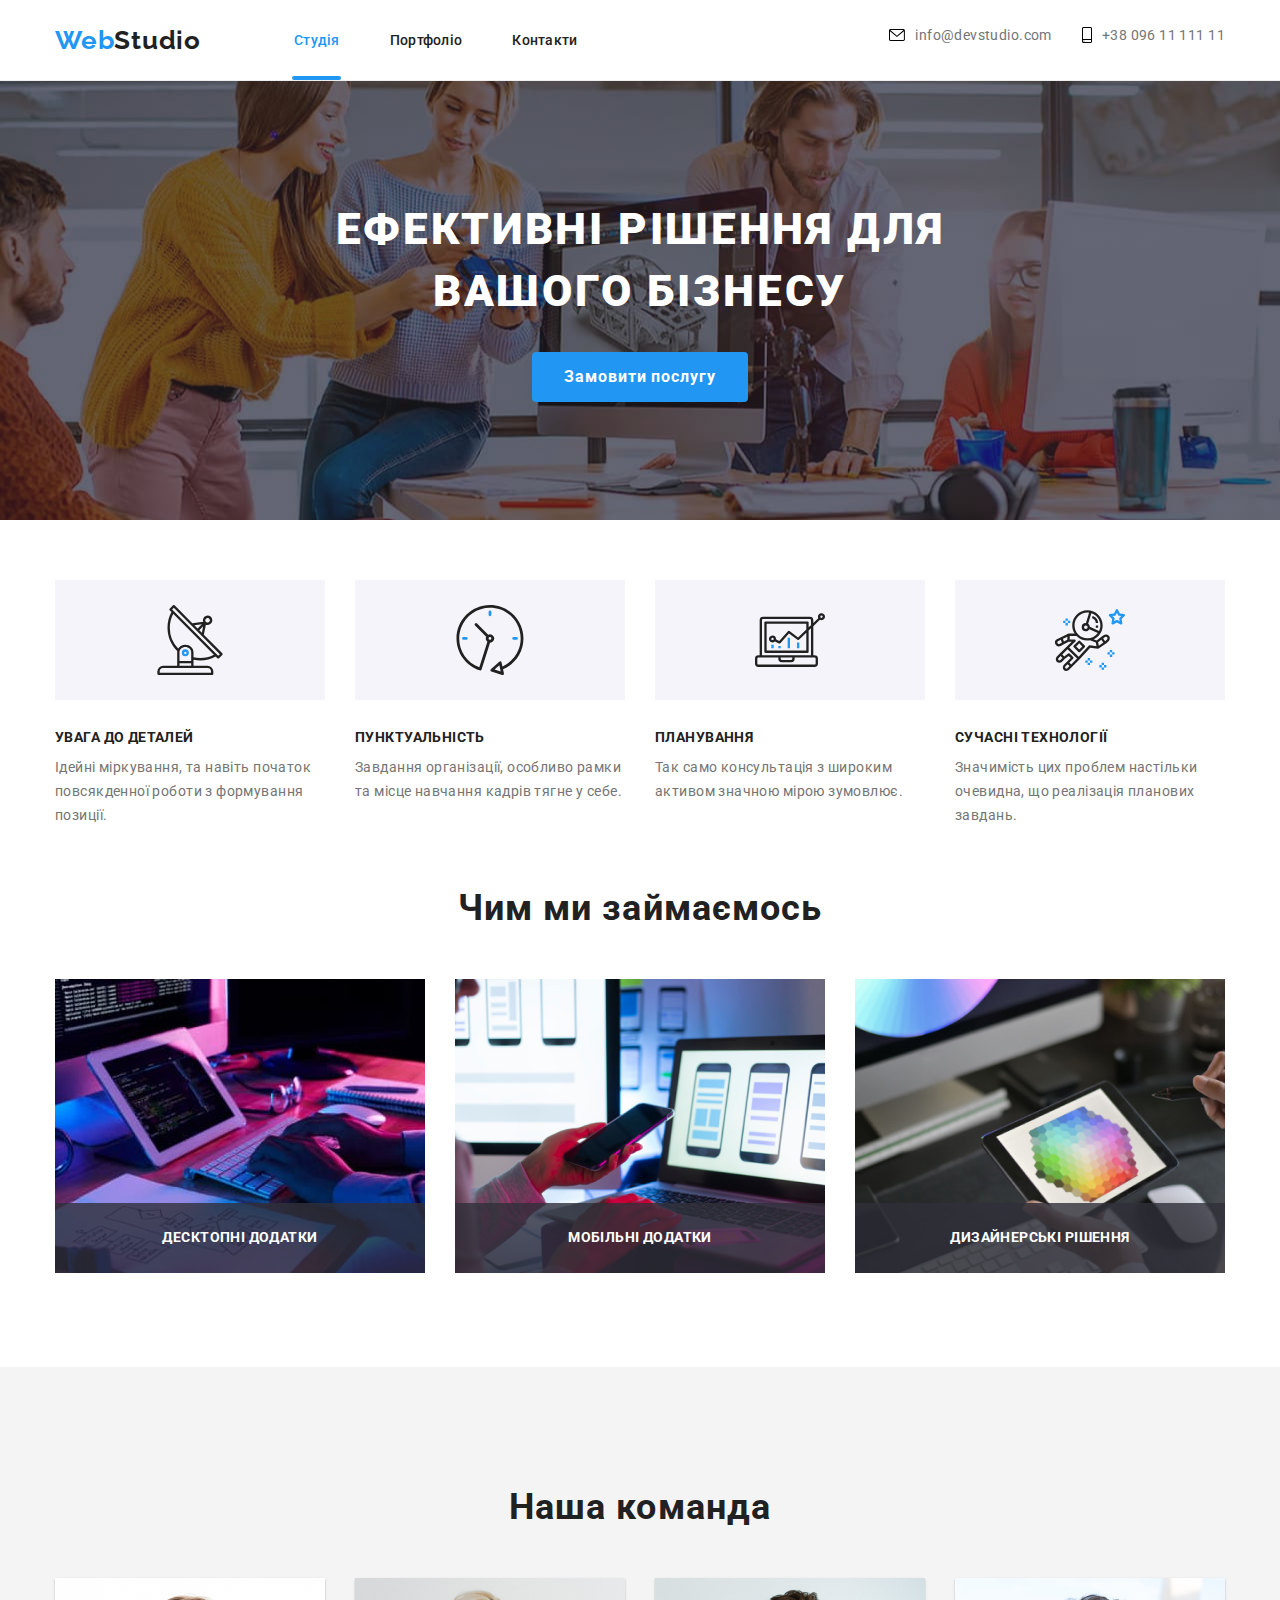
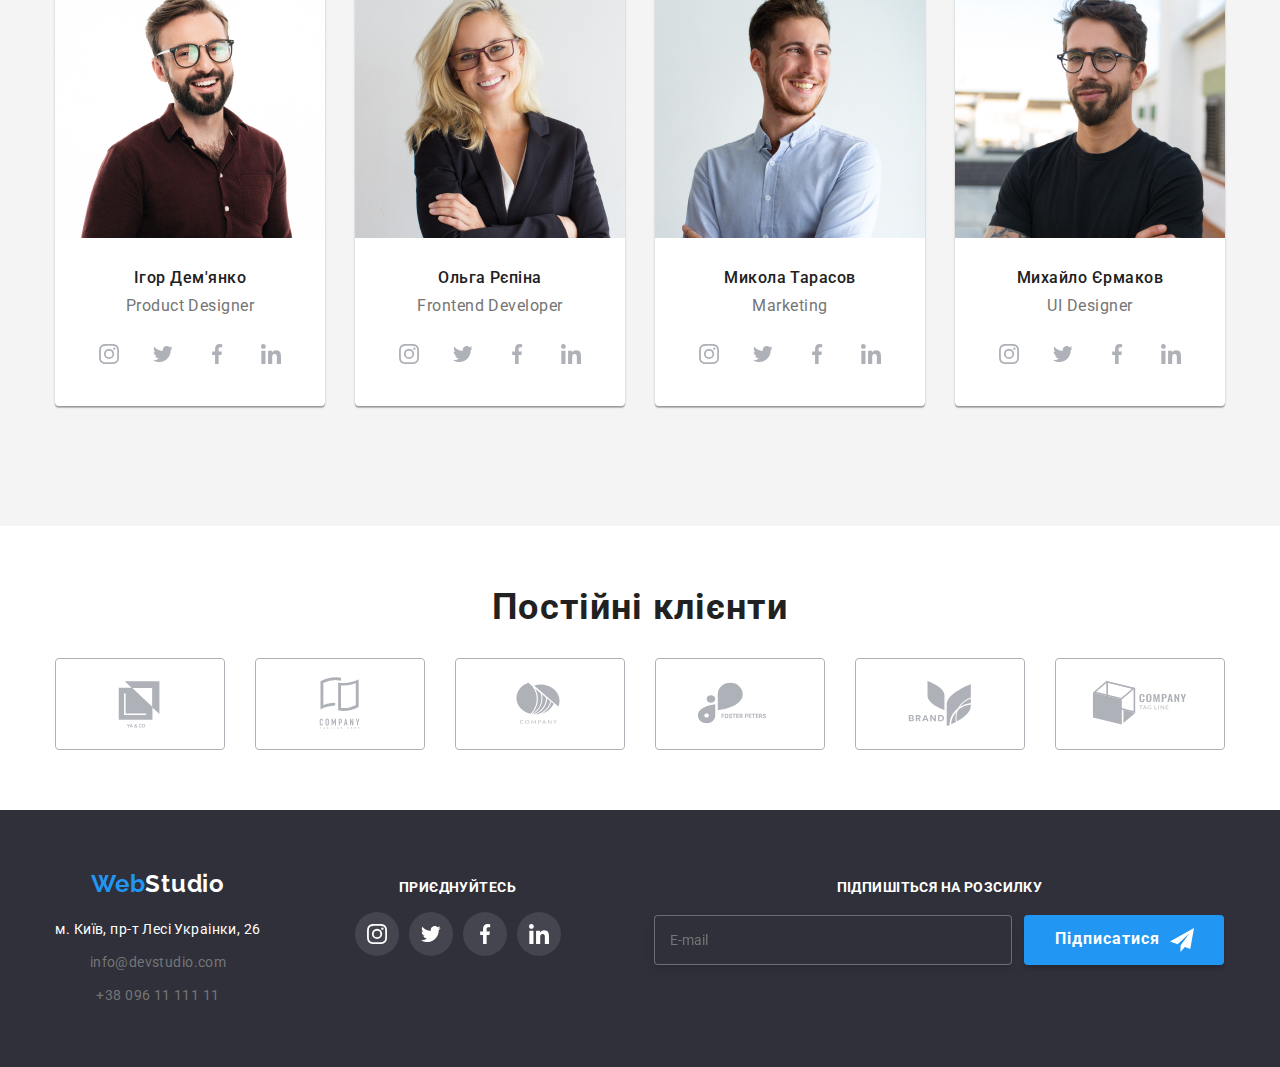
==== commit f2e225ce: "changes-hw8" ====
--- a/index.html
+++ b/index.html
@@ -52,16 +52,16 @@
 						</a>
 					</li>
 				</ul>
-				<button class="menu-open" type="button" data-modal-open>
+				<button class="menu-open" type="button" data-menu-open>
 					<svg class="menu-icon-open" width="40" height="40">
 						<use href="./img/icons.svg#icon-menu_open">
 						</use>
 					</svg>
 				</button>
 			</div>
-			<div class="mob-menu" is-hidden data-modal>
+			<div class="mob-menu is-hidden"  data-menu>
 				<div class="menu-top">
-<button class="menu-close" type="button" data-modal-close>
+<button class="menu-close" type="button" data-menu-close>
 	<svg class="menu-icon-close" width="40" height="40">
 		<use href="./img/icons.svg#icon-close-menu">
 		</use>
@@ -161,7 +161,7 @@
 						</li>
 					</ul>
 				</div>
-			</section> -->
+			</section> 
 			<section class="our__works">
 				<div class="container our__works__container">
 					<h2 class="works__title">Чим ми займаємось</h2>
--- a/css/main.min.css
+++ b/css/main.min.css
@@ -1 +1 @@
-:root{--main-text-color: #212121;--secondary-text-color: #757575;--main-white-color: #fff;--highlight-color: #2196f3;--secondary-white-color: #f5f4f5;--fill-color: #2f303a;--button-active-color: #188ce8;--card-border-color: #eee;--background-color: #f5f4fa;--icon-color: #afb1b8}h1,h2,h3,h4,h5,h6,p{margin:0}ul{list-style:none;margin:0;padding:0}img{display:block;width:100%}a{text-decoration:none;color:var(--main-text-color)}button{border:none;outline:none;display:block}.hidden{color:rgba(0,0,0,0);position:absolute;width:1px;height:1px;margin:-1px;border:0;padding:0;white-space:nowrap;-webkit-clip-path:inset(100%);clip-path:inset(100%);clip:rect(0 0 0 0);overflow:hidden}body{font-family:"Roboto",sans-serif;color:var(--main-text-color);font-size:14px;letter-spacing:.03em}.container{width:100%;padding-left:15px;padding-right:15px;margin:0 auto}@media screen and (min-width: 480px){.container{max-width:480px}}@media screen and (min-width: 768px){.container{max-width:768px}}@media screen and (min-width: 1200px){.container{max-width:1200px}}.modal{width:100%;min-height:609px;background-color:var(--main-white-color);-webkit-box-shadow:0px 1px 3px rgba(0,0,0,.12),0px 1px 1px rgba(0,0,0,.14),0px 2px 1px rgba(0,0,0,.2);box-shadow:0px 1px 3px rgba(0,0,0,.12),0px 1px 1px rgba(0,0,0,.14),0px 2px 1px rgba(0,0,0,.2);border-radius:4px;-webkit-transform:translate(-50%, -50%);transform:translate(-50%, -50%);position:absolute;top:50%;left:50%;padding:40px}@media screen and (min-width: 768px){.modal{width:528px;min-height:581px}}@media screen and (min-width: 1200px){.modal{width:528px;min-height:581px}}.modal-close{position:absolute;right:10px;top:10px;width:30px;height:30px;border:1px solid rgba(0,0,0,.1);border-radius:50%;display:-webkit-box;display:-ms-flexbox;display:flex;-webkit-box-align:center;-ms-flex-align:center;align-items:center;-webkit-box-pack:center;-ms-flex-pack:center;justify-content:center;background-color:rgba(0,0,0,0);cursor:pointer;-webkit-transition:color 250ms cubic-bezier(0.4, 0, 0.2, 1),background-color 250ms cubic-bezier(0.4, 0, 0.2, 1);transition:color 250ms cubic-bezier(0.4, 0, 0.2, 1),background-color 250ms cubic-bezier(0.4, 0, 0.2, 1)}.modal-close:hover .modal-close-icon,.modal-close:focus .modal-close-icon{fill:var(--button-active-color)}.is-hidden{opacity:0;visibility:hidden;pointer-events:none}.modal-title{font-weight:700;font-size:20px;line-height:1.15;text-align:center;letter-spacing:.03em;margin-bottom:12px;color:var(--main-text-color)}@media screen and (min-width: 769px){.modal-title{font-weight:700;font-size:20px;line-height:1.5;text-align:center;letter-spacing:.03em;color:var(--main-text-color)}}@media screen and (min-width: 1200px){.modal-title{font-weight:700;font-size:20px;line-height:1.15;text-align:center;letter-spacing:.03em;color:var(--main-text-color)}}.modal-field{position:relative;margin-bottom:10px}.modal-icon{position:absolute;left:12px;top:30px}.input-label{color:var(--secondary-text-color);font-weight:400;font-size:12px;line-height:1.1666666667;letter-spacing:.01em;margin-bottom:4px}.check-text{display:-webkit-box;display:-ms-flexbox;display:flex;-webkit-box-align:center;-ms-flex-align:center;align-items:center;font-size:12px;line-height:1.1666666667;letter-spacing:.03em;color:var(--secondary-text-color)}@media screen and (min-width: 769px){.check-text{font-size:12px;line-height:1.1666666667}}@media screen and (min-width: 1200px){.check-text{font-size:14px;line-height:1.7142857143}}.check-text span{width:16px;height:15px;background:var(--main-white-color);border:.2px solid var(--main-text-color);border-radius:2px;margin-right:7px;display:-webkit-box;display:-ms-flexbox;display:flex;-webkit-box-align:center;-ms-flex-align:center;align-items:center;-webkit-box-pack:center;-ms-flex-pack:center;justify-content:center;fill:rgba(0,0,0,0)}.modal-check:checked+.check-text span{background-color:var(--highlight-color);border:none;fill:var(--main-white-color)}.modal-check:focus+.check-text span{border-color:var(--highlight-color)}.check-modal-icon{margin-left:20px}.input-policy{color:var(--highlight-color);letter-spacing:.03em;font-size:12px;line-height:1.1666666667;text-decoration:underline;margin-left:5px}@media screen and (min-width: 769px){.input-policy{font-size:12px;line-height:1.1666666667}}@media screen and (min-width: 1200px){.input-policy{font-size:14px;line-height:1.7142857143}}.modal-input{width:100%;height:40px;margin-top:4px;border-radius:5px;border:1px solid rgba(33,33,33,.2);border-radius:4px;padding-left:42px;color:var(--main-text-color);outline:rgba(0,0,0,0)}.modal-input:focus{border-color:var(--highlight-color)}.modal-input:focus+.modal-icon{fill:var(--highlight-color)}.modal-comment{width:100%;height:120px;border:1px solid rgba(33,33,33,.2);border-radius:4px;resize:none;padding:16px 12px;margin-top:4px;margin-bottom:20px}.modal-comment:hover,.modal-comment:focus{outline-color:var(--highlight-color)}.modal-comment::-webkit-input-placeholder{color:#303030;font-size:14px;line-height:1.1428571429;letter-spacing:.01em;color:rgba(117,117,117,.5)}.modal-comment::-moz-placeholder{color:#303030;font-size:14px;line-height:1.1428571429;letter-spacing:.01em;color:rgba(117,117,117,.5)}.modal-comment:-ms-input-placeholder{color:#303030;font-size:14px;line-height:1.1428571429;letter-spacing:.01em;color:rgba(117,117,117,.5)}.modal-comment::-ms-input-placeholder{color:#303030;font-size:14px;line-height:1.1428571429;letter-spacing:.01em;color:rgba(117,117,117,.5)}.modal-comment::placeholder{color:#303030;font-size:14px;line-height:1.1428571429;letter-spacing:.01em;color:rgba(117,117,117,.5)}.comment{width:100%;height:120px;margin-top:28px}.input-button{display:block;margin:0 auto;width:200px;height:50px;font-weight:700;font-size:16px;line-height:1.8;-webkit-box-shadow:0px 4px 4px rgba(0,0,0,.15);box-shadow:0px 4px 4px rgba(0,0,0,.15);border-radius:4px;letter-spacing:.06em;color:var(--main-white-color);background-color:var(--highlight-color);cursor:pointer;margin-top:30px}.input-button:hover,.input-button:focus{background-color:var(--button-active-color);color:var(--main-white-color);-webkit-transition:color 250ms cubic-bezier(0.4, 0, 0.2, 1),background-color 250ms cubic-bezier(0.4, 0, 0.2, 1),-webkit-box-shadow 250ms cubic-bezier(0.4, 0, 0.2, 1);transition:color 250ms cubic-bezier(0.4, 0, 0.2, 1),background-color 250ms cubic-bezier(0.4, 0, 0.2, 1),-webkit-box-shadow 250ms cubic-bezier(0.4, 0, 0.2, 1);transition:color 250ms cubic-bezier(0.4, 0, 0.2, 1),background-color 250ms cubic-bezier(0.4, 0, 0.2, 1),box-shadow 250ms cubic-bezier(0.4, 0, 0.2, 1);transition:color 250ms cubic-bezier(0.4, 0, 0.2, 1),background-color 250ms cubic-bezier(0.4, 0, 0.2, 1),box-shadow 250ms cubic-bezier(0.4, 0, 0.2, 1),-webkit-box-shadow 250ms cubic-bezier(0.4, 0, 0.2, 1)}.header{border-bottom:1px solid var(--card-border-color)}.header__container{height:80px;display:-webkit-box;display:-ms-flexbox;display:flex;-webkit-box-align:center;-ms-flex-align:center;align-items:center}.header__navigation{display:-webkit-box;display:-ms-flexbox;display:flex;margin-right:auto;-webkit-box-align:center;-ms-flex-align:center;align-items:center}@media screen and (min-width: 768px){.header__navigation{display:-webkit-box;display:-ms-flexbox;display:flex}}.logo__header{margin-right:93px;font-family:"Raleway",sans-serif;font-size:26px;line-height:1.19;font-weight:700;letter-spacing:.03em}.logo-h1{color:var(--highlight-color)}.menu{display:none;gap:50px;padding-top:32px}@media screen and (min-width: 768px){.menu{display:-webkit-box;display:-ms-flexbox;display:flex}}@media screen and (min-width: 1200px){.menu{display:-webkit-box;display:-ms-flexbox;display:flex}}.current:after{display:block;content:"";width:108%;height:4px;border-radius:2px;background-color:var(--highlight-color);margin-top:28px;-webkit-transform:translateX(-4%);transform:translateX(-4%)}.menu__link{text-decoration:none;font-size:14px;font-weight:500;line-height:1.15;letter-spacing:.02em;color:var(--main-text-color);-webkit-transition:color 250ms cubic-bezier(0.4, 0, 0.2, 1);transition:color 250ms cubic-bezier(0.4, 0, 0.2, 1)}.menu .menu__link:hover,.menu .menu__link:focus{color:var(--highlight-color)}.menu .menu__link.current{color:var(--highlight-color)}.menu__contacts{display:none;gap:30px}@media screen and (min-width: 768px){.menu__contacts{display:block}}@media screen and (min-width: 1200px){.menu__contacts{display:-webkit-box;display:-ms-flexbox;display:flex}}.contacts-icon{margin-right:10px}.contacts__number:hover .contacts-icon{fill:var(--highlight-color)}.contacts__mail:hover .contacts-icon{fill:var(--highlight-color)}.contacts__mail{display:-webkit-box;display:-ms-flexbox;display:flex;-webkit-box-align:center;-ms-flex-align:center;align-items:center;list-style:none;color:var(--secondary-text-color);-webkit-transition:color 250ms cubic-bezier(0.4, 0, 0.2, 1);transition:color 250ms cubic-bezier(0.4, 0, 0.2, 1)}.contacts__mail:hover,.contacts__mail:focus{color:var(--highlight-color)}@media screen and (min-width: 768px){.contacts__mail{padding-bottom:10px}}.contacts__number{display:-webkit-box;display:-ms-flexbox;display:flex;-webkit-box-align:center;-ms-flex-align:center;align-items:center;list-style:none;color:var(--secondary-text-color);-webkit-transition:color 250ms cubic-bezier(0.4, 0, 0.2, 1);transition:color 250ms cubic-bezier(0.4, 0, 0.2, 1)}.contacts__number:hover,.contacts__number:focus{color:var(--highlight-color)}.menu-open{margin-left:auto;background-color:rgba(0,0,0,0)}@media screen and (min-width: 768px){.menu-open{display:none}}.mob-menu{display:-webkit-box;display:-ms-flexbox;display:flex;-webkit-box-pack:justify;-ms-flex-pack:justify;justify-content:space-between;-webkit-box-orient:vertical;-webkit-box-direction:normal;-ms-flex-direction:column;flex-direction:column;position:fixed;top:0;z-index:100;width:100%;height:100%;background-color:var(--main-white-color);padding:48px 40px}@media screen and (min-width: 768px){.mob-menu{display:none}}.menu-close{position:absolute;top:10px;right:15px;background-color:rgba(0,0,0,0)}.menu-close:hover{fill:var(--highlight-color);cursor:pointer}.menu-list{display:-webkit-box;display:-ms-flexbox;display:flex;-webkit-box-orient:vertical;-webkit-box-direction:normal;-ms-flex-direction:column;flex-direction:column;gap:32px}.menu-list__link{font-weight:500;font-size:40px;line-height:1.17;letter-spacing:.02em;color:var(--main-text-color)}.menu-list__link:active{color:var(--highlight-color)}.menu-list__link:hover,.menu-list__link:focus{color:var(--highlight-color)}.name{color:var(--highlight-color)}.mob-list-contacts{display:-webkit-box;display:-ms-flexbox;display:flex;-webkit-box-orient:vertical;-webkit-box-direction:normal;-ms-flex-direction:column;flex-direction:column;gap:32px}.mob-menu__tel{font-weight:500;font-size:20px;line-height:1.17;letter-spacing:.02em;color:var(--highlight-color)}@media screen and (min-width: 480px){.mob-menu__tel{font-size:34px}}.mob-menu__tel:hover,.mob-menu__tel:focus{color:var(--secondary-text-color)}.mob-menu__email{font-weight:500;font-size:18px;line-height:1.16;letter-spacing:.02em;color:var(--secondary-text-color)}@media screen and (min-width: 480px){.mob-menu__email{font-size:24px}}.mob-menu__email:hover,.mob-menu__email:focus{color:var(--highlight-color)}.mob-soc{display:-webkit-box;display:-ms-flexbox;display:flex;gap:10px;-ms-flex-wrap:wrap;flex-wrap:wrap;margin-top:64px}.mob-soc__link{font-weight:500;font-size:18px;line-height:1.2;letter-spacing:.02em;color:var(--highlight-color)}.mob-soc__link:hover,.mob-soc__link:focus{color:var(--secondary-text-color)}.mob-soc__item:not(:last-child){padding-right:10px;border-right:1px solid rgba(33,33,33,.2)}.hero{background-image:-webkit-gradient(linear, left top, left bottom, from(rgba(47, 48, 58, 0.4)), to(rgba(47, 48, 58, 0.4))),url(../img/hero-bg-mob.jpg);background-image:linear-gradient(rgba(47, 48, 58, 0.4), rgba(47, 48, 58, 0.4)),url(../img/hero-bg-mob.jpg);background-repeat:no-repeat;background-position:center;padding-top:118px;padding-bottom:118px}@media(min-device-pixel-ratio: 2),(-webkit-min-device-pixel-ratio: 2),(min-resolution: 192dpi),(min-resolution: 2dppx){.hero{background-image:-webkit-gradient(linear, left top, left bottom, from(rgba(47, 48, 58, 0.4)), to(rgba(47, 48, 58, 0.4))),url(../img/hero-bg-mob-2x.jpg);background-image:linear-gradient(rgba(47, 48, 58, 0.4), rgba(47, 48, 58, 0.4)),url(../img/hero-bg-mob-2x.jpg)}}@media screen and (min-width: 481px){.hero{background-image:-webkit-gradient(linear, left top, left bottom, from(rgba(47, 48, 58, 0.4)), to(rgba(47, 48, 58, 0.4))),url(../img/hero-bg-tab.jpg);background-image:linear-gradient(rgba(47, 48, 58, 0.4), rgba(47, 48, 58, 0.4)),url(../img/hero-bg-tab.jpg)}}@media screen and (min-width: 481px)and (min-device-pixel-ratio: 2),screen and (min-width: 481px)and (-webkit-min-device-pixel-ratio: 2),screen and (min-width: 481px)and (min-resolution: 192dpi),screen and (min-width: 481px)and (min-resolution: 2dppx){.hero{background-image:-webkit-gradient(linear, left top, left bottom, from(rgba(47, 48, 58, 0.4)), to(rgba(47, 48, 58, 0.4))),url(../img/hero-bg-tab-2x.jpg);background-image:linear-gradient(rgba(47, 48, 58, 0.4), rgba(47, 48, 58, 0.4)),url(../img/hero-bg-tab-2x.jpg)}}@media screen and (min-width: 769px){.hero{background-image:-webkit-gradient(linear, left top, left bottom, from(rgba(47, 48, 58, 0.4)), to(rgba(47, 48, 58, 0.4))),url(../img/hero.jpg);background-image:linear-gradient(rgba(47, 48, 58, 0.4), rgba(47, 48, 58, 0.4)),url(../img/hero.jpg)}}@media screen and (min-width: 769px)and (min-device-pixel-ratio: 2),screen and (min-width: 769px)and (-webkit-min-device-pixel-ratio: 2),screen and (min-width: 769px)and (min-resolution: 192dpi),screen and (min-width: 769px)and (min-resolution: 2dppx){.hero{background-image:-webkit-gradient(linear, left top, left bottom, from(rgba(47, 48, 58, 0.4)), to(rgba(47, 48, 58, 0.4))),url(../img/hero-bg-desktop-2x.jpg);background-image:linear-gradient(rgba(47, 48, 58, 0.4), rgba(47, 48, 58, 0.4)),url(../img/hero-bg-desktop-2x.jpg)}}section{display:block}.hero__title{color:var(--main-white-color);font-size:20px;line-height:1.6;font-weight:900;text-transform:uppercase;letter-spacing:.06em;text-align:center;margin:0 auto;margin-bottom:30px}@media screen and (min-width: 481px){.hero__title{font-size:26px}}@media screen and (min-width: 769px){.hero__title{font-size:26px;width:696px}}@media screen and (min-width: 1200px){.hero__title{font-size:44px;line-height:1.4;width:696px}}.hero__button{display:block;margin:0 auto;width:216px;height:50px;background-color:var(--highlight-color);font-size:16px;font-weight:700;line-height:1.875;letter-spacing:.06em;color:var(--main-white-color);border-radius:4px;cursor:pointer;font-family:inherit;-webkit-transition:background-color 250ms cubic-bezier(0.4, 0, 0.2, 1),color 250ms cubic-bezier(0.4, 0, 0.2, 1);transition:background-color 250ms cubic-bezier(0.4, 0, 0.2, 1),color 250ms cubic-bezier(0.4, 0, 0.2, 1)}.hero__button:hover{background-color:var(--button-active-color);color:var(--main-white-color)}.hero__button:focus{background-color:var(--button-active-color);color:var(--main-white-color)}.hero__button:active{background-color:var(--button-active-color);color:var(--main-white-color)}.benefits{padding-top:60px;padding-bottom:60px}.benefits__list{display:-webkit-box;display:-ms-flexbox;display:flex;-ms-flex-wrap:wrap;flex-wrap:wrap;gap:30px}.benefits__content{width:100%;line-height:1.71;letter-spacing:.03em;color:var(--secondary-text-color)}@media screen and (min-width: 768px){.benefits__content{width:calc((100% - 30px)/2)}}@media screen and (min-width: 1200px){.benefits__content{width:calc((100% - 90px)/4)}}.svg-icon-style{display:-webkit-box;display:-ms-flexbox;display:flex;-webkit-box-align:center;-ms-flex-align:center;align-items:center;-webkit-box-pack:center;-ms-flex-pack:center;justify-content:center;background-color:var(--background-color);width:100%;height:120px;margin-bottom:30px}.benefits__name{font-weight:700;font-size:14px;line-height:1.14;letter-spacing:.03em;text-transform:uppercase;color:var(--main-text-color);margin-bottom:10px;text-align:center}@media screen and (min-width: 768px){.benefits__name{text-align:left}}@media screen and (min-width: 1200px){.benefits__name{text-align:left}}.benefits__descr{font-size:14px;line-height:1.7;letter-spacing:.03em;color:var(--secondary-text-color)}.our__works{text-align:center;width:100%;padding-bottom:94px;display:none}@media screen and (min-width: 1200px){.our__works{display:block}}.works__title{font-weight:700;font-size:36px;line-height:1,1666;text-align:center;letter-spacing:.03em;color:var(--main-text-color);margin-bottom:50px}.images__block{display:-webkit-box;display:-ms-flexbox;display:flex;-webkit-box-pack:center;-ms-flex-pack:center;justify-content:center;gap:30px}.images__item{list-style:none;position:relative}.images__text{position:absolute;display:-webkit-box;display:-ms-flexbox;display:flex;text-align:center;-webkit-box-pack:center;-ms-flex-pack:center;justify-content:center;-webkit-box-align:center;-ms-flex-align:center;align-items:center;right:0;bottom:0;width:100%;height:70px;font-weight:700;font-size:14px;line-height:1.14;letter-spacing:.03em;text-transform:uppercase;background-color:rgba(47,48,58,.8);color:var(--main-white-color)}.sec-four{background-color:var(--secondary-white-color);padding-top:60px;padding-bottom:60px}@media screen and (min-width: 768px){.sec-four{padding-top:100px;padding-bottom:100px}}@media screen and (min-width: 1200px){.sec-four{padding-top:120px;padding-bottom:120px}}.cards{display:-webkit-box;display:-ms-flexbox;display:flex;-ms-flex-wrap:wrap;flex-wrap:wrap;gap:30px}.card{background-color:var(--main-white-color);-webkit-box-shadow:0px 1px 3px rgba(0,0,0,.12),0px 1px 1px rgba(0,0,0,.14),0px 2px 1px rgba(0,0,0,.2);box-shadow:0px 1px 3px rgba(0,0,0,.12),0px 1px 1px rgba(0,0,0,.14),0px 2px 1px rgba(0,0,0,.2);border-radius:0px 0px 4px 4px;list-style:none}.our-team{padding:30px 0}.card-name{font-weight:500;font-size:16px;line-height:1.19;text-align:center;letter-spacing:.03em;color:var(--main-text-color);margin-bottom:10px}.job{color:var(--secondary-text-color);font-size:16px;font-weight:400;letter-spacing:.03em;text-align:center}.social-icons-list{display:-webkit-box;display:-ms-flexbox;display:flex;-webkit-box-pack:center;-ms-flex-pack:center;justify-content:center;margin-top:16px;gap:10px}.social-icons-item{height:44px}.social-media-icons{fill:var(--icon-color);-webkit-transition:fill 250ms,background-color 250ms cubic-bezier(0.4, 0, 0.2, 1);transition:fill 250ms,background-color 250ms cubic-bezier(0.4, 0, 0.2, 1)}.social-icons-link:hover .social-media-icons,.social-icons-link:focus .social-media-icons{fill:#fff}.social-icons-link{display:-webkit-box;display:-ms-flexbox;display:flex;-webkit-box-align:center;-ms-flex-align:center;align-items:center;-webkit-box-pack:center;-ms-flex-pack:center;justify-content:center;width:44px;height:100%;border-radius:100%;background:rgba(255,255,255,.1);-webkit-transition:background-color 250ms cubic-bezier(0.4, 0, 0.2, 1),color 250ms cubic-bezier(0.4, 0, 0.2, 1);transition:background-color 250ms cubic-bezier(0.4, 0, 0.2, 1),color 250ms cubic-bezier(0.4, 0, 0.2, 1)}.social-icons-link:hover,.social-icons-link:focus{background-color:var(--highlight-color)}.clients{padding-top:60px;padding-bottom:60px}.clients-header{font-weight:700;font-size:36px;line-height:1.17;text-align:center;letter-spacing:.03em;color:var(--main-text-color);margin-bottom:30px}.clients-icons{display:-webkit-box;display:-ms-flexbox;display:flex;-ms-flex-wrap:wrap;flex-wrap:wrap;-webkit-box-pack:center;-ms-flex-pack:center;justify-content:center;gap:30px;fill:var(--icon-color)}.clients-icons-link:hover .clients-icons,.clients-icons-link:focus .clients-icons{fill:var(--highlight-color)}.clients-icons-list{width:100%;height:92px}@media screen and (min-width: 480px){.clients-icons-list{width:calc((100% - 30px)/2)}}@media screen and (min-width: 768px){.clients-icons-list{width:calc((100% - 60px)/3)}}@media screen and (min-width: 1200px){.clients-icons-list{width:calc((100% - 150px)/6)}}.clients-icons-link{display:-webkit-box;display:-ms-flexbox;display:flex;-webkit-box-align:center;-ms-flex-align:center;align-items:center;-webkit-box-pack:center;-ms-flex-pack:center;justify-content:center;width:100%;height:100%;border:1px solid var(--icon-color);border-radius:4px;-webkit-transition:fill 250ms cubic-bezier(0.4, 0, 0.2, 1),background-color 250ms cubic-bezier(0.4, 0, 0.2, 1);transition:fill 250ms cubic-bezier(0.4, 0, 0.2, 1),background-color 250ms cubic-bezier(0.4, 0, 0.2, 1)}.clients-icons-link:hover,.clients-icons-link:focus{border:1px solid var(--highlight-color)}.sec-one-portfolio{padding-top:94px;padding-bottom:94px}.button-list{display:-webkit-box;display:-ms-flexbox;display:flex;-webkit-box-orient:horizontal;-webkit-box-direction:normal;-ms-flex-direction:row;flex-direction:row;list-style:none;font-family:inherit;-webkit-box-pack:center;-ms-flex-pack:center;justify-content:center;margin-bottom:34px}.button-portfolio{width:auto;height:38px;background-color:var(--secondary-white-color);color:var(--main-text-color);border-radius:4px;padding:6px 22px;font-size:16px;line-height:1.63;letter-spacing:.03em;font-weight:600;text-align:center;cursor:pointer;font-family:inherit;margin-right:8px;-webkit-transition:color 250ms cubic-bezier(0.4, 0, 0.2, 1),background-color 250ms cubic-bezier(0.4, 0, 0.2, 1),-webkit-box-shadow 250ms cubic-bezier(0.4, 0, 0.2, 1);transition:color 250ms cubic-bezier(0.4, 0, 0.2, 1),background-color 250ms cubic-bezier(0.4, 0, 0.2, 1),-webkit-box-shadow 250ms cubic-bezier(0.4, 0, 0.2, 1);transition:color 250ms cubic-bezier(0.4, 0, 0.2, 1),box-shadow 250ms cubic-bezier(0.4, 0, 0.2, 1),background-color 250ms cubic-bezier(0.4, 0, 0.2, 1);transition:color 250ms cubic-bezier(0.4, 0, 0.2, 1),box-shadow 250ms cubic-bezier(0.4, 0, 0.2, 1),background-color 250ms cubic-bezier(0.4, 0, 0.2, 1),-webkit-box-shadow 250ms cubic-bezier(0.4, 0, 0.2, 1)}.button-portfolio:hover,.button-portfolio:focus{background-color:var(--highlight-color);color:var(--main-white-color);-webkit-box-shadow:0px 3px 1px rgba(0,0,0,.1),0px 1px 2px rgba(0,0,0,.08),0px 2px 2px rgba(0,0,0,.12);box-shadow:0px 3px 1px rgba(0,0,0,.1),0px 1px 2px rgba(0,0,0,.08),0px 2px 2px rgba(0,0,0,.12)}.button-portfolio:active{background-color:var(--button-active-color);color:var(--main-white-color)}.portfolio-cards{display:-webkit-box;display:-ms-flexbox;display:flex;-ms-flex-wrap:wrap;flex-wrap:wrap;gap:30px}.portfolio-card{background-color:var(--main-white-color);-ms-flex-preferred-size:calc((100% - 60px)/3);flex-basis:calc((100% - 60px)/3)}.portfolio-card:hover{-webkit-box-shadow:0px 1px 1px rgba(0,0,0,.12),0px 4px 4px rgba(0,0,0,.06),1px 4px 6px rgba(0,0,0,.16);box-shadow:0px 1px 1px rgba(0,0,0,.12),0px 4px 4px rgba(0,0,0,.06),1px 4px 6px rgba(0,0,0,.16)}.portfolio-wrapper-card{position:relative;overflow:hidden}.portfolio-cards-link{display:block}.portfolio-name-type{padding:20px 24px;border:1px solid var(--card-border-color);border-top:none}.portfolio-card-text{position:absolute;top:0;background-color:rgba(33,150,243,.9);color:var(--main-white-color);font-size:18px;line-height:1.5;letter-spacing:.03em;padding:63px 40px;-webkit-transform:translateY(100%);transform:translateY(100%);-webkit-transition:-webkit-transform 250ms cubic-bezier(0.4, 0, 0.2, 1);transition:-webkit-transform 250ms cubic-bezier(0.4, 0, 0.2, 1);transition:transform 250ms cubic-bezier(0.4, 0, 0.2, 1);transition:transform 250ms cubic-bezier(0.4, 0, 0.2, 1), -webkit-transform 250ms cubic-bezier(0.4, 0, 0.2, 1)}.portfolio-card:hover .portfolio-card-text{-webkit-transform:translateY(0);transform:translateY(0)}.portfolio-cards-link:focus .portfolio-card-text{-webkit-transform:translateY(0);transform:translateY(0)}.portfolio-name{margin-bottom:4px;font-weight:700;font-size:18px;line-height:2;letter-spacing:.06em;color:var(--main-text-color)}.portfolio-type{color:var(--secondary-text-color);font-size:16px;letter-spacing:.03em;line-height:2}.footer{padding:60px 0;background-color:var(--fill-color)}.footer-content{display:-webkit-box;display:-ms-flexbox;display:flex;-ms-flex-wrap:wrap;flex-wrap:wrap;-webkit-box-orient:vertical;-webkit-box-direction:normal;-ms-flex-direction:column;flex-direction:column;gap:9px}.text-logo-footer{display:block;text-align:center;font-family:"Raleway",sans-serif;font-size:24px;line-height:1.17;font-weight:700;letter-spacing:.03em;color:var(--main-white-color);margin-bottom:20px}.footer-icons{width:44px;height:44px}.footer-elem-item{list-style:none;font-style:normal}.footer-link-address{color:var(--main-white-color);letter-spacing:.03em;font-size:14px;line-height:1.7;-webkit-transition:color 250ms cubic-bezier(0.4, 0, 0.2, 1);transition:color 250ms cubic-bezier(0.4, 0, 0.2, 1)}.footer-link-address:hover,.footer-link-address:focus{color:var(--highlight-color)}.footer-links{display:block;text-align:center;font-family:"Roboto",sans-serif;color:var(--secondary-text-color);font-size:14px;line-height:1.7;letter-spacing:.03em;-webkit-transition:color 250ms cubic-bezier(0.4, 0, 0.2, 1);transition:color 250ms cubic-bezier(0.4, 0, 0.2, 1)}.footer-links:hover,.footer-links:focus{color:var(--highlight-color)}.social-footer-wrap .social-media-icons{fill:#fff}.join-us-header{text-align:center;font-weight:700;font-size:14px;line-height:1.14;letter-spacing:.03em;text-transform:uppercase;color:var(--main-white-color)}.container-wrap{display:-webkit-box;display:-ms-flexbox;display:flex;-webkit-box-orient:vertical;-webkit-box-direction:normal;-ms-flex-direction:column;flex-direction:column;gap:93px;-webkit-box-align:center;-ms-flex-align:center;align-items:center}@media screen and (min-width: 768px){.container-wrap{display:-webkit-box;display:-ms-flexbox;display:flex;-ms-flex-wrap:wrap;flex-wrap:wrap;-ms-flex-pack:distribute;justify-content:space-around;-webkit-box-align:baseline;-ms-flex-align:baseline;align-items:baseline;-webkit-box-orient:horizontal;-webkit-box-direction:normal;-ms-flex-direction:row;flex-direction:row}}@media screen and (min-width: 1200px){.container-wrap{display:-webkit-box;display:-ms-flexbox;display:flex;-webkit-box-orient:horizontal;-webkit-box-direction:normal;-ms-flex-direction:row;flex-direction:row}}.backdrop{position:fixed;top:0;width:100%;height:100%;background-color:rgba(0,0,0,.2)}.footer-form{display:-webkit-box;display:-ms-flexbox;display:flex;-webkit-box-orient:vertical;-webkit-box-direction:normal;-ms-flex-direction:column;flex-direction:column;gap:12px}@media screen and (min-width: 768px){.footer-form{display:-webkit-box;display:-ms-flexbox;display:flex;-webkit-box-orient:vertical;-webkit-box-direction:normal;-ms-flex-direction:column;flex-direction:column;margin:0 auto}}@media screen and (min-width: 1200px){.footer-form{display:-webkit-box;display:-ms-flexbox;display:flex;-webkit-box-orient:horizontal;-webkit-box-direction:normal;-ms-flex-direction:row;flex-direction:row}}.sign-title{font-weight:700;font-size:14px;line-height:1.1428571429;letter-spacing:.03em;text-transform:uppercase;color:var(--main-white-color);text-align:center;margin-bottom:20px}.input-footer{display:-webkit-box;display:-ms-flexbox;display:flex;-webkit-box-orient:vertical;-webkit-box-direction:normal;-ms-flex-direction:column;flex-direction:column;-webkit-box-align:center;-ms-flex-align:center;align-items:center;width:358px;height:50px;border:1px solid rgba(255,255,255,.3);-webkit-filter:drop-shadow(0px 4px 4px rgba(0, 0, 0, 0.15));filter:drop-shadow(0px 4px 4px rgba(0, 0, 0, 0.15));border-radius:4px;background-color:var(--fill-color);color:var(--main-white-color);padding-left:15px}.input-footer:focus{outline-color:var(--highlight-color)}.input-footer:hover{border-color:var(--highlight-color)}@media screen and (min-width: 768px){.input-footer{display:-webkit-box;display:-ms-flexbox;display:flex;-webkit-box-orient:horizontal;-webkit-box-direction:normal;-ms-flex-direction:row;flex-direction:row}}@media screen and (min-width: 1200px){.input-footer{display:-webkit-box;display:-ms-flexbox;display:flex;-webkit-box-orient:horizontal;-webkit-box-direction:normal;-ms-flex-direction:row;flex-direction:row}}.input-button-footer{display:-webkit-box;display:-ms-flexbox;display:flex;-webkit-box-align:center;-ms-flex-align:center;align-items:center;margin:0 auto;width:200px;height:50px;-webkit-box-shadow:0px 4px 4px rgba(0,0,0,.15);box-shadow:0px 4px 4px rgba(0,0,0,.15);border-radius:4px;background-color:var(--highlight-color);font-weight:700;font-size:16px;line-height:1.8;letter-spacing:.06em;color:var(--main-white-color);-webkit-box-pack:center;-ms-flex-pack:center;justify-content:center;gap:10px;cursor:pointer}.input-button-footer:hover,.input-button-footer:focus{background-color:var(--button-active-color);color:var(--main-white-color);-webkit-transition:color 250ms cubic-bezier(0.4, 0, 0.2, 1),background-color 250ms cubic-bezier(0.4, 0, 0.2, 1);transition:color 250ms cubic-bezier(0.4, 0, 0.2, 1),background-color 250ms cubic-bezier(0.4, 0, 0.2, 1)}.modal-icon-footer{fill:var(--main-white-color)}/*# sourceMappingURL=main.min.css.map */+:root{--main-text-color: #212121;--secondary-text-color: #757575;--main-white-color: #fff;--highlight-color: #2196f3;--secondary-white-color: #f5f4f5;--fill-color: #2f303a;--button-active-color: #188ce8;--card-border-color: #eee;--background-color: #f5f4fa;--icon-color: #afb1b8}h1,h2,h3,h4,h5,h6,p{margin:0}ul{list-style:none;margin:0;padding:0}img{display:block;width:100%}a{text-decoration:none;color:var(--main-text-color)}button{border:none;outline:none;display:block}.hidden{color:rgba(0,0,0,0);position:absolute;width:1px;height:1px;margin:-1px;border:0;padding:0;white-space:nowrap;-webkit-clip-path:inset(100%);clip-path:inset(100%);clip:rect(0 0 0 0);overflow:hidden}body{font-family:"Roboto",sans-serif;color:var(--main-text-color);font-size:14px;letter-spacing:.03em}.container{width:100%;padding-left:15px;padding-right:15px;margin:0 auto}@media screen and (min-width: 480px){.container{max-width:480px}}@media screen and (min-width: 768px){.container{max-width:768px}}@media screen and (min-width: 1200px){.container{max-width:1200px}}.modal{width:100%;min-height:609px;background-color:var(--main-white-color);-webkit-box-shadow:0px 1px 3px rgba(0,0,0,.12),0px 1px 1px rgba(0,0,0,.14),0px 2px 1px rgba(0,0,0,.2);box-shadow:0px 1px 3px rgba(0,0,0,.12),0px 1px 1px rgba(0,0,0,.14),0px 2px 1px rgba(0,0,0,.2);border-radius:4px;-webkit-transform:translate(-50%, -50%);transform:translate(-50%, -50%);position:absolute;top:50%;left:50%;padding:40px}@media screen and (min-width: 768px){.modal{width:528px;min-height:581px}}@media screen and (min-width: 1200px){.modal{width:528px;min-height:581px}}.modal-close{display:-webkit-box;display:-ms-flexbox;display:flex;-webkit-box-align:center;-ms-flex-align:center;align-items:center;-webkit-box-pack:center;-ms-flex-pack:center;justify-content:center;background-color:rgba(0,0,0,0);position:absolute;right:10px;top:10px;width:30px;height:30px;border:1px solid rgba(0,0,0,.1);border-radius:50%;cursor:pointer;-webkit-transition:color 250ms cubic-bezier(0.4, 0, 0.2, 1),background-color 250ms cubic-bezier(0.4, 0, 0.2, 1);transition:color 250ms cubic-bezier(0.4, 0, 0.2, 1),background-color 250ms cubic-bezier(0.4, 0, 0.2, 1)}.modal-close:hover .modal-close-icon,.modal-close:focus .modal-close-icon{fill:var(--button-active-color)}.is-hidden{opacity:0;visibility:hidden;pointer-events:none}.modal-title{font-weight:700;font-size:20px;line-height:1.15;text-align:center;letter-spacing:.03em;margin-bottom:12px;color:var(--main-text-color)}@media screen and (min-width: 769px){.modal-title{font-weight:700;font-size:20px;line-height:1.5;text-align:center;letter-spacing:.03em;color:var(--main-text-color)}}@media screen and (min-width: 1200px){.modal-title{font-weight:700;font-size:20px;line-height:1.15;text-align:center;letter-spacing:.03em;color:var(--main-text-color)}}.modal-field{position:relative;margin-bottom:10px}.modal-icon{position:absolute;left:12px;top:30px}.input-label{color:var(--secondary-text-color);font-weight:400;font-size:12px;line-height:1.1666666667;letter-spacing:.01em;margin-bottom:4px}.check-text{display:-webkit-box;display:-ms-flexbox;display:flex;-webkit-box-align:center;-ms-flex-align:center;align-items:center;font-size:12px;line-height:1.1666666667;letter-spacing:.03em;color:var(--secondary-text-color)}@media screen and (min-width: 769px){.check-text{font-size:12px;line-height:1.1666666667}}@media screen and (min-width: 1200px){.check-text{font-size:14px;line-height:1.7142857143}}.check-text span{width:16px;height:15px;background:var(--main-white-color);border:.2px solid var(--main-text-color);border-radius:2px;margin-right:7px;display:-webkit-box;display:-ms-flexbox;display:flex;-webkit-box-align:center;-ms-flex-align:center;align-items:center;-webkit-box-pack:center;-ms-flex-pack:center;justify-content:center;fill:rgba(0,0,0,0)}.modal-check:checked+.check-text span{background-color:var(--highlight-color);border:none;fill:var(--main-white-color)}.modal-check:focus+.check-text span{border-color:var(--highlight-color)}.check-modal-icon{margin-left:20px}.input-policy{color:var(--highlight-color);letter-spacing:.03em;font-size:12px;line-height:1.1666666667;text-decoration:underline;margin-left:5px}@media screen and (min-width: 769px){.input-policy{font-size:12px;line-height:1.1666666667}}@media screen and (min-width: 1200px){.input-policy{font-size:14px;line-height:1.7142857143}}.modal-input{width:100%;height:40px;margin-top:4px;border-radius:5px;border:1px solid rgba(33,33,33,.2);border-radius:4px;padding-left:42px;color:var(--main-text-color);outline:rgba(0,0,0,0)}.modal-input:focus{border-color:var(--highlight-color)}.modal-input:focus+.modal-icon{fill:var(--highlight-color)}.modal-comment{width:100%;height:120px;border:1px solid rgba(33,33,33,.2);border-radius:4px;resize:none;padding:16px 12px;margin-top:4px;margin-bottom:20px}.modal-comment:hover,.modal-comment:focus{outline-color:var(--highlight-color)}.modal-comment::-webkit-input-placeholder{color:#303030;font-size:14px;line-height:1.1428571429;letter-spacing:.01em;color:rgba(117,117,117,.5)}.modal-comment::-moz-placeholder{color:#303030;font-size:14px;line-height:1.1428571429;letter-spacing:.01em;color:rgba(117,117,117,.5)}.modal-comment:-ms-input-placeholder{color:#303030;font-size:14px;line-height:1.1428571429;letter-spacing:.01em;color:rgba(117,117,117,.5)}.modal-comment::-ms-input-placeholder{color:#303030;font-size:14px;line-height:1.1428571429;letter-spacing:.01em;color:rgba(117,117,117,.5)}.modal-comment::placeholder{color:#303030;font-size:14px;line-height:1.1428571429;letter-spacing:.01em;color:rgba(117,117,117,.5)}.comment{width:100%;height:120px;margin-top:28px}.input-button{display:block;margin:0 auto;width:200px;height:50px;font-weight:700;font-size:16px;line-height:1.8;-webkit-box-shadow:0px 4px 4px rgba(0,0,0,.15);box-shadow:0px 4px 4px rgba(0,0,0,.15);border-radius:4px;letter-spacing:.06em;color:var(--main-white-color);background-color:var(--highlight-color);cursor:pointer;margin-top:30px}.input-button:hover,.input-button:focus{background-color:var(--button-active-color);color:var(--main-white-color);-webkit-transition:color 250ms cubic-bezier(0.4, 0, 0.2, 1),background-color 250ms cubic-bezier(0.4, 0, 0.2, 1),-webkit-box-shadow 250ms cubic-bezier(0.4, 0, 0.2, 1);transition:color 250ms cubic-bezier(0.4, 0, 0.2, 1),background-color 250ms cubic-bezier(0.4, 0, 0.2, 1),-webkit-box-shadow 250ms cubic-bezier(0.4, 0, 0.2, 1);transition:color 250ms cubic-bezier(0.4, 0, 0.2, 1),background-color 250ms cubic-bezier(0.4, 0, 0.2, 1),box-shadow 250ms cubic-bezier(0.4, 0, 0.2, 1);transition:color 250ms cubic-bezier(0.4, 0, 0.2, 1),background-color 250ms cubic-bezier(0.4, 0, 0.2, 1),box-shadow 250ms cubic-bezier(0.4, 0, 0.2, 1),-webkit-box-shadow 250ms cubic-bezier(0.4, 0, 0.2, 1)}.header{border-bottom:1px solid var(--card-border-color)}.header__container{height:80px;display:-webkit-box;display:-ms-flexbox;display:flex;-webkit-box-align:center;-ms-flex-align:center;align-items:center}.header__navigation{display:-webkit-box;display:-ms-flexbox;display:flex;margin-right:auto;-webkit-box-align:center;-ms-flex-align:center;align-items:center}@media screen and (min-width: 768px){.header__navigation{display:-webkit-box;display:-ms-flexbox;display:flex}}.logo__header{margin-right:93px;font-family:"Raleway",sans-serif;font-size:26px;line-height:1.19;font-weight:700;letter-spacing:.03em}.logo-h1{color:var(--highlight-color)}.menu{display:none;gap:50px;padding-top:32px}@media screen and (min-width: 768px){.menu{display:-webkit-box;display:-ms-flexbox;display:flex}}@media screen and (min-width: 1200px){.menu{display:-webkit-box;display:-ms-flexbox;display:flex}}.current:after{display:block;content:"";width:108%;height:4px;border-radius:2px;background-color:var(--highlight-color);margin-top:28px;-webkit-transform:translateX(-4%);transform:translateX(-4%)}.menu__link{text-decoration:none;font-size:14px;font-weight:500;line-height:1.15;letter-spacing:.02em;color:var(--main-text-color);-webkit-transition:color 250ms cubic-bezier(0.4, 0, 0.2, 1);transition:color 250ms cubic-bezier(0.4, 0, 0.2, 1)}.menu .menu__link:hover,.menu .menu__link:focus{color:var(--highlight-color)}.menu .menu__link.current{color:var(--highlight-color)}.menu__contacts{display:none;gap:30px}@media screen and (min-width: 768px){.menu__contacts{display:block}}@media screen and (min-width: 1200px){.menu__contacts{display:-webkit-box;display:-ms-flexbox;display:flex}}.contacts-icon{margin-right:10px}.contacts__number:hover .contacts-icon{fill:var(--highlight-color)}.contacts__mail:hover .contacts-icon{fill:var(--highlight-color)}.contacts__mail{display:-webkit-box;display:-ms-flexbox;display:flex;-webkit-box-align:center;-ms-flex-align:center;align-items:center;list-style:none;color:var(--secondary-text-color);-webkit-transition:color 250ms cubic-bezier(0.4, 0, 0.2, 1);transition:color 250ms cubic-bezier(0.4, 0, 0.2, 1)}.contacts__mail:hover,.contacts__mail:focus{color:var(--highlight-color)}@media screen and (min-width: 768px){.contacts__mail{padding-bottom:10px}}.contacts__number{display:-webkit-box;display:-ms-flexbox;display:flex;-webkit-box-align:center;-ms-flex-align:center;align-items:center;list-style:none;color:var(--secondary-text-color);-webkit-transition:color 250ms cubic-bezier(0.4, 0, 0.2, 1);transition:color 250ms cubic-bezier(0.4, 0, 0.2, 1)}.contacts__number:hover,.contacts__number:focus{color:var(--highlight-color)}.menu-open{margin-left:auto;background-color:rgba(0,0,0,0)}@media screen and (min-width: 768px){.menu-open{display:none}}.mob-menu{display:-webkit-box;display:-ms-flexbox;display:flex;-webkit-box-pack:justify;-ms-flex-pack:justify;justify-content:space-between;-webkit-box-orient:vertical;-webkit-box-direction:normal;-ms-flex-direction:column;flex-direction:column;position:fixed;top:0;z-index:100;width:100%;height:100%;background-color:var(--main-white-color);padding:48px 40px}@media screen and (min-width: 768px){.mob-menu{display:none}}.menu-close{position:absolute;top:10px;right:15px;background-color:rgba(0,0,0,0)}.menu-close:hover{fill:var(--highlight-color);cursor:pointer}.menu-list{display:-webkit-box;display:-ms-flexbox;display:flex;-webkit-box-orient:vertical;-webkit-box-direction:normal;-ms-flex-direction:column;flex-direction:column;gap:32px}.menu-list__link{font-weight:500;font-size:40px;line-height:1.17;letter-spacing:.02em;color:var(--main-text-color)}.menu-list__link:active{color:var(--highlight-color)}.menu-list__link:hover,.menu-list__link:focus{color:var(--highlight-color)}.name{color:var(--highlight-color)}.mob-list-contacts{display:-webkit-box;display:-ms-flexbox;display:flex;-webkit-box-orient:vertical;-webkit-box-direction:normal;-ms-flex-direction:column;flex-direction:column;gap:32px}.mob-menu__tel{font-weight:500;font-size:20px;line-height:1.17;letter-spacing:.02em;color:var(--highlight-color)}@media screen and (min-width: 480px){.mob-menu__tel{font-size:34px}}.mob-menu__tel:hover,.mob-menu__tel:focus{color:var(--secondary-text-color)}.mob-menu__email{font-weight:500;font-size:18px;line-height:1.16;letter-spacing:.02em;color:var(--secondary-text-color)}@media screen and (min-width: 480px){.mob-menu__email{font-size:24px}}.mob-menu__email:hover,.mob-menu__email:focus{color:var(--highlight-color)}.mob-soc{display:-webkit-box;display:-ms-flexbox;display:flex;gap:10px;-ms-flex-wrap:wrap;flex-wrap:wrap;margin-top:64px}.mob-soc__link{font-weight:500;font-size:18px;line-height:1.2;letter-spacing:.02em;color:var(--highlight-color)}.mob-soc__link:hover,.mob-soc__link:focus{color:var(--secondary-text-color)}.mob-soc__item:not(:last-child){padding-right:10px;border-right:1px solid rgba(33,33,33,.2)}.hero{background-image:-webkit-gradient(linear, left top, left bottom, from(rgba(47, 48, 58, 0.4)), to(rgba(47, 48, 58, 0.4))),url(../img/hero-bg-mob.jpg);background-image:linear-gradient(rgba(47, 48, 58, 0.4), rgba(47, 48, 58, 0.4)),url(../img/hero-bg-mob.jpg);background-repeat:no-repeat;background-position:center;padding-top:118px;padding-bottom:118px}@media(min-device-pixel-ratio: 2),(-webkit-min-device-pixel-ratio: 2),(min-resolution: 192dpi),(min-resolution: 2dppx){.hero{background-image:-webkit-gradient(linear, left top, left bottom, from(rgba(47, 48, 58, 0.4)), to(rgba(47, 48, 58, 0.4))),url(../img/hero-bg-mob-2x.jpg);background-image:linear-gradient(rgba(47, 48, 58, 0.4), rgba(47, 48, 58, 0.4)),url(../img/hero-bg-mob-2x.jpg)}}@media screen and (min-width: 481px){.hero{background-image:-webkit-gradient(linear, left top, left bottom, from(rgba(47, 48, 58, 0.4)), to(rgba(47, 48, 58, 0.4))),url(../img/hero-bg-tab.jpg);background-image:linear-gradient(rgba(47, 48, 58, 0.4), rgba(47, 48, 58, 0.4)),url(../img/hero-bg-tab.jpg)}}@media screen and (min-width: 481px)and (min-device-pixel-ratio: 2),screen and (min-width: 481px)and (-webkit-min-device-pixel-ratio: 2),screen and (min-width: 481px)and (min-resolution: 192dpi),screen and (min-width: 481px)and (min-resolution: 2dppx){.hero{background-image:-webkit-gradient(linear, left top, left bottom, from(rgba(47, 48, 58, 0.4)), to(rgba(47, 48, 58, 0.4))),url(../img/hero-bg-tab-2x.jpg);background-image:linear-gradient(rgba(47, 48, 58, 0.4), rgba(47, 48, 58, 0.4)),url(../img/hero-bg-tab-2x.jpg)}}@media screen and (min-width: 769px){.hero{background-image:-webkit-gradient(linear, left top, left bottom, from(rgba(47, 48, 58, 0.4)), to(rgba(47, 48, 58, 0.4))),url(../img/hero.jpg);background-image:linear-gradient(rgba(47, 48, 58, 0.4), rgba(47, 48, 58, 0.4)),url(../img/hero.jpg)}}@media screen and (min-width: 769px)and (min-device-pixel-ratio: 2),screen and (min-width: 769px)and (-webkit-min-device-pixel-ratio: 2),screen and (min-width: 769px)and (min-resolution: 192dpi),screen and (min-width: 769px)and (min-resolution: 2dppx){.hero{background-image:-webkit-gradient(linear, left top, left bottom, from(rgba(47, 48, 58, 0.4)), to(rgba(47, 48, 58, 0.4))),url(../img/hero-bg-desktop-2x.jpg);background-image:linear-gradient(rgba(47, 48, 58, 0.4), rgba(47, 48, 58, 0.4)),url(../img/hero-bg-desktop-2x.jpg)}}section{display:block}.hero__title{color:var(--main-white-color);font-size:20px;line-height:1.6;font-weight:900;text-transform:uppercase;letter-spacing:.06em;text-align:center;margin:0 auto;margin-bottom:30px}@media screen and (min-width: 481px){.hero__title{font-size:26px}}@media screen and (min-width: 769px){.hero__title{font-size:26px;width:696px}}@media screen and (min-width: 1200px){.hero__title{font-size:44px;line-height:1.4;width:696px}}.hero__button{display:block;margin:0 auto;width:216px;height:50px;background-color:var(--highlight-color);font-size:16px;font-weight:700;line-height:1.875;letter-spacing:.06em;color:var(--main-white-color);border-radius:4px;cursor:pointer;font-family:inherit;-webkit-transition:background-color 250ms cubic-bezier(0.4, 0, 0.2, 1),color 250ms cubic-bezier(0.4, 0, 0.2, 1);transition:background-color 250ms cubic-bezier(0.4, 0, 0.2, 1),color 250ms cubic-bezier(0.4, 0, 0.2, 1)}.hero__button:hover{background-color:var(--button-active-color);color:var(--main-white-color)}.hero__button:focus{background-color:var(--button-active-color);color:var(--main-white-color)}.hero__button:active{background-color:var(--button-active-color);color:var(--main-white-color)}.benefits{padding-top:60px;padding-bottom:60px}.benefits__list{display:-webkit-box;display:-ms-flexbox;display:flex;-ms-flex-wrap:wrap;flex-wrap:wrap;gap:30px}.benefits__content{width:100%;line-height:1.71;letter-spacing:.03em;color:var(--secondary-text-color)}@media screen and (min-width: 768px){.benefits__content{width:calc((100% - 30px)/2)}}@media screen and (min-width: 1200px){.benefits__content{width:calc((100% - 90px)/4)}}.svg-icon-style{display:-webkit-box;display:-ms-flexbox;display:flex;-webkit-box-align:center;-ms-flex-align:center;align-items:center;-webkit-box-pack:center;-ms-flex-pack:center;justify-content:center;background-color:var(--background-color);width:100%;height:120px;margin-bottom:30px}.benefits__name{font-weight:700;font-size:14px;line-height:1.14;letter-spacing:.03em;text-transform:uppercase;color:var(--main-text-color);margin-bottom:10px;text-align:center}@media screen and (min-width: 768px){.benefits__name{text-align:left}}@media screen and (min-width: 1200px){.benefits__name{text-align:left}}.benefits__descr{font-size:14px;line-height:1.7;letter-spacing:.03em;color:var(--secondary-text-color)}.our__works{text-align:center;width:100%;padding-bottom:94px;display:none}@media screen and (min-width: 1200px){.our__works{display:block}}.works__title{font-weight:700;font-size:36px;line-height:1,1666;text-align:center;letter-spacing:.03em;color:var(--main-text-color);margin-bottom:50px}.images__block{display:-webkit-box;display:-ms-flexbox;display:flex;-webkit-box-pack:center;-ms-flex-pack:center;justify-content:center;gap:30px}.images__item{list-style:none;position:relative}.images__text{position:absolute;display:-webkit-box;display:-ms-flexbox;display:flex;text-align:center;-webkit-box-pack:center;-ms-flex-pack:center;justify-content:center;-webkit-box-align:center;-ms-flex-align:center;align-items:center;right:0;bottom:0;width:100%;height:70px;font-weight:700;font-size:14px;line-height:1.14;letter-spacing:.03em;text-transform:uppercase;background-color:rgba(47,48,58,.8);color:var(--main-white-color)}.sec-four{background-color:var(--secondary-white-color);padding-top:60px;padding-bottom:60px}@media screen and (min-width: 768px){.sec-four{padding-top:100px;padding-bottom:100px}}@media screen and (min-width: 1200px){.sec-four{padding-top:120px;padding-bottom:120px}}.cards{display:-webkit-box;display:-ms-flexbox;display:flex;-ms-flex-wrap:wrap;flex-wrap:wrap;gap:30px}.card{background-color:var(--main-white-color);-webkit-box-shadow:0px 1px 3px rgba(0,0,0,.12),0px 1px 1px rgba(0,0,0,.14),0px 2px 1px rgba(0,0,0,.2);box-shadow:0px 1px 3px rgba(0,0,0,.12),0px 1px 1px rgba(0,0,0,.14),0px 2px 1px rgba(0,0,0,.2);border-radius:0px 0px 4px 4px;list-style:none}.our-team{padding:30px 0}.card-name{font-weight:500;font-size:16px;line-height:1.19;text-align:center;letter-spacing:.03em;color:var(--main-text-color);margin-bottom:10px}.job{color:var(--secondary-text-color);font-size:16px;font-weight:400;letter-spacing:.03em;text-align:center}.social-icons-list{display:-webkit-box;display:-ms-flexbox;display:flex;-webkit-box-pack:center;-ms-flex-pack:center;justify-content:center;margin-top:16px;gap:10px}.social-icons-item{height:44px}.social-media-icons{fill:var(--icon-color);-webkit-transition:fill 250ms,background-color 250ms cubic-bezier(0.4, 0, 0.2, 1);transition:fill 250ms,background-color 250ms cubic-bezier(0.4, 0, 0.2, 1)}.social-icons-link:hover .social-media-icons,.social-icons-link:focus .social-media-icons{fill:#fff}.social-icons-link{display:-webkit-box;display:-ms-flexbox;display:flex;-webkit-box-align:center;-ms-flex-align:center;align-items:center;-webkit-box-pack:center;-ms-flex-pack:center;justify-content:center;width:44px;height:100%;border-radius:100%;background:rgba(255,255,255,.1);-webkit-transition:background-color 250ms cubic-bezier(0.4, 0, 0.2, 1),color 250ms cubic-bezier(0.4, 0, 0.2, 1);transition:background-color 250ms cubic-bezier(0.4, 0, 0.2, 1),color 250ms cubic-bezier(0.4, 0, 0.2, 1)}.social-icons-link:hover,.social-icons-link:focus{background-color:var(--highlight-color)}.clients{padding-top:60px;padding-bottom:60px}.clients-header{font-weight:700;font-size:36px;line-height:1.17;text-align:center;letter-spacing:.03em;color:var(--main-text-color);margin-bottom:30px}.clients-icons{display:-webkit-box;display:-ms-flexbox;display:flex;-ms-flex-wrap:wrap;flex-wrap:wrap;-webkit-box-pack:center;-ms-flex-pack:center;justify-content:center;gap:30px;fill:var(--icon-color)}.clients-icons-link:hover .clients-icons,.clients-icons-link:focus .clients-icons{fill:var(--highlight-color)}.clients-icons-list{width:100%;height:92px}@media screen and (min-width: 480px){.clients-icons-list{width:calc((100% - 30px)/2)}}@media screen and (min-width: 768px){.clients-icons-list{width:calc((100% - 60px)/3)}}@media screen and (min-width: 1200px){.clients-icons-list{width:calc((100% - 150px)/6)}}.clients-icons-link{display:-webkit-box;display:-ms-flexbox;display:flex;-webkit-box-align:center;-ms-flex-align:center;align-items:center;-webkit-box-pack:center;-ms-flex-pack:center;justify-content:center;width:100%;height:100%;border:1px solid var(--icon-color);border-radius:4px;-webkit-transition:fill 250ms cubic-bezier(0.4, 0, 0.2, 1),background-color 250ms cubic-bezier(0.4, 0, 0.2, 1);transition:fill 250ms cubic-bezier(0.4, 0, 0.2, 1),background-color 250ms cubic-bezier(0.4, 0, 0.2, 1)}.clients-icons-link:hover,.clients-icons-link:focus{border:1px solid var(--highlight-color)}.sec-one-portfolio{padding-top:94px;padding-bottom:94px}.button-list{display:-webkit-box;display:-ms-flexbox;display:flex;-webkit-box-orient:horizontal;-webkit-box-direction:normal;-ms-flex-direction:row;flex-direction:row;list-style:none;font-family:inherit;-webkit-box-pack:center;-ms-flex-pack:center;justify-content:center;margin-bottom:34px}.button-portfolio{width:auto;height:38px;background-color:var(--secondary-white-color);color:var(--main-text-color);border-radius:4px;padding:6px 22px;font-size:16px;line-height:1.63;letter-spacing:.03em;font-weight:600;text-align:center;cursor:pointer;font-family:inherit;margin-right:8px;-webkit-transition:color 250ms cubic-bezier(0.4, 0, 0.2, 1),background-color 250ms cubic-bezier(0.4, 0, 0.2, 1),-webkit-box-shadow 250ms cubic-bezier(0.4, 0, 0.2, 1);transition:color 250ms cubic-bezier(0.4, 0, 0.2, 1),background-color 250ms cubic-bezier(0.4, 0, 0.2, 1),-webkit-box-shadow 250ms cubic-bezier(0.4, 0, 0.2, 1);transition:color 250ms cubic-bezier(0.4, 0, 0.2, 1),box-shadow 250ms cubic-bezier(0.4, 0, 0.2, 1),background-color 250ms cubic-bezier(0.4, 0, 0.2, 1);transition:color 250ms cubic-bezier(0.4, 0, 0.2, 1),box-shadow 250ms cubic-bezier(0.4, 0, 0.2, 1),background-color 250ms cubic-bezier(0.4, 0, 0.2, 1),-webkit-box-shadow 250ms cubic-bezier(0.4, 0, 0.2, 1)}.button-portfolio:hover,.button-portfolio:focus{background-color:var(--highlight-color);color:var(--main-white-color);-webkit-box-shadow:0px 3px 1px rgba(0,0,0,.1),0px 1px 2px rgba(0,0,0,.08),0px 2px 2px rgba(0,0,0,.12);box-shadow:0px 3px 1px rgba(0,0,0,.1),0px 1px 2px rgba(0,0,0,.08),0px 2px 2px rgba(0,0,0,.12)}.button-portfolio:active{background-color:var(--button-active-color);color:var(--main-white-color)}.portfolio-cards{display:-webkit-box;display:-ms-flexbox;display:flex;-ms-flex-wrap:wrap;flex-wrap:wrap;gap:30px}.portfolio-card{background-color:var(--main-white-color);-ms-flex-preferred-size:calc((100% - 60px)/3);flex-basis:calc((100% - 60px)/3)}.portfolio-card:hover{-webkit-box-shadow:0px 1px 1px rgba(0,0,0,.12),0px 4px 4px rgba(0,0,0,.06),1px 4px 6px rgba(0,0,0,.16);box-shadow:0px 1px 1px rgba(0,0,0,.12),0px 4px 4px rgba(0,0,0,.06),1px 4px 6px rgba(0,0,0,.16)}.portfolio-wrapper-card{position:relative;overflow:hidden}.portfolio-cards-link{display:block}.portfolio-name-type{padding:20px 24px;border:1px solid var(--card-border-color);border-top:none}.portfolio-card-text{position:absolute;top:0;background-color:rgba(33,150,243,.9);color:var(--main-white-color);font-size:18px;line-height:1.5;letter-spacing:.03em;padding:63px 40px;-webkit-transform:translateY(100%);transform:translateY(100%);-webkit-transition:-webkit-transform 250ms cubic-bezier(0.4, 0, 0.2, 1);transition:-webkit-transform 250ms cubic-bezier(0.4, 0, 0.2, 1);transition:transform 250ms cubic-bezier(0.4, 0, 0.2, 1);transition:transform 250ms cubic-bezier(0.4, 0, 0.2, 1), -webkit-transform 250ms cubic-bezier(0.4, 0, 0.2, 1)}.portfolio-card:hover .portfolio-card-text{-webkit-transform:translateY(0);transform:translateY(0)}.portfolio-cards-link:focus .portfolio-card-text{-webkit-transform:translateY(0);transform:translateY(0)}.portfolio-name{margin-bottom:4px;font-weight:700;font-size:18px;line-height:2;letter-spacing:.06em;color:var(--main-text-color)}.portfolio-type{color:var(--secondary-text-color);font-size:16px;letter-spacing:.03em;line-height:2}.footer{padding:60px 0;background-color:var(--fill-color)}.footer-content{display:-webkit-box;display:-ms-flexbox;display:flex;-ms-flex-wrap:wrap;flex-wrap:wrap;-webkit-box-orient:vertical;-webkit-box-direction:normal;-ms-flex-direction:column;flex-direction:column;gap:9px}.text-logo-footer{display:block;text-align:center;font-family:"Raleway",sans-serif;font-size:24px;line-height:1.17;font-weight:700;letter-spacing:.03em;color:var(--main-white-color);margin-bottom:20px}.footer-icons{width:44px;height:44px}.footer-elem-item{list-style:none;font-style:normal}.footer-link-address{color:var(--main-white-color);letter-spacing:.03em;font-size:14px;line-height:1.7;-webkit-transition:color 250ms cubic-bezier(0.4, 0, 0.2, 1);transition:color 250ms cubic-bezier(0.4, 0, 0.2, 1)}.footer-link-address:hover,.footer-link-address:focus{color:var(--highlight-color)}.footer-links{display:block;text-align:center;font-family:"Roboto",sans-serif;color:var(--secondary-text-color);font-size:14px;line-height:1.7;letter-spacing:.03em;-webkit-transition:color 250ms cubic-bezier(0.4, 0, 0.2, 1);transition:color 250ms cubic-bezier(0.4, 0, 0.2, 1)}.footer-links:hover,.footer-links:focus{color:var(--highlight-color)}.social-footer-wrap .social-media-icons{fill:#fff}.join-us-header{text-align:center;font-weight:700;font-size:14px;line-height:1.14;letter-spacing:.03em;text-transform:uppercase;color:var(--main-white-color)}.container-wrap{display:-webkit-box;display:-ms-flexbox;display:flex;-webkit-box-orient:vertical;-webkit-box-direction:normal;-ms-flex-direction:column;flex-direction:column;gap:93px;-webkit-box-align:center;-ms-flex-align:center;align-items:center}@media screen and (min-width: 768px){.container-wrap{display:-webkit-box;display:-ms-flexbox;display:flex;-ms-flex-wrap:wrap;flex-wrap:wrap;-ms-flex-pack:distribute;justify-content:space-around;-webkit-box-align:baseline;-ms-flex-align:baseline;align-items:baseline;-webkit-box-orient:horizontal;-webkit-box-direction:normal;-ms-flex-direction:row;flex-direction:row}}@media screen and (min-width: 1200px){.container-wrap{display:-webkit-box;display:-ms-flexbox;display:flex;-webkit-box-orient:horizontal;-webkit-box-direction:normal;-ms-flex-direction:row;flex-direction:row}}.backdrop{position:fixed;top:0;width:100%;height:100%;background-color:rgba(0,0,0,.2)}.footer-form{display:-webkit-box;display:-ms-flexbox;display:flex;-webkit-box-orient:vertical;-webkit-box-direction:normal;-ms-flex-direction:column;flex-direction:column;gap:12px}@media screen and (min-width: 768px){.footer-form{display:-webkit-box;display:-ms-flexbox;display:flex;-webkit-box-orient:vertical;-webkit-box-direction:normal;-ms-flex-direction:column;flex-direction:column;margin:0 auto}}@media screen and (min-width: 1200px){.footer-form{display:-webkit-box;display:-ms-flexbox;display:flex;-webkit-box-orient:horizontal;-webkit-box-direction:normal;-ms-flex-direction:row;flex-direction:row}}.sign-title{font-weight:700;font-size:14px;line-height:1.1428571429;letter-spacing:.03em;text-transform:uppercase;color:var(--main-white-color);text-align:center;margin-bottom:20px}.input-footer{display:-webkit-box;display:-ms-flexbox;display:flex;-webkit-box-orient:vertical;-webkit-box-direction:normal;-ms-flex-direction:column;flex-direction:column;-webkit-box-align:center;-ms-flex-align:center;align-items:center;width:358px;height:50px;border:1px solid rgba(255,255,255,.3);-webkit-filter:drop-shadow(0px 4px 4px rgba(0, 0, 0, 0.15));filter:drop-shadow(0px 4px 4px rgba(0, 0, 0, 0.15));border-radius:4px;background-color:var(--fill-color);color:var(--main-white-color);padding-left:15px}.input-footer:focus{outline-color:var(--highlight-color)}.input-footer:hover{border-color:var(--highlight-color)}@media screen and (min-width: 768px){.input-footer{display:-webkit-box;display:-ms-flexbox;display:flex;-webkit-box-orient:horizontal;-webkit-box-direction:normal;-ms-flex-direction:row;flex-direction:row}}@media screen and (min-width: 1200px){.input-footer{display:-webkit-box;display:-ms-flexbox;display:flex;-webkit-box-orient:horizontal;-webkit-box-direction:normal;-ms-flex-direction:row;flex-direction:row}}.input-button-footer{display:-webkit-box;display:-ms-flexbox;display:flex;-webkit-box-align:center;-ms-flex-align:center;align-items:center;margin:0 auto;width:200px;height:50px;-webkit-box-shadow:0px 4px 4px rgba(0,0,0,.15);box-shadow:0px 4px 4px rgba(0,0,0,.15);border-radius:4px;background-color:var(--highlight-color);font-weight:700;font-size:16px;line-height:1.8;letter-spacing:.06em;color:var(--main-white-color);-webkit-box-pack:center;-ms-flex-pack:center;justify-content:center;gap:10px;cursor:pointer}.input-button-footer:hover,.input-button-footer:focus{background-color:var(--button-active-color);color:var(--main-white-color);-webkit-transition:color 250ms cubic-bezier(0.4, 0, 0.2, 1),background-color 250ms cubic-bezier(0.4, 0, 0.2, 1);transition:color 250ms cubic-bezier(0.4, 0, 0.2, 1),background-color 250ms cubic-bezier(0.4, 0, 0.2, 1)}.modal-icon-footer{fill:var(--main-white-color)}/*# sourceMappingURL=main.min.css.map */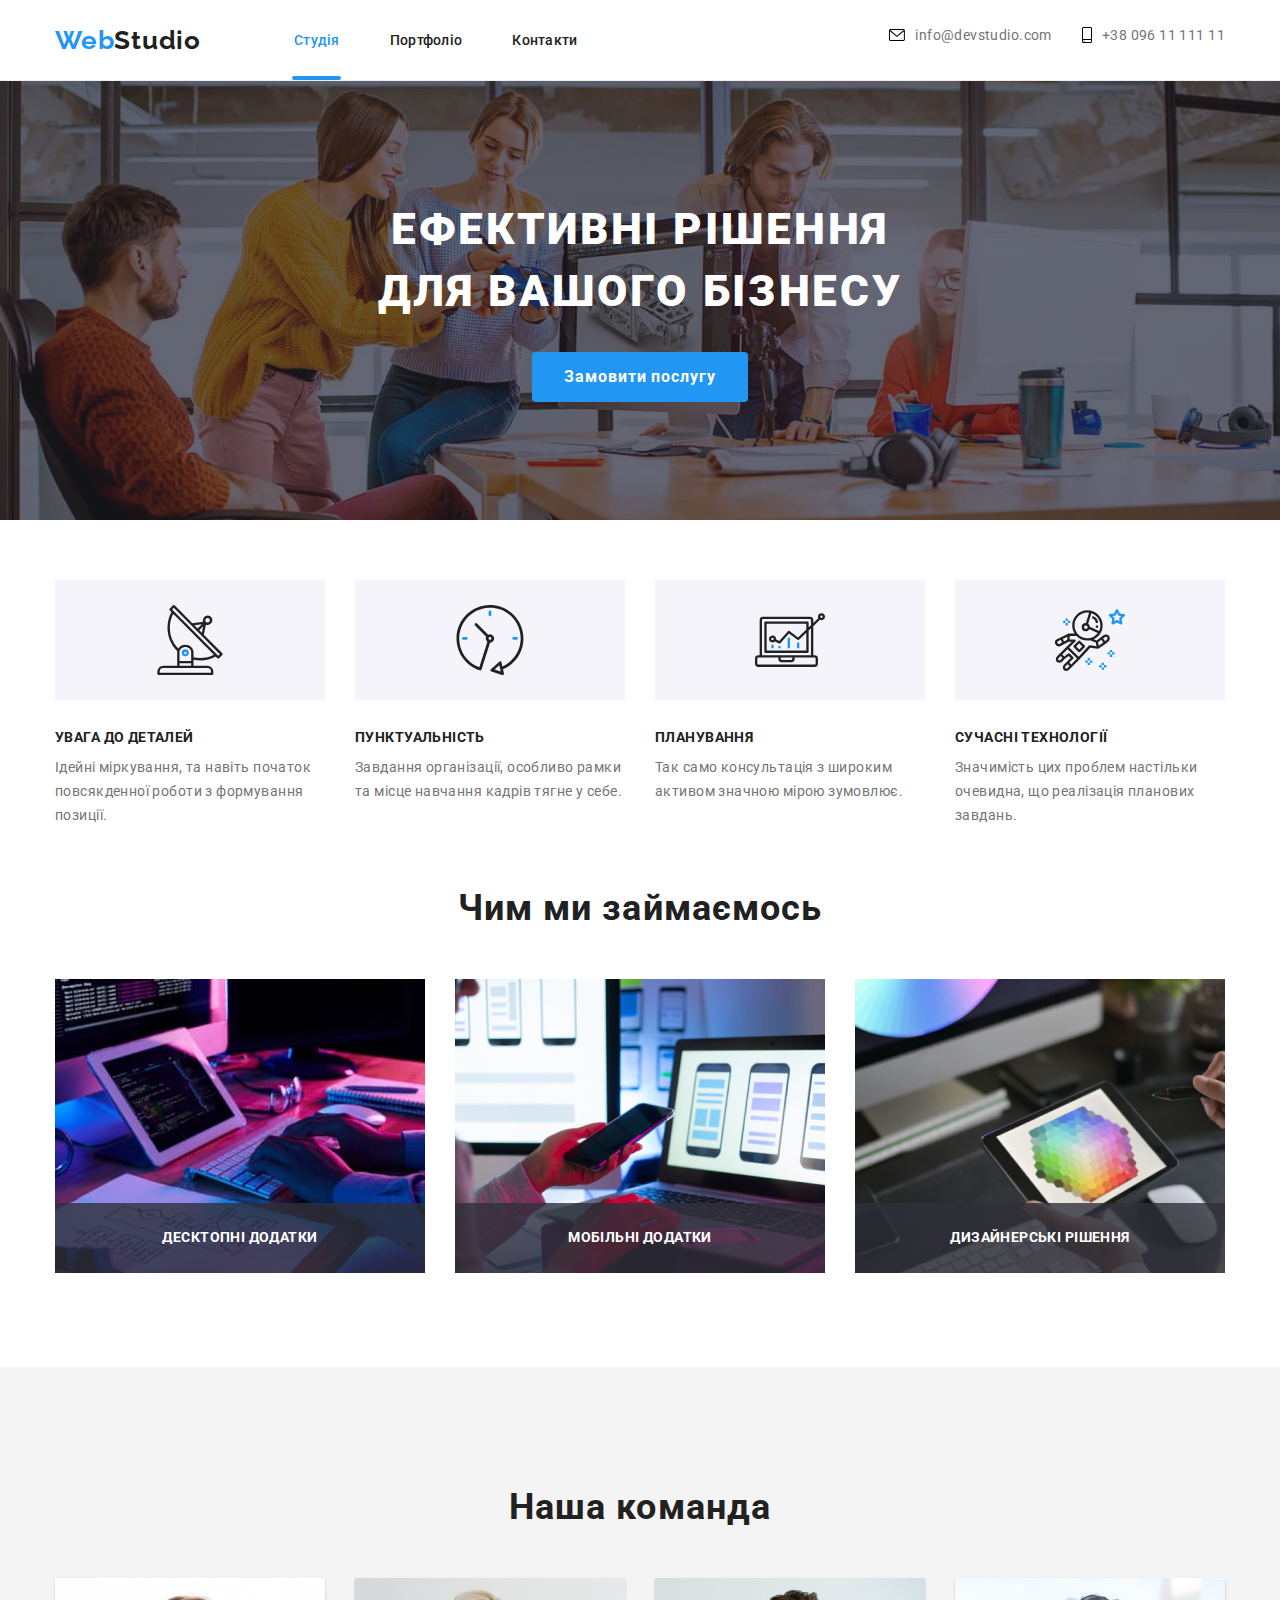
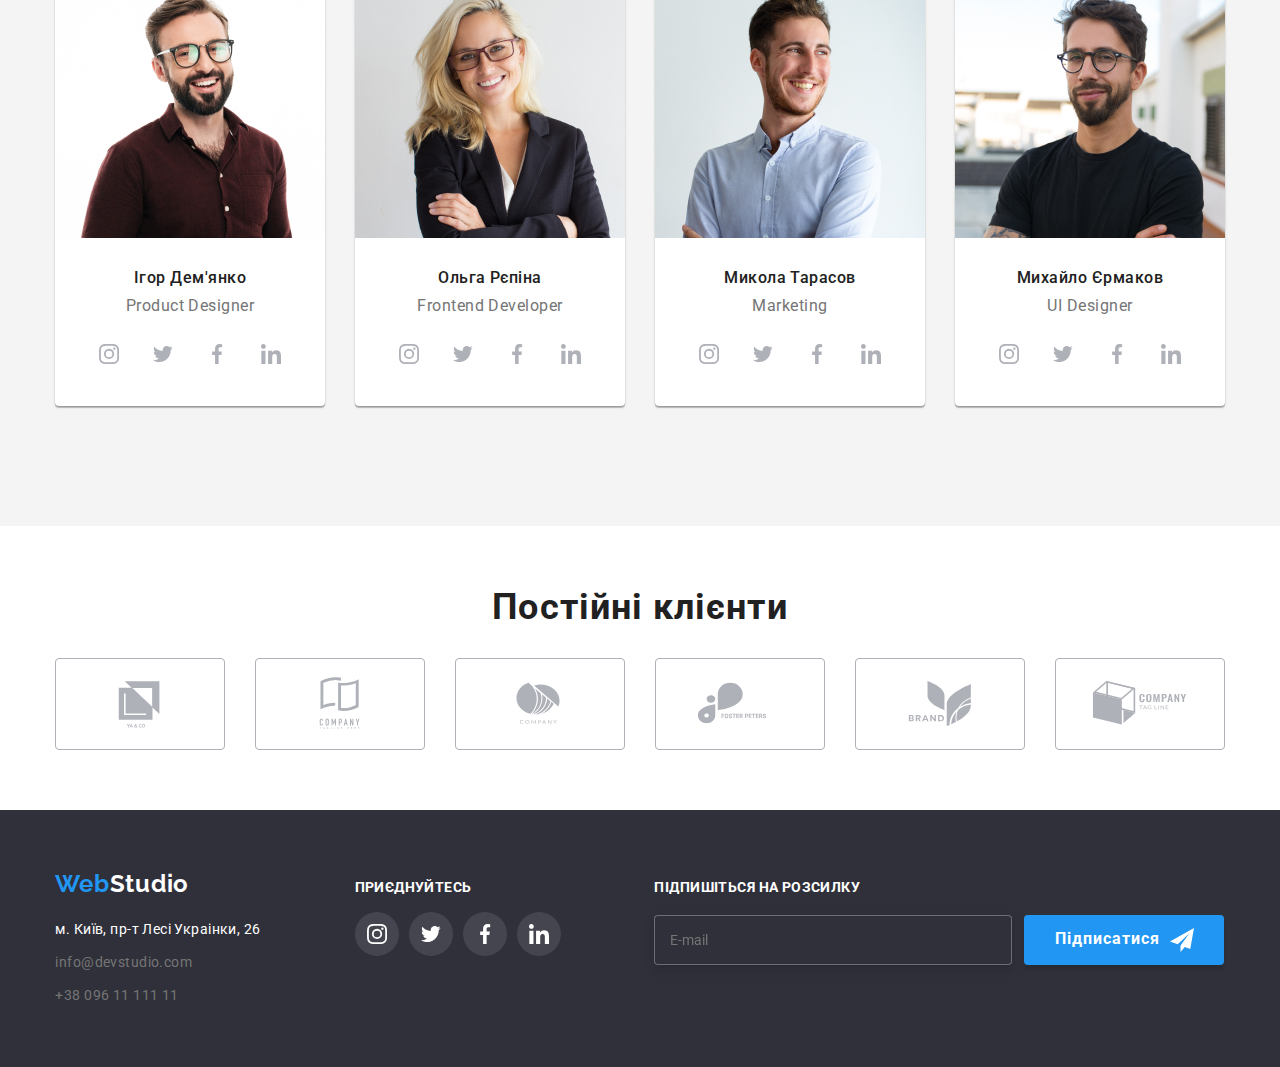
==== commit 05ae1172: "changes-hw-8-1" ====
--- a/index.html
+++ b/index.html
@@ -113,7 +113,7 @@
 		<main> 
 			<section class="hero">
 				<div class="container hero__container">
-					<h1 class="hero__title">Ефективні рішення для вашого бізнесу</h1>
+					<h1 class="hero__title">Ефективні рішення <br> для вашого бізнесу</h1>
 					<button class="hero__button" type="button" data-modal-open> Замовити послугу </button>
 				</div>
 			</section> 
--- a/css/main.min.css
+++ b/css/main.min.css
@@ -1 +1 @@
-:root{--main-text-color: #212121;--secondary-text-color: #757575;--main-white-color: #fff;--highlight-color: #2196f3;--secondary-white-color: #f5f4f5;--fill-color: #2f303a;--button-active-color: #188ce8;--card-border-color: #eee;--background-color: #f5f4fa;--icon-color: #afb1b8}h1,h2,h3,h4,h5,h6,p{margin:0}ul{list-style:none;margin:0;padding:0}img{display:block;width:100%}a{text-decoration:none;color:var(--main-text-color)}button{border:none;outline:none;display:block}.hidden{color:rgba(0,0,0,0);position:absolute;width:1px;height:1px;margin:-1px;border:0;padding:0;white-space:nowrap;-webkit-clip-path:inset(100%);clip-path:inset(100%);clip:rect(0 0 0 0);overflow:hidden}body{font-family:"Roboto",sans-serif;color:var(--main-text-color);font-size:14px;letter-spacing:.03em}.container{width:100%;padding-left:15px;padding-right:15px;margin:0 auto}@media screen and (min-width: 480px){.container{max-width:480px}}@media screen and (min-width: 768px){.container{max-width:768px}}@media screen and (min-width: 1200px){.container{max-width:1200px}}.modal{width:100%;min-height:609px;background-color:var(--main-white-color);-webkit-box-shadow:0px 1px 3px rgba(0,0,0,.12),0px 1px 1px rgba(0,0,0,.14),0px 2px 1px rgba(0,0,0,.2);box-shadow:0px 1px 3px rgba(0,0,0,.12),0px 1px 1px rgba(0,0,0,.14),0px 2px 1px rgba(0,0,0,.2);border-radius:4px;-webkit-transform:translate(-50%, -50%);transform:translate(-50%, -50%);position:absolute;top:50%;left:50%;padding:40px}@media screen and (min-width: 768px){.modal{width:528px;min-height:581px}}@media screen and (min-width: 1200px){.modal{width:528px;min-height:581px}}.modal-close{display:-webkit-box;display:-ms-flexbox;display:flex;-webkit-box-align:center;-ms-flex-align:center;align-items:center;-webkit-box-pack:center;-ms-flex-pack:center;justify-content:center;background-color:rgba(0,0,0,0);position:absolute;right:10px;top:10px;width:30px;height:30px;border:1px solid rgba(0,0,0,.1);border-radius:50%;cursor:pointer;-webkit-transition:color 250ms cubic-bezier(0.4, 0, 0.2, 1),background-color 250ms cubic-bezier(0.4, 0, 0.2, 1);transition:color 250ms cubic-bezier(0.4, 0, 0.2, 1),background-color 250ms cubic-bezier(0.4, 0, 0.2, 1)}.modal-close:hover .modal-close-icon,.modal-close:focus .modal-close-icon{fill:var(--button-active-color)}.is-hidden{opacity:0;visibility:hidden;pointer-events:none}.modal-title{font-weight:700;font-size:20px;line-height:1.15;text-align:center;letter-spacing:.03em;margin-bottom:12px;color:var(--main-text-color)}@media screen and (min-width: 769px){.modal-title{font-weight:700;font-size:20px;line-height:1.5;text-align:center;letter-spacing:.03em;color:var(--main-text-color)}}@media screen and (min-width: 1200px){.modal-title{font-weight:700;font-size:20px;line-height:1.15;text-align:center;letter-spacing:.03em;color:var(--main-text-color)}}.modal-field{position:relative;margin-bottom:10px}.modal-icon{position:absolute;left:12px;top:30px}.input-label{color:var(--secondary-text-color);font-weight:400;font-size:12px;line-height:1.1666666667;letter-spacing:.01em;margin-bottom:4px}.check-text{display:-webkit-box;display:-ms-flexbox;display:flex;-webkit-box-align:center;-ms-flex-align:center;align-items:center;font-size:12px;line-height:1.1666666667;letter-spacing:.03em;color:var(--secondary-text-color)}@media screen and (min-width: 769px){.check-text{font-size:12px;line-height:1.1666666667}}@media screen and (min-width: 1200px){.check-text{font-size:14px;line-height:1.7142857143}}.check-text span{width:16px;height:15px;background:var(--main-white-color);border:.2px solid var(--main-text-color);border-radius:2px;margin-right:7px;display:-webkit-box;display:-ms-flexbox;display:flex;-webkit-box-align:center;-ms-flex-align:center;align-items:center;-webkit-box-pack:center;-ms-flex-pack:center;justify-content:center;fill:rgba(0,0,0,0)}.modal-check:checked+.check-text span{background-color:var(--highlight-color);border:none;fill:var(--main-white-color)}.modal-check:focus+.check-text span{border-color:var(--highlight-color)}.check-modal-icon{margin-left:20px}.input-policy{color:var(--highlight-color);letter-spacing:.03em;font-size:12px;line-height:1.1666666667;text-decoration:underline;margin-left:5px}@media screen and (min-width: 769px){.input-policy{font-size:12px;line-height:1.1666666667}}@media screen and (min-width: 1200px){.input-policy{font-size:14px;line-height:1.7142857143}}.modal-input{width:100%;height:40px;margin-top:4px;border-radius:5px;border:1px solid rgba(33,33,33,.2);border-radius:4px;padding-left:42px;color:var(--main-text-color);outline:rgba(0,0,0,0)}.modal-input:focus{border-color:var(--highlight-color)}.modal-input:focus+.modal-icon{fill:var(--highlight-color)}.modal-comment{width:100%;height:120px;border:1px solid rgba(33,33,33,.2);border-radius:4px;resize:none;padding:16px 12px;margin-top:4px;margin-bottom:20px}.modal-comment:hover,.modal-comment:focus{outline-color:var(--highlight-color)}.modal-comment::-webkit-input-placeholder{color:#303030;font-size:14px;line-height:1.1428571429;letter-spacing:.01em;color:rgba(117,117,117,.5)}.modal-comment::-moz-placeholder{color:#303030;font-size:14px;line-height:1.1428571429;letter-spacing:.01em;color:rgba(117,117,117,.5)}.modal-comment:-ms-input-placeholder{color:#303030;font-size:14px;line-height:1.1428571429;letter-spacing:.01em;color:rgba(117,117,117,.5)}.modal-comment::-ms-input-placeholder{color:#303030;font-size:14px;line-height:1.1428571429;letter-spacing:.01em;color:rgba(117,117,117,.5)}.modal-comment::placeholder{color:#303030;font-size:14px;line-height:1.1428571429;letter-spacing:.01em;color:rgba(117,117,117,.5)}.comment{width:100%;height:120px;margin-top:28px}.input-button{display:block;margin:0 auto;width:200px;height:50px;font-weight:700;font-size:16px;line-height:1.8;-webkit-box-shadow:0px 4px 4px rgba(0,0,0,.15);box-shadow:0px 4px 4px rgba(0,0,0,.15);border-radius:4px;letter-spacing:.06em;color:var(--main-white-color);background-color:var(--highlight-color);cursor:pointer;margin-top:30px}.input-button:hover,.input-button:focus{background-color:var(--button-active-color);color:var(--main-white-color);-webkit-transition:color 250ms cubic-bezier(0.4, 0, 0.2, 1),background-color 250ms cubic-bezier(0.4, 0, 0.2, 1),-webkit-box-shadow 250ms cubic-bezier(0.4, 0, 0.2, 1);transition:color 250ms cubic-bezier(0.4, 0, 0.2, 1),background-color 250ms cubic-bezier(0.4, 0, 0.2, 1),-webkit-box-shadow 250ms cubic-bezier(0.4, 0, 0.2, 1);transition:color 250ms cubic-bezier(0.4, 0, 0.2, 1),background-color 250ms cubic-bezier(0.4, 0, 0.2, 1),box-shadow 250ms cubic-bezier(0.4, 0, 0.2, 1);transition:color 250ms cubic-bezier(0.4, 0, 0.2, 1),background-color 250ms cubic-bezier(0.4, 0, 0.2, 1),box-shadow 250ms cubic-bezier(0.4, 0, 0.2, 1),-webkit-box-shadow 250ms cubic-bezier(0.4, 0, 0.2, 1)}.header{border-bottom:1px solid var(--card-border-color)}.header__container{height:80px;display:-webkit-box;display:-ms-flexbox;display:flex;-webkit-box-align:center;-ms-flex-align:center;align-items:center}.header__navigation{display:-webkit-box;display:-ms-flexbox;display:flex;margin-right:auto;-webkit-box-align:center;-ms-flex-align:center;align-items:center}@media screen and (min-width: 768px){.header__navigation{display:-webkit-box;display:-ms-flexbox;display:flex}}.logo__header{margin-right:93px;font-family:"Raleway",sans-serif;font-size:26px;line-height:1.19;font-weight:700;letter-spacing:.03em}.logo-h1{color:var(--highlight-color)}.menu{display:none;gap:50px;padding-top:32px}@media screen and (min-width: 768px){.menu{display:-webkit-box;display:-ms-flexbox;display:flex}}@media screen and (min-width: 1200px){.menu{display:-webkit-box;display:-ms-flexbox;display:flex}}.current:after{display:block;content:"";width:108%;height:4px;border-radius:2px;background-color:var(--highlight-color);margin-top:28px;-webkit-transform:translateX(-4%);transform:translateX(-4%)}.menu__link{text-decoration:none;font-size:14px;font-weight:500;line-height:1.15;letter-spacing:.02em;color:var(--main-text-color);-webkit-transition:color 250ms cubic-bezier(0.4, 0, 0.2, 1);transition:color 250ms cubic-bezier(0.4, 0, 0.2, 1)}.menu .menu__link:hover,.menu .menu__link:focus{color:var(--highlight-color)}.menu .menu__link.current{color:var(--highlight-color)}.menu__contacts{display:none;gap:30px}@media screen and (min-width: 768px){.menu__contacts{display:block}}@media screen and (min-width: 1200px){.menu__contacts{display:-webkit-box;display:-ms-flexbox;display:flex}}.contacts-icon{margin-right:10px}.contacts__number:hover .contacts-icon{fill:var(--highlight-color)}.contacts__mail:hover .contacts-icon{fill:var(--highlight-color)}.contacts__mail{display:-webkit-box;display:-ms-flexbox;display:flex;-webkit-box-align:center;-ms-flex-align:center;align-items:center;list-style:none;color:var(--secondary-text-color);-webkit-transition:color 250ms cubic-bezier(0.4, 0, 0.2, 1);transition:color 250ms cubic-bezier(0.4, 0, 0.2, 1)}.contacts__mail:hover,.contacts__mail:focus{color:var(--highlight-color)}@media screen and (min-width: 768px){.contacts__mail{padding-bottom:10px}}.contacts__number{display:-webkit-box;display:-ms-flexbox;display:flex;-webkit-box-align:center;-ms-flex-align:center;align-items:center;list-style:none;color:var(--secondary-text-color);-webkit-transition:color 250ms cubic-bezier(0.4, 0, 0.2, 1);transition:color 250ms cubic-bezier(0.4, 0, 0.2, 1)}.contacts__number:hover,.contacts__number:focus{color:var(--highlight-color)}.menu-open{margin-left:auto;background-color:rgba(0,0,0,0)}@media screen and (min-width: 768px){.menu-open{display:none}}.mob-menu{display:-webkit-box;display:-ms-flexbox;display:flex;-webkit-box-pack:justify;-ms-flex-pack:justify;justify-content:space-between;-webkit-box-orient:vertical;-webkit-box-direction:normal;-ms-flex-direction:column;flex-direction:column;position:fixed;top:0;z-index:100;width:100%;height:100%;background-color:var(--main-white-color);padding:48px 40px}@media screen and (min-width: 768px){.mob-menu{display:none}}.menu-close{position:absolute;top:10px;right:15px;background-color:rgba(0,0,0,0)}.menu-close:hover{fill:var(--highlight-color);cursor:pointer}.menu-list{display:-webkit-box;display:-ms-flexbox;display:flex;-webkit-box-orient:vertical;-webkit-box-direction:normal;-ms-flex-direction:column;flex-direction:column;gap:32px}.menu-list__link{font-weight:500;font-size:40px;line-height:1.17;letter-spacing:.02em;color:var(--main-text-color)}.menu-list__link:active{color:var(--highlight-color)}.menu-list__link:hover,.menu-list__link:focus{color:var(--highlight-color)}.name{color:var(--highlight-color)}.mob-list-contacts{display:-webkit-box;display:-ms-flexbox;display:flex;-webkit-box-orient:vertical;-webkit-box-direction:normal;-ms-flex-direction:column;flex-direction:column;gap:32px}.mob-menu__tel{font-weight:500;font-size:20px;line-height:1.17;letter-spacing:.02em;color:var(--highlight-color)}@media screen and (min-width: 480px){.mob-menu__tel{font-size:34px}}.mob-menu__tel:hover,.mob-menu__tel:focus{color:var(--secondary-text-color)}.mob-menu__email{font-weight:500;font-size:18px;line-height:1.16;letter-spacing:.02em;color:var(--secondary-text-color)}@media screen and (min-width: 480px){.mob-menu__email{font-size:24px}}.mob-menu__email:hover,.mob-menu__email:focus{color:var(--highlight-color)}.mob-soc{display:-webkit-box;display:-ms-flexbox;display:flex;gap:10px;-ms-flex-wrap:wrap;flex-wrap:wrap;margin-top:64px}.mob-soc__link{font-weight:500;font-size:18px;line-height:1.2;letter-spacing:.02em;color:var(--highlight-color)}.mob-soc__link:hover,.mob-soc__link:focus{color:var(--secondary-text-color)}.mob-soc__item:not(:last-child){padding-right:10px;border-right:1px solid rgba(33,33,33,.2)}.hero{background-image:-webkit-gradient(linear, left top, left bottom, from(rgba(47, 48, 58, 0.4)), to(rgba(47, 48, 58, 0.4))),url(../img/hero-bg-mob.jpg);background-image:linear-gradient(rgba(47, 48, 58, 0.4), rgba(47, 48, 58, 0.4)),url(../img/hero-bg-mob.jpg);background-repeat:no-repeat;background-position:center;padding-top:118px;padding-bottom:118px}@media(min-device-pixel-ratio: 2),(-webkit-min-device-pixel-ratio: 2),(min-resolution: 192dpi),(min-resolution: 2dppx){.hero{background-image:-webkit-gradient(linear, left top, left bottom, from(rgba(47, 48, 58, 0.4)), to(rgba(47, 48, 58, 0.4))),url(../img/hero-bg-mob-2x.jpg);background-image:linear-gradient(rgba(47, 48, 58, 0.4), rgba(47, 48, 58, 0.4)),url(../img/hero-bg-mob-2x.jpg)}}@media screen and (min-width: 481px){.hero{background-image:-webkit-gradient(linear, left top, left bottom, from(rgba(47, 48, 58, 0.4)), to(rgba(47, 48, 58, 0.4))),url(../img/hero-bg-tab.jpg);background-image:linear-gradient(rgba(47, 48, 58, 0.4), rgba(47, 48, 58, 0.4)),url(../img/hero-bg-tab.jpg)}}@media screen and (min-width: 481px)and (min-device-pixel-ratio: 2),screen and (min-width: 481px)and (-webkit-min-device-pixel-ratio: 2),screen and (min-width: 481px)and (min-resolution: 192dpi),screen and (min-width: 481px)and (min-resolution: 2dppx){.hero{background-image:-webkit-gradient(linear, left top, left bottom, from(rgba(47, 48, 58, 0.4)), to(rgba(47, 48, 58, 0.4))),url(../img/hero-bg-tab-2x.jpg);background-image:linear-gradient(rgba(47, 48, 58, 0.4), rgba(47, 48, 58, 0.4)),url(../img/hero-bg-tab-2x.jpg)}}@media screen and (min-width: 769px){.hero{background-image:-webkit-gradient(linear, left top, left bottom, from(rgba(47, 48, 58, 0.4)), to(rgba(47, 48, 58, 0.4))),url(../img/hero.jpg);background-image:linear-gradient(rgba(47, 48, 58, 0.4), rgba(47, 48, 58, 0.4)),url(../img/hero.jpg)}}@media screen and (min-width: 769px)and (min-device-pixel-ratio: 2),screen and (min-width: 769px)and (-webkit-min-device-pixel-ratio: 2),screen and (min-width: 769px)and (min-resolution: 192dpi),screen and (min-width: 769px)and (min-resolution: 2dppx){.hero{background-image:-webkit-gradient(linear, left top, left bottom, from(rgba(47, 48, 58, 0.4)), to(rgba(47, 48, 58, 0.4))),url(../img/hero-bg-desktop-2x.jpg);background-image:linear-gradient(rgba(47, 48, 58, 0.4), rgba(47, 48, 58, 0.4)),url(../img/hero-bg-desktop-2x.jpg)}}section{display:block}.hero__title{color:var(--main-white-color);font-size:20px;line-height:1.6;font-weight:900;text-transform:uppercase;letter-spacing:.06em;text-align:center;margin:0 auto;margin-bottom:30px}@media screen and (min-width: 481px){.hero__title{font-size:26px}}@media screen and (min-width: 769px){.hero__title{font-size:26px;width:696px}}@media screen and (min-width: 1200px){.hero__title{font-size:44px;line-height:1.4;width:696px}}.hero__button{display:block;margin:0 auto;width:216px;height:50px;background-color:var(--highlight-color);font-size:16px;font-weight:700;line-height:1.875;letter-spacing:.06em;color:var(--main-white-color);border-radius:4px;cursor:pointer;font-family:inherit;-webkit-transition:background-color 250ms cubic-bezier(0.4, 0, 0.2, 1),color 250ms cubic-bezier(0.4, 0, 0.2, 1);transition:background-color 250ms cubic-bezier(0.4, 0, 0.2, 1),color 250ms cubic-bezier(0.4, 0, 0.2, 1)}.hero__button:hover{background-color:var(--button-active-color);color:var(--main-white-color)}.hero__button:focus{background-color:var(--button-active-color);color:var(--main-white-color)}.hero__button:active{background-color:var(--button-active-color);color:var(--main-white-color)}.benefits{padding-top:60px;padding-bottom:60px}.benefits__list{display:-webkit-box;display:-ms-flexbox;display:flex;-ms-flex-wrap:wrap;flex-wrap:wrap;gap:30px}.benefits__content{width:100%;line-height:1.71;letter-spacing:.03em;color:var(--secondary-text-color)}@media screen and (min-width: 768px){.benefits__content{width:calc((100% - 30px)/2)}}@media screen and (min-width: 1200px){.benefits__content{width:calc((100% - 90px)/4)}}.svg-icon-style{display:-webkit-box;display:-ms-flexbox;display:flex;-webkit-box-align:center;-ms-flex-align:center;align-items:center;-webkit-box-pack:center;-ms-flex-pack:center;justify-content:center;background-color:var(--background-color);width:100%;height:120px;margin-bottom:30px}.benefits__name{font-weight:700;font-size:14px;line-height:1.14;letter-spacing:.03em;text-transform:uppercase;color:var(--main-text-color);margin-bottom:10px;text-align:center}@media screen and (min-width: 768px){.benefits__name{text-align:left}}@media screen and (min-width: 1200px){.benefits__name{text-align:left}}.benefits__descr{font-size:14px;line-height:1.7;letter-spacing:.03em;color:var(--secondary-text-color)}.our__works{text-align:center;width:100%;padding-bottom:94px;display:none}@media screen and (min-width: 1200px){.our__works{display:block}}.works__title{font-weight:700;font-size:36px;line-height:1,1666;text-align:center;letter-spacing:.03em;color:var(--main-text-color);margin-bottom:50px}.images__block{display:-webkit-box;display:-ms-flexbox;display:flex;-webkit-box-pack:center;-ms-flex-pack:center;justify-content:center;gap:30px}.images__item{list-style:none;position:relative}.images__text{position:absolute;display:-webkit-box;display:-ms-flexbox;display:flex;text-align:center;-webkit-box-pack:center;-ms-flex-pack:center;justify-content:center;-webkit-box-align:center;-ms-flex-align:center;align-items:center;right:0;bottom:0;width:100%;height:70px;font-weight:700;font-size:14px;line-height:1.14;letter-spacing:.03em;text-transform:uppercase;background-color:rgba(47,48,58,.8);color:var(--main-white-color)}.sec-four{background-color:var(--secondary-white-color);padding-top:60px;padding-bottom:60px}@media screen and (min-width: 768px){.sec-four{padding-top:100px;padding-bottom:100px}}@media screen and (min-width: 1200px){.sec-four{padding-top:120px;padding-bottom:120px}}.cards{display:-webkit-box;display:-ms-flexbox;display:flex;-ms-flex-wrap:wrap;flex-wrap:wrap;gap:30px}.card{background-color:var(--main-white-color);-webkit-box-shadow:0px 1px 3px rgba(0,0,0,.12),0px 1px 1px rgba(0,0,0,.14),0px 2px 1px rgba(0,0,0,.2);box-shadow:0px 1px 3px rgba(0,0,0,.12),0px 1px 1px rgba(0,0,0,.14),0px 2px 1px rgba(0,0,0,.2);border-radius:0px 0px 4px 4px;list-style:none}.our-team{padding:30px 0}.card-name{font-weight:500;font-size:16px;line-height:1.19;text-align:center;letter-spacing:.03em;color:var(--main-text-color);margin-bottom:10px}.job{color:var(--secondary-text-color);font-size:16px;font-weight:400;letter-spacing:.03em;text-align:center}.social-icons-list{display:-webkit-box;display:-ms-flexbox;display:flex;-webkit-box-pack:center;-ms-flex-pack:center;justify-content:center;margin-top:16px;gap:10px}.social-icons-item{height:44px}.social-media-icons{fill:var(--icon-color);-webkit-transition:fill 250ms,background-color 250ms cubic-bezier(0.4, 0, 0.2, 1);transition:fill 250ms,background-color 250ms cubic-bezier(0.4, 0, 0.2, 1)}.social-icons-link:hover .social-media-icons,.social-icons-link:focus .social-media-icons{fill:#fff}.social-icons-link{display:-webkit-box;display:-ms-flexbox;display:flex;-webkit-box-align:center;-ms-flex-align:center;align-items:center;-webkit-box-pack:center;-ms-flex-pack:center;justify-content:center;width:44px;height:100%;border-radius:100%;background:rgba(255,255,255,.1);-webkit-transition:background-color 250ms cubic-bezier(0.4, 0, 0.2, 1),color 250ms cubic-bezier(0.4, 0, 0.2, 1);transition:background-color 250ms cubic-bezier(0.4, 0, 0.2, 1),color 250ms cubic-bezier(0.4, 0, 0.2, 1)}.social-icons-link:hover,.social-icons-link:focus{background-color:var(--highlight-color)}.clients{padding-top:60px;padding-bottom:60px}.clients-header{font-weight:700;font-size:36px;line-height:1.17;text-align:center;letter-spacing:.03em;color:var(--main-text-color);margin-bottom:30px}.clients-icons{display:-webkit-box;display:-ms-flexbox;display:flex;-ms-flex-wrap:wrap;flex-wrap:wrap;-webkit-box-pack:center;-ms-flex-pack:center;justify-content:center;gap:30px;fill:var(--icon-color)}.clients-icons-link:hover .clients-icons,.clients-icons-link:focus .clients-icons{fill:var(--highlight-color)}.clients-icons-list{width:100%;height:92px}@media screen and (min-width: 480px){.clients-icons-list{width:calc((100% - 30px)/2)}}@media screen and (min-width: 768px){.clients-icons-list{width:calc((100% - 60px)/3)}}@media screen and (min-width: 1200px){.clients-icons-list{width:calc((100% - 150px)/6)}}.clients-icons-link{display:-webkit-box;display:-ms-flexbox;display:flex;-webkit-box-align:center;-ms-flex-align:center;align-items:center;-webkit-box-pack:center;-ms-flex-pack:center;justify-content:center;width:100%;height:100%;border:1px solid var(--icon-color);border-radius:4px;-webkit-transition:fill 250ms cubic-bezier(0.4, 0, 0.2, 1),background-color 250ms cubic-bezier(0.4, 0, 0.2, 1);transition:fill 250ms cubic-bezier(0.4, 0, 0.2, 1),background-color 250ms cubic-bezier(0.4, 0, 0.2, 1)}.clients-icons-link:hover,.clients-icons-link:focus{border:1px solid var(--highlight-color)}.sec-one-portfolio{padding-top:94px;padding-bottom:94px}.button-list{display:-webkit-box;display:-ms-flexbox;display:flex;-webkit-box-orient:horizontal;-webkit-box-direction:normal;-ms-flex-direction:row;flex-direction:row;list-style:none;font-family:inherit;-webkit-box-pack:center;-ms-flex-pack:center;justify-content:center;margin-bottom:34px}.button-portfolio{width:auto;height:38px;background-color:var(--secondary-white-color);color:var(--main-text-color);border-radius:4px;padding:6px 22px;font-size:16px;line-height:1.63;letter-spacing:.03em;font-weight:600;text-align:center;cursor:pointer;font-family:inherit;margin-right:8px;-webkit-transition:color 250ms cubic-bezier(0.4, 0, 0.2, 1),background-color 250ms cubic-bezier(0.4, 0, 0.2, 1),-webkit-box-shadow 250ms cubic-bezier(0.4, 0, 0.2, 1);transition:color 250ms cubic-bezier(0.4, 0, 0.2, 1),background-color 250ms cubic-bezier(0.4, 0, 0.2, 1),-webkit-box-shadow 250ms cubic-bezier(0.4, 0, 0.2, 1);transition:color 250ms cubic-bezier(0.4, 0, 0.2, 1),box-shadow 250ms cubic-bezier(0.4, 0, 0.2, 1),background-color 250ms cubic-bezier(0.4, 0, 0.2, 1);transition:color 250ms cubic-bezier(0.4, 0, 0.2, 1),box-shadow 250ms cubic-bezier(0.4, 0, 0.2, 1),background-color 250ms cubic-bezier(0.4, 0, 0.2, 1),-webkit-box-shadow 250ms cubic-bezier(0.4, 0, 0.2, 1)}.button-portfolio:hover,.button-portfolio:focus{background-color:var(--highlight-color);color:var(--main-white-color);-webkit-box-shadow:0px 3px 1px rgba(0,0,0,.1),0px 1px 2px rgba(0,0,0,.08),0px 2px 2px rgba(0,0,0,.12);box-shadow:0px 3px 1px rgba(0,0,0,.1),0px 1px 2px rgba(0,0,0,.08),0px 2px 2px rgba(0,0,0,.12)}.button-portfolio:active{background-color:var(--button-active-color);color:var(--main-white-color)}.portfolio-cards{display:-webkit-box;display:-ms-flexbox;display:flex;-ms-flex-wrap:wrap;flex-wrap:wrap;gap:30px}.portfolio-card{background-color:var(--main-white-color);-ms-flex-preferred-size:calc((100% - 60px)/3);flex-basis:calc((100% - 60px)/3)}.portfolio-card:hover{-webkit-box-shadow:0px 1px 1px rgba(0,0,0,.12),0px 4px 4px rgba(0,0,0,.06),1px 4px 6px rgba(0,0,0,.16);box-shadow:0px 1px 1px rgba(0,0,0,.12),0px 4px 4px rgba(0,0,0,.06),1px 4px 6px rgba(0,0,0,.16)}.portfolio-wrapper-card{position:relative;overflow:hidden}.portfolio-cards-link{display:block}.portfolio-name-type{padding:20px 24px;border:1px solid var(--card-border-color);border-top:none}.portfolio-card-text{position:absolute;top:0;background-color:rgba(33,150,243,.9);color:var(--main-white-color);font-size:18px;line-height:1.5;letter-spacing:.03em;padding:63px 40px;-webkit-transform:translateY(100%);transform:translateY(100%);-webkit-transition:-webkit-transform 250ms cubic-bezier(0.4, 0, 0.2, 1);transition:-webkit-transform 250ms cubic-bezier(0.4, 0, 0.2, 1);transition:transform 250ms cubic-bezier(0.4, 0, 0.2, 1);transition:transform 250ms cubic-bezier(0.4, 0, 0.2, 1), -webkit-transform 250ms cubic-bezier(0.4, 0, 0.2, 1)}.portfolio-card:hover .portfolio-card-text{-webkit-transform:translateY(0);transform:translateY(0)}.portfolio-cards-link:focus .portfolio-card-text{-webkit-transform:translateY(0);transform:translateY(0)}.portfolio-name{margin-bottom:4px;font-weight:700;font-size:18px;line-height:2;letter-spacing:.06em;color:var(--main-text-color)}.portfolio-type{color:var(--secondary-text-color);font-size:16px;letter-spacing:.03em;line-height:2}.footer{padding:60px 0;background-color:var(--fill-color)}.footer-content{display:-webkit-box;display:-ms-flexbox;display:flex;-ms-flex-wrap:wrap;flex-wrap:wrap;-webkit-box-orient:vertical;-webkit-box-direction:normal;-ms-flex-direction:column;flex-direction:column;gap:9px}.text-logo-footer{display:block;text-align:center;font-family:"Raleway",sans-serif;font-size:24px;line-height:1.17;font-weight:700;letter-spacing:.03em;color:var(--main-white-color);margin-bottom:20px}.footer-icons{width:44px;height:44px}.footer-elem-item{list-style:none;font-style:normal}.footer-link-address{color:var(--main-white-color);letter-spacing:.03em;font-size:14px;line-height:1.7;-webkit-transition:color 250ms cubic-bezier(0.4, 0, 0.2, 1);transition:color 250ms cubic-bezier(0.4, 0, 0.2, 1)}.footer-link-address:hover,.footer-link-address:focus{color:var(--highlight-color)}.footer-links{display:block;text-align:center;font-family:"Roboto",sans-serif;color:var(--secondary-text-color);font-size:14px;line-height:1.7;letter-spacing:.03em;-webkit-transition:color 250ms cubic-bezier(0.4, 0, 0.2, 1);transition:color 250ms cubic-bezier(0.4, 0, 0.2, 1)}.footer-links:hover,.footer-links:focus{color:var(--highlight-color)}.social-footer-wrap .social-media-icons{fill:#fff}.join-us-header{text-align:center;font-weight:700;font-size:14px;line-height:1.14;letter-spacing:.03em;text-transform:uppercase;color:var(--main-white-color)}.container-wrap{display:-webkit-box;display:-ms-flexbox;display:flex;-webkit-box-orient:vertical;-webkit-box-direction:normal;-ms-flex-direction:column;flex-direction:column;gap:93px;-webkit-box-align:center;-ms-flex-align:center;align-items:center}@media screen and (min-width: 768px){.container-wrap{display:-webkit-box;display:-ms-flexbox;display:flex;-ms-flex-wrap:wrap;flex-wrap:wrap;-ms-flex-pack:distribute;justify-content:space-around;-webkit-box-align:baseline;-ms-flex-align:baseline;align-items:baseline;-webkit-box-orient:horizontal;-webkit-box-direction:normal;-ms-flex-direction:row;flex-direction:row}}@media screen and (min-width: 1200px){.container-wrap{display:-webkit-box;display:-ms-flexbox;display:flex;-webkit-box-orient:horizontal;-webkit-box-direction:normal;-ms-flex-direction:row;flex-direction:row}}.backdrop{position:fixed;top:0;width:100%;height:100%;background-color:rgba(0,0,0,.2)}.footer-form{display:-webkit-box;display:-ms-flexbox;display:flex;-webkit-box-orient:vertical;-webkit-box-direction:normal;-ms-flex-direction:column;flex-direction:column;gap:12px}@media screen and (min-width: 768px){.footer-form{display:-webkit-box;display:-ms-flexbox;display:flex;-webkit-box-orient:vertical;-webkit-box-direction:normal;-ms-flex-direction:column;flex-direction:column;margin:0 auto}}@media screen and (min-width: 1200px){.footer-form{display:-webkit-box;display:-ms-flexbox;display:flex;-webkit-box-orient:horizontal;-webkit-box-direction:normal;-ms-flex-direction:row;flex-direction:row}}.sign-title{font-weight:700;font-size:14px;line-height:1.1428571429;letter-spacing:.03em;text-transform:uppercase;color:var(--main-white-color);text-align:center;margin-bottom:20px}.input-footer{display:-webkit-box;display:-ms-flexbox;display:flex;-webkit-box-orient:vertical;-webkit-box-direction:normal;-ms-flex-direction:column;flex-direction:column;-webkit-box-align:center;-ms-flex-align:center;align-items:center;width:358px;height:50px;border:1px solid rgba(255,255,255,.3);-webkit-filter:drop-shadow(0px 4px 4px rgba(0, 0, 0, 0.15));filter:drop-shadow(0px 4px 4px rgba(0, 0, 0, 0.15));border-radius:4px;background-color:var(--fill-color);color:var(--main-white-color);padding-left:15px}.input-footer:focus{outline-color:var(--highlight-color)}.input-footer:hover{border-color:var(--highlight-color)}@media screen and (min-width: 768px){.input-footer{display:-webkit-box;display:-ms-flexbox;display:flex;-webkit-box-orient:horizontal;-webkit-box-direction:normal;-ms-flex-direction:row;flex-direction:row}}@media screen and (min-width: 1200px){.input-footer{display:-webkit-box;display:-ms-flexbox;display:flex;-webkit-box-orient:horizontal;-webkit-box-direction:normal;-ms-flex-direction:row;flex-direction:row}}.input-button-footer{display:-webkit-box;display:-ms-flexbox;display:flex;-webkit-box-align:center;-ms-flex-align:center;align-items:center;margin:0 auto;width:200px;height:50px;-webkit-box-shadow:0px 4px 4px rgba(0,0,0,.15);box-shadow:0px 4px 4px rgba(0,0,0,.15);border-radius:4px;background-color:var(--highlight-color);font-weight:700;font-size:16px;line-height:1.8;letter-spacing:.06em;color:var(--main-white-color);-webkit-box-pack:center;-ms-flex-pack:center;justify-content:center;gap:10px;cursor:pointer}.input-button-footer:hover,.input-button-footer:focus{background-color:var(--button-active-color);color:var(--main-white-color);-webkit-transition:color 250ms cubic-bezier(0.4, 0, 0.2, 1),background-color 250ms cubic-bezier(0.4, 0, 0.2, 1);transition:color 250ms cubic-bezier(0.4, 0, 0.2, 1),background-color 250ms cubic-bezier(0.4, 0, 0.2, 1)}.modal-icon-footer{fill:var(--main-white-color)}/*# sourceMappingURL=main.min.css.map */+:root{--main-text-color: #212121;--secondary-text-color: #757575;--main-white-color: #fff;--highlight-color: #2196f3;--secondary-white-color: #f5f4f5;--fill-color: #2f303a;--button-active-color: #188ce8;--card-border-color: #eee;--background-color: #f5f4fa;--icon-color: #afb1b8}h1,h2,h3,h4,h5,h6,p{margin:0}ul{list-style:none;margin:0;padding:0}img{display:block;width:100%}a{text-decoration:none;color:var(--main-text-color)}button{border:none;outline:none;display:block}.hidden{color:rgba(0,0,0,0);position:absolute;width:1px;height:1px;margin:-1px;border:0;padding:0;white-space:nowrap;-webkit-clip-path:inset(100%);clip-path:inset(100%);clip:rect(0 0 0 0);overflow:hidden}body{font-family:"Roboto",sans-serif;color:var(--main-text-color);font-size:14px;letter-spacing:.03em}.container{width:100%;padding-left:15px;padding-right:15px;margin:0 auto}@media screen and (min-width: 480px){.container{max-width:480px}}@media screen and (min-width: 768px){.container{max-width:768px}}@media screen and (min-width: 1200px){.container{max-width:1200px}}.modal{width:100%;min-height:609px;background-color:var(--main-white-color);-webkit-box-shadow:0px 1px 3px rgba(0,0,0,.12),0px 1px 1px rgba(0,0,0,.14),0px 2px 1px rgba(0,0,0,.2);box-shadow:0px 1px 3px rgba(0,0,0,.12),0px 1px 1px rgba(0,0,0,.14),0px 2px 1px rgba(0,0,0,.2);border-radius:4px;-webkit-transform:translate(-50%, -50%);transform:translate(-50%, -50%);position:absolute;top:50%;left:50%;padding:40px}@media screen and (min-width: 768px){.modal{width:528px;min-height:581px}}@media screen and (min-width: 1200px){.modal{width:528px;min-height:581px}}.modal-close{display:-webkit-box;display:-ms-flexbox;display:flex;-webkit-box-align:center;-ms-flex-align:center;align-items:center;-webkit-box-pack:center;-ms-flex-pack:center;justify-content:center;background-color:rgba(0,0,0,0);position:absolute;right:10px;top:10px;width:30px;height:30px;border:1px solid rgba(0,0,0,.1);border-radius:50%;cursor:pointer;-webkit-transition:color 250ms cubic-bezier(0.4, 0, 0.2, 1),background-color 250ms cubic-bezier(0.4, 0, 0.2, 1);transition:color 250ms cubic-bezier(0.4, 0, 0.2, 1),background-color 250ms cubic-bezier(0.4, 0, 0.2, 1)}.modal-close:hover .modal-close-icon,.modal-close:focus .modal-close-icon{fill:var(--button-active-color)}.is-hidden{opacity:0;visibility:hidden;pointer-events:none}.modal-title{font-weight:700;font-size:20px;line-height:1.15;text-align:center;letter-spacing:.03em;margin-bottom:12px;color:var(--main-text-color)}@media screen and (min-width: 769px){.modal-title{font-weight:700;font-size:20px;line-height:1.5;text-align:center;letter-spacing:.03em;color:var(--main-text-color)}}@media screen and (min-width: 1200px){.modal-title{font-weight:700;font-size:20px;line-height:1.15;text-align:center;letter-spacing:.03em;color:var(--main-text-color)}}.modal-field{position:relative;margin-bottom:10px}.modal-icon{position:absolute;left:12px;top:30px}.input-label{color:var(--secondary-text-color);font-weight:400;font-size:12px;line-height:1.1666666667;letter-spacing:.01em;margin-bottom:4px}.check-text{display:-webkit-box;display:-ms-flexbox;display:flex;-webkit-box-align:center;-ms-flex-align:center;align-items:center;font-size:12px;line-height:1.1666666667;letter-spacing:.03em;color:var(--secondary-text-color)}@media screen and (min-width: 769px){.check-text{font-size:12px;line-height:1.1666666667}}@media screen and (min-width: 1200px){.check-text{font-size:14px;line-height:1.7142857143}}.check-text span{width:16px;height:15px;background:var(--main-white-color);border:.2px solid var(--main-text-color);border-radius:2px;margin-right:7px;display:-webkit-box;display:-ms-flexbox;display:flex;-webkit-box-align:center;-ms-flex-align:center;align-items:center;-webkit-box-pack:center;-ms-flex-pack:center;justify-content:center;fill:rgba(0,0,0,0)}.modal-check:checked+.check-text span{background-color:var(--highlight-color);border:none;fill:var(--main-white-color)}.modal-check:focus+.check-text span{border-color:var(--highlight-color)}.check-modal-icon{margin-left:20px}.input-policy{color:var(--highlight-color);letter-spacing:.03em;font-size:12px;line-height:1.1666666667;text-decoration:underline;margin-left:5px}@media screen and (min-width: 769px){.input-policy{font-size:12px;line-height:1.1666666667}}@media screen and (min-width: 1200px){.input-policy{font-size:14px;line-height:1.7142857143}}.modal-input{width:100%;height:40px;margin-top:4px;border-radius:5px;border:1px solid rgba(33,33,33,.2);border-radius:4px;padding-left:42px;color:var(--main-text-color);outline:rgba(0,0,0,0)}.modal-input:focus{border-color:var(--highlight-color)}.modal-input:focus+.modal-icon{fill:var(--highlight-color)}.modal-comment{width:100%;height:120px;border:1px solid rgba(33,33,33,.2);border-radius:4px;resize:none;padding:16px 12px;margin-top:4px;margin-bottom:20px}.modal-comment:hover,.modal-comment:focus{outline-color:var(--highlight-color)}.modal-comment::-webkit-input-placeholder{color:#303030;font-size:14px;line-height:1.1428571429;letter-spacing:.01em;color:rgba(117,117,117,.5)}.modal-comment::-moz-placeholder{color:#303030;font-size:14px;line-height:1.1428571429;letter-spacing:.01em;color:rgba(117,117,117,.5)}.modal-comment:-ms-input-placeholder{color:#303030;font-size:14px;line-height:1.1428571429;letter-spacing:.01em;color:rgba(117,117,117,.5)}.modal-comment::-ms-input-placeholder{color:#303030;font-size:14px;line-height:1.1428571429;letter-spacing:.01em;color:rgba(117,117,117,.5)}.modal-comment::placeholder{color:#303030;font-size:14px;line-height:1.1428571429;letter-spacing:.01em;color:rgba(117,117,117,.5)}.comment{width:100%;height:120px;margin-top:28px}.input-button{display:block;margin:0 auto;width:200px;height:50px;font-weight:700;font-size:16px;line-height:1.8;-webkit-box-shadow:0px 4px 4px rgba(0,0,0,.15);box-shadow:0px 4px 4px rgba(0,0,0,.15);border-radius:4px;letter-spacing:.06em;color:var(--main-white-color);background-color:var(--highlight-color);cursor:pointer;margin-top:30px}.input-button:hover,.input-button:focus{background-color:var(--button-active-color);color:var(--main-white-color);-webkit-transition:color 250ms cubic-bezier(0.4, 0, 0.2, 1),background-color 250ms cubic-bezier(0.4, 0, 0.2, 1),-webkit-box-shadow 250ms cubic-bezier(0.4, 0, 0.2, 1);transition:color 250ms cubic-bezier(0.4, 0, 0.2, 1),background-color 250ms cubic-bezier(0.4, 0, 0.2, 1),-webkit-box-shadow 250ms cubic-bezier(0.4, 0, 0.2, 1);transition:color 250ms cubic-bezier(0.4, 0, 0.2, 1),background-color 250ms cubic-bezier(0.4, 0, 0.2, 1),box-shadow 250ms cubic-bezier(0.4, 0, 0.2, 1);transition:color 250ms cubic-bezier(0.4, 0, 0.2, 1),background-color 250ms cubic-bezier(0.4, 0, 0.2, 1),box-shadow 250ms cubic-bezier(0.4, 0, 0.2, 1),-webkit-box-shadow 250ms cubic-bezier(0.4, 0, 0.2, 1)}.header{border-bottom:1px solid var(--card-border-color)}.header__container{height:80px;display:-webkit-box;display:-ms-flexbox;display:flex;-webkit-box-align:center;-ms-flex-align:center;align-items:center}.header__navigation{display:-webkit-box;display:-ms-flexbox;display:flex;margin-right:auto;-webkit-box-align:center;-ms-flex-align:center;align-items:center}@media screen and (min-width: 768px){.header__navigation{display:-webkit-box;display:-ms-flexbox;display:flex}}.logo__header{margin-right:93px;font-family:"Raleway",sans-serif;font-size:26px;line-height:1.19;font-weight:700;letter-spacing:.03em}.logo-h1{color:var(--highlight-color)}.menu{display:none;gap:50px;padding-top:32px}@media screen and (min-width: 768px){.menu{display:-webkit-box;display:-ms-flexbox;display:flex}}@media screen and (min-width: 1200px){.menu{display:-webkit-box;display:-ms-flexbox;display:flex}}.current:after{display:block;content:"";width:108%;height:4px;border-radius:2px;background-color:var(--highlight-color);margin-top:28px;-webkit-transform:translateX(-4%);transform:translateX(-4%)}.menu__link{text-decoration:none;font-size:14px;font-weight:500;line-height:1.15;letter-spacing:.02em;color:var(--main-text-color);-webkit-transition:color 250ms cubic-bezier(0.4, 0, 0.2, 1);transition:color 250ms cubic-bezier(0.4, 0, 0.2, 1)}.menu .menu__link:hover,.menu .menu__link:focus{color:var(--highlight-color)}.menu .menu__link.current{color:var(--highlight-color)}.menu__contacts{display:none;gap:30px}@media screen and (min-width: 768px){.menu__contacts{display:block}}@media screen and (min-width: 1200px){.menu__contacts{display:-webkit-box;display:-ms-flexbox;display:flex}}.contacts-icon{margin-right:10px}.contacts__number:hover .contacts-icon{fill:var(--highlight-color)}.contacts__mail:hover .contacts-icon{fill:var(--highlight-color)}.contacts__mail{display:-webkit-box;display:-ms-flexbox;display:flex;-webkit-box-align:center;-ms-flex-align:center;align-items:center;list-style:none;color:var(--secondary-text-color);-webkit-transition:color 250ms cubic-bezier(0.4, 0, 0.2, 1);transition:color 250ms cubic-bezier(0.4, 0, 0.2, 1)}.contacts__mail:hover,.contacts__mail:focus{color:var(--highlight-color)}@media screen and (min-width: 768px){.contacts__mail{padding-bottom:10px}}.contacts__number{display:-webkit-box;display:-ms-flexbox;display:flex;-webkit-box-align:center;-ms-flex-align:center;align-items:center;list-style:none;color:var(--secondary-text-color);-webkit-transition:color 250ms cubic-bezier(0.4, 0, 0.2, 1);transition:color 250ms cubic-bezier(0.4, 0, 0.2, 1)}.contacts__number:hover,.contacts__number:focus{color:var(--highlight-color)}.menu-open{margin-left:auto;background-color:rgba(0,0,0,0)}@media screen and (min-width: 768px){.menu-open{display:none}}.mob-menu{display:-webkit-box;display:-ms-flexbox;display:flex;-webkit-box-pack:justify;-ms-flex-pack:justify;justify-content:space-between;-webkit-box-orient:vertical;-webkit-box-direction:normal;-ms-flex-direction:column;flex-direction:column;position:fixed;top:0;z-index:100;width:100%;height:100%;background-color:var(--main-white-color);padding:48px 40px}@media screen and (min-width: 768px){.mob-menu{display:none}}.menu-close{position:absolute;top:10px;right:15px;background-color:rgba(0,0,0,0)}.menu-close:hover{fill:var(--highlight-color);cursor:pointer}.menu-list{display:-webkit-box;display:-ms-flexbox;display:flex;-webkit-box-orient:vertical;-webkit-box-direction:normal;-ms-flex-direction:column;flex-direction:column;gap:32px}.menu-list__link{font-weight:500;font-size:40px;line-height:1.17;letter-spacing:.02em;color:var(--main-text-color)}.menu-list__link:active{color:var(--highlight-color)}.menu-list__link:hover,.menu-list__link:focus{color:var(--highlight-color)}.name{color:var(--highlight-color)}.mob-list-contacts{display:-webkit-box;display:-ms-flexbox;display:flex;-webkit-box-orient:vertical;-webkit-box-direction:normal;-ms-flex-direction:column;flex-direction:column;gap:32px}.mob-menu__tel{font-weight:500;font-size:20px;line-height:1.17;letter-spacing:.02em;color:var(--highlight-color)}@media screen and (min-width: 480px){.mob-menu__tel{font-size:34px}}.mob-menu__tel:hover,.mob-menu__tel:focus{color:var(--secondary-text-color)}.mob-menu__email{font-weight:500;font-size:18px;line-height:1.16;letter-spacing:.02em;color:var(--secondary-text-color)}@media screen and (min-width: 480px){.mob-menu__email{font-size:24px}}.mob-menu__email:hover,.mob-menu__email:focus{color:var(--highlight-color)}.mob-soc{display:-webkit-box;display:-ms-flexbox;display:flex;gap:10px;-ms-flex-wrap:wrap;flex-wrap:wrap;margin-top:64px}.mob-soc__link{font-weight:500;font-size:18px;line-height:1.2;letter-spacing:.02em;color:var(--highlight-color)}.mob-soc__link:hover,.mob-soc__link:focus{color:var(--secondary-text-color)}.mob-soc__item:not(:last-child){padding-right:10px;border-right:1px solid rgba(33,33,33,.2)}.hero{background-image:-webkit-gradient(linear, left top, left bottom, from(rgba(47, 48, 58, 0.4)), to(rgba(47, 48, 58, 0.4))),url(../img/hero-bg-mob.jpg);background-image:linear-gradient(rgba(47, 48, 58, 0.4), rgba(47, 48, 58, 0.4)),url(../img/hero-bg-mob.jpg);background-repeat:no-repeat;background-position:center;padding-top:118px;padding-bottom:118px;background-size:cover}@media(min-device-pixel-ratio: 2),(-webkit-min-device-pixel-ratio: 2),(min-resolution: 192dpi),(min-resolution: 2dppx){.hero{background-image:-webkit-gradient(linear, left top, left bottom, from(rgba(47, 48, 58, 0.4)), to(rgba(47, 48, 58, 0.4))),url(../img/hero-bg-mob-2x.jpg);background-image:linear-gradient(rgba(47, 48, 58, 0.4), rgba(47, 48, 58, 0.4)),url(../img/hero-bg-mob-2x.jpg)}}@media screen and (min-width: 481px){.hero{background-image:-webkit-gradient(linear, left top, left bottom, from(rgba(47, 48, 58, 0.4)), to(rgba(47, 48, 58, 0.4))),url(../img/hero-bg-tab.jpg);background-image:linear-gradient(rgba(47, 48, 58, 0.4), rgba(47, 48, 58, 0.4)),url(../img/hero-bg-tab.jpg)}}@media screen and (min-width: 481px)and (min-device-pixel-ratio: 2),screen and (min-width: 481px)and (-webkit-min-device-pixel-ratio: 2),screen and (min-width: 481px)and (min-resolution: 192dpi),screen and (min-width: 481px)and (min-resolution: 2dppx){.hero{background-image:-webkit-gradient(linear, left top, left bottom, from(rgba(47, 48, 58, 0.4)), to(rgba(47, 48, 58, 0.4))),url(../img/hero-bg-tab-2x.jpg);background-image:linear-gradient(rgba(47, 48, 58, 0.4), rgba(47, 48, 58, 0.4)),url(../img/hero-bg-tab-2x.jpg)}}@media screen and (min-width: 769px){.hero{background-image:-webkit-gradient(linear, left top, left bottom, from(rgba(47, 48, 58, 0.4)), to(rgba(47, 48, 58, 0.4))),url(../img/hero.jpg);background-image:linear-gradient(rgba(47, 48, 58, 0.4), rgba(47, 48, 58, 0.4)),url(../img/hero.jpg)}}@media screen and (min-width: 769px)and (min-device-pixel-ratio: 2),screen and (min-width: 769px)and (-webkit-min-device-pixel-ratio: 2),screen and (min-width: 769px)and (min-resolution: 192dpi),screen and (min-width: 769px)and (min-resolution: 2dppx){.hero{background-image:-webkit-gradient(linear, left top, left bottom, from(rgba(47, 48, 58, 0.4)), to(rgba(47, 48, 58, 0.4))),url(../img/hero-bg-desktop-2x.jpg);background-image:linear-gradient(rgba(47, 48, 58, 0.4), rgba(47, 48, 58, 0.4)),url(../img/hero-bg-desktop-2x.jpg)}}section{display:block}.hero__title{color:var(--main-white-color);font-size:20px;line-height:1.6;font-weight:900;text-transform:uppercase;letter-spacing:.06em;text-align:center;margin:0 auto;margin-bottom:30px}@media screen and (min-width: 481px){.hero__title{font-size:26px}}@media screen and (min-width: 769px){.hero__title{font-size:26px;line-height:1.4}}@media screen and (min-width: 1200px){.hero__title{font-size:44px;line-height:1.4;width:696px}}.hero__button{display:block;margin:0 auto;width:216px;height:50px;background-color:var(--highlight-color);font-size:16px;font-weight:700;line-height:1.875;letter-spacing:.06em;color:var(--main-white-color);border-radius:4px;cursor:pointer;font-family:inherit;-webkit-transition:background-color 250ms cubic-bezier(0.4, 0, 0.2, 1),color 250ms cubic-bezier(0.4, 0, 0.2, 1);transition:background-color 250ms cubic-bezier(0.4, 0, 0.2, 1),color 250ms cubic-bezier(0.4, 0, 0.2, 1)}.hero__button:hover{background-color:var(--button-active-color);color:var(--main-white-color)}.hero__button:focus{background-color:var(--button-active-color);color:var(--main-white-color)}.hero__button:active{background-color:var(--button-active-color);color:var(--main-white-color)}.benefits{padding-top:60px;padding-bottom:60px}.benefits__list{display:-webkit-box;display:-ms-flexbox;display:flex;-ms-flex-wrap:wrap;flex-wrap:wrap;gap:30px}.benefits__content{width:100%;line-height:1.71;letter-spacing:.03em;color:var(--secondary-text-color)}@media screen and (min-width: 768px){.benefits__content{width:calc((100% - 30px)/2)}}@media screen and (min-width: 1200px){.benefits__content{width:calc((100% - 90px)/4)}}.svg-icon-style{display:-webkit-box;display:-ms-flexbox;display:flex;-webkit-box-align:center;-ms-flex-align:center;align-items:center;-webkit-box-pack:center;-ms-flex-pack:center;justify-content:center;background-color:var(--background-color);width:100%;height:120px;margin-bottom:30px}.benefits__name{font-weight:700;font-size:14px;line-height:1.14;letter-spacing:.03em;text-transform:uppercase;color:var(--main-text-color);margin-bottom:10px;text-align:center}@media screen and (min-width: 768px){.benefits__name{text-align:left}}@media screen and (min-width: 1200px){.benefits__name{text-align:left}}.benefits__descr{font-size:14px;line-height:1.7;letter-spacing:.03em;color:var(--secondary-text-color)}.our__works{text-align:center;width:100%;padding-bottom:94px;display:none}@media screen and (min-width: 1200px){.our__works{display:block}}.works__title{font-weight:700;font-size:36px;line-height:1,1666;text-align:center;letter-spacing:.03em;color:var(--main-text-color);margin-bottom:50px}.images__block{display:-webkit-box;display:-ms-flexbox;display:flex;-webkit-box-pack:center;-ms-flex-pack:center;justify-content:center;gap:30px}.images__item{list-style:none;position:relative}.images__text{position:absolute;display:-webkit-box;display:-ms-flexbox;display:flex;text-align:center;-webkit-box-pack:center;-ms-flex-pack:center;justify-content:center;-webkit-box-align:center;-ms-flex-align:center;align-items:center;right:0;bottom:0;width:100%;height:70px;font-weight:700;font-size:14px;line-height:1.14;letter-spacing:.03em;text-transform:uppercase;background-color:rgba(47,48,58,.8);color:var(--main-white-color)}.sec-four{background-color:var(--secondary-white-color);padding-top:60px;padding-bottom:60px}@media screen and (min-width: 768px){.sec-four{padding-top:100px;padding-bottom:100px}}@media screen and (min-width: 1200px){.sec-four{padding-top:120px;padding-bottom:120px}}.cards{display:-webkit-box;display:-ms-flexbox;display:flex;-ms-flex-wrap:wrap;flex-wrap:wrap;gap:30px}.card{background-color:var(--main-white-color);-webkit-box-shadow:0px 1px 3px rgba(0,0,0,.12),0px 1px 1px rgba(0,0,0,.14),0px 2px 1px rgba(0,0,0,.2);box-shadow:0px 1px 3px rgba(0,0,0,.12),0px 1px 1px rgba(0,0,0,.14),0px 2px 1px rgba(0,0,0,.2);border-radius:0px 0px 4px 4px;list-style:none}.our-team{padding:30px 0}.card-name{font-weight:500;font-size:16px;line-height:1.19;text-align:center;letter-spacing:.03em;color:var(--main-text-color);margin-bottom:10px}.job{color:var(--secondary-text-color);font-size:16px;font-weight:400;letter-spacing:.03em;text-align:center}.social-icons-list{display:-webkit-box;display:-ms-flexbox;display:flex;-webkit-box-pack:center;-ms-flex-pack:center;justify-content:center;margin-top:16px;gap:10px}.social-icons-item{height:44px}.social-media-icons{fill:var(--icon-color);-webkit-transition:fill 250ms,background-color 250ms cubic-bezier(0.4, 0, 0.2, 1);transition:fill 250ms,background-color 250ms cubic-bezier(0.4, 0, 0.2, 1)}.social-icons-link:hover .social-media-icons,.social-icons-link:focus .social-media-icons{fill:#fff}.social-icons-link{display:-webkit-box;display:-ms-flexbox;display:flex;-webkit-box-align:center;-ms-flex-align:center;align-items:center;-webkit-box-pack:center;-ms-flex-pack:center;justify-content:center;width:44px;height:100%;border-radius:100%;background:rgba(255,255,255,.1);-webkit-transition:background-color 250ms cubic-bezier(0.4, 0, 0.2, 1),color 250ms cubic-bezier(0.4, 0, 0.2, 1);transition:background-color 250ms cubic-bezier(0.4, 0, 0.2, 1),color 250ms cubic-bezier(0.4, 0, 0.2, 1)}.social-icons-link:hover,.social-icons-link:focus{background-color:var(--highlight-color)}.clients{padding-top:60px;padding-bottom:60px}.clients-header{font-weight:700;font-size:36px;line-height:1.17;text-align:center;letter-spacing:.03em;color:var(--main-text-color);margin-bottom:30px}.clients-icons{display:-webkit-box;display:-ms-flexbox;display:flex;-ms-flex-wrap:wrap;flex-wrap:wrap;-webkit-box-pack:center;-ms-flex-pack:center;justify-content:center;gap:30px;fill:var(--icon-color)}.clients-icons-link:hover .clients-icons,.clients-icons-link:focus .clients-icons{fill:var(--highlight-color)}.clients-icons-list{width:100%;height:92px}@media screen and (min-width: 480px){.clients-icons-list{width:calc((100% - 30px)/2)}}@media screen and (min-width: 768px){.clients-icons-list{width:calc((100% - 60px)/3)}}@media screen and (min-width: 1200px){.clients-icons-list{width:calc((100% - 150px)/6)}}.clients-icons-link{display:-webkit-box;display:-ms-flexbox;display:flex;-webkit-box-align:center;-ms-flex-align:center;align-items:center;-webkit-box-pack:center;-ms-flex-pack:center;justify-content:center;width:100%;height:100%;border:1px solid var(--icon-color);border-radius:4px;-webkit-transition:fill 250ms cubic-bezier(0.4, 0, 0.2, 1),background-color 250ms cubic-bezier(0.4, 0, 0.2, 1);transition:fill 250ms cubic-bezier(0.4, 0, 0.2, 1),background-color 250ms cubic-bezier(0.4, 0, 0.2, 1)}.clients-icons-link:hover,.clients-icons-link:focus{border:1px solid var(--highlight-color)}.sec-one-portfolio{padding-top:94px;padding-bottom:94px}.button-list{display:-webkit-box;display:-ms-flexbox;display:flex;-webkit-box-orient:horizontal;-webkit-box-direction:normal;-ms-flex-direction:row;flex-direction:row;list-style:none;font-family:inherit;-webkit-box-pack:center;-ms-flex-pack:center;justify-content:center;margin-bottom:34px}.button-portfolio{width:auto;height:38px;background-color:var(--secondary-white-color);color:var(--main-text-color);border-radius:4px;padding:6px 22px;font-size:16px;line-height:1.63;letter-spacing:.03em;font-weight:600;text-align:center;cursor:pointer;font-family:inherit;margin-right:8px;-webkit-transition:color 250ms cubic-bezier(0.4, 0, 0.2, 1),background-color 250ms cubic-bezier(0.4, 0, 0.2, 1),-webkit-box-shadow 250ms cubic-bezier(0.4, 0, 0.2, 1);transition:color 250ms cubic-bezier(0.4, 0, 0.2, 1),background-color 250ms cubic-bezier(0.4, 0, 0.2, 1),-webkit-box-shadow 250ms cubic-bezier(0.4, 0, 0.2, 1);transition:color 250ms cubic-bezier(0.4, 0, 0.2, 1),box-shadow 250ms cubic-bezier(0.4, 0, 0.2, 1),background-color 250ms cubic-bezier(0.4, 0, 0.2, 1);transition:color 250ms cubic-bezier(0.4, 0, 0.2, 1),box-shadow 250ms cubic-bezier(0.4, 0, 0.2, 1),background-color 250ms cubic-bezier(0.4, 0, 0.2, 1),-webkit-box-shadow 250ms cubic-bezier(0.4, 0, 0.2, 1)}.button-portfolio:hover,.button-portfolio:focus{background-color:var(--highlight-color);color:var(--main-white-color);-webkit-box-shadow:0px 3px 1px rgba(0,0,0,.1),0px 1px 2px rgba(0,0,0,.08),0px 2px 2px rgba(0,0,0,.12);box-shadow:0px 3px 1px rgba(0,0,0,.1),0px 1px 2px rgba(0,0,0,.08),0px 2px 2px rgba(0,0,0,.12)}.button-portfolio:active{background-color:var(--button-active-color);color:var(--main-white-color)}.portfolio-cards{display:-webkit-box;display:-ms-flexbox;display:flex;-ms-flex-wrap:wrap;flex-wrap:wrap;gap:30px}.portfolio-card{background-color:var(--main-white-color);-ms-flex-preferred-size:calc((100% - 60px)/3);flex-basis:calc((100% - 60px)/3)}.portfolio-card:hover{-webkit-box-shadow:0px 1px 1px rgba(0,0,0,.12),0px 4px 4px rgba(0,0,0,.06),1px 4px 6px rgba(0,0,0,.16);box-shadow:0px 1px 1px rgba(0,0,0,.12),0px 4px 4px rgba(0,0,0,.06),1px 4px 6px rgba(0,0,0,.16)}.portfolio-wrapper-card{position:relative;overflow:hidden}.portfolio-cards-link{display:block}.portfolio-name-type{padding:20px 24px;border:1px solid var(--card-border-color);border-top:none}.portfolio-card-text{position:absolute;top:0;background-color:rgba(33,150,243,.9);color:var(--main-white-color);font-size:18px;line-height:1.5;letter-spacing:.03em;padding:63px 40px;-webkit-transform:translateY(100%);transform:translateY(100%);-webkit-transition:-webkit-transform 250ms cubic-bezier(0.4, 0, 0.2, 1);transition:-webkit-transform 250ms cubic-bezier(0.4, 0, 0.2, 1);transition:transform 250ms cubic-bezier(0.4, 0, 0.2, 1);transition:transform 250ms cubic-bezier(0.4, 0, 0.2, 1), -webkit-transform 250ms cubic-bezier(0.4, 0, 0.2, 1)}.portfolio-card:hover .portfolio-card-text{-webkit-transform:translateY(0);transform:translateY(0)}.portfolio-cards-link:focus .portfolio-card-text{-webkit-transform:translateY(0);transform:translateY(0)}.portfolio-name{margin-bottom:4px;font-weight:700;font-size:18px;line-height:2;letter-spacing:.06em;color:var(--main-text-color)}.portfolio-type{color:var(--secondary-text-color);font-size:16px;letter-spacing:.03em;line-height:2}.footer{padding:60px 0;background-color:var(--fill-color)}.footer-content{display:-webkit-box;display:-ms-flexbox;display:flex;-ms-flex-wrap:wrap;flex-wrap:wrap;-webkit-box-orient:vertical;-webkit-box-direction:normal;-ms-flex-direction:column;flex-direction:column;gap:9px}.text-logo-footer{display:block;text-align:center;font-family:"Raleway",sans-serif;font-size:24px;line-height:1.17;font-weight:700;letter-spacing:.03em;color:var(--main-white-color);margin-bottom:20px}@media screen and (min-width: 1200px){.text-logo-footer{display:inline-block}}.footer-icons{width:44px;height:44px}.footer-elem-item{list-style:none;font-style:normal}.footer-link-address{color:var(--main-white-color);letter-spacing:.03em;font-size:14px;line-height:1.7;-webkit-transition:color 250ms cubic-bezier(0.4, 0, 0.2, 1);transition:color 250ms cubic-bezier(0.4, 0, 0.2, 1)}.footer-link-address:hover,.footer-link-address:focus{color:var(--highlight-color)}.footer-links{display:block;text-align:center;font-family:"Roboto",sans-serif;color:var(--secondary-text-color);font-size:14px;line-height:1.7;letter-spacing:.03em;-webkit-transition:color 250ms cubic-bezier(0.4, 0, 0.2, 1);transition:color 250ms cubic-bezier(0.4, 0, 0.2, 1)}.footer-links:hover,.footer-links:focus{color:var(--highlight-color)}@media screen and (min-width: 1200px){.footer-links{display:inline-block}}.social-footer-wrap .social-media-icons{fill:#fff}.join-us-header{text-align:center;font-weight:700;font-size:14px;line-height:1.14;letter-spacing:.03em;text-transform:uppercase;color:var(--main-white-color)}@media screen and (min-width: 1200px){.join-us-header{display:inline-block}}.container-wrap{display:-webkit-box;display:-ms-flexbox;display:flex;-webkit-box-orient:vertical;-webkit-box-direction:normal;-ms-flex-direction:column;flex-direction:column;gap:93px;-webkit-box-align:center;-ms-flex-align:center;align-items:center}@media screen and (min-width: 768px){.container-wrap{display:-webkit-box;display:-ms-flexbox;display:flex;-ms-flex-wrap:wrap;flex-wrap:wrap;-ms-flex-pack:distribute;justify-content:space-around;-webkit-box-align:baseline;-ms-flex-align:baseline;align-items:baseline;-webkit-box-orient:horizontal;-webkit-box-direction:normal;-ms-flex-direction:row;flex-direction:row}}@media screen and (min-width: 1200px){.container-wrap{display:-webkit-box;display:-ms-flexbox;display:flex;-webkit-box-orient:horizontal;-webkit-box-direction:normal;-ms-flex-direction:row;flex-direction:row}}.backdrop{position:fixed;top:0;width:100%;height:100%;background-color:rgba(0,0,0,.2)}.footer-form{display:-webkit-box;display:-ms-flexbox;display:flex;-webkit-box-orient:vertical;-webkit-box-direction:normal;-ms-flex-direction:column;flex-direction:column;gap:12px}@media screen and (min-width: 768px){.footer-form{display:-webkit-box;display:-ms-flexbox;display:flex;-webkit-box-orient:vertical;-webkit-box-direction:normal;-ms-flex-direction:column;flex-direction:column;margin:0 auto}}@media screen and (min-width: 1200px){.footer-form{display:-webkit-box;display:-ms-flexbox;display:flex;-webkit-box-orient:horizontal;-webkit-box-direction:normal;-ms-flex-direction:row;flex-direction:row}}.sign-title{font-weight:700;font-size:14px;line-height:1.1428571429;letter-spacing:.03em;text-transform:uppercase;color:var(--main-white-color);text-align:center;margin-bottom:20px}@media screen and (min-width: 1200px){.sign-title{display:inline-block}}.input-footer{display:-webkit-box;display:-ms-flexbox;display:flex;-webkit-box-orient:vertical;-webkit-box-direction:normal;-ms-flex-direction:column;flex-direction:column;-webkit-box-align:center;-ms-flex-align:center;align-items:center;width:358px;height:50px;border:1px solid rgba(255,255,255,.3);-webkit-filter:drop-shadow(0px 4px 4px rgba(0, 0, 0, 0.15));filter:drop-shadow(0px 4px 4px rgba(0, 0, 0, 0.15));border-radius:4px;background-color:var(--fill-color);color:var(--main-white-color);padding-left:15px}.input-footer:focus{outline-color:var(--highlight-color)}.input-footer:hover{border-color:var(--highlight-color)}@media screen and (min-width: 768px){.input-footer{display:-webkit-box;display:-ms-flexbox;display:flex;-webkit-box-orient:horizontal;-webkit-box-direction:normal;-ms-flex-direction:row;flex-direction:row}}@media screen and (min-width: 1200px){.input-footer{display:-webkit-box;display:-ms-flexbox;display:flex;-webkit-box-orient:horizontal;-webkit-box-direction:normal;-ms-flex-direction:row;flex-direction:row}}.input-button-footer{display:-webkit-box;display:-ms-flexbox;display:flex;-webkit-box-align:center;-ms-flex-align:center;align-items:center;margin:0 auto;width:200px;height:50px;-webkit-box-shadow:0px 4px 4px rgba(0,0,0,.15);box-shadow:0px 4px 4px rgba(0,0,0,.15);border-radius:4px;background-color:var(--highlight-color);font-weight:700;font-size:16px;line-height:1.8;letter-spacing:.06em;color:var(--main-white-color);-webkit-box-pack:center;-ms-flex-pack:center;justify-content:center;gap:10px;cursor:pointer}.input-button-footer:hover,.input-button-footer:focus{background-color:var(--button-active-color);color:var(--main-white-color);-webkit-transition:color 250ms cubic-bezier(0.4, 0, 0.2, 1),background-color 250ms cubic-bezier(0.4, 0, 0.2, 1);transition:color 250ms cubic-bezier(0.4, 0, 0.2, 1),background-color 250ms cubic-bezier(0.4, 0, 0.2, 1)}.modal-icon-footer{fill:var(--main-white-color)}/*# sourceMappingURL=main.min.css.map */